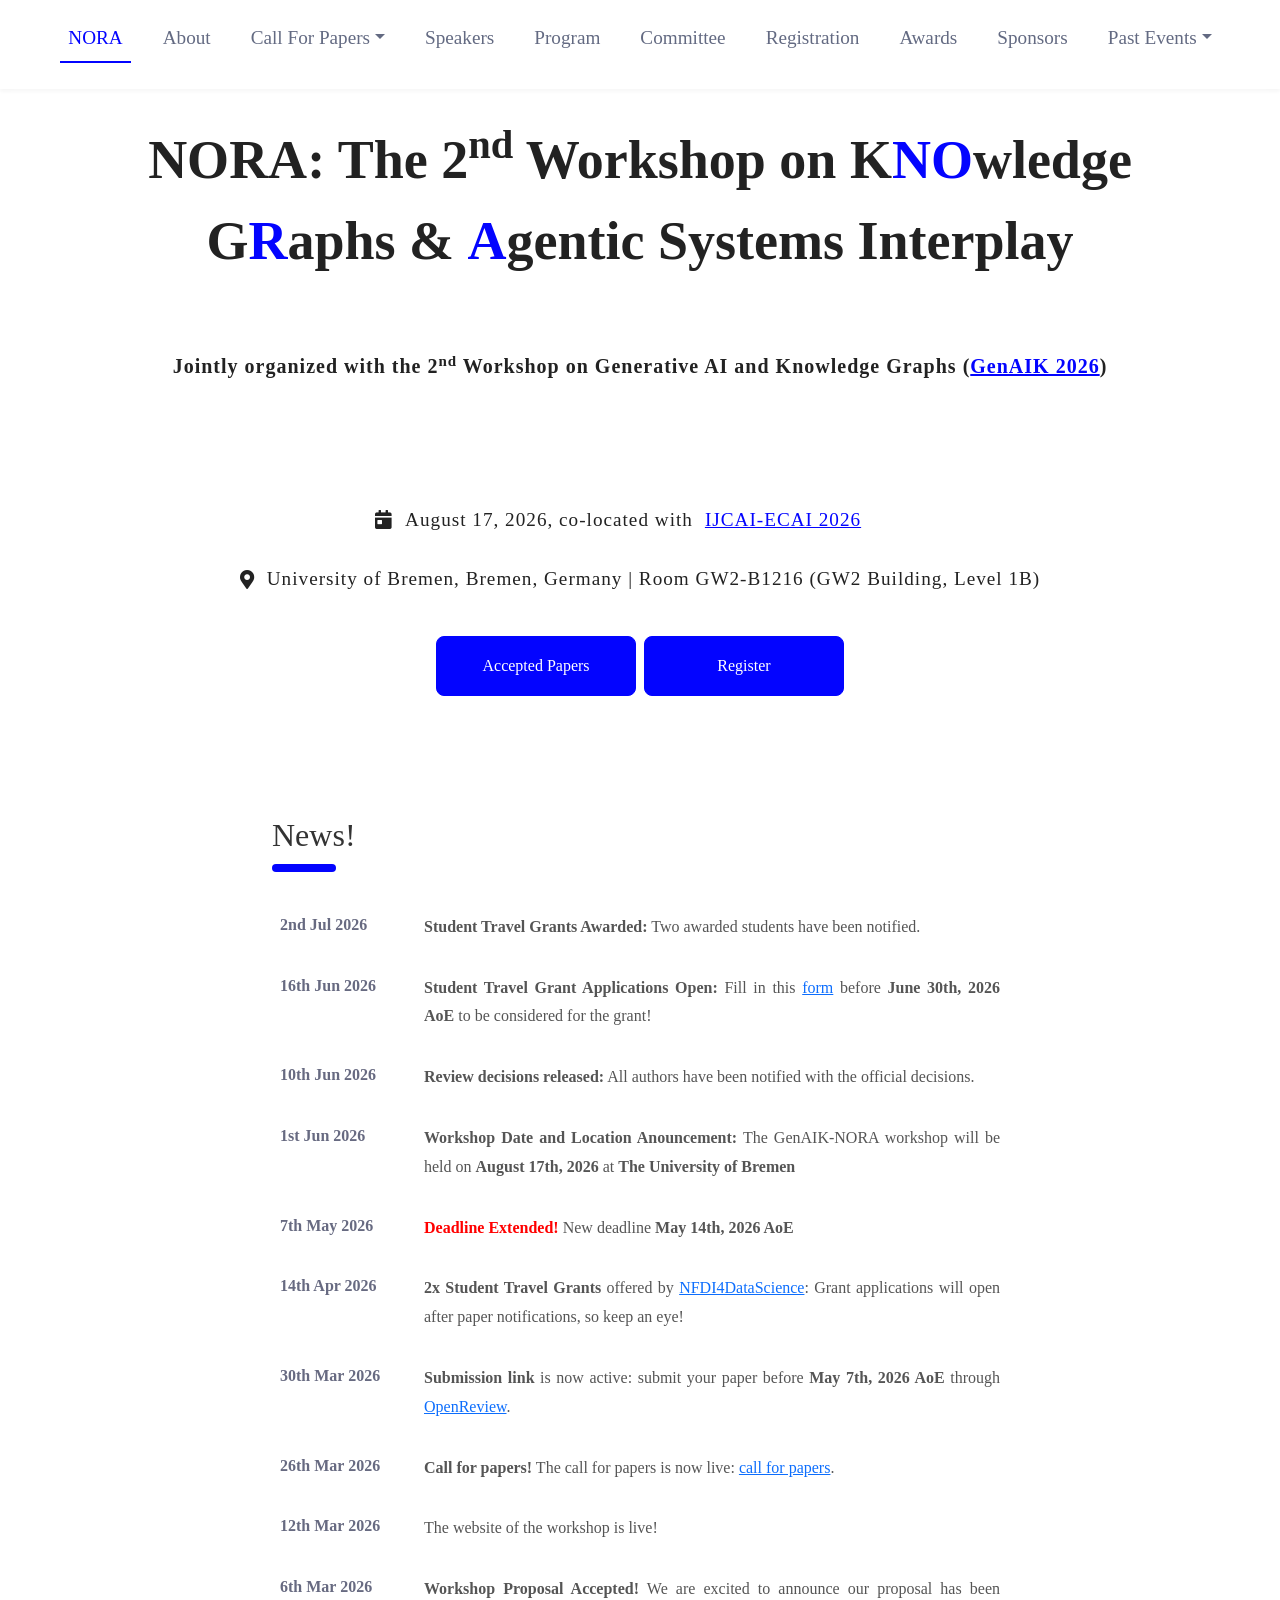
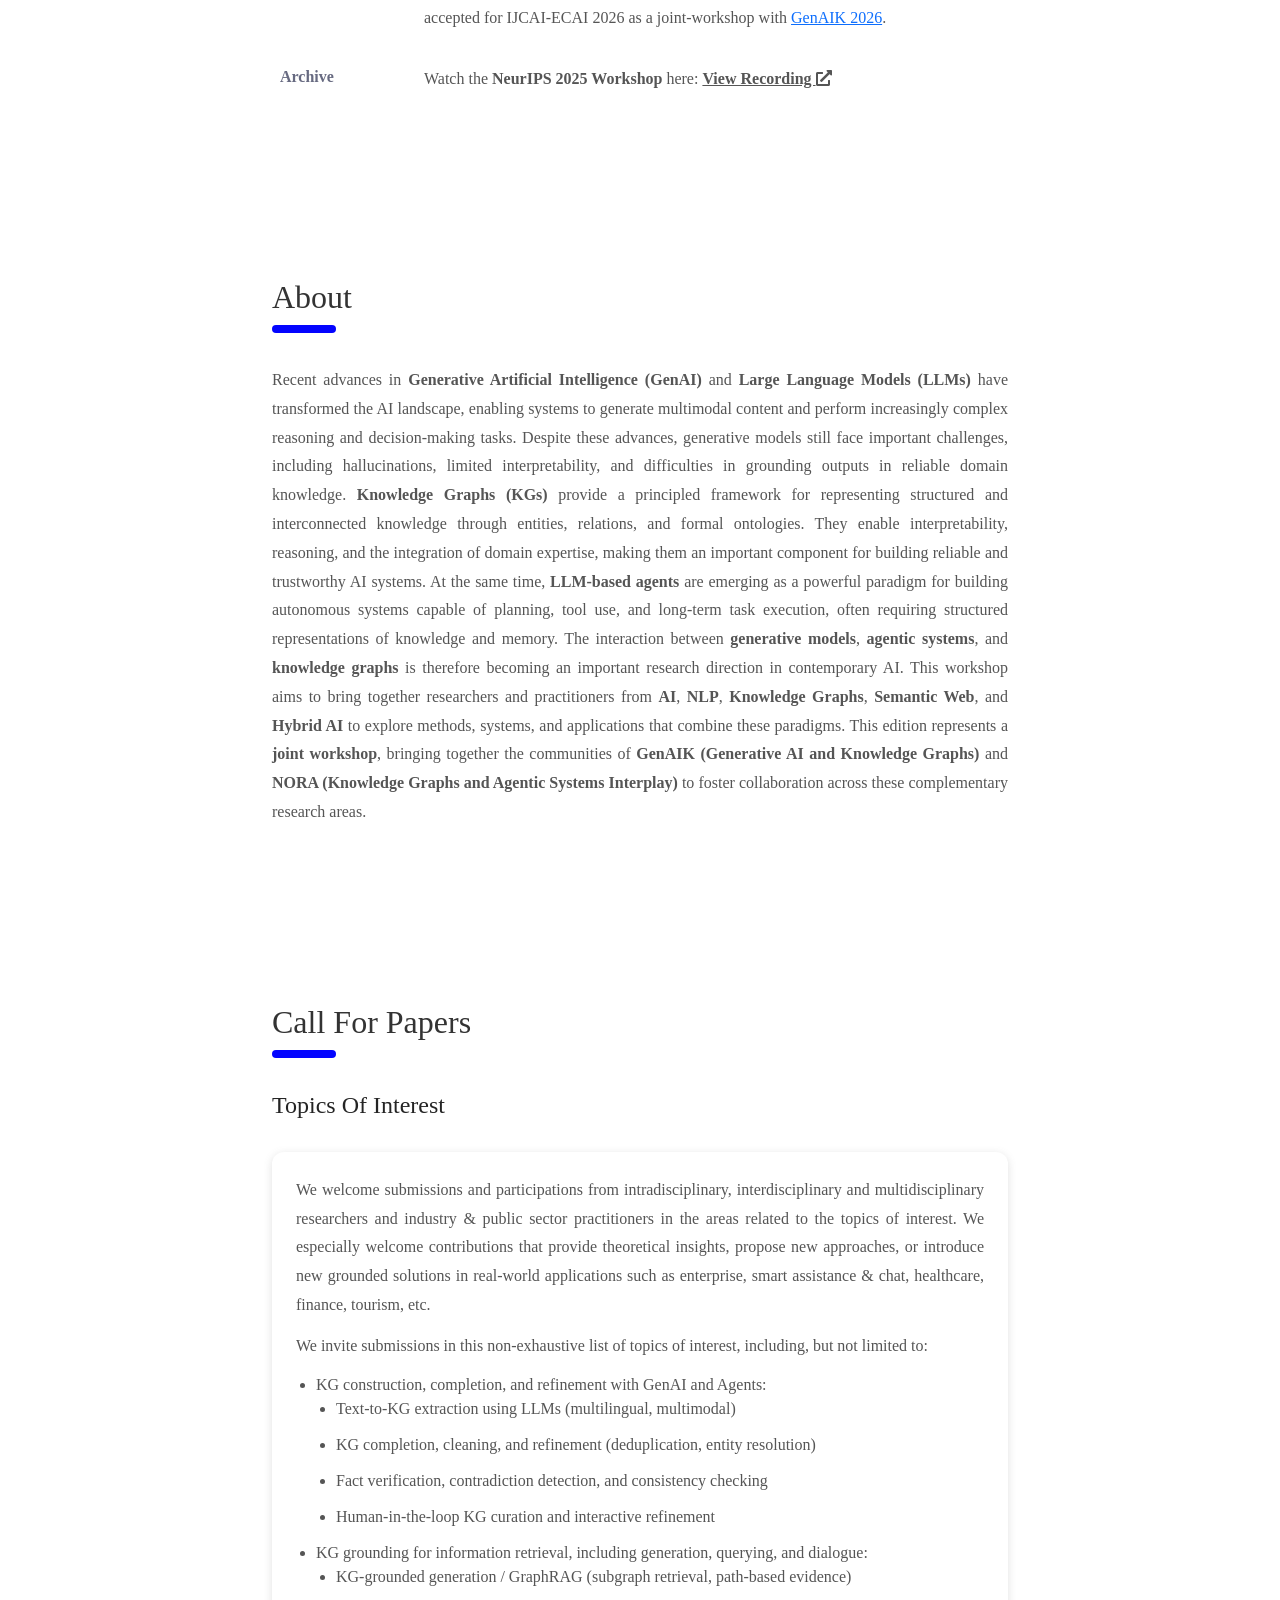
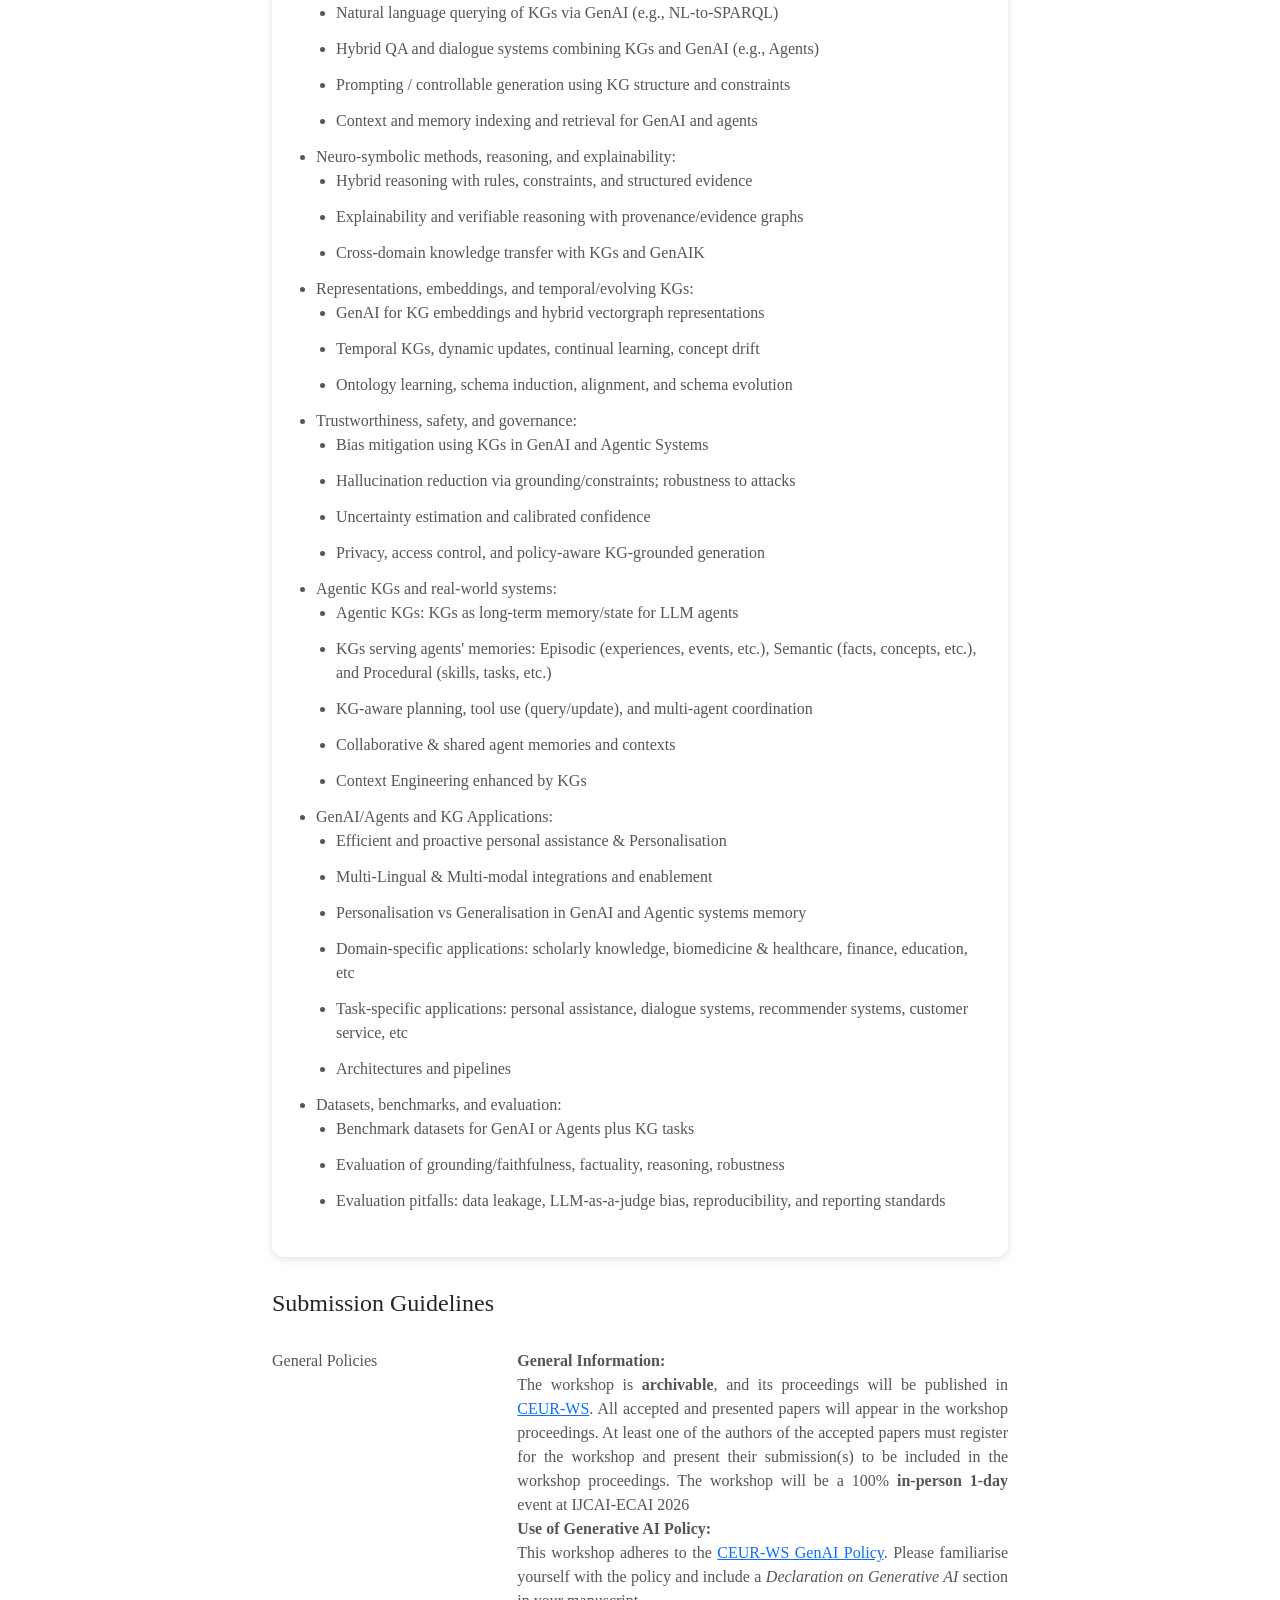
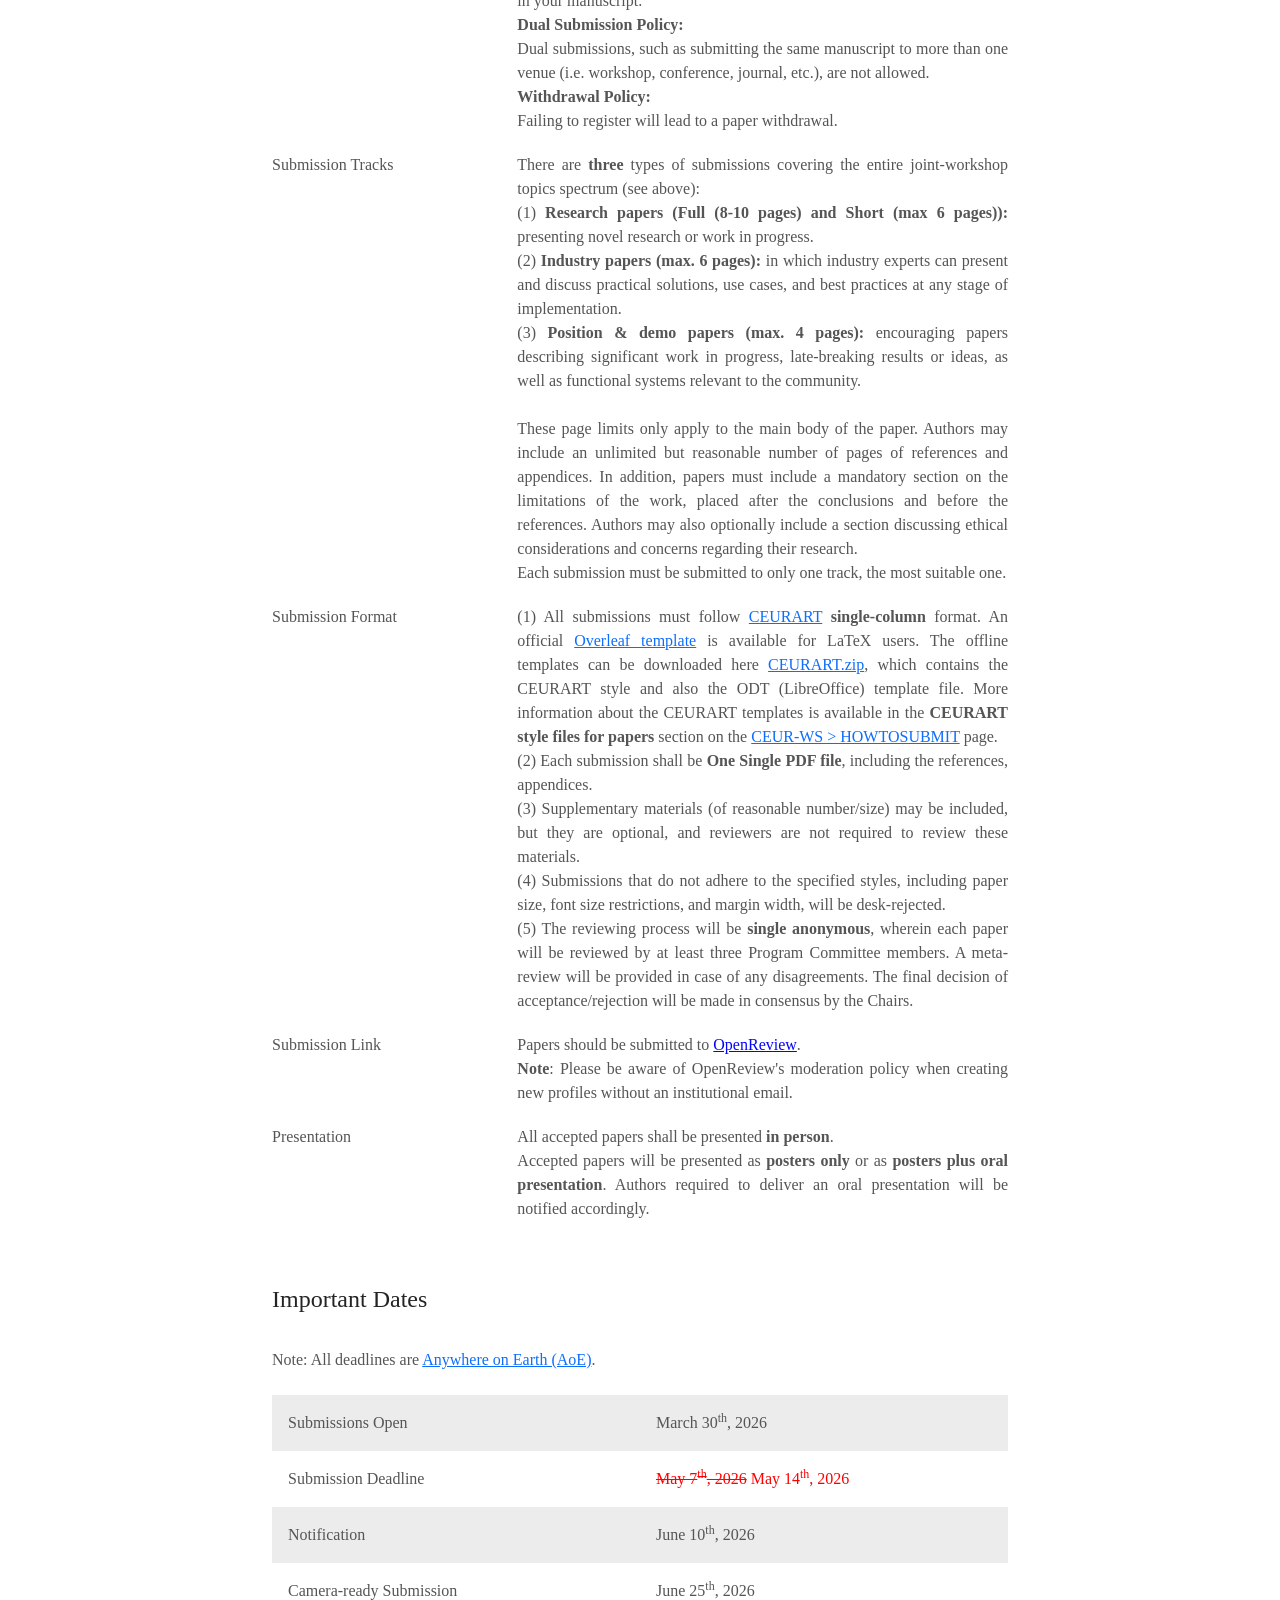
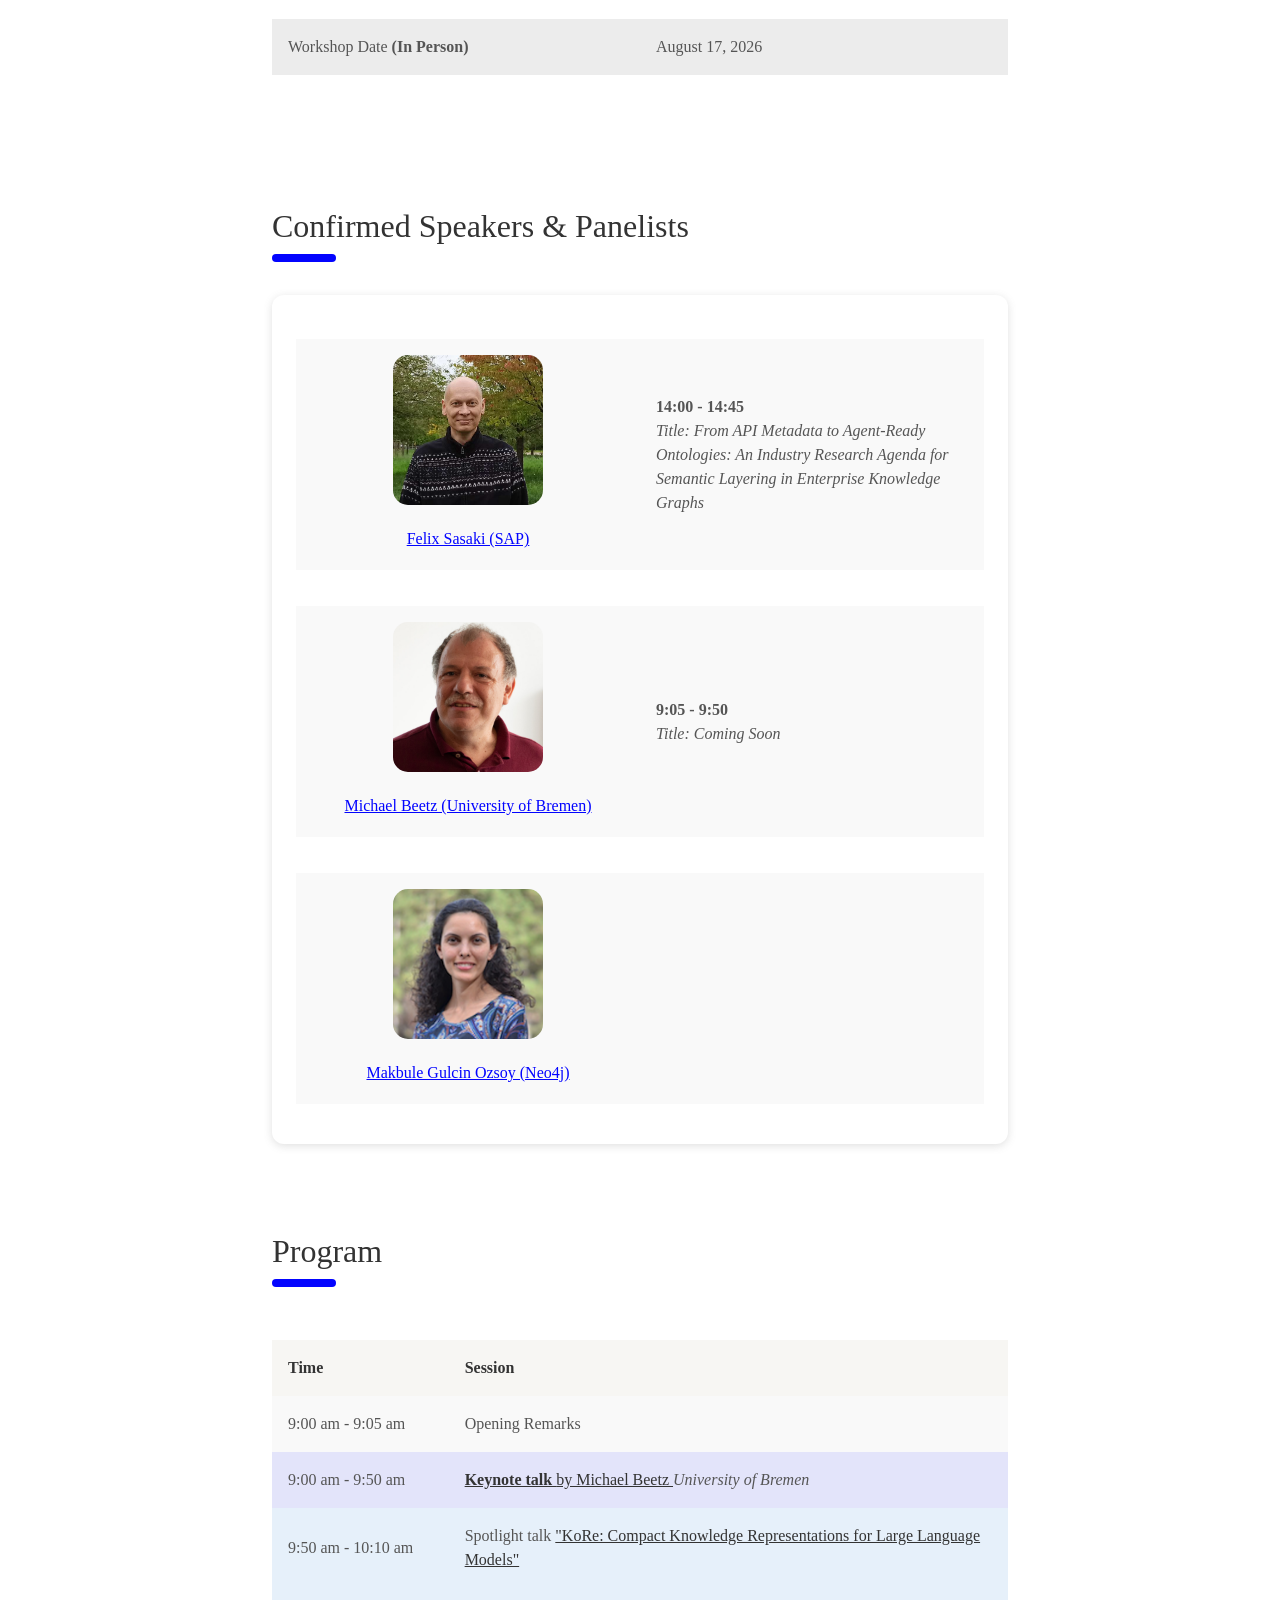
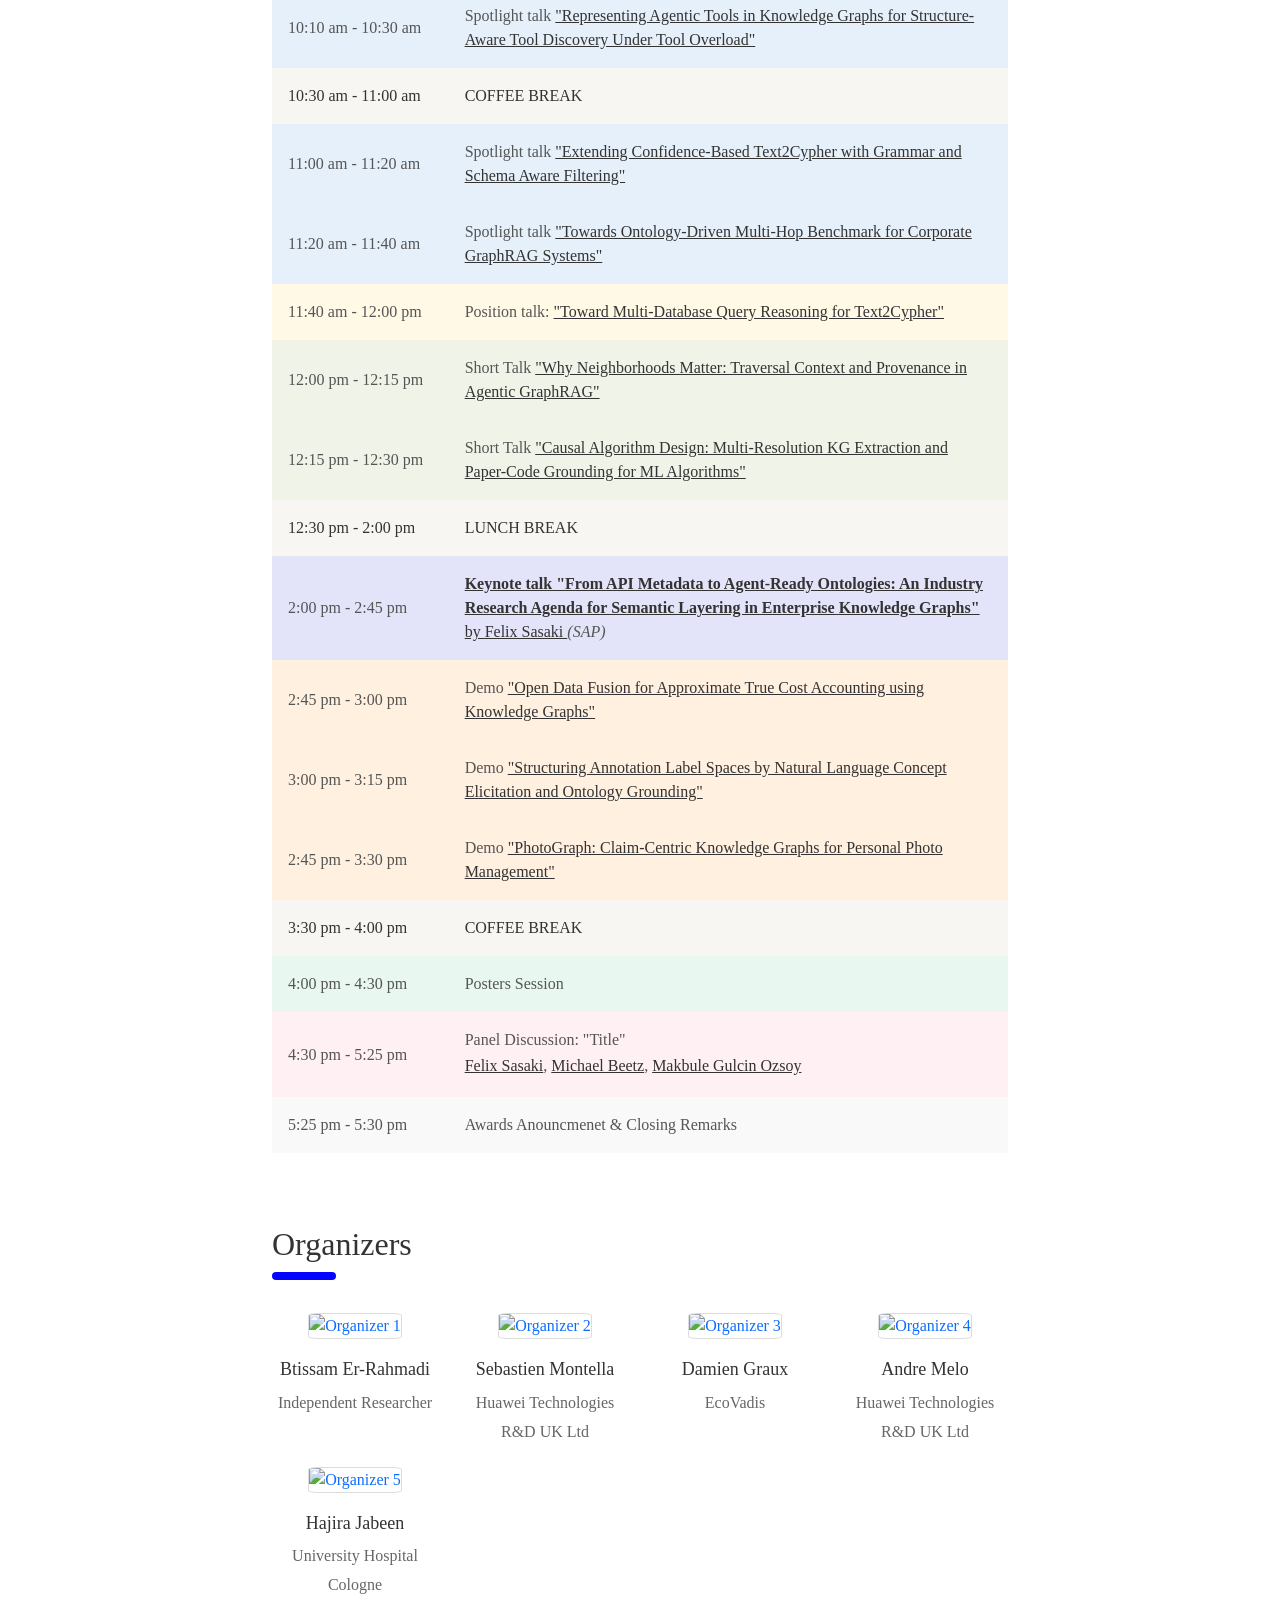
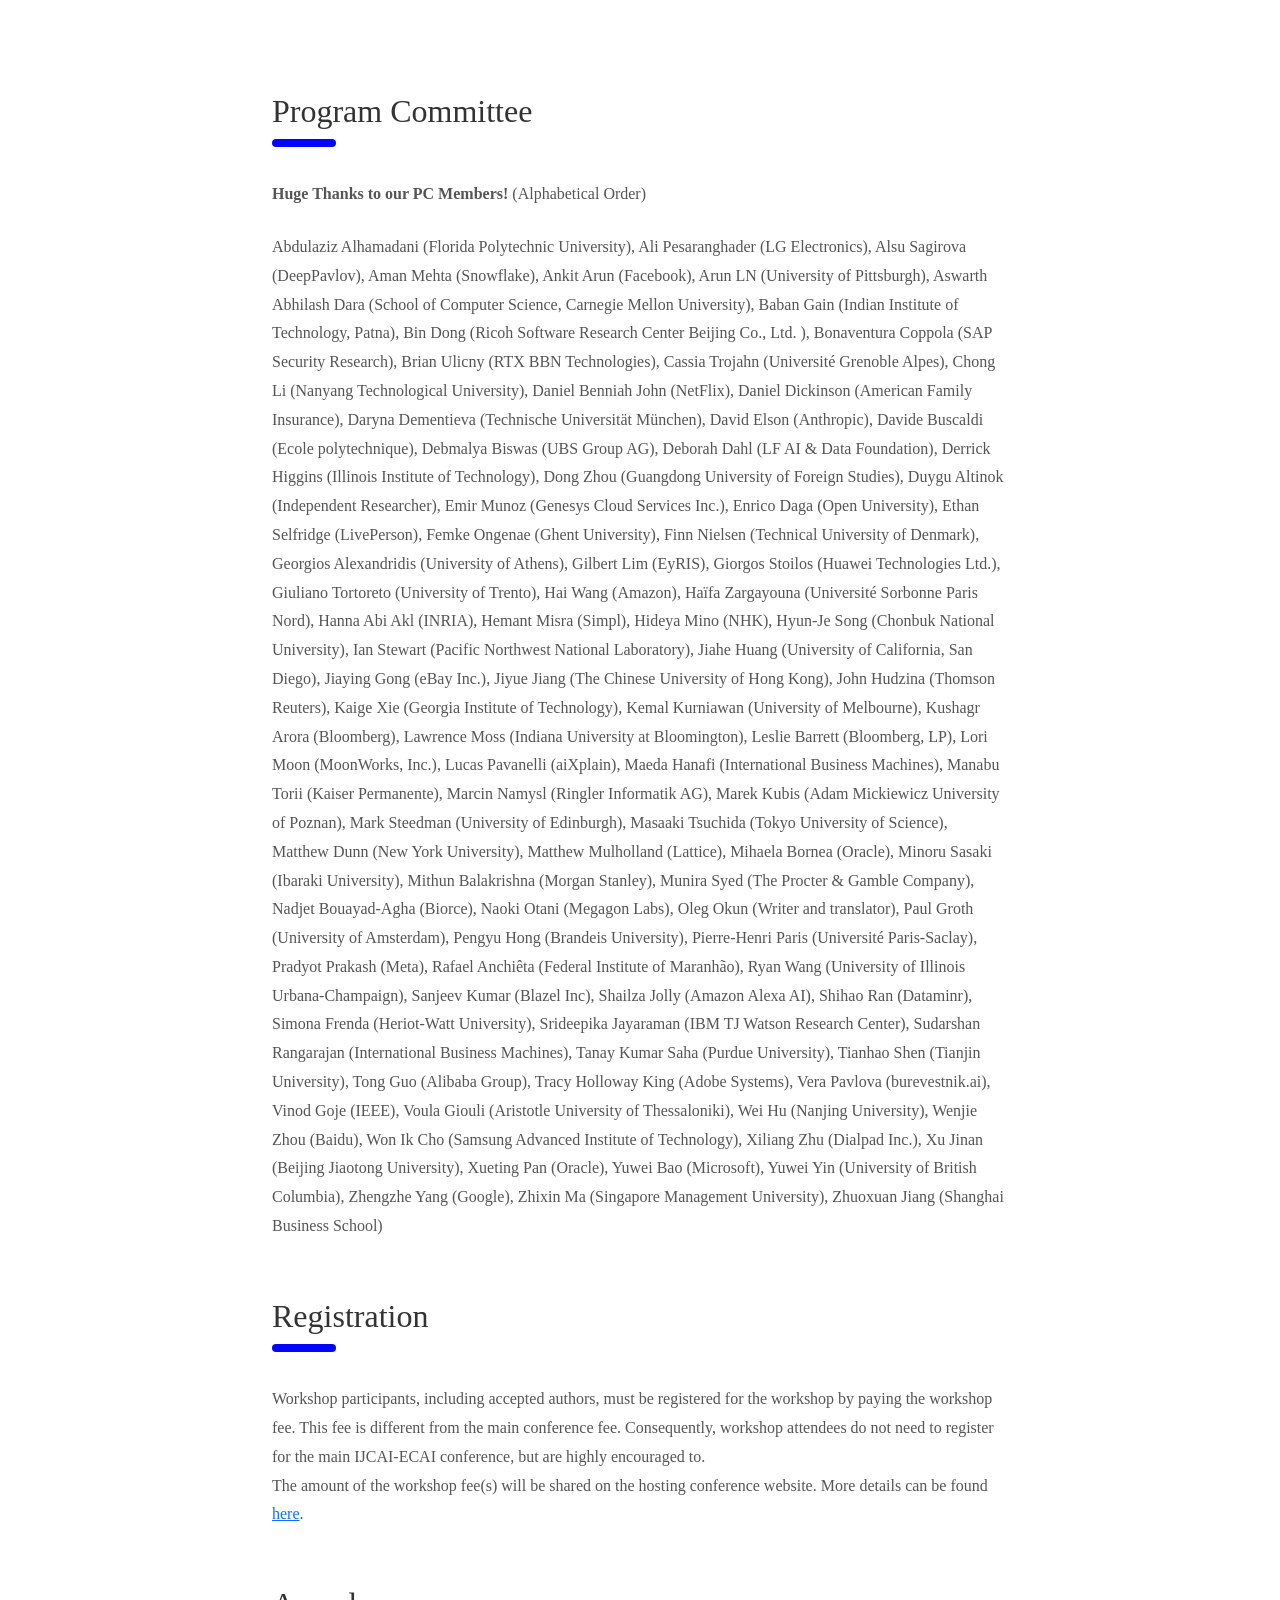
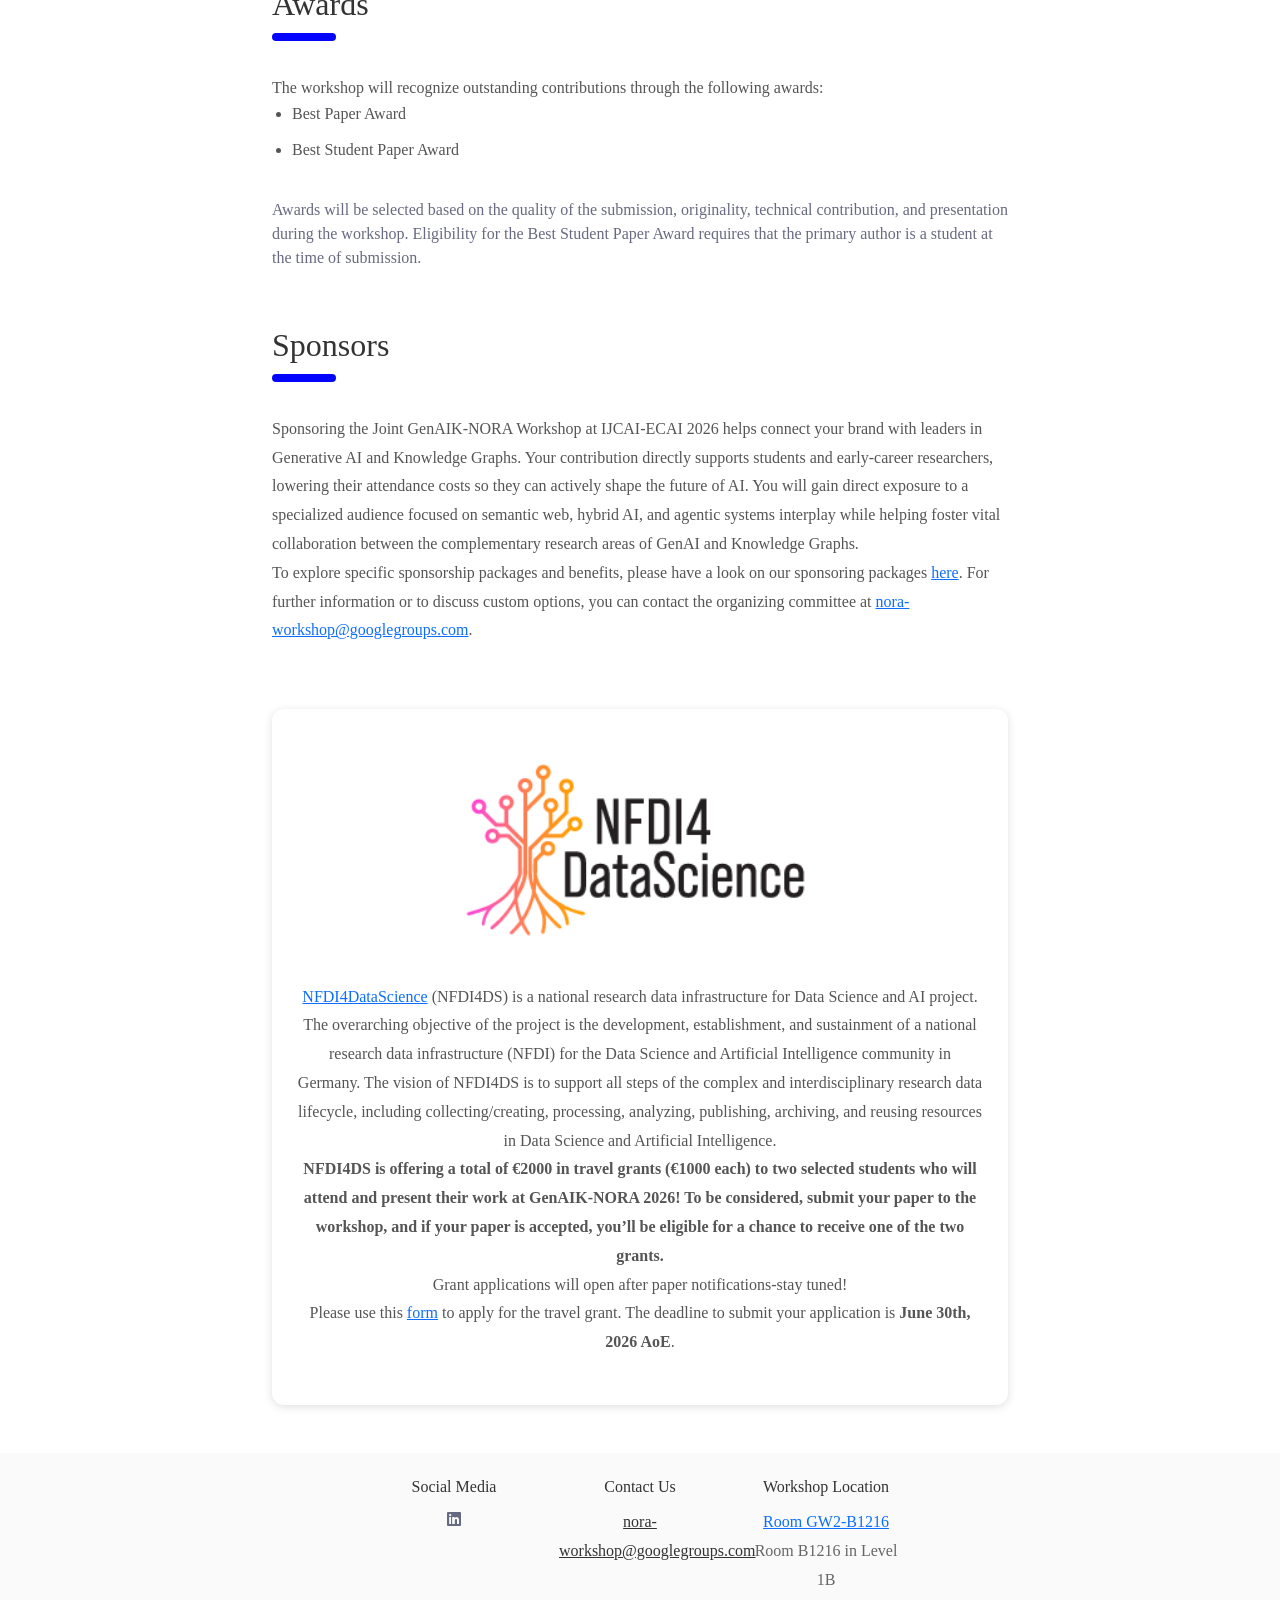
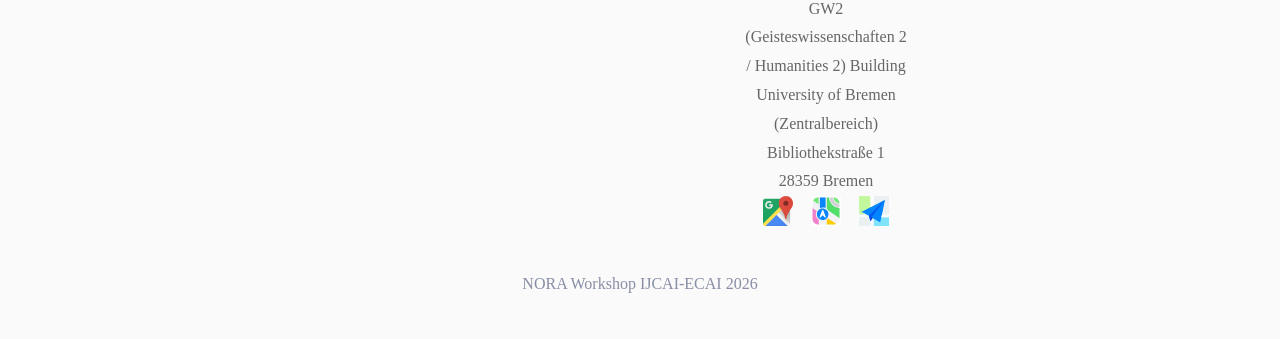
==== index.html @ 6c39b7cd "update index.html" ====
<!doctype html>
<html class="no-js" lang="en">

<head>
    <!-- meta data -->
    <meta charset="utf-8">
    <meta http-equiv="X-UA-Compatible" content="IE=edge">
    <meta name="viewport" content="width=device-width, initial-scale=1">
    <!-- The above 3 meta tags *must* come first in the head; any other head content must come *after* these tags -->

    <!--font-family-->
    <link href="https://fonts.googleapis.com/css?family=Poppins:100,200,300,400,500,600,700,800,900&amp;subset=devanagari,latin-ext" rel="stylesheet">

    <!-- title of site -->
    <title>NORA 2026 @IJCAI-ECAI 2nd Workshop on Knowledge Graphs & Agentic Systems Interplay</title>

    <!-- For favicon png -->
    <link rel="shortcut icon" type="image/icon" href="assets/logo/blue_nora_logo.png" />

    <!--font-awesome.min.css-->
    <link rel="stylesheet" href="assets/css/font-awesome.min.css">

    <!--flat icon css-->
    <link rel="stylesheet" href="assets/css/flaticon.css">

    <!--animate.css-->
    <link rel="stylesheet" href="assets/css/animate.css">

    <!--owl.carousel.css-->
    <link rel="stylesheet" href="assets/css/owl.carousel.min.css">
    <link rel="stylesheet" href="assets/css/owl.theme.default.min.css">

    <!--bootstrap.min.css-->
    <link rel="stylesheet" href="assets/css/bootstrap.min.css">

    <!--responsive.css-->
    <link rel="stylesheet" href="assets/css/responsive.css">

    <!--style.css-->
    <link rel="stylesheet" href="assets/css/style.css">

    <link rel="stylesheet" href="https://cdnjs.cloudflare.com/ajax/libs/font-awesome/5.15.3/css/all.min.css">

    <!-- Include Slick CSS -->
    <link rel="stylesheet" type="text/css" href="https://cdnjs.cloudflare.com/ajax/libs/slick-carousel/1.8.1/slick.min.css"/>
    <link rel="stylesheet" type="text/css" href="https://cdnjs.cloudflare.com/ajax/libs/slick-carousel/1.8.1/slick-theme.min.css"/>

    <!-- HTML5 shim and Respond.js for IE8 support of HTML5 elements and media queries -->
    <!-- WARNING: Respond.js doesn't work if you view the page via file:// -->

    <!--[if lt IE 9]>
        <script src="https://oss.maxcdn.com/html5shiv/3.7.3/html5shiv.min.js"></script>
        <script src="https://oss.maxcdn.com/respond/1.4.2/respond.min.js"></script>
    <![endif]-->
    <!-- LaTeX with MathJax -->
    <!-- <script src="https://polyfill.io/v3/polyfill.min.js?features=es6"></script> -->
    <script id="MathJax-script" async src="https://cdn.jsdelivr.net/npm/mathjax@3/es5/tex-mml-chtml.js"></script>

</head>

<body>
    <!--[if lte IE 9]>
        <p class="browserupgrade">You are using an <strong>outdated</strong> browser. Please <a href="https://browsehappy.com/">upgrade your browser</a> to improve your experience and security.</p>
    <![endif]-->

    <!-- top-area Start -->
    <header class="header sticky-header">
        <nav class="navbar navbar-expand-lg navbar-light bg-light">
            <div class="container-fluid">
              <button class="navbar-toggler" type="button" data-bs-toggle="collapse" data-bs-target="#navbarScroll" aria-controls="navbarScroll" aria-expanded="false" aria-label="Toggle navigation">
                <span class="navbar-toggler-icon"></span>
              </button>
              <div class="collapse navbar-collapse" id="navbarScroll">
                <ul class="navbar-nav mx-auto my-2 my-lg-0 navbar-nav-scroll" style="list-style-type:none">

                  <li class="nav-item" style="list-style-type:none">
                    <a class="nav-link" aria-current="page" href="#welcome-hero">NORA</a>
                  </li>

                  <li class="nav-item" style="list-style-type:none">
                    <a class="nav-link" href="#about">About</a>
                  </li>

                  <li class="nav-item dropdown" style="list-style-type:none">
                    <a href="#call-for-papers" class="nav-link dropdown-toggle" id="CFPDropdown" role="button" data-bs-toggle="dropdown" aria-haspopup="true" aria-expanded="false">Call For Papers</a>
                    <div class="dropdown-menu">
                      <a class="dropdown-item" href="#topicsofinterest">Topics of Interest</a>
                      <a class="dropdown-item" href="#submissionguidelines">Submission Guidelines</a>
                      <a class="dropdown-item" href="#importantdates">Important Dates</a>
                    </div>
                  </li>

                  <li class="nav-item" style="list-style-type:none">
                    <a class="nav-link" href="#speakers">Speakers</a>
                  </li>

                  <li class="nav-item" style="list-style-type:none">
                    <a class="nav-link" href="#program">Program</a>
                  </li>

                  <li class="nav-item" style="list-style-type:none">
                    <a class="nav-link" href="#committee">Committee</a>
                  </li>

                  <li class="nav-item" style="list-style-type:none">
                    <a class="nav-link" href="#registration">Registration</a>
                  </li>

                  <li class="nav-item" style="list-style-type:none">
                    <a class="nav-link" href="#awards">Awards</a>
                  </li>

                  <li class="nav-item" style="list-style-type:none">
                    <a class="nav-link" href="#sponsors">Sponsors</a>
                  </li>

                  <li class="nav-item dropdown" style="list-style-type:none">
                    <a href="#" class="nav-link dropdown-toggle" id="pastEventsDropdown" role="button" data-bs-toggle="dropdown" aria-haspopup="true" aria-expanded="false">Past Events</a>
                    <div class="dropdown-menu">
                      <a class="dropdown-item" href="https://nora-workshop.github.io/2025/">NeurIPS 2025</a>
                    </div>
                  </li>

                </ul>
              </div>
            </div>
          </nav>

        <div class="clearfix"></div>

    </header><!-- /.top-area -->
    <!-- top-area End -->


    <!-- welcome-hero start -->
    <section id="welcome-hero" class="welcome-hero section-fade-in">
        <div class="container">
            <div class="row">
                <div class="col-md-12 custom-lg-6 custom-offset-lg-3 text-center">
                    <div class="header-text">
                        <h2><span class="span-highlight">NORA</span>: The 2<sup>nd</sup> Workshop on K<b style="color:#0304FF;">NO</b>wledge G<b style="color:#0304FF;">R</b>aphs &amp; <b style="color:#0304FF;">A</b>gentic Systems Interplay</h2>
                        <p><b>Jointly organized with the 2<sup>nd</sup> Workshop on Generative AI and Knowledge Graphs (<a href="https://genetasefa.github.io/GenAIK2026/" target="_blank" style="color:#0304FF;">GenAIK 2026</a>)</b></p>
                        <div class="info-wrapper">
                            <p><i class="fas fa-calendar-day"></i>August 17, 2026, co-located with <a href="https://2026.ijcai.org/" target="_blank" style="color:#0304FF;margin-right:0;text-align:left;">IJCAI-ECAI 2026</a></p>
                            <p><i class="fas fa-map-marker-alt"></i> University of Bremen, Bremen, Germany | Room GW2-B1216 (GW2 Building, Level 1B)</p>
                        </div>
                        <div class="btn-wrapper d-flex flex-wrap justify-content-center">
                            <!--
                            <a href="#importantdates" class="btn btn-custom m-1" aria-label="ImportantDates">Important Dates</a>
                            <a href="#submissionguidelines" class="btn btn-custom m-1" aria-label="SubmissionGuidelines">Submission Guidelines</a>
                            <a href="https://openreview.net/group?id=ijcai.org/IJCAI-ECAI/2026/Workshop/GENAIK-NORA" target="_blank" class="btn btn-custom m-1" aria-label="Submit">Submit!</a>
                            --> 
                            <a href="https://openreview.net/group?id=ijcai.org/IJCAI-ECAI/2026/Workshop/GENAIK-NORA#tab-accept" target="_blank" class="btn btn-custom m-1" aria-label="AcceptedPapers">Accepted Papers</a>
                            <a href="https://registration.ijcai.org/" target="_blank" class="btn btn-custom m-1" aria-label="Register">Register</a>
                            <!--
                            <a href="" class="btn btn-custom m-1" aria-label="Schedule">Schedule at IJCAI-ECAI</a>
                            -->
                        </div>
                    </div>
                </div><!--/.col-->
            </div><!-- /.row-->
        </div><!-- /.container-->

    </section><!--/.welcome-hero-->
    <!--welcome-hero end -->

    <!-- News start -->
    <section id="news" class="goals section-fade-in">
        <div class="container">
            <div class="row justify-content-center">
                <div class="section-heading col-md-8 custom-lg-6">
                    <h3>News!</h3>
                    <div class="separator-div"></div>
                </div>
            </div>
            
            <div class="row justify-content-center">
                <div class="col-md-8 custom-lg-6 text-left">

                    <div class="news-list">
                        
                        <div class="news-item">
                            <div class="news-date">2nd Jul 2026</div>
                            <div class="news-content">
                                <p><strong>Student Travel Grants Awarded:</strong> Two awarded students have been notified.
                            </div>
                        </div>
                        
                        <div class="news-item">
                            <div class="news-date">16th Jun 2026</div>
                            <div class="news-content">
                                <p><strong>Student Travel Grant Applications Open:</strong> Fill in this <a href="https://docs.google.com/forms/d/e/1FAIpQLSco3s-kBB_9-GvIwe9itIdNIPuBhGTIMIxfBC0XQRSQd4y80w/viewform?usp=dialog" target="_blank">form</a> before <strong>June 30th, 2026 AoE</strong> to be considered for the grant!
                            </div>
                        </div>
                        
                        <div class="news-item">
                            <div class="news-date">10th Jun 2026</div>
                            <div class="news-content">
                                <p><strong>Review decisions released:</strong> All authors have been notified with the official decisions.
                            </div>
                        </div>
                        
                        <div class="news-item">
                            <div class="news-date">1st Jun 2026</div>
                            <div class="news-content">
                                <p><strong>Workshop Date and Location Anouncement:</strong> The GenAIK-NORA workshop will be held on <strong>August 17th, 2026</strong> at <strong> The University of Bremen</strong>
                            </div>
                        </div>
                        
                        <div class="news-item">
                            <div class="news-date">7th May 2026</div>
                            <div class="news-content">
                                <p><strong style="color:#ff0000">Deadline Extended!</strong> New deadline <strong>May 14th, 2026 AoE</strong></p>
                            </div>
                        </div>
                        
                        <div class="news-item">
                            <div class="news-date">14th Apr 2026</div>
                            <div class="news-content">
                                <p><strong>2x Student Travel Grants</strong> offered by <a href="https://www.nfdi4datascience.de/" target="_blank">NFDI4DataScience</a>: Grant applications will open after paper notifications, so keep an eye!</p>
                            </div>
                        </div>
                        
                        <div class="news-item">
                            <div class="news-date">30th Mar 2026</div>
                            <div class="news-content">
                                <p><strong>Submission link</strong> is now active: submit your paper before <strong>May 7th, 2026 AoE</strong> through <a href="https://openreview.net/group?id=ijcai.org/IJCAI-ECAI/2026/Workshop/GENAIK-NORA" target="_blank">OpenReview</a>.</p>
                            </div>
                        </div>
                        
                        <div class="news-item">
                            <div class="news-date">26th Mar 2026</div>
                            <div class="news-content">
                                <p><strong>Call for papers!</strong> The call for papers is now live: <a href="#call-for-papers">call for papers</a>.</p>
                            </div>
                        </div>
                        <!--
                        <div class="news-item">
                            <div class="news-date">29th Mar 2026</div>
                            <div class="news-content">
                                <p><strong>Call for contributed Talks!</strong> Are you enthusiastic about KGs and LLM Agents? We are looking for experienced researchers on the domain to deliver talks. Please fill <a href="link-to-the-form">this form</a>.</p>
                            </div>
                        </div>
                        -->
                        <div class="news-item">
                            <div class="news-date">12th Mar 2026</div>
                            <div class="news-content">
                                <p>The website of the workshop is live!</p>
                            </div>
                        </div>
                        <div class="news-item">
                            <div class="news-date">6th Mar 2026</div>
                            <div class="news-content">
                                <p><strong>Workshop Proposal Accepted!</strong> We are excited to announce our proposal has been accepted for IJCAI-ECAI 2026 as a joint-workshop with <a href="https://genetasefa.github.io/GenAIK2026/" target="_blank">GenAIK 2026</a>.</p>
                            </div>
                        </div>
                        <div class="news-item">
                            <div class="news-date">Archive</div>
                            <div class="news-content">
                                <p>Watch the <strong>NeurIPS 2025 Workshop</strong> here: <a href="https://neurips.cc/virtual/2025/loc/mexico-city/workshop/127827" target="_blank" style="color: var(--primary); font-weight: 600;">View Recording <i class="fas fa-external-link-alt"></i></a></p>
                            </div>
                        </div>
                    </div>


                </div>
            </div>
        </div>
    </section>
    <!-- News end --> 


    <!-- About start -->
    <section id="about" class="goals section-fade-in">
        <div class="container">
            <div class="row justify-content-center">
                <div class="section-heading col-md-8 custom-lg-6">
                    <h3>About</h3>
                    <div class="separator-div"></div>
                </div>
            </div>
            
            <div class="row justify-content-center">
                <div class="col-md-8 custom-lg-6 text-left">
                    <p>
                        Recent advances in <b>Generative Artificial Intelligence (GenAI)</b> and <b>Large Language Models (LLMs)</b> have transformed the AI landscape, enabling systems to generate multimodal content and perform increasingly complex reasoning and decision-making tasks. Despite these advances, generative models still face important challenges, including hallucinations, limited interpretability, and difficulties in grounding outputs in reliable domain knowledge.

                        <b>Knowledge Graphs (KGs)</b> provide a principled framework for representing structured and interconnected knowledge through entities, relations, and formal ontologies. They enable interpretability, reasoning, and the integration of domain expertise, making them an important component for building reliable and trustworthy AI systems. At the same time, <b>LLM-based agents</b> are emerging as a powerful paradigm for building autonomous systems capable of planning, tool use, and long-term task execution, often requiring structured representations of knowledge and memory.

                        The interaction between <b>generative models</b>, <b>agentic systems</b>, and <b>knowledge graphs</b> is therefore becoming an important research direction in contemporary AI. This workshop aims to bring together researchers and practitioners from <b>AI</b>, <b>NLP</b>, <b>Knowledge Graphs</b>, <b>Semantic Web</b>, and <b>Hybrid AI</b> to explore methods, systems, and applications that combine these paradigms.

                        This edition represents a <b>joint workshop</b>, bringing together the communities of <b>GenAIK (Generative AI and Knowledge Graphs)</b> and <b>NORA (Knowledge Graphs and Agentic Systems Interplay)</b> to foster collaboration across these complementary research areas.
                    </p>
                </div>
            </div>
        </div>
    </section>
    <!-- About end -->    


    <!-- Call For Papers start -->
    <section id="call-for-papers" class="call-for-submission section-fade-in">
        <div class="container">
            <div class="row justify-content-center">
                <div class="section-heading col-md-8 custom-lg-6">
                    <h3>Call for Papers</h3>
                    <div class="separator-div"></div>
                </div>
            </div>
            <div class="row justify-content-center">
                <div class="col-md-8 custom-lg-6">
                    <h4 id="topicsofinterest">Topics of Interest</h4>
                    <div class="card-container">
                        <div class="card">
                            <div class="card-title">
                                <p>
                                    We welcome submissions and participations from intradisciplinary, 
                                    interdisciplinary and multidisciplinary researchers and industry &amp; 
                                    public sector practitioners in the areas related to the topics of interest. 

                                    We especially welcome contributions that provide theoretical insights, 
                                    propose new approaches, or introduce new grounded solutions in 
                                    real-world applications such as enterprise, smart assistance &amp; 
                                    chat, healthcare, finance, tourism, etc.
                                </p>

                                <p>
                                    We invite submissions in this non-exhaustive list of topics of interest, including, but not limited to:
                                </p>
                                <ul>
                                    <li>KG construction, completion, and refinement with GenAI and Agents:
                                        <ul>
                                            <li>Text-to-KG extraction using LLMs (multilingual, multimodal)</li>
                                            <li>KG completion, cleaning, and refinement (deduplication, entity resolution)</li>
                                            <li>Fact verification, contradiction detection, and consistency checking</li>
                                            <li>Human-in-the-loop KG curation and interactive refinement</li>
                                        </ul>
                                    </li>
                                    <li>KG grounding for information retrieval, including generation, querying, and dialogue:
                                        <ul>
                                            <li>KG-grounded generation / GraphRAG (subgraph retrieval, path-based evidence)</li>
                                            <li>Natural language querying of KGs via GenAI (e.g., NL-to-SPARQL)</li>
                                            <li>Hybrid QA and dialogue systems combining KGs and GenAI (e.g., Agents)</li>
                                            <li>Prompting / controllable generation using KG structure and constraints</li>
                                            <li>Context and memory indexing and retrieval for GenAI and agents</li>
                                        </ul>
                                    </li>
                                    <li>Neuro-symbolic methods, reasoning, and explainability:
                                        <ul>
                                            <li>Hybrid reasoning with rules, constraints, and structured evidence</li>
                                            <li>Explainability and verifiable reasoning with provenance/evidence graphs</li>
                                            <li>Cross-domain knowledge transfer with KGs and GenAIK</li>
                                        </ul>
                                    </li>
                                    <li>Representations, embeddings, and temporal/evolving KGs:
                                        <ul>
                                            <li>GenAI for KG embeddings and hybrid vectorgraph representations</li>
                                            <li>Temporal KGs, dynamic updates, continual learning, concept drift</li>
                                            <li>Ontology learning, schema induction, alignment, and schema evolution</li>
                                        </ul>
                                    </li>
                                    <li>Trustworthiness, safety, and governance:
                                        <ul>
                                            <li>Bias mitigation using KGs in GenAI and Agentic Systems</li>
                                            <li>Hallucination reduction via grounding/constraints; robustness to attacks</li>
                                            <li>Uncertainty estimation and calibrated confidence</li>
                                            <li>Privacy, access control, and policy-aware KG-grounded generation</li>
                                        </ul>
                                    </li>
                                    <li>Agentic KGs and real-world systems:
                                        <ul>
                                            <li>Agentic KGs: KGs as long-term memory/state for LLM agents</li>
                                            <li>KGs serving agents' memories: Episodic (experiences, events, etc.), Semantic (facts, concepts, etc.), and Procedural (skills, tasks, etc.)</li>
                                            <li>KG-aware planning, tool use (query/update), and multi-agent coordination</li>
                                            <li>Collaborative & shared agent memories and contexts</li>
                                            <li>Context Engineering enhanced by KGs</li>
                                        </ul>
                                    </li>
                                    <li>GenAI/Agents and KG Applications:
                                        <ul>
                                            <li>Efficient and proactive personal assistance & Personalisation</li>
                                            <li>Multi-Lingual & Multi-modal integrations and enablement</li>
                                            <li>Personalisation vs Generalisation in GenAI and Agentic systems memory</li>
                                            <li>Domain-specific applications: scholarly knowledge, biomedicine & healthcare, finance, education, etc</li>
                                            <li>Task-specific applications: personal assistance, dialogue systems, recommender systems, customer service, etc</li>
                                            <li>Architectures and pipelines</li>
                                        </ul>
                                    </li>
                                    <li>Datasets, benchmarks, and evaluation:
                                        <ul>
                                            <li>Benchmark datasets for GenAI or Agents plus KG tasks</li>
                                            <li>Evaluation of grounding/faithfulness, factuality, reasoning, robustness</li>
                                            <li>Evaluation pitfalls: data leakage, LLM-as-a-judge bias, reproducibility, and reporting standards</li>
                                        </ul>
                                    </li>
                                </ul>
                            </div>
                        </div>
                    </div> 

                    
                    <div class="space-small"></div>

                    <h4 id="submissionguidelines">Submission Guidelines</h4>

                    <div class="guideline-item">
                        <div class="guideline-title">General Policies</div>
                        <div class="guideline-content">
                            <b>General Information:</b>
                            <br>
                            The workshop is <b>archivable</b>, and its proceedings will be published in <a href="https://ceur-ws.org/" target="_blank">CEUR-WS</a>. All accepted and presented papers will appear in the workshop proceedings. At least one of the authors of the accepted papers must register for the workshop and present their submission(s) to be included in the workshop proceedings. The workshop will be a 100% <b>in-person</b> <b>1-day</b> event at IJCAI-ECAI 2026
                            <br>
                            <b>Use of Generative AI Policy:</b>
                            <br>
                            This workshop adheres to the <a href="https://www.google.com/url?q=https://ceur-ws.org/GenAI/Policy.html&sa=D&source=editors&ust=1774617398816600&usg=AOvVaw3v0cpc7JxyaOwQOSmBavRM" target="_blank">CEUR-WS GenAI Policy</a>. Please familiarise yourself with the policy and include a <i>Declaration on Generative AI</i> section in your manuscript.
                            <br>
                            <b>Dual Submission Policy:</b>
                            <br>
                            Dual submissions, such as submitting the same manuscript to more than one venue (i.e. workshop, conference, journal, etc.), are not allowed.
                            <br>
                            <b>Withdrawal Policy:</b>
                            <br>
                            Failing to register will lead to a paper withdrawal.
                        </div>
                    </div>

                    <div class="guideline-item">
                        <div class="guideline-title">Submission Tracks</div>
                        <div class="guideline-content">
                            There are <b>three</b> types of submissions covering the entire joint-workshop topics spectrum (see above):
                            <br>
                            (1) <b>Research papers (Full (8-10 pages) and Short (max 6 pages)):</b> presenting novel research or work in progress.
                            <br>
                            (2) <b>Industry papers (max. 6 pages):</b> in which industry experts can present and discuss practical solutions, use cases, and best practices at any stage of implementation.
                            <br>
                            (3) <b>Position &amp; demo papers (max. 4 pages):</b> encouraging papers describing significant work in progress, late-breaking results or ideas, as well as functional systems relevant to the community. 
                            <br> <br>
                            These page limits only apply to the main body of the paper. Authors may include an unlimited but reasonable number of pages of references and appendices. In addition, papers must include a mandatory section on the limitations of the work, placed after the conclusions and before the references. Authors may also optionally include a section discussing ethical considerations and concerns regarding their research.
                            <br>
                            Each submission must be submitted to only one track, the most suitable one.
                        </div>
                    </div>

                    <div class="guideline-item">
                        <div class="guideline-title">Submission Format</div>
                        <div class="guideline-content">
                            (1) All submissions must follow <a href="https://ceurws.wordpress.com/2020/03/31/ceurws-publishes-ceurart-paper-style/">CEURART</a> <b>single-column</b> format. 
                            An official <a href="https://www.overleaf.com/latex/templates/template-for-submissions-to-ceur-workshop-proceedings-ceur-ws-dot-org/wqyfdgftmcfw">Overleaf template</a> is available for LaTeX users. 
                            The offline templates can be downloaded here <a href="http://ceur-ws.org/Vol-XXX/CEURART.zip">CEURART.zip</a>, which contains the CEURART style and also the ODT (LibreOffice) template file. 
                            More information about the CEURART templates is available in the <b>CEURART style files for papers</b> section on the <a href="https://ceur-ws.org/HOWTOSUBMIT.html">CEUR-WS > HOWTOSUBMIT</a> page.  
                            <br>
                            (2) Each submission shall be <b>One Single PDF file</b>, including the references, appendices.
                            <br>
                            (3) Supplementary materials (of reasonable number/size) may be included, but they are optional, and reviewers are not required to review these materials.  
                            <br>
                            (4) Submissions that do not adhere to the specified styles, including paper size, font size restrictions, and margin width, will be desk-rejected.   
                            <br>
                            (5) The reviewing process will be <b>single anonymous</b>, wherein each paper will be reviewed by at least three Program Committee members. A meta-review will be provided in case of any disagreements. The final decision of acceptance/rejection will be made in consensus by the Chairs.

                        </div>
                    </div>

                    <div class="guideline-item">
                        <div class="guideline-title">Submission Link</div>
                        <div class="guideline-content">
                            Papers should be submitted to <a class="link" href="https://openreview.net/group?id=ijcai.org/IJCAI-ECAI/2026/Workshop/GENAIK-NORA" target="_blank">OpenReview</a>. 
                            <br>
                            <b>Note</b>: Please be aware of OpenReview's moderation policy when creating
                            new profiles without an institutional email. 
                        </div>
                    </div>

                    <div class="guideline-item">
                        <div class="guideline-title">Presentation</div>
                        <div class="guideline-content">
                            All accepted papers shall be presented <b>in person</b>. 
                            <br>
                            Accepted papers will be presented as <b>posters only</b> or as <b>posters plus oral presentation</b>. 
                            Authors required to deliver an oral presentation will be notified accordingly.
                        </div>
                    </div>


                    <div class="space"></div>

                    <!-- <h4 id="cameraready">Camera-ready Submission Guidelines</h4>
                    <div class="card-container">
                        <div class="card">
                            <div class="card-title">
                                <p>
                                Camera-ready version submission should be in PDF format. 
                                Please follow the <a class="link" href="https://www.overleaf.com/latex/templates/template-for-submissions-to-ceur-workshop-proceedings-ceur-ws-dot-org/wqyfdgftmcfw" target="_blank"> NORA workshop camera-ready LaTeX template</a> 
                                and de-anonymize your submission to include your complete author list. 
                                You are allowed a maximum of <b>one extra page</b> per track to address reviewers comments (excluding references and appendices). 
                                If you have supplementary material, you may append it at the end of the main paper. 
                                Please submit the camera-ready version of your submission via OpenReview by TBD.
                                </p>
                            </div>
                        </div>
                    </div> -->

                    <div class="space"></div>

                    <h4 id="importantdates">Important Dates</h4>
                    <p>
                        Note: All deadlines are <a href="https://time.is/Anywhere_on_Earth">Anywhere on Earth (AoE)</a>.
                    </p>
                    <table class="table table-striped table-sm">
                        <tbody>
                            <tr>
                                <td>Submissions Open</td>
                                <td class="font-weight-bold">March 30<sup>th</sup>, 2026</td>
                            </tr>

                            <tr>
                                <td>Submission Deadline</td> <!-- <td><s>Submission Deadline</s></td> -->
                                <td class="font-weight-bold" style="color:#ff0000;"> <s>May 7<sup>th</sup>, 2026</s> May 14<sup>th</sup>, 2026</td>
                            </tr>
                            <!--
                            <tr>
                                <td><s>Review Deadline</s></td>
                                <td class="font-weight-bold"><s>June 7<sup>th</sup>, 2026</s></td>
                            </tr>
                            -->
                            <tr>
                                <td>Notification</td>
                                <td class="font-weight-bold">June 10<sup>th</sup>, 2026</td>
                            </tr>
                            <tr>
                                <td>Camera-ready Submission</td>
                                <td class="font-weight-bold">June 25<sup>th</sup>, 2026</td>
                            </tr>
                            <tr>
                                <td>Workshop Date <b>(In Person)</b></td>
                                <td class="font-weight-bold">August 17, 2026</td>
                            </tr>
                        </tbody>
                    </table>
                </div>
            </div>
        </div>
    </section>
    <!-- Call for Papers end -->

    <!-- Speakers start -->
    <section id="speakers" class="speakers section-fade-in">
        <div class="container">
            <div class="row justify-content-center">
                <div class="section-heading col-md-8 custom-lg-6">
                    <h3>Confirmed Speakers &amp; Panelists</h3>
                    <div class="separator-div"></div>
                </div>
            </div>
            
            <div class="row justify-content-center">
                <div class="col-md-8 custom-lg-6 text-left">
                    <!--<p>Coming Soon</p>-->

                    
                    <div class="card-container">
                        <div class="card">

                            <div class="card-description">
                                <div class="col-md-12">
                                    <table class="table table-sm">
                                        <tbody>
                                            <tr>
                                                <td><img src="assets/images/speakers/fsasaki.png" alt="Speaker" class="img-fluid speaker-img-modal">
                                                    <p style="text-align: center;">
                                                        <a class="link" class="modal-trigger" href="#modal-fsasaki" data-bs-toggle="modal"
                                                        data-bs-target="#modal-fsasaki">Felix Sasaki (SAP)</a>
                                                    </p>
                                                </td>
                                                <td>
                                                    <b>14:00 - 14:45</b>
                                                    <br>
                                                    <i>Title: From API Metadata to Agent-Ready Ontologies: An Industry Research Agenda for Semantic Layering in Enterprise Knowledge Graphs</i>
                                                </td>
                                            </tr>
                                        </tbody>
                                    </table>
                                </div>
                            </div>

                            <div class="card-description">
                                <div class="col-md-12">
                                    <table class="table table-sm">
                                        <tbody>
                                            <tr>
                                                <td><img src="assets/images/speakers/mbeetz.jpg" alt="Speaker" class="img-fluid speaker-img-modal">
                                                    <p style="text-align: center;">
                                                        <a class="link" class="modal-trigger" href="#modal-mbeetz" data-bs-toggle="modal"
                                                        data-bs-target="#modal-mbeetz">Michael Beetz (University of Bremen)</a>
                                                    </p>
                                                </td>
                                                <td>
                                                    <b>9:05 - 9:50</b>
                                                    <br>
                                                    <i>Title: Coming Soon</i>
                                                </td>
                                            </tr>
                                        </tbody>
                                    </table>
                                </div>
                            </div>



                            <div class="card-description">
                                <div class="col-md-12">
                                    <table class="table table-sm">
                                        <tbody> 
                                            <tr>
                                                <td><img src="assets/images/speakers/mgozsoy.jpg" alt="Speaker" class="img-fluid speaker-img-modal">
                                                    <p style="text-align: center;">
                                                        <a class="link" class="modal-trigger" href="#modal-fistname2" data-bs-toggle="modal"
                                                        data-bs-target="#modal-mgozsoy">Makbule Gulcin Ozsoy (Neo4j)</a>
                                                    </p>
                                                </td>
                                                <td>
                                                    <!--
                                                    <b>start time - end time</b>
                                                    <br>
                                                    <i>Title: TBD</i>
                                                     -->
                                                </td>
                                            </tr>
                                        </tbody>
                                    </table>
                                </div>
                            </div>

                        </div>
                    </div>
                    
                </div>
            </div>
        </div>
    </section>
    <!-- Speakers end -->


    <!-- Program start -->
    <section id="program" class="schedule section-fade-in">
        <div class="container">
            <div class="row justify-content-center">
                <div class="section-heading col-md-8 custom-lg-6">
                    <h3>Program</h3>
                    <div class="separator-div"></div>
                </div>
            </div>
            <div class="row justify-content-center">
                <div class="col-md-8 custom-lg-6">
                    
                    
                    <table class="table table-sm">
                        <thead>
                            <tr class="table-danger">
                                <th style="width: 24%;"><b>Time</b></th>
                                <th><b>Session</b></th>
                            </tr>
                        </thead>
                        <tbody>
                            <tr class="table-white">
                                <td>9:00 am - 9:05 am</td>
                                <td>Opening Remarks</td>
                            </tr>

                            <tr class="table-lavender"> 
                                <td>9:00 am - 9:50 am</td> 
                                <td>
                                    <a class="link2" class="modal-trigger" href="#modal-mbeetz" data-bs-toggle="modal"
                                        data-bs-target="#modal-mbeetz"><b>Keynote talk </b> by Michael Beetz </a> <i>University of Bremen</i>
                                </td>
                            </tr>

                            <tr class="table-powder-blue"> 
                                <td>9:50 am - 10:10 am</td>
                                <td>Spotlight talk <a class="link2" href="https://openreview.net/pdf?id=JKb2Kplz7T" target="_blank">"KoRe: Compact Knowledge Representations for Large Language Models"</a></td>
                            </tr>

                            <tr class="table-powder-blue"> 
                                <td>10:10 am - 10:30 am</td>
                                <td>Spotlight talk <a class="link2" href="https://openreview.net/pdf?id=7MVoH9Y3mi" target="_blank">"Representing Agentic Tools in Knowledge Graphs for Structure-Aware Tool Discovery Under Tool Overload"</a></td>
                            </tr>

                            <thead>
                                <tr class="table-danger">
                                    <th style="width: 24%;">10:30 am - 11:00 am</th>
                                    <th>COFFEE BREAK</th>
                                </tr>
                            </thead>

                            <tr class="table-powder-blue"> 
                                <td>11:00 am - 11:20 am</td>
                                <td>Spotlight talk <a class="link2" href="https://openreview.net/pdf?id=ktTiGHjM8b" target="_blank">"Extending Confidence-Based Text2Cypher with Grammar and Schema Aware Filtering"</a></td>
                            </tr>

                            <tr class="table-powder-blue"> 
                                <td>11:20 am - 11:40 am</td>
                                <td>Spotlight talk <a class="link2" href="https://openreview.net/forum?id=1vQ04i1XGC" target="_blank">"Towards Ontology-Driven Multi-Hop Benchmark for Corporate GraphRAG Systems"</a></td>
                            </tr>

                            <tr class="table-pale-butter"> 
                                <td>11:40 am - 12:00 pm</td>
                                <td>Position talk: <a class="link2" href="https://openreview.net/pdf?id=uZKtChOTuK" target="_blank">"Toward Multi-Database Query Reasoning for Text2Cypher"</a></td>
                            </tr>

                            <tr class="table-sage-tint"> 
                                <td>12:00 pm - 12:15 pm</td>
                                <td>Short Talk <a class="link2" href="https://openreview.net/pdf?id=7UjiUCl8zU" target="_blank">"Why Neighborhoods Matter: Traversal Context and Provenance in Agentic GraphRAG"</a></td>
                            </tr>

                            <tr class="table-sage-tint"> 
                                <td>12:15 pm - 12:30 pm</td>
                                <td>Short Talk <a class="link2" href="https://openreview.net/pdf?id=ioqBI6ipzk" target="_blank">"Causal Algorithm Design: Multi-Resolution KG Extraction and Paper-Code Grounding for ML Algorithms"</a></td>
                            </tr>

                            <thead>
                                <tr class="table-danger">
                                    <th style="width: 24%;">12:30 pm - 2:00 pm</th>
                                    <th>LUNCH BREAK</th>
                                </tr>
                            </thead>

                            <tr class="table-lavender"> 
                                <td>2:00 pm - 2:45 pm</td> 
                                <td>
                                    <a class="link2" class="modal-trigger" href="#modal-fsasaki" data-bs-toggle="modal"
                                        data-bs-target="#modal-fsasaki"><b>Keynote talk "From API Metadata to Agent-Ready Ontologies: An Industry Research Agenda for Semantic Layering in Enterprise Knowledge Graphs"</b> by Felix Sasaki </a> <i>(SAP)</i>
                                </td>
                            </tr>
         
                            <tr class="table-creamy-peach"> 
                                <td>2:45 pm - 3:00 pm</td> 
                                <td>Demo <a class="link2" href="https://openreview.net/pdf?id=oirtOPHsiE" target="_blank">"Open Data Fusion for Approximate True Cost Accounting using Knowledge Graphs"</a> 
                                </td>
                            </tr>

         
                            <tr class="table-creamy-peach"> 
                                <td>3:00 pm - 3:15 pm</td> 
                                <td>Demo <a class="link2" href="https://openreview.net/pdf?id=OwKiaFaGgG" target="_blank">"Structuring Annotation Label Spaces by Natural Language Concept Elicitation and Ontology Grounding"</a>
                                </td>
                            </tr>

         
                            <tr class="table-creamy-peach"> 
                                <td>2:45 pm - 3:30 pm</td> 
                                <td>Demo <a class="link2" href="https://openreview.net/pdf?id=7q0HDlrVfs" target="_blank">"PhotoGraph: Claim-Centric Knowledge Graphs for Personal Photo Management"</a>
                                </td>
                            </tr>

                            <thead>
                                <tr class="table-danger">
                                    <th style="width: 24%;">3:30 pm - 4:00 pm</th>
                                    <th>COFFEE BREAK</th>
                                </tr>
                            </thead>
           
                            <tr class="table-soft-mint"> 
                                <td>4:00 pm - 4:30 pm</td> 
                                <td>
                                   Posters Session
                                </td>
                            </tr>
                
                            <tr class="table-blush-pink">
                                <td>4:30 pm - 5:25 pm</td>
                                <td>
                                    Panel Discussion: "Title"
                                    <p>
                                        <a class="link2" class="modal-trigger" href="#modal-fsasaki" data-bs-toggle="modal"
                                            data-bs-target="#modal-fsasaki">Felix Sasaki</a>,

                                        <a class="link2" class="modal-trigger" href="#modal-mbeetz" data-bs-toggle="modal"
                                            data-bs-target="#modal-mbeetz">Michael Beetz</a>,

                                        <a class="link2" class="modal-trigger" href="#modal-mgozsoy" data-bs-toggle="modal"
                                            data-bs-target="#modal-mgozsoy">Makbule Gulcin Ozsoy</a>
                                    </p>

                                </td>
                            </tr>
                            <tr class="table-white">
                                <td>5:25 pm - 5:30 pm</td>
                                <td>Awards Anouncmenet & Closing Remarks</td>
                            </tr>
                        </tbody>
                    </table>
                        
                </div>
            </div>
        </div>
    </section>
    <!-- Program end -->




    <!-- Modal for Speakers: Keynote Speaker 1 id="modal-firstname1"-->
    <div id="modal-fsasaki" class="modal fade" tabindex="-1" aria-labelledby="modal-speaker-label" aria-hidden="true">
        <div class="modal-dialog modal-xl" role="document">
            <div class="modal-content">
                <div class="modal-header">
                    <button type="button" class="btn-close" data-bs-dismiss="modal" aria-label="Close"></button>
                </div>
                <div class="modal-body">
                    <div class="modal-header text-center">
                        <img src="assets/images/speakers/fsasaki.png" alt="Speaker" class="img-fluid speaker-img-modal">
                        <h6>Felix Sasaki</h6>
                        <p><i>SAP</i></p>
                    </div>
                    <div class="modal-body text-left">
                        <p>
                            <b>Title:</b>
                            From API Metadata to Agent-Ready Ontologies: An Industry Research Agenda for Semantic Layering in Enterprise Knowledge Graphs
                        </p>
                        <p>
                            <b>Abstract:</b>
                            Enterprise AI increasingly depends on grounding large language models and agents in reliable, structured knowledge. Yet most organizations still connect natural language systems to operational data through catalogs and registries that describe resources without capturing their meaning. This talk presents an industry research agenda for closing this gap through semantic layering: the semi-automated construction of an ontological layer on top of enterprise API metadata to support high-accuracy query generation and agentic reasoning. We motivate the problem from an industry perspective, contrasting emerging metric-level standards with proprietary ontology-first platforms. We then argue that enterprises need an open, standards-based alternative that avoids vendor lock-in while matching their semantic depth. Finally, we will outline concrete research goals, spanning from a semantic layer architecture over semi-automated ontology construction to a new benchmark dataset. The talk closes with open challenges including automation-quality trade-offs, schema evolution and integration with agentic AI systems as long-term memory.
                        </p>
                        <p>
                            <b>Bio:</b>
                            Felix Sasaki is Chief Expert for Knowledge Graph and Semantic Technology at SAP Business AI. He has contributed to various W3C activities e.g. in the realm of XML, Semantic Web and Internationalization, and coordinated EU projects advancing linked data for multilingual content processing. Before joining SAP, among others Felix held roles at DFKI and W3C and served as a full professor of business informatics at the Brandenburg University of Applied Sciences. His current focus is on the role of knowledge graphs for foundation models and agentic AI.
                        </p>
                    </div>
                </div>
            </div>
        </div>
    </div>


    <!-- Modal for Speakers: Keynote Speaker 2 id="modal-firstname1"-->
    <div id="modal-mbeetz" class="modal fade" tabindex="-1" aria-labelledby="modal-speaker-label" aria-hidden="true">
        <div class="modal-dialog modal-xl" role="document">
            <div class="modal-content">
                <div class="modal-header">
                    <button type="button" class="btn-close" data-bs-dismiss="modal" aria-label="Close"></button>
                </div>
                <div class="modal-body">
                    <div class="modal-header text-center">
                        <img src="assets/images/speakers/mbeetz.jpg" alt="Speaker" class="img-fluid speaker-img-modal">
                        <h6>Michael Beetz</h6>
                        <p><i>University of Bremen</i></p>
                    </div>
                    <div class="modal-body text-left">
                        <p><b>Title:</b>Coming Soon</p>
                        <p><b>Abstract:</b> Coming Soon </p>
                        <p>
                            <b>Bio:</b>
                            Coming Soon
                        </p>
                    </div>
                </div>
            </div>
        </div>
    </div>

    <!-- Modal for Speakers: Panellist -->
    <div id="modal-mgozsoy" class="modal fade" tabindex="-1" aria-labelledby="modal-speaker-label" aria-hidden="true">
        <div class="modal-dialog modal-xl" role="document">
            <div class="modal-content">
                <div class="modal-header">
                    <button type="button" class="btn-close" data-bs-dismiss="modal" aria-label="Close"></button>
                </div>
                <div class="modal-body">
                    <div class="modal-header text-center">
                        <img src="assets/images/speakers/mgozsoy.jpg" alt="Speaker" class="img-fluid speaker-img-modal">
                        <h6>Makbule Gulcin Ozsoy</h6>
                        <p><i>Neo4j</i></p>
                    </div>
                    
                    <div class="modal-body text-left">
                        <!--
                        <p><b>Title:</b> TBD</p>
                        <p><b>Abstract:</b> TBD </p>
                        -->
                        <p><b>Bio:</b>  
                        Makbule Gulcin Ozsoy is a Software Developer and Machine Learning Engineer at Neo4j, working on LLM-based solutions for interacting with graph databases and knowledge graphs. She holds a BSc, MSc, and PhD in Computer Engineering from Middle East Technical University (METU), Ankara, Turkey.  Her broader focus is information retrieval and ranking. Nowadays she works on Text2Cypher: using LLMs to turn natural language into Cypher for querying knowledge graphs.
                        </p>
                    </div>
                    
                </div>
            </div>
        </div>
    </div>




    <!-- Committee start -->
    <section id="committee" class="organizers section-fade-in">
        <div class="container">
            <div class="row justify-content-center">
                <div class="section-heading col-md-8 custom-lg-6">
                    <h3>Organizers</h3>
                    <div class="separator-div"></div>
                </div>
            </div>
            <div class="row justify-content-center">
                <div class="col-md-8 custom-lg-6">
                    <div class="row">
                        <div class="col-md-3 text-center">
                            <div class="single-organizer">
                                <a href="https://berrahmadi.github.io/" target="_blank">
                                    <img src="assets/images/organizers/berrahmadi.jpg" alt="Organizer 1" class="img-fluid">
                                    <h6>Btissam Er-Rahmadi</h6>
                                </a>
                                <p>Independent Researcher</p>
                            </div>
                        </div>
                        <div class="col-md-3 text-center">
                            <div class="single-organizer">
                                <a href="https://montellasebastien.github.io/" target="_blank">
                                    <img src="assets/images/organizers/smontella.jpg" alt="Organizer 2" class="img-fluid">
                                    <h6>Sebastien Montella</h6>
                                </a>
                                <p>Huawei Technologies R&amp;D UK Ltd</p>
                            </div>
                        </div>
                        <div class="col-md-3 text-center">
                            <div class="single-organizer">
                                <a href="https://dgraux.github.io/" target="_blank">
                                    <img src="assets/images/organizers/dgraux.jpg" alt="Organizer 3" class="img-fluid">
                                    <h6>Damien Graux</h6>
                                </a>
                                <p>EcoVadis</p>
                            </div>
                        </div>
                        <div class="col-md-3 text-center">
                            <div class="single-organizer">
                                <a href="https://scholar.google.com/citations?user=dDZV0m4AAAAJ&hl=en" target="_blank">
                                    <img src="assets/images/organizers/amelo.jpg" alt="Organizer 4" class="img-fluid">
                                    <h6>Andre Melo</h6>
                                </a>
                                <p>Huawei Technologies R&amp;D UK Ltd</p>
                            </div>
                        </div>
                        <div class="col-md-3 text-center">
                            <div class="single-organizer">
                                <a href="https://hajirajabeen.github.io/" target="_blank">
                                    <img src="assets/images/organizers/hjabeen.jpg" alt="Organizer 5" class="img-fluid">
                                    <h6>Hajira Jabeen</h6>
                                </a>
                                <p>University Hospital Cologne</p>
                            </div>
                        </div>
                    </div>
                </div>
            </div>
        </div>
    </section>
    <!-- Committee end -->

    
    <!-- Program Committee Members start -->
    <section id="program-committee" class="program-committee section-fade-in">
        <div class="container">
            <div class="row justify-content-center">
                <div class="section-heading col-md-8 custom-lg-6">
                    <h3>Program Committee</h3>
                    <div class="separator-div"></div>
                </div>
            </div>
            <div class="row justify-content-center">
                <div class="col-md-8 custom-lg-6 text-left">

                    <p><strong>Huge Thanks to our PC Members!</strong> (Alphabetical Order)</p>

                    <br>

                    <p>
                        Abdulaziz Alhamadani (Florida Polytechnic University), Ali Pesaranghader (LG Electronics), Alsu Sagirova (DeepPavlov), Aman Mehta (Snowflake), Ankit Arun (Facebook), Arun LN (University of Pittsburgh), Aswarth Abhilash Dara (School of Computer Science, Carnegie Mellon University), Baban Gain (Indian Institute of Technology, Patna), Bin Dong (Ricoh Software Research Center Beijing Co., Ltd. ), Bonaventura Coppola (SAP Security Research), Brian Ulicny (RTX BBN Technologies), Cassia Trojahn (Université Grenoble Alpes), Chong Li (Nanyang Technological University), Daniel Benniah John (NetFlix), Daniel Dickinson (American Family Insurance), Daryna Dementieva (Technische Universität München), David Elson (Anthropic), Davide Buscaldi (Ecole polytechnique), Debmalya Biswas (UBS Group AG), Deborah Dahl (LF AI & Data Foundation), Derrick Higgins (Illinois Institute of Technology), Dong Zhou (Guangdong University of Foreign Studies), Duygu Altinok (Independent Researcher), Emir Munoz (Genesys Cloud Services Inc.), Enrico Daga (Open University), Ethan Selfridge (LivePerson), Femke Ongenae (Ghent University), Finn Nielsen (Technical University of Denmark), Georgios Alexandridis (University of Athens), Gilbert Lim (EyRIS), Giorgos Stoilos (Huawei Technologies Ltd.), Giuliano Tortoreto (University of Trento), Hai Wang (Amazon), Haïfa Zargayouna (Université Sorbonne Paris Nord), Hanna Abi Akl (INRIA), Hemant Misra (Simpl), Hideya Mino (NHK), Hyun-Je Song (Chonbuk National University), Ian Stewart (Pacific Northwest National Laboratory), Jiahe Huang (University of California, San Diego), Jiaying Gong (eBay Inc.), Jiyue Jiang (The Chinese University of Hong Kong), John Hudzina (Thomson Reuters), Kaige Xie (Georgia Institute of Technology), Kemal Kurniawan (University of Melbourne), Kushagr Arora (Bloomberg), Lawrence Moss (Indiana University at Bloomington), Leslie Barrett (Bloomberg, LP), Lori Moon (MoonWorks, Inc.), Lucas Pavanelli (aiXplain), Maeda Hanafi (International Business Machines), Manabu Torii (Kaiser Permanente), Marcin Namysl (Ringler Informatik AG), Marek Kubis (Adam Mickiewicz University of Poznan), Mark Steedman (University of Edinburgh), Masaaki Tsuchida (Tokyo University of Science), Matthew Dunn (New York University), Matthew Mulholland (Lattice), Mihaela Bornea (Oracle), Minoru Sasaki (Ibaraki University), Mithun Balakrishna (Morgan Stanley), Munira Syed (The Procter & Gamble Company), Nadjet Bouayad-Agha (Biorce), Naoki Otani (Megagon Labs), Oleg Okun (Writer and translator), Paul Groth (University of Amsterdam), Pengyu Hong (Brandeis University), Pierre-Henri Paris (Université Paris-Saclay), Pradyot Prakash (Meta), Rafael Anchiêta (Federal Institute of Maranhão), Ryan Wang (University of Illinois Urbana-Champaign), Sanjeev Kumar (Blazel Inc), Shailza Jolly (Amazon Alexa AI), Shihao Ran (Dataminr), Simona Frenda (Heriot-Watt University), Srideepika Jayaraman (IBM TJ Watson Research Center), Sudarshan Rangarajan (International Business Machines), Tanay Kumar Saha (Purdue University), Tianhao Shen (Tianjin University), Tong Guo (Alibaba Group), Tracy Holloway King (Adobe Systems), Vera Pavlova (burevestnik.ai), Vinod Goje (IEEE), Voula Giouli (Aristotle University of Thessaloniki), Wei Hu (Nanjing University), Wenjie Zhou (Baidu), Won Ik Cho (Samsung Advanced Institute of Technology), Xiliang Zhu (Dialpad Inc.), Xu Jinan (Beijing Jiaotong University), Xueting Pan (Oracle), Yuwei Bao (Microsoft), Yuwei Yin (University of British Columbia), Zhengzhe Yang (Google), Zhixin Ma (Singapore Management University), Zhuoxuan Jiang (Shanghai Business School)
                    </p>
                </div>
            </div>
        </div>
    </section>
    <!-- Program Committee Members end -->   

    <!-- Registration start -->
    <section id="registration" class="registration section-fade-in">
        <div class="container">
            <div class="row justify-content-center">
                <div class="section-heading col-md-8 custom-lg-6">
                    <h3>Registration</h3>
                    <div class="separator-div"></div>
                </div>
            </div>
            
            <div class="row justify-content-center">
                <div class="col-md-8 custom-lg-6 text-left">
                    <p>
                        Workshop participants, including accepted authors, must be registered for the workshop by paying the workshop fee. This fee is different from the main conference fee. Consequently, workshop attendees do not need to register for the main IJCAI-ECAI conference, but are highly encouraged to.
                        <br>
                        The amount of the workshop fee(s) will be shared on the hosting conference website. More details can be found <a href="https://2026.ijcai.org/registration/" target="_blank">here</a>.
                    </p>
                </div>
            </div>
        </div>
    </section>
    <!-- Registration end -->    

    <!-- Awards start -->
    <section id="awards" class="awards section-fade-in">
        <div class="container">
            <div class="row justify-content-center">
                <div class="section-heading col-md-8 custom-lg-6">
                    <h3>Awards</h3>
                    <div class="separator-div"></div>
                </div>
            </div>
            
            <div class="row justify-content-center">
                <div class="col-md-8 custom-lg-6 text-left">
                    <p>
                        The workshop will recognize outstanding contributions through the following awards:
                        <br>
                        <ul>
                            <li>Best Paper Award</li>
                            <li>Best Student Paper Award</li>
                        </ul>
                        <br>
                        Awards will be selected based on the quality of the submission, originality, technical contribution, and presentation during the workshop. Eligibility for the Best Student Paper Award requires that the primary author is a student at the time of submission.
                    </p>
                </div>
            </div>
        </div>
    </section>
    <!-- Awards end --> 

    <!-- Sponsors start -->
    <section id="sponsors" class="sponsors section-fade-in">
        <div class="container">
            <div class="row justify-content-center">
                <div class="section-heading col-md-8 custom-lg-6">
                    <h3>Sponsors</h3>
                    <div class="separator-div"></div>
                </div>
            </div>
            <div class="row justify-content-center">
                <div class="col-md-8 custom-lg-6 text-left">
                    <p>
                        Sponsoring the Joint GenAIK-NORA Workshop at IJCAI-ECAI 2026 helps connect your brand with leaders in Generative AI and Knowledge Graphs. Your contribution directly supports students and early-career researchers, lowering their attendance costs so they can actively shape the future of AI.
                        You will gain direct exposure to a specialized audience focused on semantic web, hybrid AI, and agentic systems interplay while helping foster vital collaboration between the complementary research areas of GenAI and Knowledge Graphs.
                    </p>
                    <p>
                        To explore specific sponsorship packages and benefits, please have a look on our sponsoring packages <a href="https://drive.google.com/file/d/1bs3HO3kbIKdPurM3qi9wACl1VQkXOAsw/view?usp=sharing" target="_blank">here</a>. 
                        For further information or to discuss custom options, you can contact the organizing committee at <a href="mailto:nora-workshop@googlegroups.com">nora-workshop@googlegroups.com</a>.
                    </p>

                    <div class="space"></div>

                    <div class="card-container">
                        <div class="card">
                            <div class="card-title">
                                <div class="row">
                                    <img src="assets/images/nfdi4ds_logo.png" style="display: block; margin: auto; max-width:70%;" alt="Organization Logo">
                                </div>

                                <div class="row" style="text-align: center;">
                                    <p>
                                        <a href="https://www.nfdi4datascience.de/" target="_blank">NFDI4DataScience</a> (NFDI4DS) is a national research data infrastructure for Data Science and AI project.
                                        The overarching objective of the project is the development, establishment, and sustainment of a national research data infrastructure (NFDI) for the Data Science and Artificial Intelligence community in Germany. 
                                        The vision of NFDI4DS is to support all steps of the complex and interdisciplinary research data lifecycle, including collecting/creating, processing, analyzing, publishing, archiving, and reusing resources in Data Science and Artificial Intelligence. 
                                        <br>
                                        <b>NFDI4DS is offering a total of €2000 in travel grants (€1000 each) to two selected students who will attend and present their work at GenAIK-NORA 2026! To be considered, submit your paper to the workshop, and if your paper is accepted, you’ll be eligible for a chance to receive one of the two grants.</b>
                                        <br> 
                                        Grant applications will open after paper notifications-stay tuned!
                                        <br>
                                        Please use this <a href="https://docs.google.com/forms/d/e/1FAIpQLSco3s-kBB_9-GvIwe9itIdNIPuBhGTIMIxfBC0XQRSQd4y80w/viewform?usp=dialog" target="_blank">form</a> to apply for the travel grant. The deadline to submit your application is <strong>June 30th, 2026 AoE</strong>.
                                        <!-- 
                                        </br>
                                        <p><strong>Winners of Student Travel Grant:</strong></p>
                                          <p>1. X Y: <em>Submission Title 1</em></p>
                                          <p>2. X Y: <em>Submission Title 2</em></p>
                                        -->
                                    </p>
                                </div>

                            </div>
                        </div>
                    </div>

                </div>
            </div>
        </div>
    </section>
    <!-- Sponsors end -->


    <!--footer-copyright start-->
    <footer id="footer-copyright" class="footer-copyright">
        <div class="container">
            <div class="row col-md-6"> <!-- row col-md-6 -->
                <div class="col-md-4 text-left">
                    <h5>Social Media</h5>
                    <div class="hm-foot-icon">
                        <ul>
                            <!-- <li><a href="" target="_blank"><i class="fab fa-twitter"></i></a></li> -->
                            <li><a href="https://www.linkedin.com/company/nora-knowledge-graphs-agentic-systems-interplay" target="_blank"><i class="fab fa-linkedin"></i></a></li>
                        </ul>
                    </div>
                </div>
                <div class="col-md-4 text-center">
                    <h5>Contact Us</h5>
                    <p><a class="link2" href="mailto:nora-workshop@googlegroups.com?subject=NORA%20IJCAIECAI%202026%20Workshop">nora-workshop@googlegroups.com</a></p>
                </div>
                <div class="col-md-4 text-center">
                    <h5>Workshop Location</h5>
                    <p><a href="https://oracle-web.zfn.uni-bremen.de/web/lageplan?pi_raum_id=9528&pi_raumnummer=B1216&pi_anz=1" target="_blank">Room GW2-B1216</a></p>
                    <p> Room B1216 in Level 1B</p>
                    <p>GW2 (Geisteswissenschaften 2 / Humanities 2) Building</p>
                    <p>University of Bremen (Zentralbereich)</p>
                    <p>Bibliothekstraße 1</p>
                    <p>28359 Bremen</p>
                    <div class="hm-foot-icon">
                        <ul>
                            <li><a href="https://maps.app.goo.gl/7bjtfL3sZLcBcZTY8" target="_blank">
                                <img src="assets/images/Google_Maps_icon_(2015-2020).svg" alt="Google Maps" class="map-icon">
                            </a></li>
                            <li><a href="https://maps.apple.com/?q=Uni%20Bremen%20GW2&ll=53.107684,8.8529284" target="_blank">
                                <img src="assets/images/apple-maps-icon-logo-png_seeklogo-624688.svg" alt="Apple Maps" class="map-icon">
                            </a></li>
                            <li><a href="https://surl.amap.com/1MaewgSOarA" target="_blank">
                                <img src="assets/images/amap_gaode.svg" alt="AMap" class="map-icon">
                            </a></li>
                        </ul>
                    </div>
                </div>
            </div>
            <div class="row">
                <div class="col-12 text-center">
                    <div class="hm-footer-copyright">
                        <p>NORA Workshop IJCAI-ECAI 2026</p>
                    </div>
                </div>
            </div>
        </div>
    </footer><!--/.footer-copyright-->
    <!--footer-copyright end-->


    <!-- Include all js compiled plugins (below), or include individual files as needed -->

    <script src="assets/js/jquery.js"></script>

    <!--modernizr.min.js-->
    <script src="https://cdnjs.cloudflare.com/ajax/libs/modernizr/2.8.3/modernizr.min.js"></script>

    <!-- Bootstrap Bundle with Popper -->
    <script src="https://cdn.jsdelivr.net/npm/bootstrap@5.3.0/dist/js/bootstrap.bundle.min.js"></script>

    <!-- bootsnav js -->
    <!-- <script src="assets/js/bootsnav.js"></script> -->

    <!-- jquery.sticky.js -->
    <!-- <script src="assets/js/jquery.sticky.js"></script> -->

    <!-- for progress bar start-->

    <!-- progressbar js -->
    <script src="assets/js/progressbar.js"></script>

    <!-- appear js -->
    <script src="assets/js/jquery.appear.js"></script>

    <!-- for progress bar end -->

    <!--owl.carousel.js-->
    <script src="assets/js/owl.carousel.min.js"></script>

    <script src="https://cdnjs.cloudflare.com/ajax/libs/jquery-easing/1.4.1/jquery.easing.min.js"></script>

    <!--Custom JS-->
    <script src="assets/js/custom.js"></script>

    <script>
        document.addEventListener("DOMContentLoaded", function() {
            // Add animation to header text
            var headerText = document.querySelector(".welcome-hero .header-text");
            if (headerText) {
                headerText.classList.add("animate");
            }

            // Intersection Observer for fading in sections
            var observerOptions = {
                root: null,
                rootMargin: '0px',
                threshold: 0.1
            };

            var observer = new IntersectionObserver(function(entries, observer) {
                entries.forEach(function(entry) {
                    if (entry.isIntersecting) {
                        entry.target.classList.add("visible");
                        observer.unobserve(entry.target);
                    }
                });
            }, observerOptions);

            var sections = document.querySelectorAll(".section-fade-in");
            sections.forEach(function(section) {
                observer.observe(section);
            });
        });

    </script>

    <script>
        document.addEventListener('DOMContentLoaded', function () {
            var sections = document.querySelectorAll('section');
            var navLinks = document.querySelectorAll('.navbar-nav .nav-link');

            var observerOptions = {
                root: null,
                rootMargin: '0px',
                threshold: 0.3
            };

            var observer = new IntersectionObserver(function (entries) {
                entries.forEach(function (entry) {
                    if (entry.isIntersecting) {
                        var id = entry.target.id;
                        navLinks.forEach(function (link) {
                            link.classList.remove('active');
                            if (link.getAttribute('href') === '#' + id) {
                                link.classList.add('active');
                            }
                        });
                    }
                });
            }, observerOptions);

            sections.forEach(function (section) {
                observer.observe(section);
            });
        });
    </script>

</body>

</html>
---- assets/css/style.css ----
/*=========== TABLE OF CONTENTS ===========
1. General css (Reset code)
2. Header
3. 

/*-------------------------------------
		0.General css (Reset code)
--------------------------------------*/
*{
    padding: 0;
    margin: 0;
}

body{
	font-family: 'Helvetica Neue';
	font-size:16px;
	color: #676a81;
	background: #fff;
    max-width:none;
    margin: 0;
	overflow-x:hidden;
    height:2000px;
}

h1,h2,h3,h4,h5,h6 { 
	margin: 0;
	color:#43485c;
    font-size: 16px;
	font-family: 'Helvetica Neue';
	text-transform: capitalize;
}

p {
	margin: 0;
	line-height:1.8;
	color:#43485c;
	font-size:16px;
	font-family: 'Helvetica Neue';
}
img{border:none;max-width:100%; height:auto;}
ul{
	padding: 0;
    margin: 0 auto;
    list-style: disc;
}
ul li {
	list-style: disc;
	
}
select,input,textarea,button{box-shadow:none;outline:0!important;}
button {background: transparent;border: 0;}

html,body{
    height: 100%;
    margin: 0;
    padding:0;
	position: relative;
}
[placeholder]:focus::-webkit-input-placeholder {
  -webkit-transition: opacity 0.3s 0.3s ease; 
  -moz-transition: opacity 0.3s 0.3s ease; 
  -ms-transition: opacity 0.3s 0.3s ease; 
  -o-transition: opacity 0.3s 0.3s ease; 
  transition: opacity 0.3s 0.3s ease; 
  opacity: 0;
}

.fix{position: relative;clear: both;}

/*=============Style css=========*/

/*-------------------------------------
        1. Header
--------------------------------------*/

.header {
    position: -webkit-sticky;
    position: fixed;
    top: 0;
    z-index: 1000; 
    box-shadow: 0 2px 4px rgba(0, 0, 0, 0.05);
    width: 100%;
}

.navbar-brand {
    color: #0304FF !important;
    font-weight: bold !important;
    font-size: 1.5rem !important;
    padding: 0px 16px!important;
}

.navbar {
    background-color: rgba(255, 255, 255, 0.5) !important;
    padding: 16px !important;
    transition: padding 0.8s ease !important;
    backdrop-filter: blur(10px)!important;
}
.navbar::before {
    content: '';
    position: absolute;
    top: 0;
    left: 0;
    width: 100%;
    height: 100%;
    /* background: url('path/to/noise.png'); */
    opacity: 0.1;
    pointer-events: none;
    z-index: 1;
}

.navbar::after {
    content: '';
    position: absolute;
    top: 0;
    left: 0;
    width: 100%;
    height: 100%;
    background: inherit;
    filter: blur(15px);
    z-index: 0;
    pointer-events: none;
}

.navbar-light .navbar-nav .nav-link {
    color: #000;
    position: relative;
    z-index: 2;
}


.navbar-nav .nav-link {
    color: #636a82 !important;
    transition: color 0.3s ease-in-out !important;
    transform: translateY(0) !important;
    margin-left: 12px;
    margin-right:12px;
    position: relative;
}

.navbar-nav .nav-link:hover,
.navbar-nav .nav-link.active {
    color: #0304FF !important;
    transform: translateY(0) !important;
}

.navbar-nav .nav-link:hover::after,
.navbar-nav .nav-link.active::after {
    content: '';
    position: absolute;
    left: 0;
    bottom: -2px;
    width: 100%;
    height: 2px;
    background-color: #0304FF !important;
}

.nav-link {
    font-size: 1.2rem;
}

/* Dropdown styles */
.dropdown-menu {
    background-color: rgba(255, 255, 255) !important;
    border: 1px solid #ddd;
    border-radius: 4px;
    box-shadow: 0 2px 8px rgba(0, 0, 0, 0.1);
    margin-top: 8px;
    padding: 8px 0;
    position: relative;
    z-index: 1000;
}
.dropdown-menu .nav-link {
    padding: 8px 16px;
}

.dropdown-menu .nav-link:hover {
    background-color: #f8f9fa;
}

/* Show dropdown on hover */
.dropdown:hover .dropdown-menu {
    display: block;
}

/*-------------------------------------
        Welcome-hero
--------------------------------------*/

.welcome-hero{
    display: flex;
    align-items: center;
    justify-content: center;
    position:relative;
    background:url(../images/BlueBackground.avif)no-repeat;
    background-size:cover;
    background-position: center;
    margin-top: 40px;
    /* height:80vh; */
    height: auto !important;
    z-index: 1;
}

.welcome-hero:before{
    position:absolute;
    content: " ";
    top:0;
    left:0;
    background:rgba(198754,.5);
    width:100%;
    height:100%;
}

/*.header-text-area*/
.header-text {
    display: flex;
    flex-direction: column;
    gap: 24px;
    position: relative;
    z-index: 2;
    text-align: center;
    color: #fff;
    padding: 0 20px;
}


.header-text h2 {
    color: #222;
    font-size: 54px;
    font-weight: 700;
    text-transform: none;
    text-align: center;
    line-height: 1.5;
    margin-top: 80px;
}
.header-text h2 span {color: #222;}
.header-text p {
    color: #222;
    font-size: 20px;
    font-weight: 400;
    margin: 30px 0 60px;
    letter-spacing: 1px;
}
.header-text a {
    width: 200px;
    height: 60px;
    line-height: 60px;
    border-radius: 3px;
    /*text-transform: capitalize;
    color: #fff;
    background: #b636ff;
    border:1px solid #b636ff;
    box-shadow: 0 5px 20px rgba(0,0,0,.2);*/
    -webkit-transition: 0.3s linear; 
    -moz-transition: 0.3s linear; 
    -ms-transition: 0.3s linear; 
    -o-transition: 0.3s linear; 
    transition: 0.3s linear;
}

.section-heading {
    display: flex;
    flex-direction: column;
    align-items: center;
    margin-top: 40px;
    margin-bottom: 40px;
}

.icons {
    display: flex;
    justify-content: flex-end;
    align-items: center;
    margin-top: 8px;
    gap: 32px;
    right: 0;
    top: 100%;
    transform: translateY(-50%);
}
.icons img {
    height: 40px;
    width: auto;
}

.info-wrapper p {
    font-size: 1.2em;
    line-height: 2;
    margin: 10px 0;
    display: flex;
    align-items: center;
    justify-content: center;
    gap: 12px;
}


.btn-custom {
    background-color: #0304FF!important;
    color: white !important;
    padding: 10px 20px !important;
    border: 1px solid #0304FF !important;
    border-radius: 8px !important;
    font-size: 1rem !important;
    text-decoration: none !important;
    display: inline-flex !important;
    justify-content: center; 
    align-items: center;
    text-align: center !important;
    text-transform: none !important;
}

.btn-custom:hover {
    background-color: #0304FF !important;
}

.btn-wrapper {
    display: flex;
    justify-content: center;
}

/* Media Queries */
@media (max-width: 1200px) {
    .header-text h2 {
        font-size: 48px;
    }
}

@media (max-width: 992px) {
    .header-text h2 {
        font-size: 42px;
    }
}

@media (max-width: 768px) {
    .header-text h2 {
        font-size: 40px;
    }
}

@media (max-width: 576px) {
    .header-text h2 {
        font-size: 40px;
    }
}

/*-------------------------------------
        News
--------------------------------------*/
.news-list {
    background: white;
    border-radius: 10px;
    box-shadow: var(--shadow);
    padding: 0.5rem;
    max-width: 900px;
    margin: 0 auto;
}

.news-item {
    padding-bottom: 1.5rem;
    margin-bottom: 0.5rem;
    border-bottom: 1px solid var(--light-gray);
    display: flex;
    gap: 1.5rem;
    align-items: flex-start;
}

.news-item:last-child {
    border-bottom: none;
    margin-bottom: 0;
    padding-bottom: 0;
}

.news-date {
    font-weight: 700;
    color: var(--primary);
    min-width: 120px;
}

/*-------------------------------------
       Goals & Features
--------------------------------------*/
.goals {
    padding: 60px 0;
}

.goals p{
    text-align: justify;
}

.card {
    display: flex;
    flex-direction: column;
    align-items: flex-start;
    padding: 24px;
    border-radius: 12px;
    margin-bottom: 2rem;
    height: 100%; 
    border: none;
    box-shadow: rgba(99, 99, 99, 0.2) 0px 2px 8px 0px;
}

.card-icon {
    font-size: 24px;
    color: #0304FF;
}

.card-icon-wrapper {
    width: 48px;
    height: 48px;
    background-color: #F8EEE5;
    border: 1px solid #0304FF;
    border-radius: 50%; 
    display: flex;
    justify-content: center;
    align-items: center;
    margin-bottom: 2rem;
}


.card-title h6 {
    font-size: 20px;
    color: #333;
    margin-bottom: 0.1rem;
    text-transform: none;
}

.card-description p {
    font-size: 16px;
    color: #666;
}

.row {
    display: flex;
    flex-wrap: wrap;
    margin-bottom: 1rem;
}

.col-md-4 {
    display: flex;
    flex-direction: column;
    margin-bottom: 1rem;
}

/* -------------------------------------
        Section-heading
--------------------------------------*/

.section-heading {
    display: flex;
    flex-direction: column;
    align-items: flex-start;
    margin-bottom: 1rem;
}

.section-heading h3 {
    font-size: 32px;
    color: #333;
    margin-bottom: 8px;
    font-weight: 500;
}

.separator-div {
    border-radius: 4px;
    height: 8px;
    width: 64px;
    background-color: #0304FF;
    border: none;
    margin-top: 1px;
    margin-bottom: 1px;
}

/* -------------------------------------
        Call for Submission 
--------------------------------------*/
.call-for-submission {
    padding: 60px 0;
}

.single-feature {
    border: 1px solid #ddd;
    border-radius: 10px;
    padding: 20px;
    margin-bottom: 20px;
    transition: transform 0.3s, box-shadow 0.3s;
    background-color: #fff;
}

.single-feature:hover {
    transform: translateY(-10px);
    box-shadow: 0 10px 20px rgba(0, 0, 0, 0.1);
}

.single-feature h4 {
    font-size: 20px;
    color: #0304FF;
    margin-bottom: 16px;
    font-weight: 600;
}

.single-feature p {
    font-size: 16px;
    color: #555;
}

.table {
    width: 100%;
    margin-top: 20px;
    background-color: #fff;
    border-radius: 4px;
    border-collapse: collapse;
    table-layout: fixed;
}

.table th,
.table td {
    /* position: relative; */
    padding: 16px;
    text-align: left;
    vertical-align: middle;
    border-top: none;
    border-bottom: none;
}

.table thead th {
    background-color: #F7F6F3;
    font-weight: 500;
    color: #333;
}

.table tbody tr:nth-of-type(odd) {
    background-color: #f9f9f9;
}

.table-hover tbody tr:hover {
    background-color: #f1f1f1;
}

.table th {
    font-size: 16px;
}

.table td {
    color: #555;
}

.table td.font-weight-bold {
    font-weight: 500
}

.table-1 {
    background-color: #dfe8e4 !important; /* Misty Rose */
}

.table-2 {
    background-color: #e6e6fa !important; /* Lavender Mist */
}

.table-3 {
    background-color: #f0f8ff !important; /* Alice Blue */
}

.table-4 {
    background-color: #fffacd !important; /* Lemon Chiffon */
}

.table-5 {
    background-color: #FDE2E4 !important; /* Pale Rose */
}

/* 9 Pastel colors palette */
.table-pastel-pink {
    background-color: #ffd1dc !important; /* Pastel Pink */
}

.table-soft-yellow {
    background-color: #f6cf71 !important; /* Soft Yellow */
}

.table-peach {
    background-color: #ffe5b4 !important; /* Peach */
}

.table-mint-green {
    background-color: #aaf0d1 !important; /* Mint Green */
}

.table-baby-blue {
    background-color: #a7c7e7 !important; /* Baby Blue */
}

.table-lavender {
    background-color: #E3E4FA !important; /* Lavender */
}

.table-coral {
    background-color: #F89C74 !important; /* Coral */
}

.table-lilac {
    background-color: #DCB0F2 !important; /* Lilac */
}

.table-lime-ice {
    background-color: #D3DB7F !important; /* Lime Ice */
}

/* 9 Softer Pastel colors Palette */
.table-blush-pink {
    background-color: #FFF0F3 !important; /* Blush Pink */
}
.table-pale-butter {
    background-color: #FFF9E6 !important; /* Pale Butter */
}
.table-creamy-peach {
    background-color: #FFF0E0 !important; /* Creamy Peach */
}
.table-soft-mint {
    background-color: #E8F8F1 !important; /* Soft Mint */
}
.table-powder-blue {
    background-color: #E6F0FA !important; /* Powder Blue */
}
.table-whisper-purple {
    background-color: #F3EFFF !important; /* Whisper Purple */
}
.table-muted-coral {
    background-color: #FFEAEA !important; /* Muted Coral */
}
.table-mist-lilac {
    background-color: #FAE6FA !important; /* Mist Lilac */
}
.table-sage-tint {
    background-color: #F0F4E8 !important; /* Sage Tint */
}



.guideline-item {
    display: flex;
    justify-content: space-between;
    margin-bottom: 20px;
    text-align: justify;
}

.guideline-title {
    font-weight: 500;
    color: #555;
    flex: 1;
}

.guideline-content {
    color: #555;
    flex: 2;
}

.call-for-submission p{
    margin-bottom: 12px;
    text-align: justify;
}

/* ------------------------------------
     Organizer and Speaker Cards 
-------------------------------------*/

.single-speaker, .single-organizer {
    border: none; 
    border-radius: 8px;
    text-align: center;
    margin-bottom: 20px;
    transition: transform 0.2s, background-color 0.2s, border 0.2s, box-shadow 0.2s;
    display: flex;
    flex-direction: column;
    align-items: center;
    justify-content: space-between;
    max-width: 100%;
    position: relative;
    overflow: visible; 
}

.single-speaker img, .single-organizer img {
    width: 200px;
    height: 200px;
    border-radius: 10%;
    object-fit: cover;
    object-position: center top;
    margin-bottom: 20px;
    border: 1px solid #ddd;
    transition: box-shadow 0.3s ease-in-out;
}

.single-speaker a, .single-organizer a {
    text-decoration: none;
}

.single-student a {
    text-decoration: none;
}

.single-speaker h6, .single-organizer h6 {
    font-size: 18px;
    margin-bottom: 0.5rem;
    transition: color 0.3s ease-in-out, text-decoration 0.3s ease-in-out;
    text-decoration: none;
}

.single-speaker p, .single-organizer p {
    font-size: 16px;
    color: #666;
}

.single-speaker:hover h6, .single-organizer:hover h6, .single-student:hover h6{
    color: #0304FF;
    text-decoration: underline;
}

.single-speaker:hover img, .single-organizer:hover img {
    box-shadow: rgba(3, 4, 255, 0.75) 6px 6px;
}



/*-------------------------------------
        Modals
--------------------------------------*/

.modal {
    display: none;
    position: fixed;
    z-index: 1050;
    left: 0;
    top: 0;
    width: 100%;
    height: 100%;
    overflow: auto;
    background-color: rgb(0,0,0);
    background-color: rgba(0,0,0,0.4);
}

.modal-content {
    background-color: #fefefe;
    margin: 20% auto;
    padding: 20px;
    border: 1px solid #888;
    width: 80%;
}

.close {
    position: absolute;
    top: 20px;
    right: 32px;
    font-size: 24px;
    cursor: pointer;
}

.close:hover,
.close:focus {
    color: black;
    text-decoration: none;
    cursor: pointer;
}

.speaker-img-modal {
    width: 150px; 
    height: 150px; 
    border-radius: 10%; 
    display: block;
    margin: 0 auto 20px;
    object-fit: cover;
}

.speaker-img-small-modal {
    width: 80px; 
    height: 80px; 
    border-radius: 10%; 
    display: block;
    margin: 0 auto 5px;
    object-fit: cover;
}

.speaker-img-tiny-modal {
    width: 50px; 
    height: 50px; 
    border-radius: 50%; 
    display: block;
    margin: 0 auto 5px;
    object-fit: cover;
}

.modal-header {
    display: flex;
    flex-direction: column;
    align-items: center;
    justify-content: center;
    text-align: center;
}

/*-------------------------------------
        Contact
--------------------------------------*/

.footer-copyright {
    padding: 24px 0;
    background-color: #fafafa;
}

.footer-copyright .container {
    display: flex;
    flex-direction: column;
    align-items: center;
    text-align: center;
}

.hm-foot-icon ul {
    list-style: none;
    padding: 0;
    margin: 0;
    display: flex;
    justify-content: center;
}

.hm-foot-icon ul li {
    display: inline-block; 
}

.hm-foot-icon ul li a {
    color: #636a82;
    margin: 0 9px; 
    transition: color .3s; 
}

.hm-foot-icon ul li a:hover {
    color: #0304FF;
}

.footer-copyright h5 {
    font-size: 16px;
    margin-bottom: 12px;
    color: #333;
}

.footer-copyright p {
    font-size: 16px;
    color: #666;
    margin: 0;
}

.hm-footer-copyright p {
    color: #888ea5;
    text-transform: capitalize;
}

.hm-footer-copyright p a {
    color: #888ea5;
}

.hm-footer-copyright1 p {
    font-size: 14px;
    color: #888ea5;
    text-transform: capitalize;
}
/* Forces all map icons to have identical dimensions */
.map-icon {
    width: 30px;
    height: 30px;
    object-fit: contain; /* Prevents icons from stretching or distorting */
    display: inline-block;
    vertical-align: middle;
}
/*===============================
    Scroll Top
===============================*/
#scroll-Top  .return-to-top {
    position: fixed;
    right: 30px;
    bottom: 30px;
    display: none;
    width: 40px;
    line-height: 40px;
    height: 40px;
    text-align: center;
    font-size: 20px;
    cursor: pointer;
    color: #fff;
    background:#0304FF;
	border:1px solid #0304FF;
	border-radius:50%;
	-webkit-transition: .5s; 
	-moz-transition:.5s; 
	-ms-transition:.5s; 
	-o-transition:.5s;
    transition: .5s;
	z-index: 2;
}
#scroll-Top  .return-to-top:hover {
    background:#fff;
    color: #0304FF;
	border:1px solid #0304FF;
}

#scroll-Top  .return-to-top i{
    position:relative;
    bottom:0;

}

#scroll-Top  .return-to-top i{
    position: relative;
    animation-name: example;
    animation-direction: alternate;
    animation-iteration-count: infinite;
    animation-duration:1s;
}
@keyframes example {
    0%   {bottom:0px;}
    100%  {bottom:7px;}
}


/*-------------------------------------
     Fonts and Space
--------------------------------------*/
.link {
    color: #0304FF;
    text-decoration: underline;
    font-weight: 500;
}

.link:hover {
    color: #006f18;
    text-decoration: underline;
    font-weight: 500;
}

.single-organizer .link2{
    color: #333;
    text-decoration: underline;
    font-weight: 400;
}

.link2 {
    color: #333;
    text-decoration: underline;
    font-weight: 400;
}

.link2:hover {
    color: #0304FF;
    text-decoration: underline;
    font-weight: 400;
}

.space {
    margin-top: 4rem;
}

.space-small {
    margin-top: 2rem;
}

h4 {
    font-size: 24px;
    color: #242424;
    font-weight: 500;
    margin-bottom: 32px;
}
h6{
    font-size: 20px;
    color: #333;
    font-weight: 500;
    margin-bottom: 32px;
}
p{
    color: #555;
}

ul {
    list-style-type: disc;
    margin-left: 20px;
}

ul li {
    margin-bottom: 12px;
    font-size: 16px;
    color: #555;
}

@media (min-width: 1720px) {
    .custom-lg-6 {
        width: 50%;
    }

    .custom-offset-lg-3 {
        margin-left: 25%;
    }
}

.span-highlight {
    color: #0304FF;
    text-transform: none;
}

/*-------------------------------------
        0.1 animation
--------------------------------------*/
html {
    scroll-behavior: smooth;
}

@keyframes fadeInUp {
    from {
        opacity: 0;
        transform: translateY(20px);
    }
    to {
        opacity: 1;
        transform: translateY(0);
    }
}

.section-fade-in {
    opacity: 0;
    transform: translateY(20px);
    transition: opacity 1s ease-out, transform 1s ease-out;
}

.section-fade-in.visible {
    opacity: 1;
    transform: translateY(0);
}

.welcome-hero .header-text {
    opacity: 0;
    transform: translateY(20px);
    animation-fill-mode: forwards;
}

.welcome-hero .header-text.animate {
    animation: fadeInUp 2s ease-out forwards;
}

@keyframes wave {
    0% {
        transform: translateX(0);
    }
    100% {
        transform: translateX(-50%);
    }
}
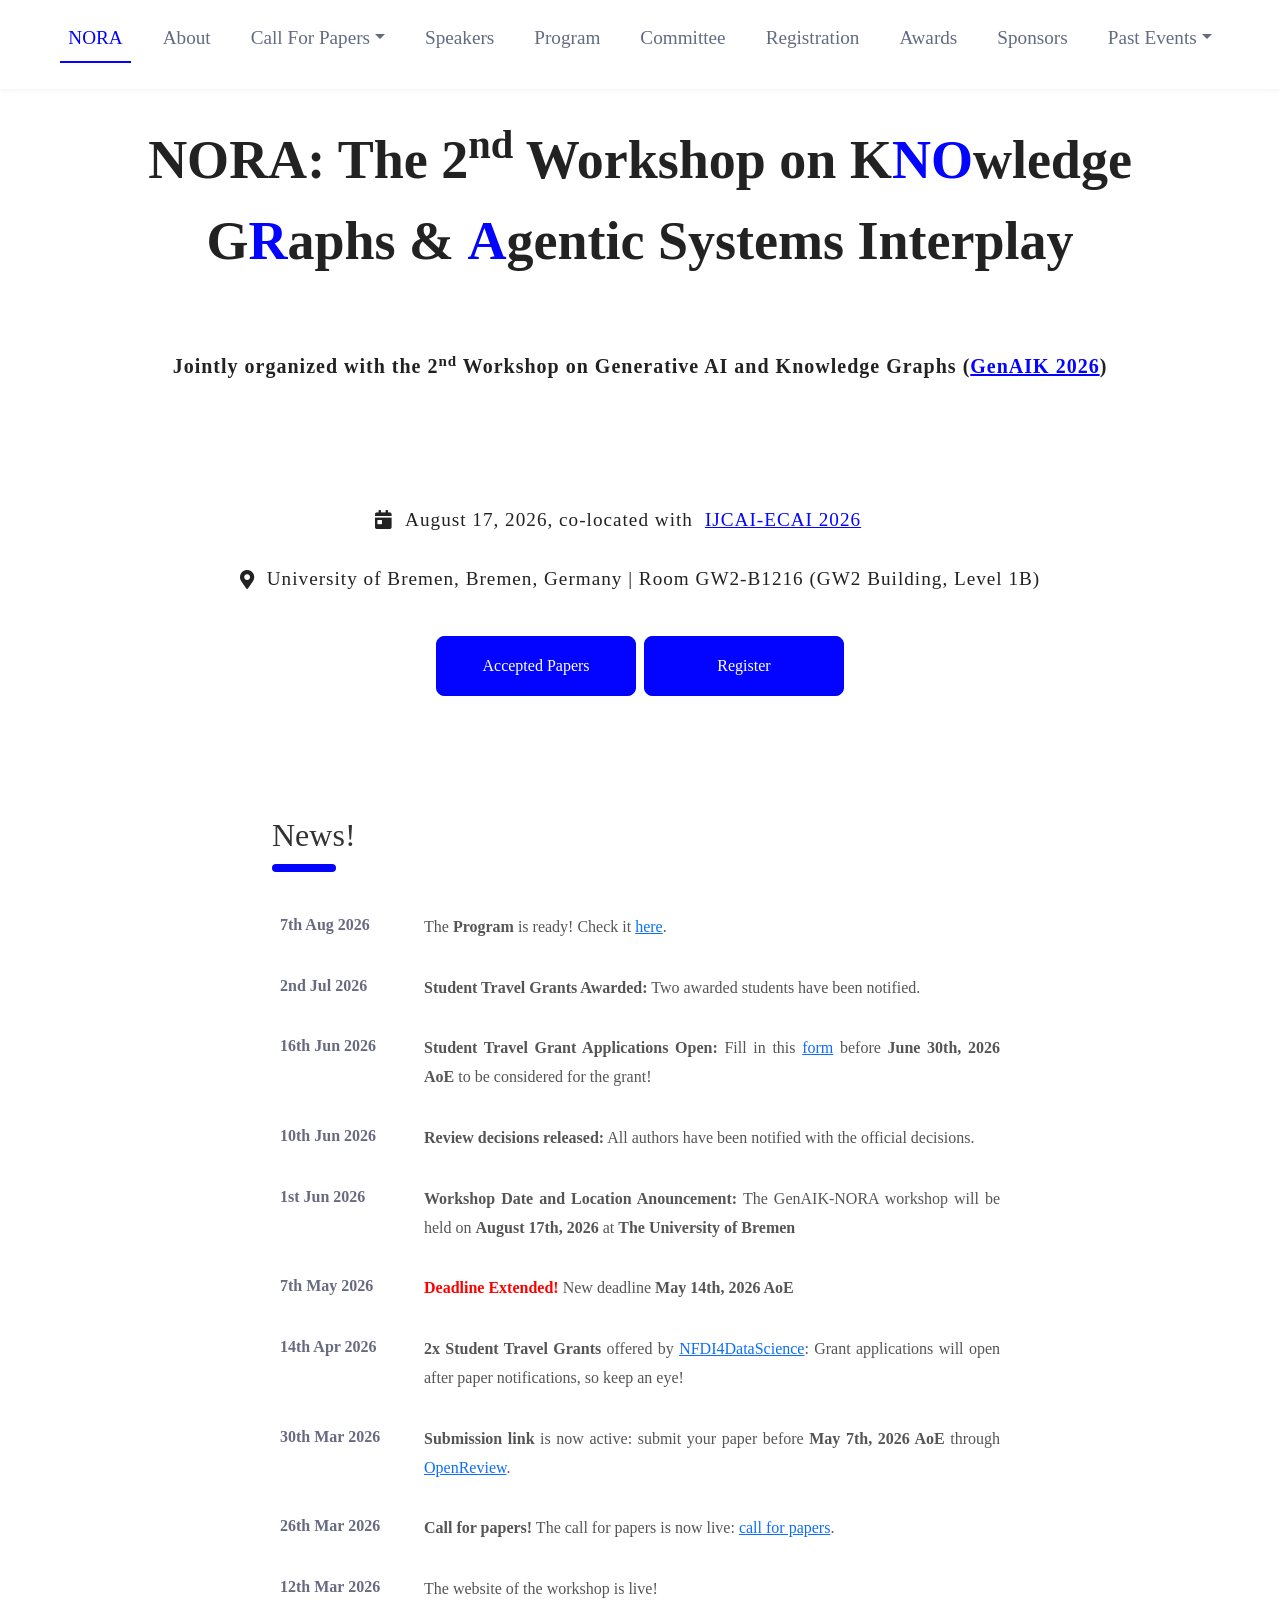
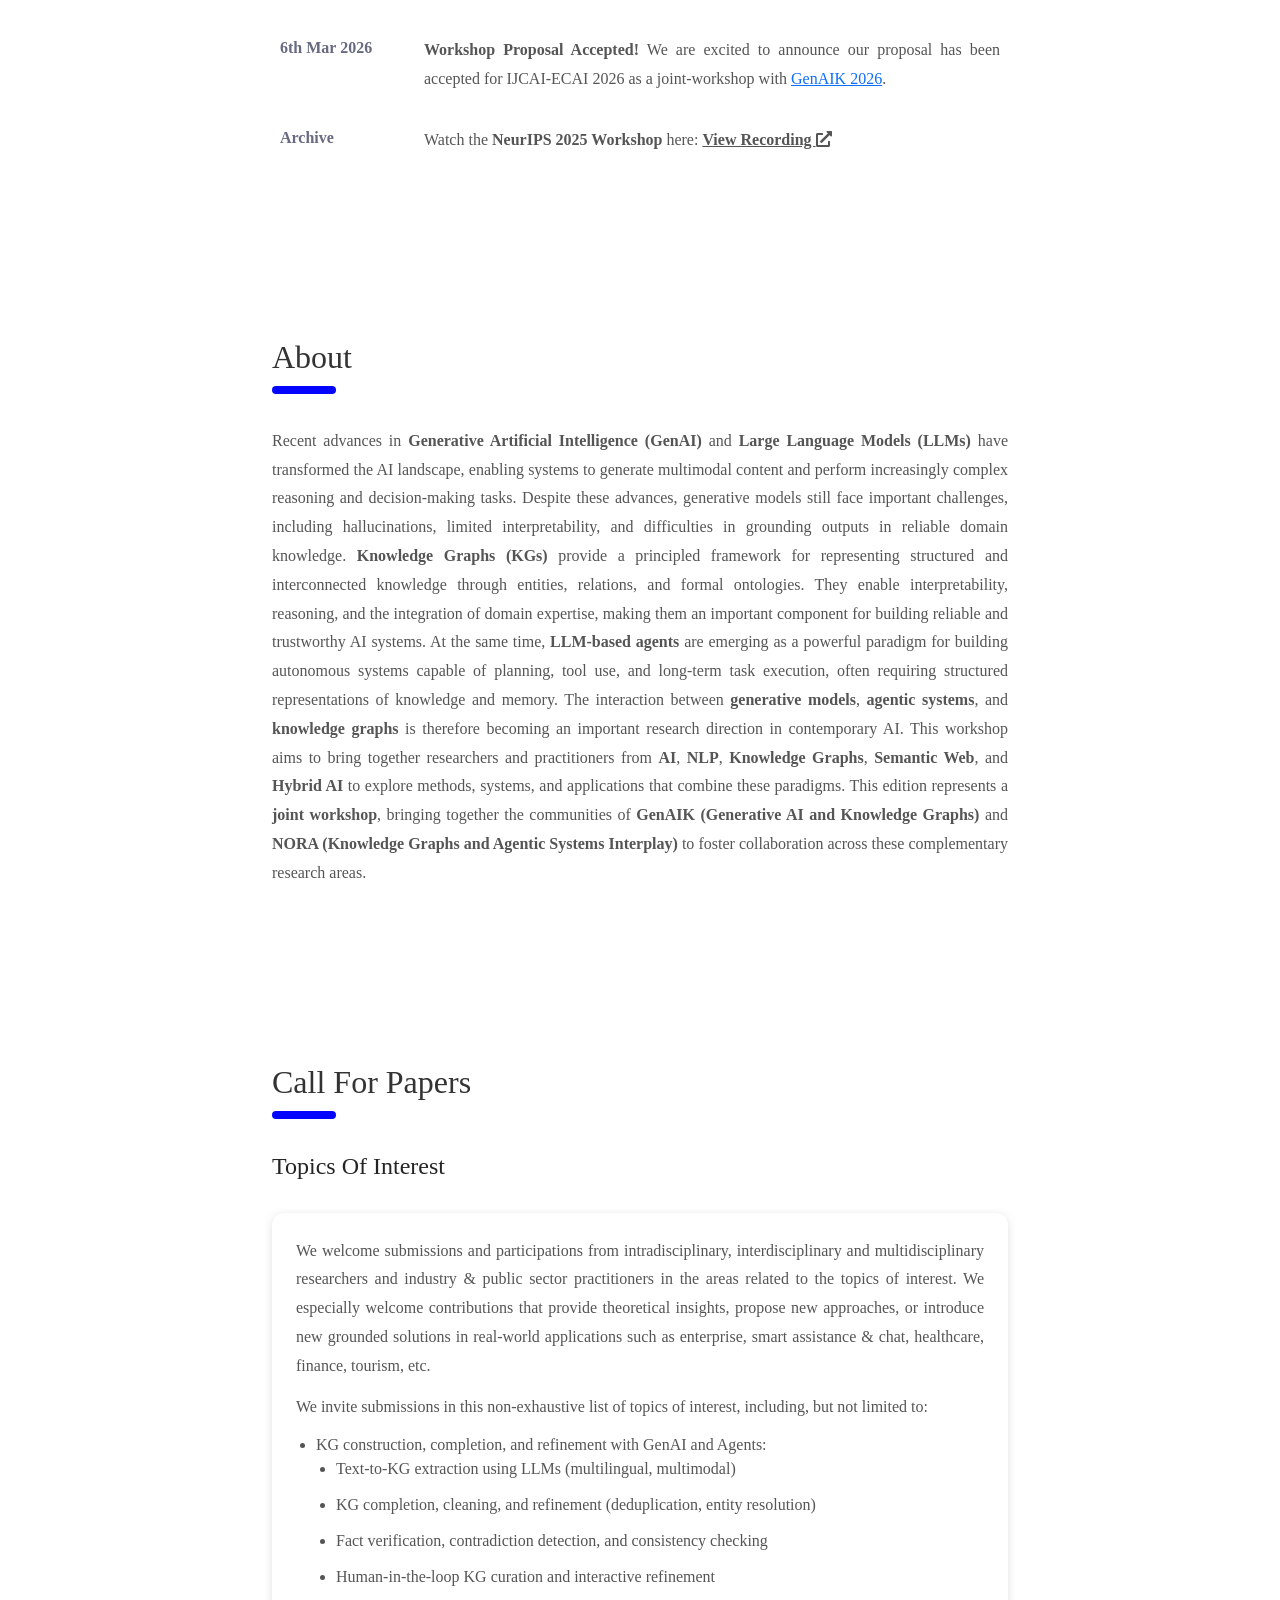
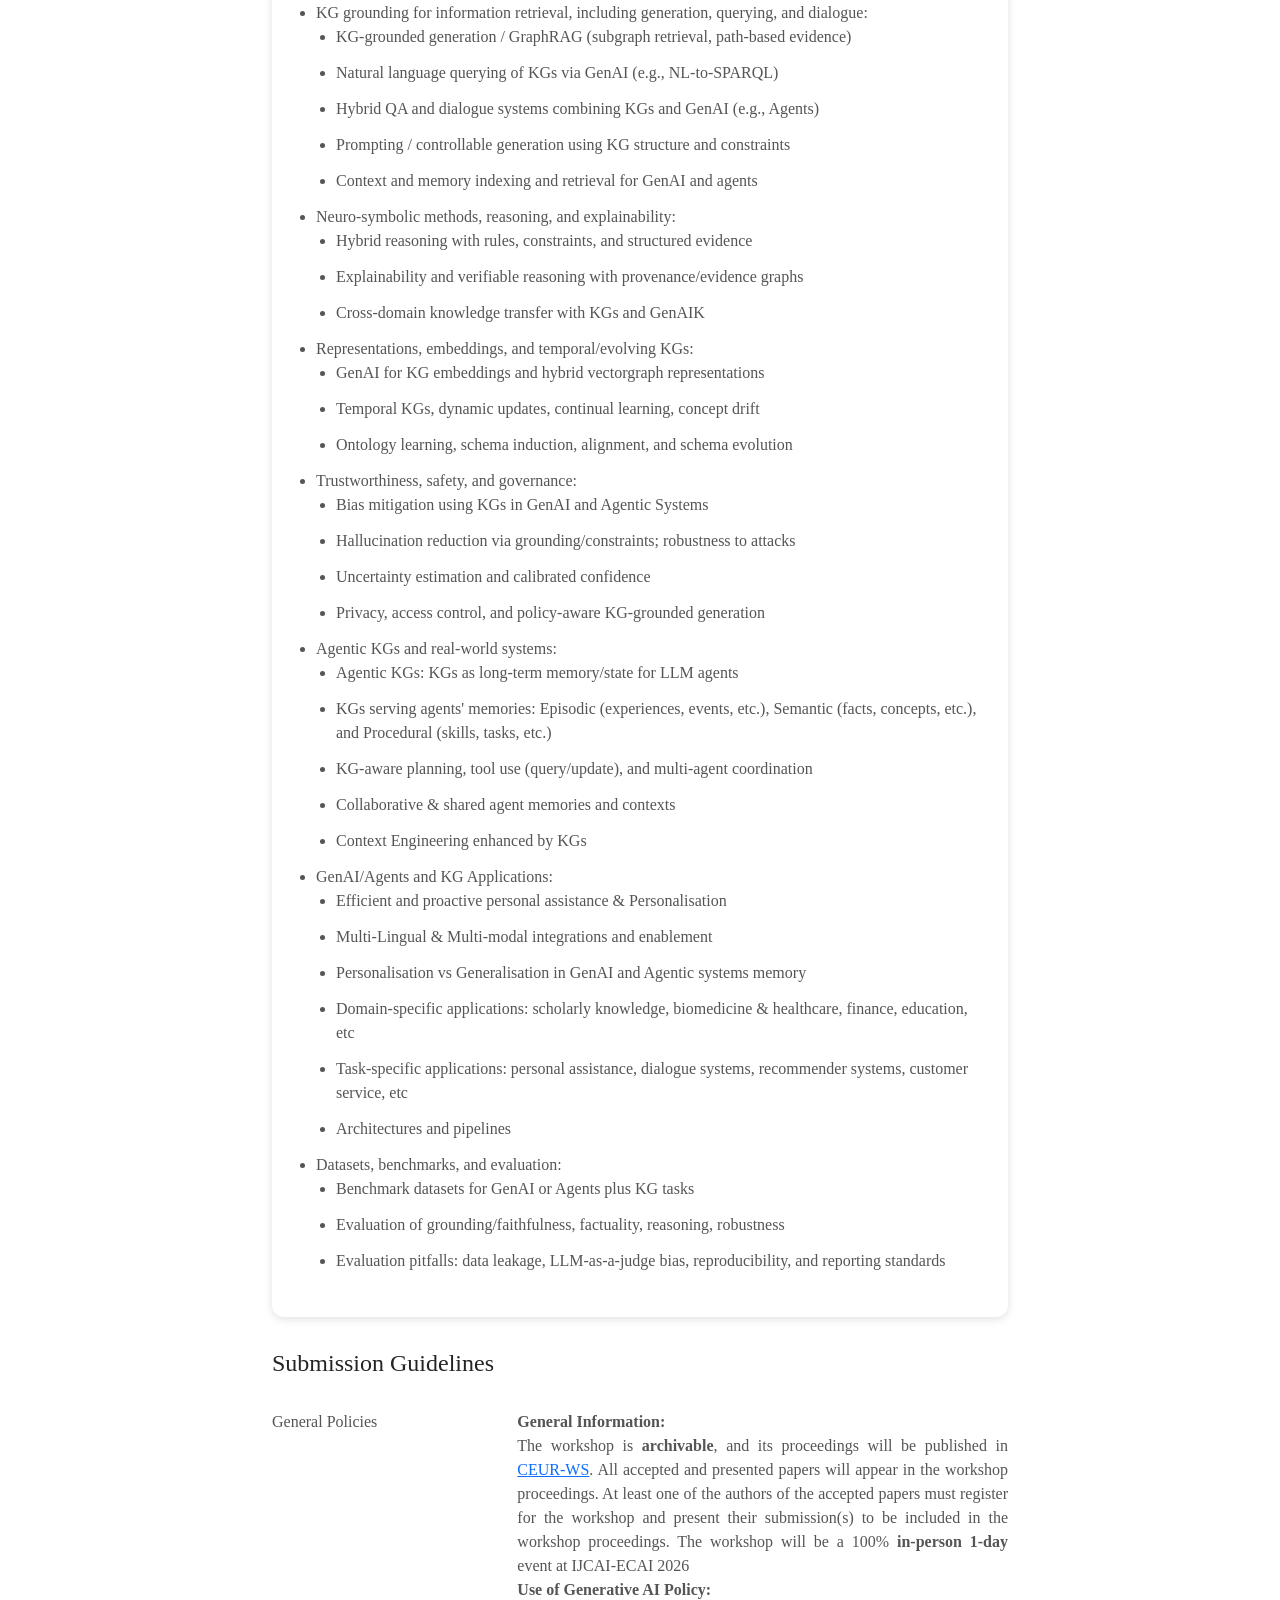
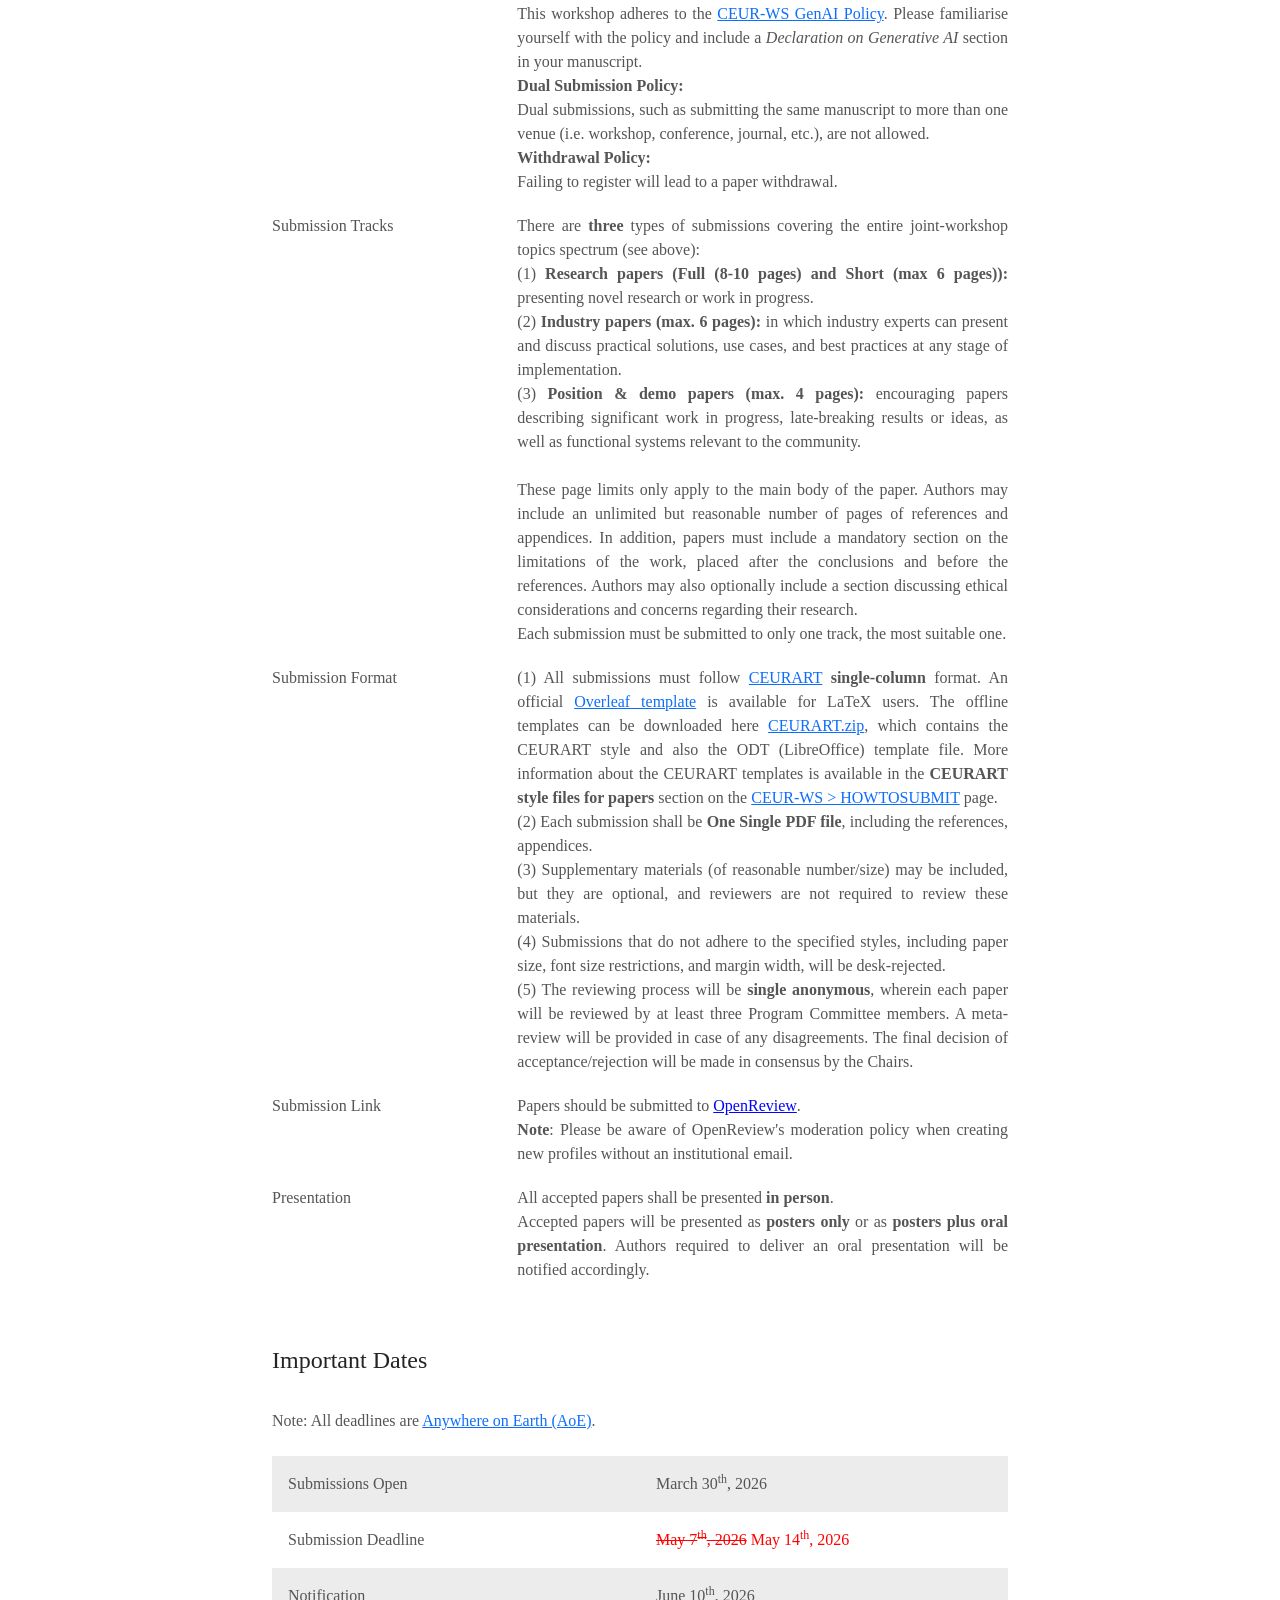
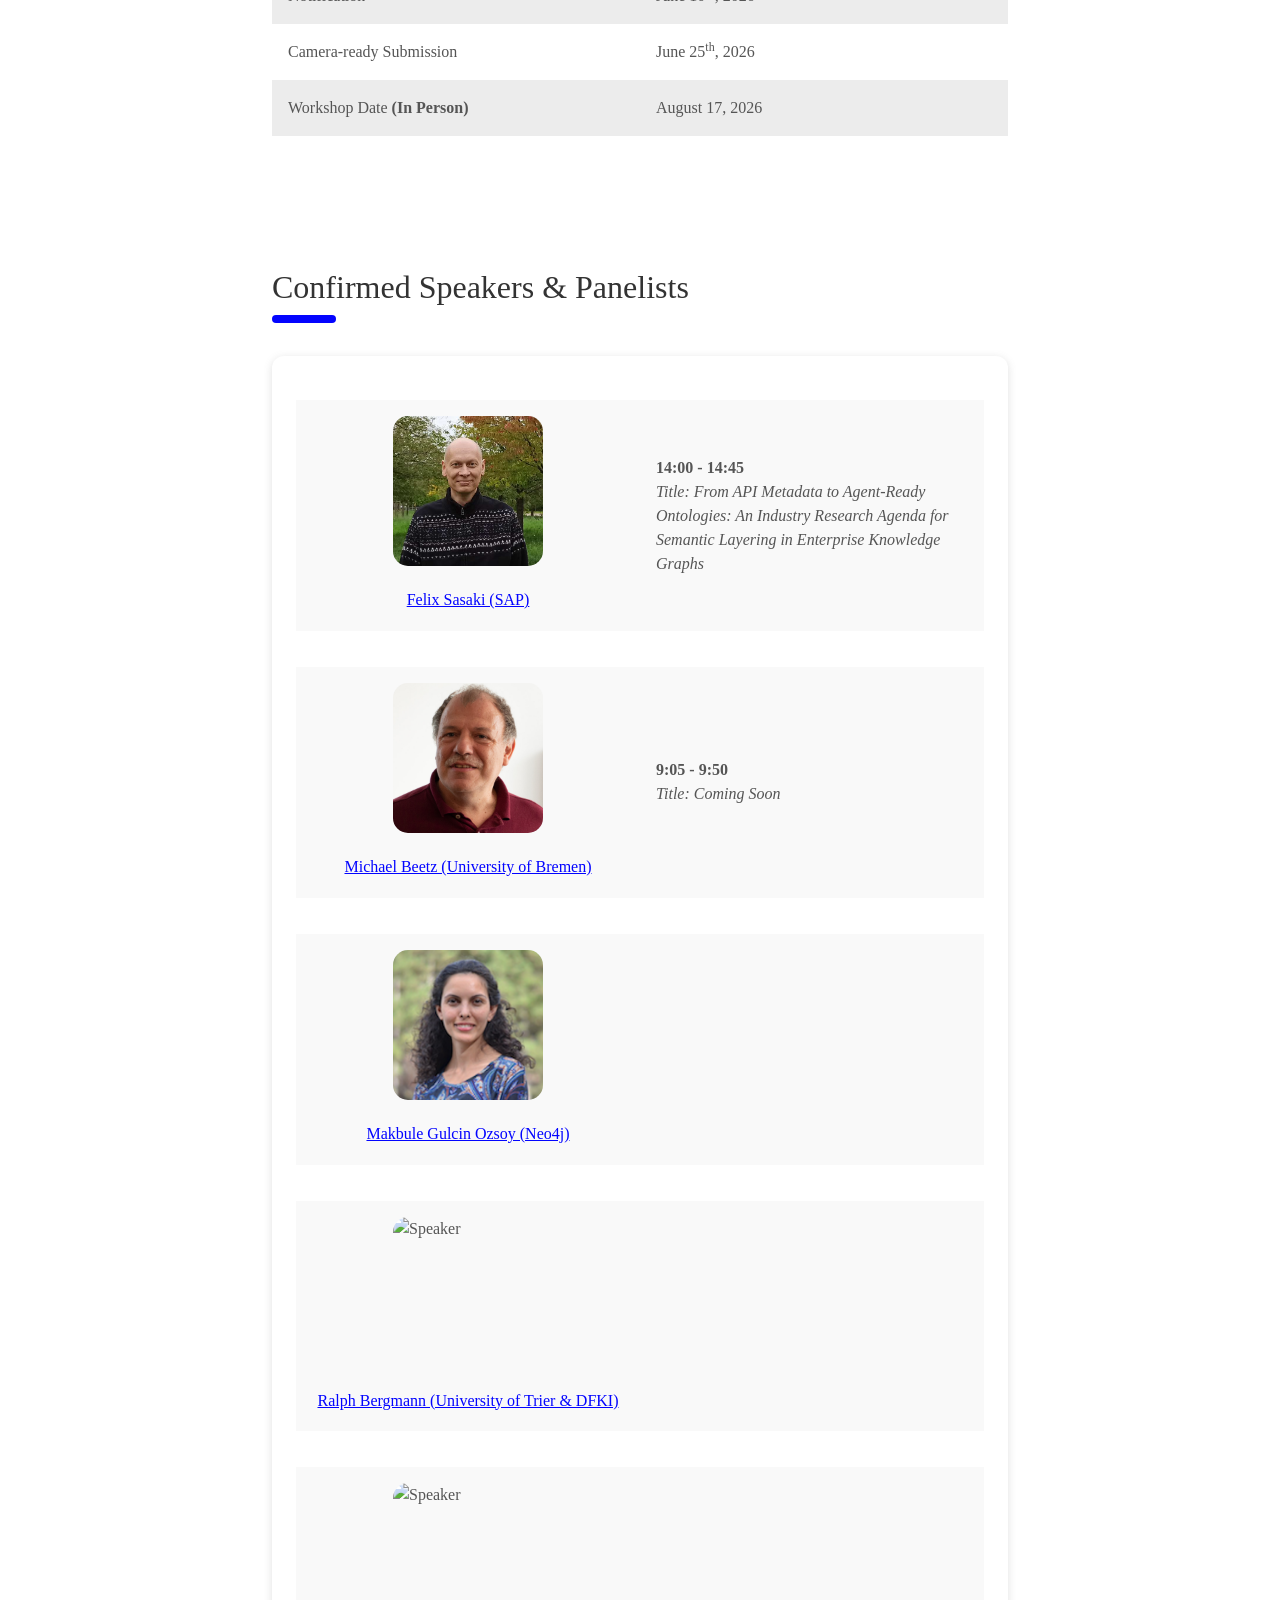
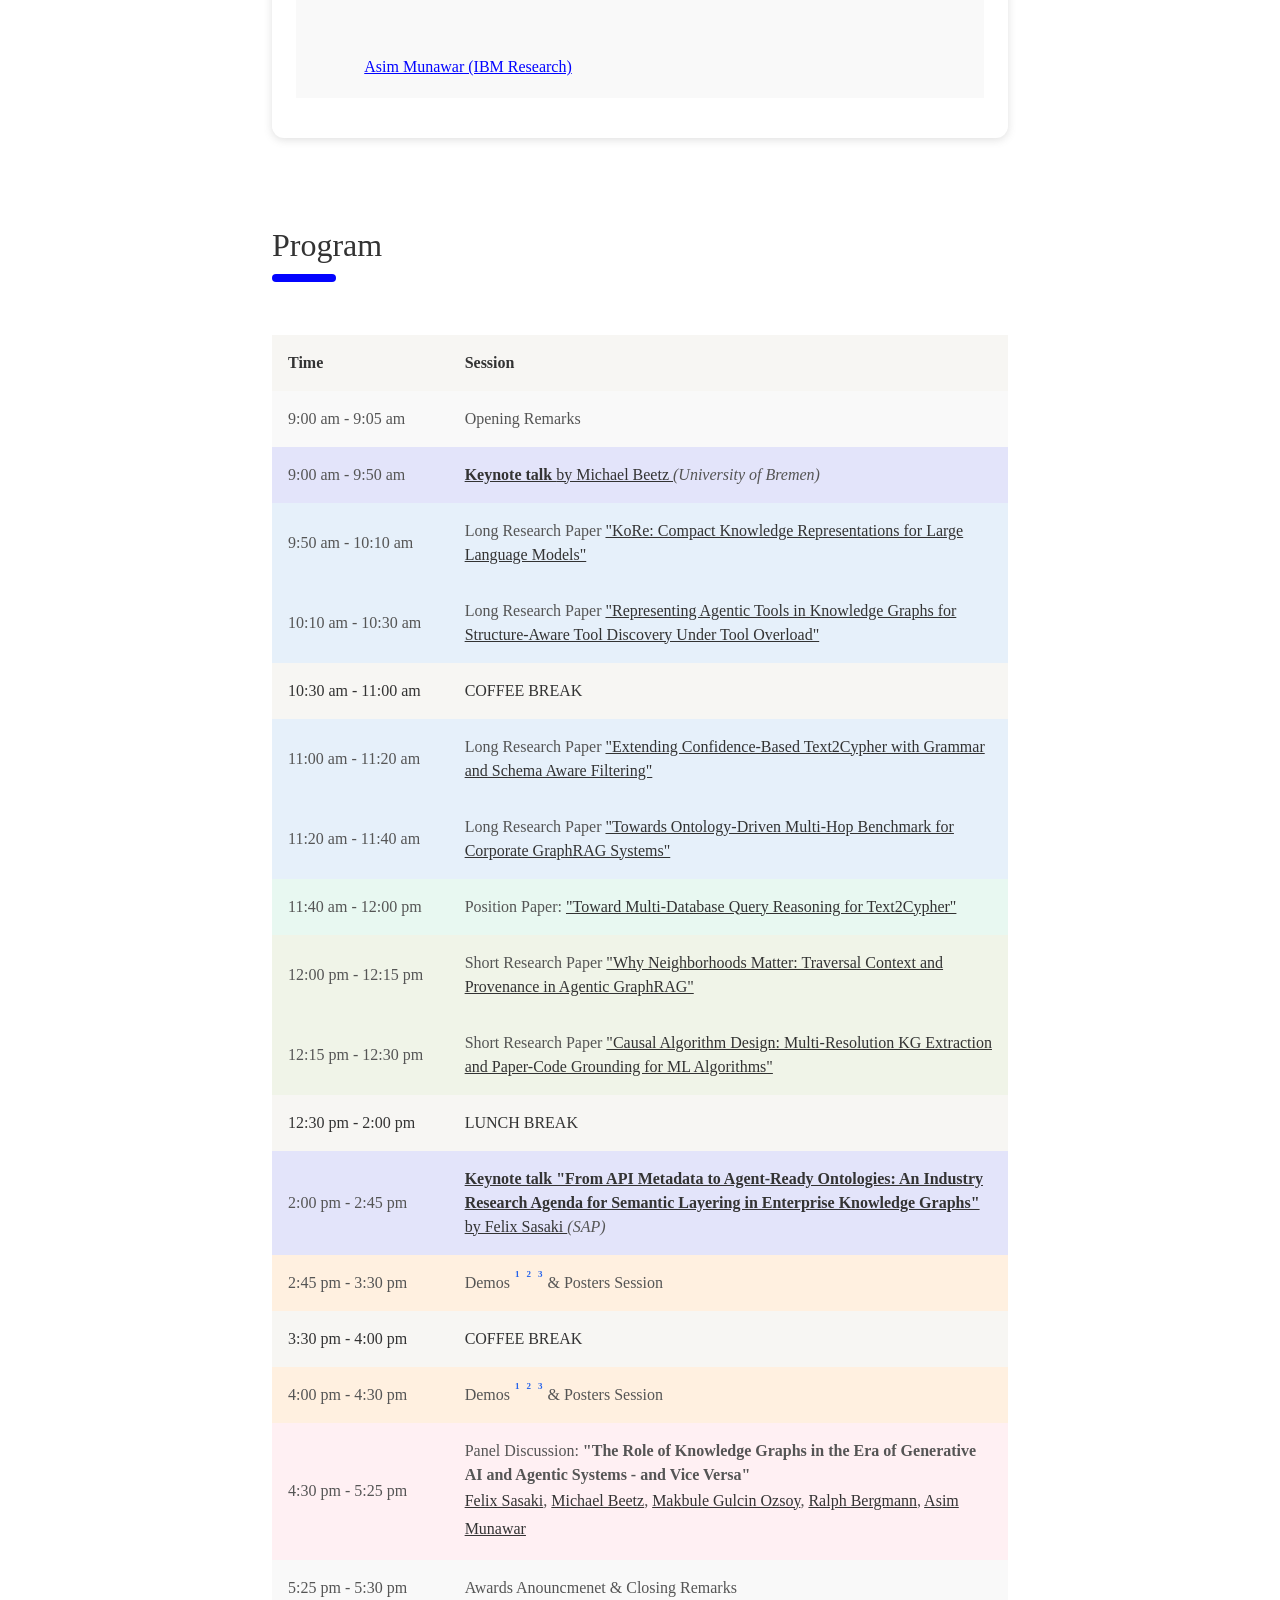
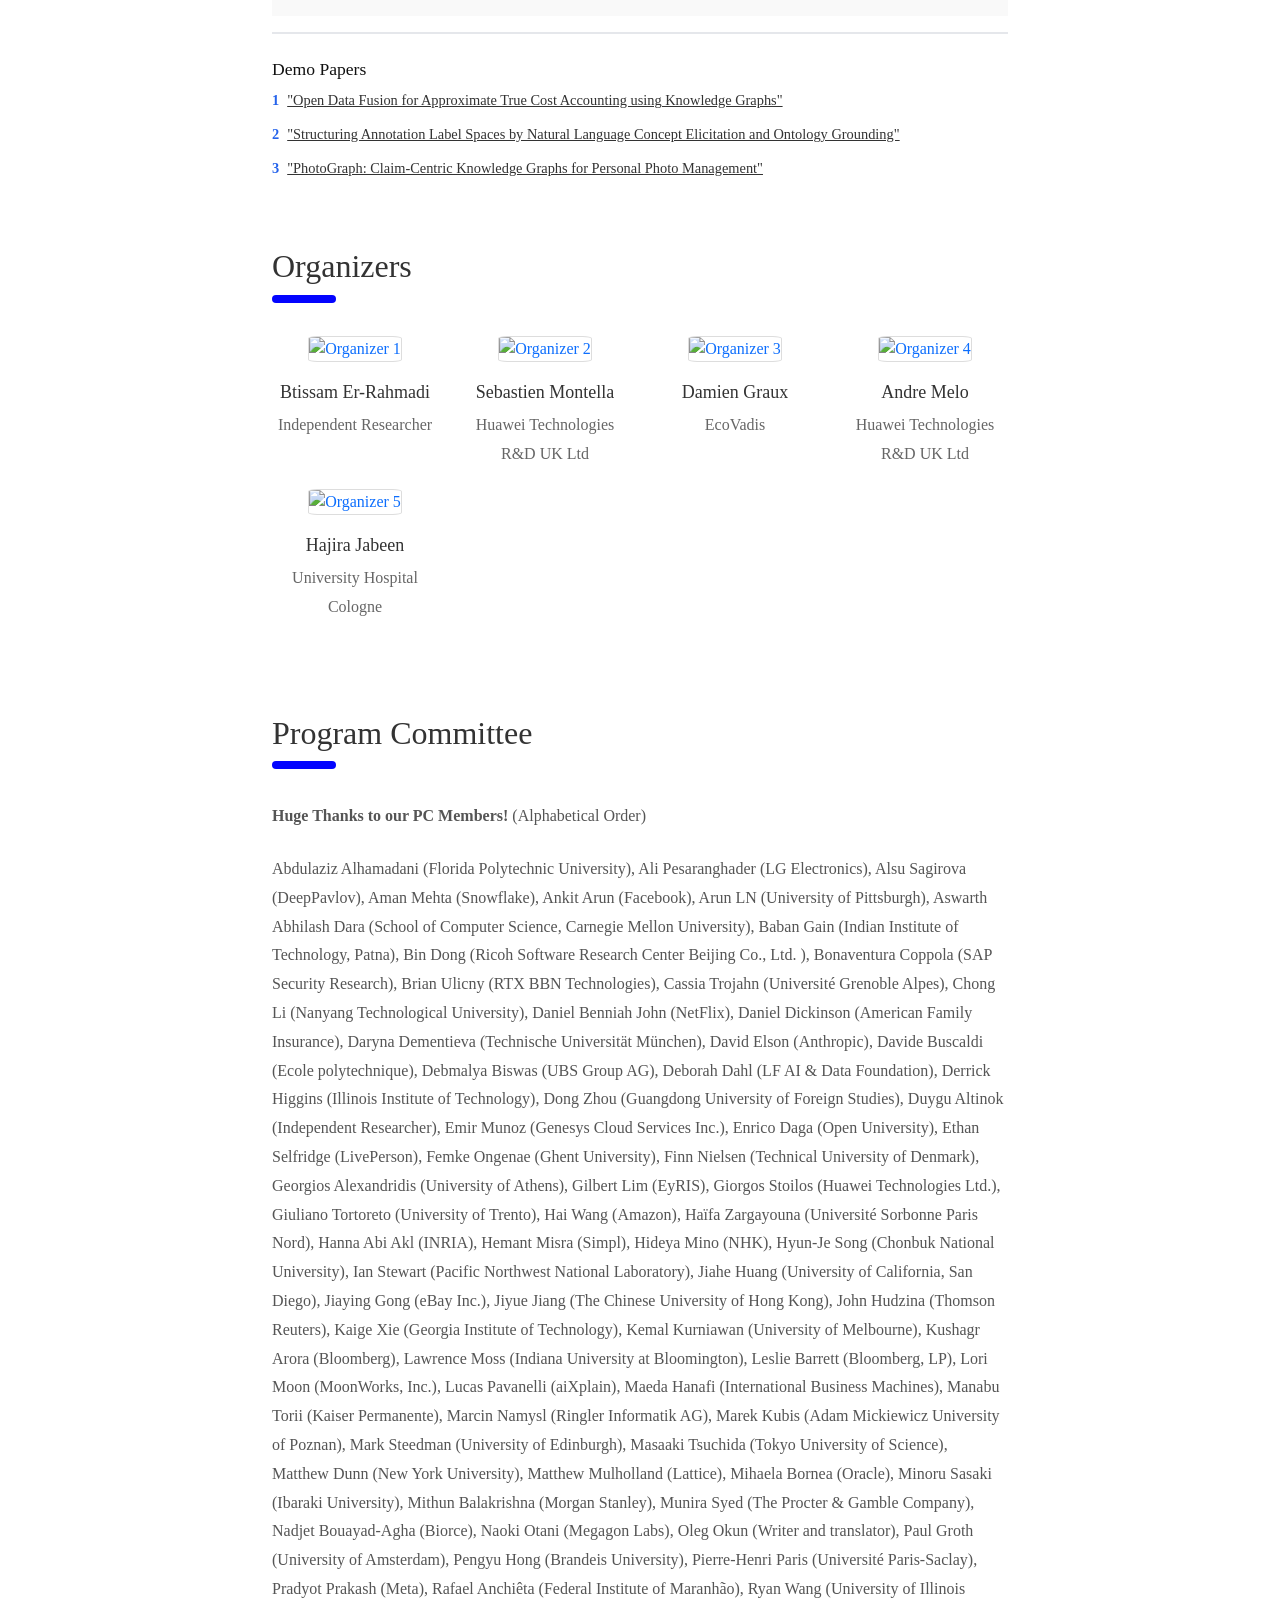
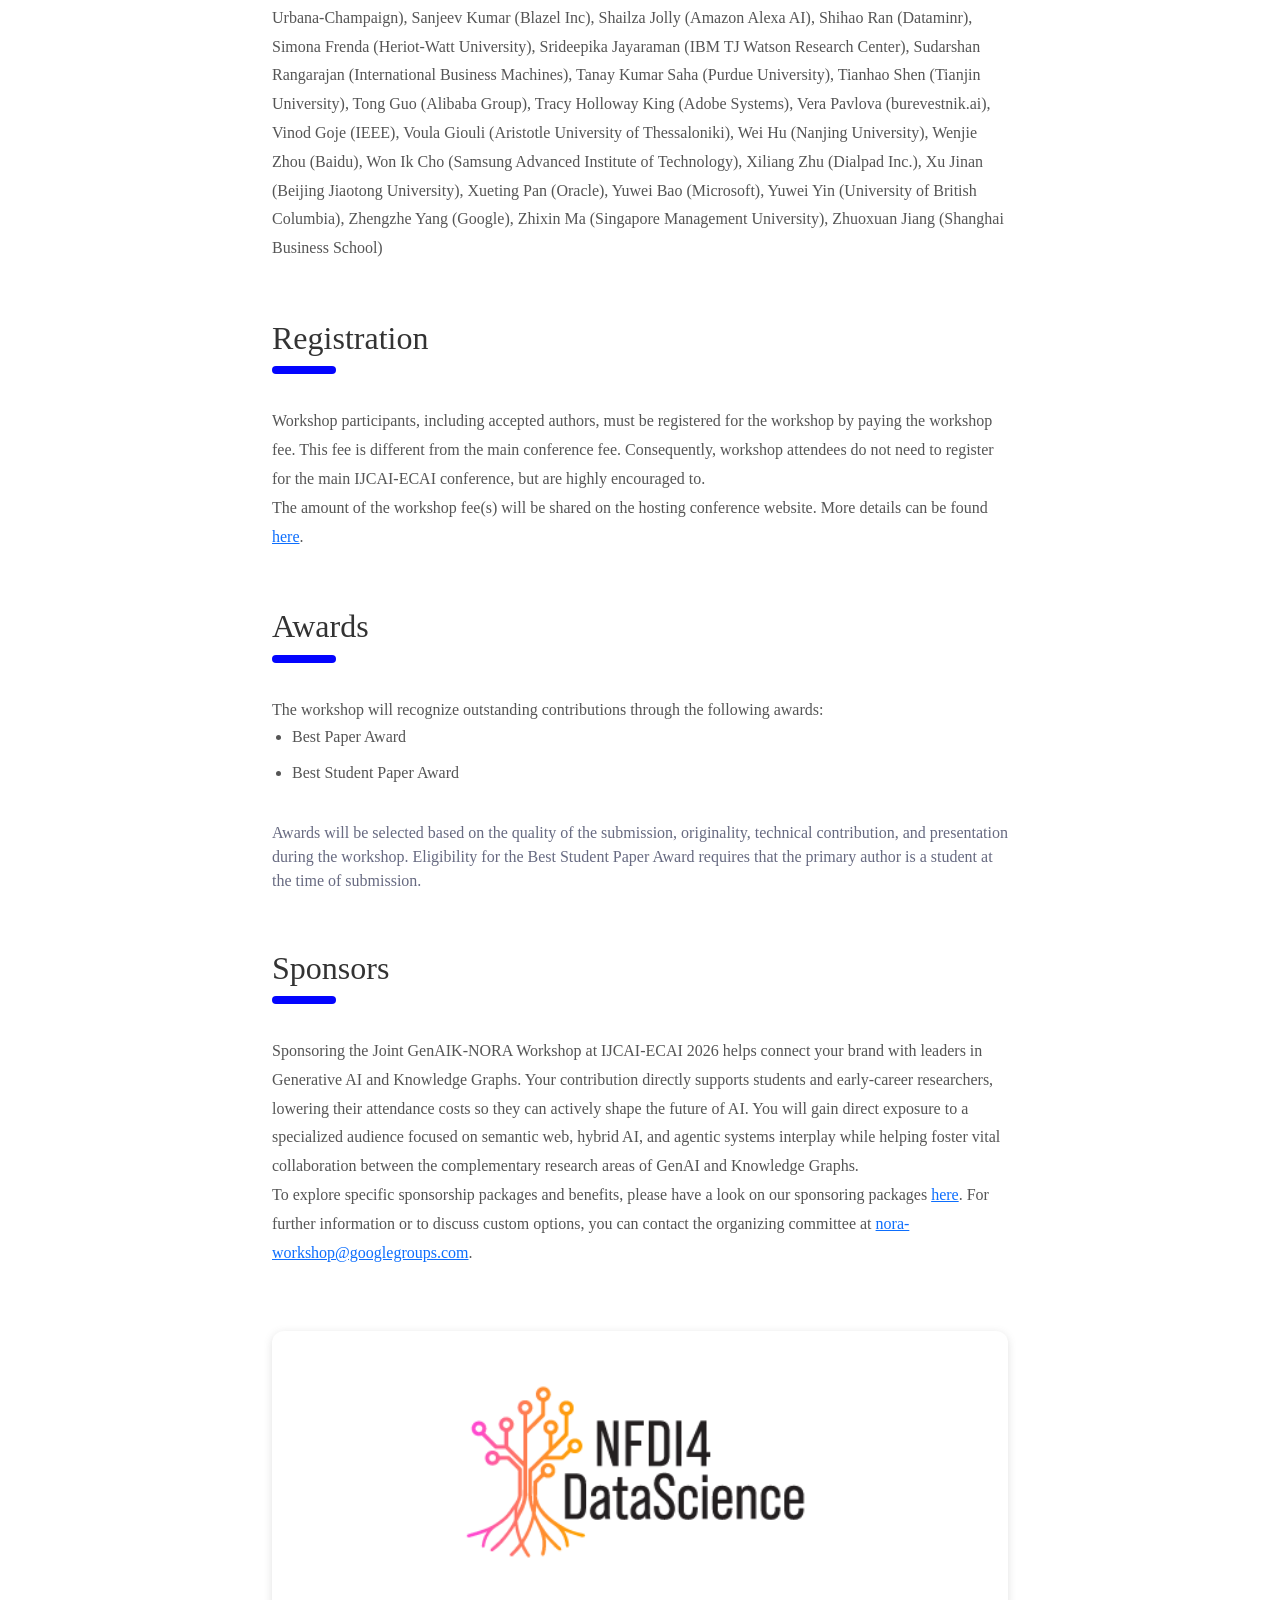
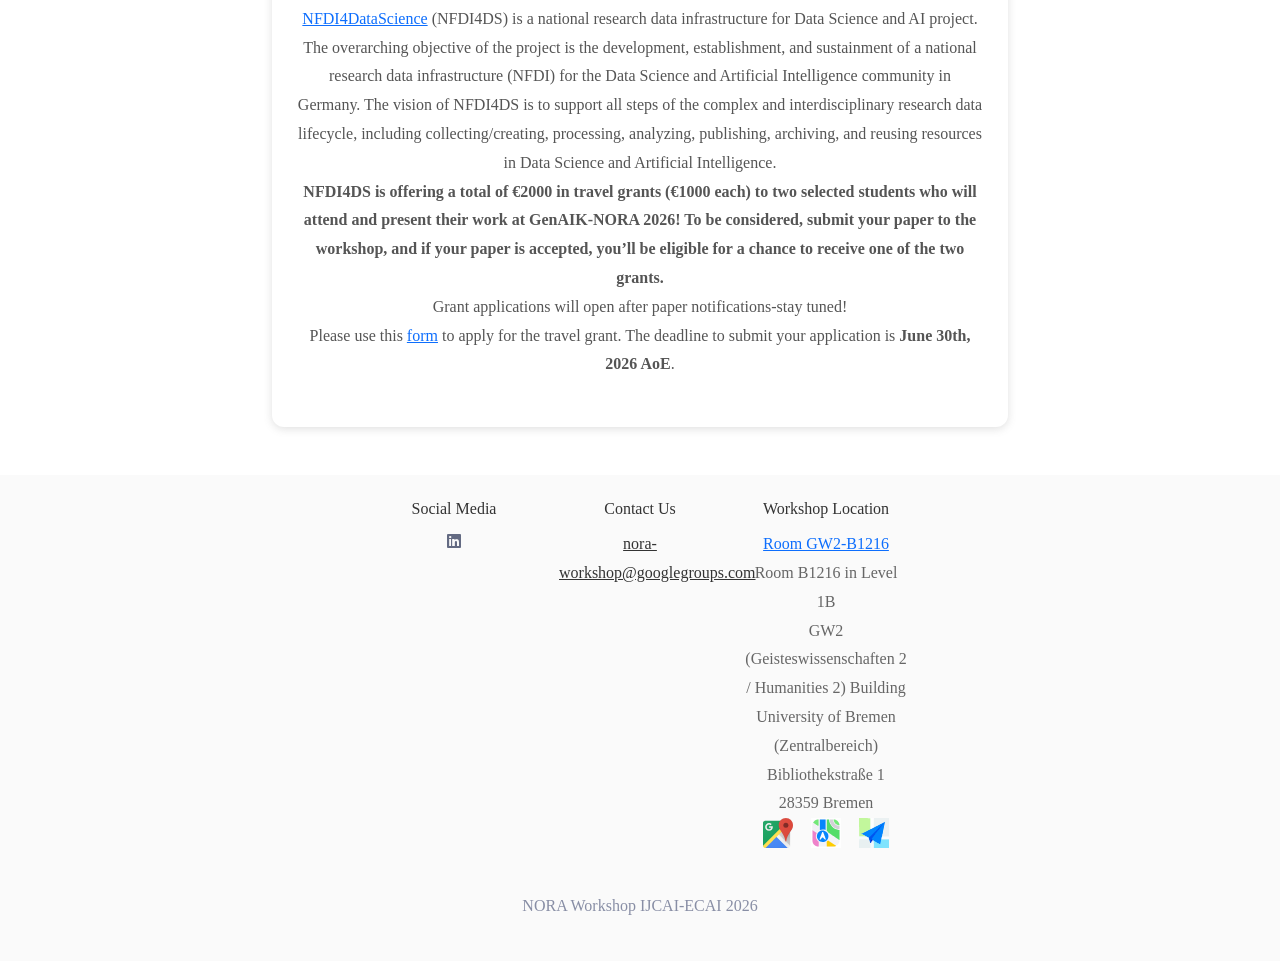
==== commit 7085225c: "update program" ====
--- a/index.html
+++ b/index.html
@@ -180,30 +180,37 @@
                     <div class="news-list">
                         
                         <div class="news-item">
+                            <div class="news-date">7th Aug 2026</div>
+                            <div class="news-content">
+                                <p>The <strong>Program</strong> is ready! Check it <a href="#program">here</a>.</p>
+                            </div>
+                        </div>
+                        
+                        <div class="news-item">
                             <div class="news-date">2nd Jul 2026</div>
                             <div class="news-content">
-                                <p><strong>Student Travel Grants Awarded:</strong> Two awarded students have been notified.
+                                <p><strong>Student Travel Grants Awarded:</strong> Two awarded students have been notified.</p>
                             </div>
                         </div>
                         
                         <div class="news-item">
                             <div class="news-date">16th Jun 2026</div>
                             <div class="news-content">
-                                <p><strong>Student Travel Grant Applications Open:</strong> Fill in this <a href="https://docs.google.com/forms/d/e/1FAIpQLSco3s-kBB_9-GvIwe9itIdNIPuBhGTIMIxfBC0XQRSQd4y80w/viewform?usp=dialog" target="_blank">form</a> before <strong>June 30th, 2026 AoE</strong> to be considered for the grant!
+                                <p><strong>Student Travel Grant Applications Open:</strong> Fill in this <a href="https://docs.google.com/forms/d/e/1FAIpQLSco3s-kBB_9-GvIwe9itIdNIPuBhGTIMIxfBC0XQRSQd4y80w/viewform?usp=dialog" target="_blank">form</a> before <strong>June 30th, 2026 AoE</strong> to be considered for the grant!</p>
                             </div>
                         </div>
                         
                         <div class="news-item">
                             <div class="news-date">10th Jun 2026</div>
                             <div class="news-content">
-                                <p><strong>Review decisions released:</strong> All authors have been notified with the official decisions.
+                                <p><strong>Review decisions released:</strong> All authors have been notified with the official decisions.</p>
                             </div>
                         </div>
                         
                         <div class="news-item">
                             <div class="news-date">1st Jun 2026</div>
                             <div class="news-content">
-                                <p><strong>Workshop Date and Location Anouncement:</strong> The GenAIK-NORA workshop will be held on <strong>August 17th, 2026</strong> at <strong> The University of Bremen</strong>
+                                <p><strong>Workshop Date and Location Anouncement:</strong> The GenAIK-NORA workshop will be held on <strong>August 17th, 2026</strong> at <strong> The University of Bremen</strong></p>
                             </div>
                         </div>
                         
@@ -605,7 +612,6 @@
                             </div>
 
 
-
                             <div class="card-description">
                                 <div class="col-md-12">
                                     <table class="table table-sm">
@@ -613,7 +619,7 @@
                                             <tr>
                                                 <td><img src="assets/images/speakers/mgozsoy.jpg" alt="Speaker" class="img-fluid speaker-img-modal">
                                                     <p style="text-align: center;">
-                                                        <a class="link" class="modal-trigger" href="#modal-fistname2" data-bs-toggle="modal"
+                                                        <a class="link" class="modal-trigger" href="#modal-mgozsoy" data-bs-toggle="modal"
                                                         data-bs-target="#modal-mgozsoy">Makbule Gulcin Ozsoy (Neo4j)</a>
                                                     </p>
                                                 </td>
@@ -630,6 +636,57 @@
                                 </div>
                             </div>
 
+
+                            <div class="card-description">
+                                <div class="col-md-12">
+                                    <table class="table table-sm">
+                                        <tbody> 
+                                            <tr>
+                                                <td><img src="assets/images/blank-profile.jpeg" alt="Speaker" class="img-fluid speaker-img-modal">
+                                                    <p style="text-align: center;">
+                                                        <a class="link" class="modal-trigger" href="#modal-rbergmann" data-bs-toggle="modal"
+                                                        data-bs-target="#modal-rbergmann">Ralph Bergmann (University of Trier & DFKI)</a>
+                                                    </p>
+                                                </td>
+                                                <td>
+                                                    <!--
+                                                    <b>start time - end time</b>
+                                                    <br>
+                                                    <i>Title: TBD</i>
+                                                     -->
+                                                </td>
+                                            </tr>
+                                        </tbody>
+                                    </table>
+                                </div>
+                            </div>
+
+
+                            <div class="card-description">
+                                <div class="col-md-12">
+                                    <table class="table table-sm">
+                                        <tbody> 
+                                            <tr>
+                                                <td><img src="assets/images/blank-profile.jpeg" alt="Speaker" class="img-fluid speaker-img-modal">
+                                                    <p style="text-align: center;">
+                                                        <a class="link" class="modal-trigger" href="#modal-amunawar" data-bs-toggle="modal"
+                                                        data-bs-target="#modal-amunawar">Asim Munawar (IBM Research)</a>
+                                                    </p>
+                                                </td>
+                                                <td>
+                                                    <!--
+                                                    <b>start time - end time</b>
+                                                    <br>
+                                                    <i>Title: TBD</i>
+                                                     -->
+                                                </td>
+                                            </tr>
+                                        </tbody>
+                                    </table>
+                                </div>
+                            </div>
+
+
                         </div>
                     </div>
                     
@@ -670,18 +727,18 @@
                                 <td>9:00 am - 9:50 am</td> 
                                 <td>
                                     <a class="link2" class="modal-trigger" href="#modal-mbeetz" data-bs-toggle="modal"
-                                        data-bs-target="#modal-mbeetz"><b>Keynote talk </b> by Michael Beetz </a> <i>University of Bremen</i>
+                                        data-bs-target="#modal-mbeetz"><b>Keynote talk </b> by Michael Beetz </a> <i>(University of Bremen)</i>
                                 </td>
                             </tr>
 
                             <tr class="table-powder-blue"> 
                                 <td>9:50 am - 10:10 am</td>
-                                <td>Spotlight talk <a class="link2" href="https://openreview.net/pdf?id=JKb2Kplz7T" target="_blank">"KoRe: Compact Knowledge Representations for Large Language Models"</a></td>
+                                <td>Long Research Paper <a class="link2" href="https://openreview.net/pdf?id=JKb2Kplz7T" target="_blank">"KoRe: Compact Knowledge Representations for Large Language Models"</a></td>
                             </tr>
 
                             <tr class="table-powder-blue"> 
                                 <td>10:10 am - 10:30 am</td>
-                                <td>Spotlight talk <a class="link2" href="https://openreview.net/pdf?id=7MVoH9Y3mi" target="_blank">"Representing Agentic Tools in Knowledge Graphs for Structure-Aware Tool Discovery Under Tool Overload"</a></td>
+                                <td>Long Research Paper <a class="link2" href="https://openreview.net/pdf?id=7MVoH9Y3mi" target="_blank">"Representing Agentic Tools in Knowledge Graphs for Structure-Aware Tool Discovery Under Tool Overload"</a></td>
                             </tr>
 
                             <thead>
@@ -693,27 +750,27 @@
 
                             <tr class="table-powder-blue"> 
                                 <td>11:00 am - 11:20 am</td>
-                                <td>Spotlight talk <a class="link2" href="https://openreview.net/pdf?id=ktTiGHjM8b" target="_blank">"Extending Confidence-Based Text2Cypher with Grammar and Schema Aware Filtering"</a></td>
+                                <td>Long Research Paper <a class="link2" href="https://openreview.net/pdf?id=ktTiGHjM8b" target="_blank">"Extending Confidence-Based Text2Cypher with Grammar and Schema Aware Filtering"</a></td>
                             </tr>
 
                             <tr class="table-powder-blue"> 
                                 <td>11:20 am - 11:40 am</td>
-                                <td>Spotlight talk <a class="link2" href="https://openreview.net/forum?id=1vQ04i1XGC" target="_blank">"Towards Ontology-Driven Multi-Hop Benchmark for Corporate GraphRAG Systems"</a></td>
-                            </tr>
-
-                            <tr class="table-pale-butter"> 
+                                <td>Long Research Paper <a class="link2" href="https://openreview.net/forum?id=1vQ04i1XGC" target="_blank">"Towards Ontology-Driven Multi-Hop Benchmark for Corporate GraphRAG Systems"</a></td>
+                            </tr>
+
+                            <tr class="table-soft-mint"> 
                                 <td>11:40 am - 12:00 pm</td>
-                                <td>Position talk: <a class="link2" href="https://openreview.net/pdf?id=uZKtChOTuK" target="_blank">"Toward Multi-Database Query Reasoning for Text2Cypher"</a></td>
+                                <td>Position Paper: <a class="link2" href="https://openreview.net/pdf?id=uZKtChOTuK" target="_blank">"Toward Multi-Database Query Reasoning for Text2Cypher"</a></td>
                             </tr>
 
                             <tr class="table-sage-tint"> 
                                 <td>12:00 pm - 12:15 pm</td>
-                                <td>Short Talk <a class="link2" href="https://openreview.net/pdf?id=7UjiUCl8zU" target="_blank">"Why Neighborhoods Matter: Traversal Context and Provenance in Agentic GraphRAG"</a></td>
+                                <td>Short Research Paper <a class="link2" href="https://openreview.net/pdf?id=7UjiUCl8zU" target="_blank">"Why Neighborhoods Matter: Traversal Context and Provenance in Agentic GraphRAG"</a></td>
                             </tr>
 
                             <tr class="table-sage-tint"> 
                                 <td>12:15 pm - 12:30 pm</td>
-                                <td>Short Talk <a class="link2" href="https://openreview.net/pdf?id=ioqBI6ipzk" target="_blank">"Causal Algorithm Design: Multi-Resolution KG Extraction and Paper-Code Grounding for ML Algorithms"</a></td>
+                                <td>Short Research Paper <a class="link2" href="https://openreview.net/pdf?id=ioqBI6ipzk" target="_blank">"Causal Algorithm Design: Multi-Resolution KG Extraction and Paper-Code Grounding for ML Algorithms"</a></td>
                             </tr>
 
                             <thead>
@@ -730,24 +787,15 @@
                                         data-bs-target="#modal-fsasaki"><b>Keynote talk "From API Metadata to Agent-Ready Ontologies: An Industry Research Agenda for Semantic Layering in Enterprise Knowledge Graphs"</b> by Felix Sasaki </a> <i>(SAP)</i>
                                 </td>
                             </tr>
-         
-                            <tr class="table-creamy-peach"> 
-                                <td>2:45 pm - 3:00 pm</td> 
-                                <td>Demo <a class="link2" href="https://openreview.net/pdf?id=oirtOPHsiE" target="_blank">"Open Data Fusion for Approximate True Cost Accounting using Knowledge Graphs"</a> 
-                                </td>
-                            </tr>
-
-         
-                            <tr class="table-creamy-peach"> 
-                                <td>3:00 pm - 3:15 pm</td> 
-                                <td>Demo <a class="link2" href="https://openreview.net/pdf?id=OwKiaFaGgG" target="_blank">"Structuring Annotation Label Spaces by Natural Language Concept Elicitation and Ontology Grounding"</a>
-                                </td>
-                            </tr>
-
-         
+           
                             <tr class="table-creamy-peach"> 
                                 <td>2:45 pm - 3:30 pm</td> 
-                                <td>Demo <a class="link2" href="https://openreview.net/pdf?id=7q0HDlrVfs" target="_blank">"PhotoGraph: Claim-Centric Knowledge Graphs for Personal Photo Management"</a>
+                                <td>
+                                   Demos<sup>
+                                    <a href="#fn1" class="fn-marker" id="ref1">1</a>
+                                    <a href="#fn2" class="fn-marker" id="ref2">2</a>
+                                    <a href="#fn3" class="fn-marker" id="ref3">3</a>
+                                    </sup> & Posters Session
                                 </td>
                             </tr>
 
@@ -758,17 +806,21 @@
                                 </tr>
                             </thead>
            
-                            <tr class="table-soft-mint"> 
+                            <tr class="table-creamy-peach"> 
                                 <td>4:00 pm - 4:30 pm</td> 
                                 <td>
-                                   Posters Session
+                                   Demos<sup>
+                                    <a href="#fn1" class="fn-marker" id="ref1">1</a>
+                                    <a href="#fn2" class="fn-marker" id="ref2">2</a>
+                                    <a href="#fn3" class="fn-marker" id="ref3">3</a>
+                                    </sup> & Posters Session
                                 </td>
                             </tr>
                 
                             <tr class="table-blush-pink">
                                 <td>4:30 pm - 5:25 pm</td>
                                 <td>
-                                    Panel Discussion: "Title"
+                                    Panel Discussion: <b>"The Role of Knowledge Graphs in the Era of Generative AI and Agentic Systems - and Vice Versa"</b>
                                     <p>
                                         <a class="link2" class="modal-trigger" href="#modal-fsasaki" data-bs-toggle="modal"
                                             data-bs-target="#modal-fsasaki">Felix Sasaki</a>,
@@ -776,8 +828,14 @@
                                         <a class="link2" class="modal-trigger" href="#modal-mbeetz" data-bs-toggle="modal"
                                             data-bs-target="#modal-mbeetz">Michael Beetz</a>,
 
-                                        <a class="link2" class="modal-trigger" href="#modal-mgozsoy" data-bs-toggle="modal"
-                                            data-bs-target="#modal-mgozsoy">Makbule Gulcin Ozsoy</a>
+                                        <a class="link2" class="modal-trigger" href="#modal-" data-bs-toggle="modal"
+                                            data-bs-target="#modal-mgozsoy">Makbule Gulcin Ozsoy</a>,
+
+                                        <a class="link2" class="modal-trigger" href="#modal-rbergmann" data-bs-toggle="modal"
+                                            data-bs-target="#modal-rbergmann">Ralph Bergmann</a>,
+
+                                        <a class="link2" class="modal-trigger" href="#modal-amunawar" data-bs-toggle="modal"
+                                            data-bs-target="#modal-amunawar">Asim Munawar</a>
                                     </p>
 
                                 </td>
@@ -788,6 +846,26 @@
                             </tr>
                         </tbody>
                     </table>
+
+
+                    <div class="footnotes">
+                        <h2>Demo Papers</h2>
+                        
+                        <div class="footnote" id="fn1">
+                          <span class="footnote-number"><a href="#ref1">1</a></span>
+                          <span class="footnote-text"><a class="link2" href="https://openreview.net/pdf?id=oirtOPHsiE" target="_blank">"Open Data Fusion for Approximate True Cost Accounting using Knowledge Graphs"</a></span>
+                        </div>
+                        
+                        <div class="footnote" id="fn2">
+                          <span class="footnote-number"><a href="#ref2">2</a></span>
+                          <span class="footnote-text"><a class="link2" href="https://openreview.net/pdf?id=OwKiaFaGgG" target="_blank">"Structuring Annotation Label Spaces by Natural Language Concept Elicitation and Ontology Grounding"</a></span>
+                        </div>
+                        
+                        <div class="footnote" id="fn3">
+                          <span class="footnote-number"><a href="#ref3">3</a></span>
+                          <span class="footnote-text"><a class="link2" href="https://openreview.net/pdf?id=7q0HDlrVfs" target="_blank">"PhotoGraph: Claim-Centric Knowledge Graphs for Personal Photo Management"</a></span>
+                        </div>
+                    </div>
                         
                 </div>
             </div>
@@ -849,7 +927,7 @@
                         <p><b>Abstract:</b> Coming Soon </p>
                         <p>
                             <b>Bio:</b>
-                            Coming Soon
+                            Michael Beetz is a Professor of Computer Science at the University of Bremen, where he has headed the Institute for Artificial Intelligence since 2011. He leads the DFG-funded Collaborative Research Center "Everyday Activity Science and Engineering (EASE)", which focuses on enabling robots to perform complex, large-scale everyday manipulation tasks. Additionally, he serves as co-speaker for the high-profile "Minds, Media, Machines" initiative at the University of Bremen. Prior to this, Beetz held a professorship at the Technical University of Munich, where he played key roles in the Excellence Cluster "Cognition for Technical Systems (CoTeSys)", including vice-coordinator and co-coordinator of the "Knowledge and Learning" research area. In 2023, he was awarded the prestigious ERC Advanced Grant for the FAME (Future Action Modelling Engine) project, which aims to advance robotic understanding of human intentions. Michael Beetz has been recognized as one of the AI 2000 Most Influential Scholars in Robotics and is the fourth most-cited author in the field. He has also received an honorary doctorate from Örebro University and a German science award for retail business. He co-founded the award-winning robotics start-up Ubica and is a member of the IEEE Robotics and Automation Committee on Cognitive Robotics and the IEEE RAS Educational Board.
                         </p>
                     </div>
                 </div>
@@ -878,6 +956,64 @@
                         -->
                         <p><b>Bio:</b>  
                         Makbule Gulcin Ozsoy is a Software Developer and Machine Learning Engineer at Neo4j, working on LLM-based solutions for interacting with graph databases and knowledge graphs. She holds a BSc, MSc, and PhD in Computer Engineering from Middle East Technical University (METU), Ankara, Turkey.  Her broader focus is information retrieval and ranking. Nowadays she works on Text2Cypher: using LLMs to turn natural language into Cypher for querying knowledge graphs.
+                        </p>
+                    </div>
+                    
+                </div>
+            </div>
+        </div>
+    </div>
+
+    <!-- Modal for Speakers: Panellist -->
+    <div id="modal-rbergmann" class="modal fade" tabindex="-1" aria-labelledby="modal-speaker-label" aria-hidden="true">
+        <div class="modal-dialog modal-xl" role="document">
+            <div class="modal-content">
+                <div class="modal-header">
+                    <button type="button" class="btn-close" data-bs-dismiss="modal" aria-label="Close"></button>
+                </div>
+                <div class="modal-body">
+                    <div class="modal-header text-center">
+                        <img src="assets/images/blank-profile.jpeg" alt="Speaker" class="img-fluid speaker-img-modal">
+                        <h6>Ralph Bergmann</h6>
+                        <p><i>University of Trier & DFKI</i></p>
+                    </div>
+                    
+                    <div class="modal-body text-left">
+                        <!--
+                        <p><b>Title:</b> TBD</p>
+                        <p><b>Abstract:</b> TBD </p>
+                        -->
+                        <p><b>Bio:</b>  
+                        Coming Soon
+                        </p>
+                    </div>
+                    
+                </div>
+            </div>
+        </div>
+    </div>
+
+    <!-- Modal for Speakers: Panellist -->
+    <div id="modal-amunawar" class="modal fade" tabindex="-1" aria-labelledby="modal-speaker-label" aria-hidden="true">
+        <div class="modal-dialog modal-xl" role="document">
+            <div class="modal-content">
+                <div class="modal-header">
+                    <button type="button" class="btn-close" data-bs-dismiss="modal" aria-label="Close"></button>
+                </div>
+                <div class="modal-body">
+                    <div class="modal-header text-center">
+                        <img src="assets/images/blank-profile.jpeg" alt="Speaker" class="img-fluid speaker-img-modal">
+                        <h6>Asim Munawar</h6>
+                        <p><i>IBM Research</i></p>
+                    </div>
+                    
+                    <div class="modal-body text-left">
+                        <!--
+                        <p><b>Title:</b> TBD</p>
+                        <p><b>Abstract:</b> TBD </p>
+                        -->
+                        <p><b>Bio:</b>  
+                        Coming Soon
                         </p>
                     </div>
                     
--- a/assets/css/style.css
+++ b/assets/css/style.css
@@ -1042,4 +1042,76 @@
     100% {
         transform: translateX(-50%);
     }
+}
+
+
+
+/*-------------------------------------
+        Footnotes
+--------------------------------------*/
+
+/* Footnote marker in table */
+.fn-marker {
+  color: #2563eb;
+  text-decoration: none;
+  font-size: 0.75em;
+  vertical-align: super;
+  font-weight: 600;
+  padding: 0 2px;
+  cursor: pointer;
+}
+
+.fn-marker:hover {
+  color: #1e40af;
+  text-decoration: underline;
+}
+
+/* Footnotes section */
+.footnotes {
+  border-top: 2px solid #e5e7eb;
+  padding-top: 1.5rem;
+  font-size: 0.9rem;
+  color: #4b5563;
+}
+
+.footnotes h2 {
+  margin-top: 1px;
+  margin-bottom: 10px;
+  font-size: 1.1rem;
+  color: #111;
+}
+
+.footnote {
+  display: flex;
+  gap: 0.5rem;
+  margin-bottom: 0.75rem;
+  scroll-margin-top: 20px; /* Offset for smooth scroll */
+}
+
+.footnote-number {
+  flex-shrink: 0;
+  font-weight: 600;
+  color: #2563eb;
+}
+
+.footnote-number a {
+  color: inherit;
+  text-decoration: none;
+}
+
+.footnote-number a:hover {
+  text-decoration: underline;
+}
+
+.footnote-text {
+  flex: 1;
+}
+
+/* Highlight target when jumped to */
+.footnote:target {
+  background-color: #eff6ff;
+  padding: 4px 8px;
+  margin-left: -8px;
+  border-radius: 4px;
+  transition: background-color 0.3s ease;
 }
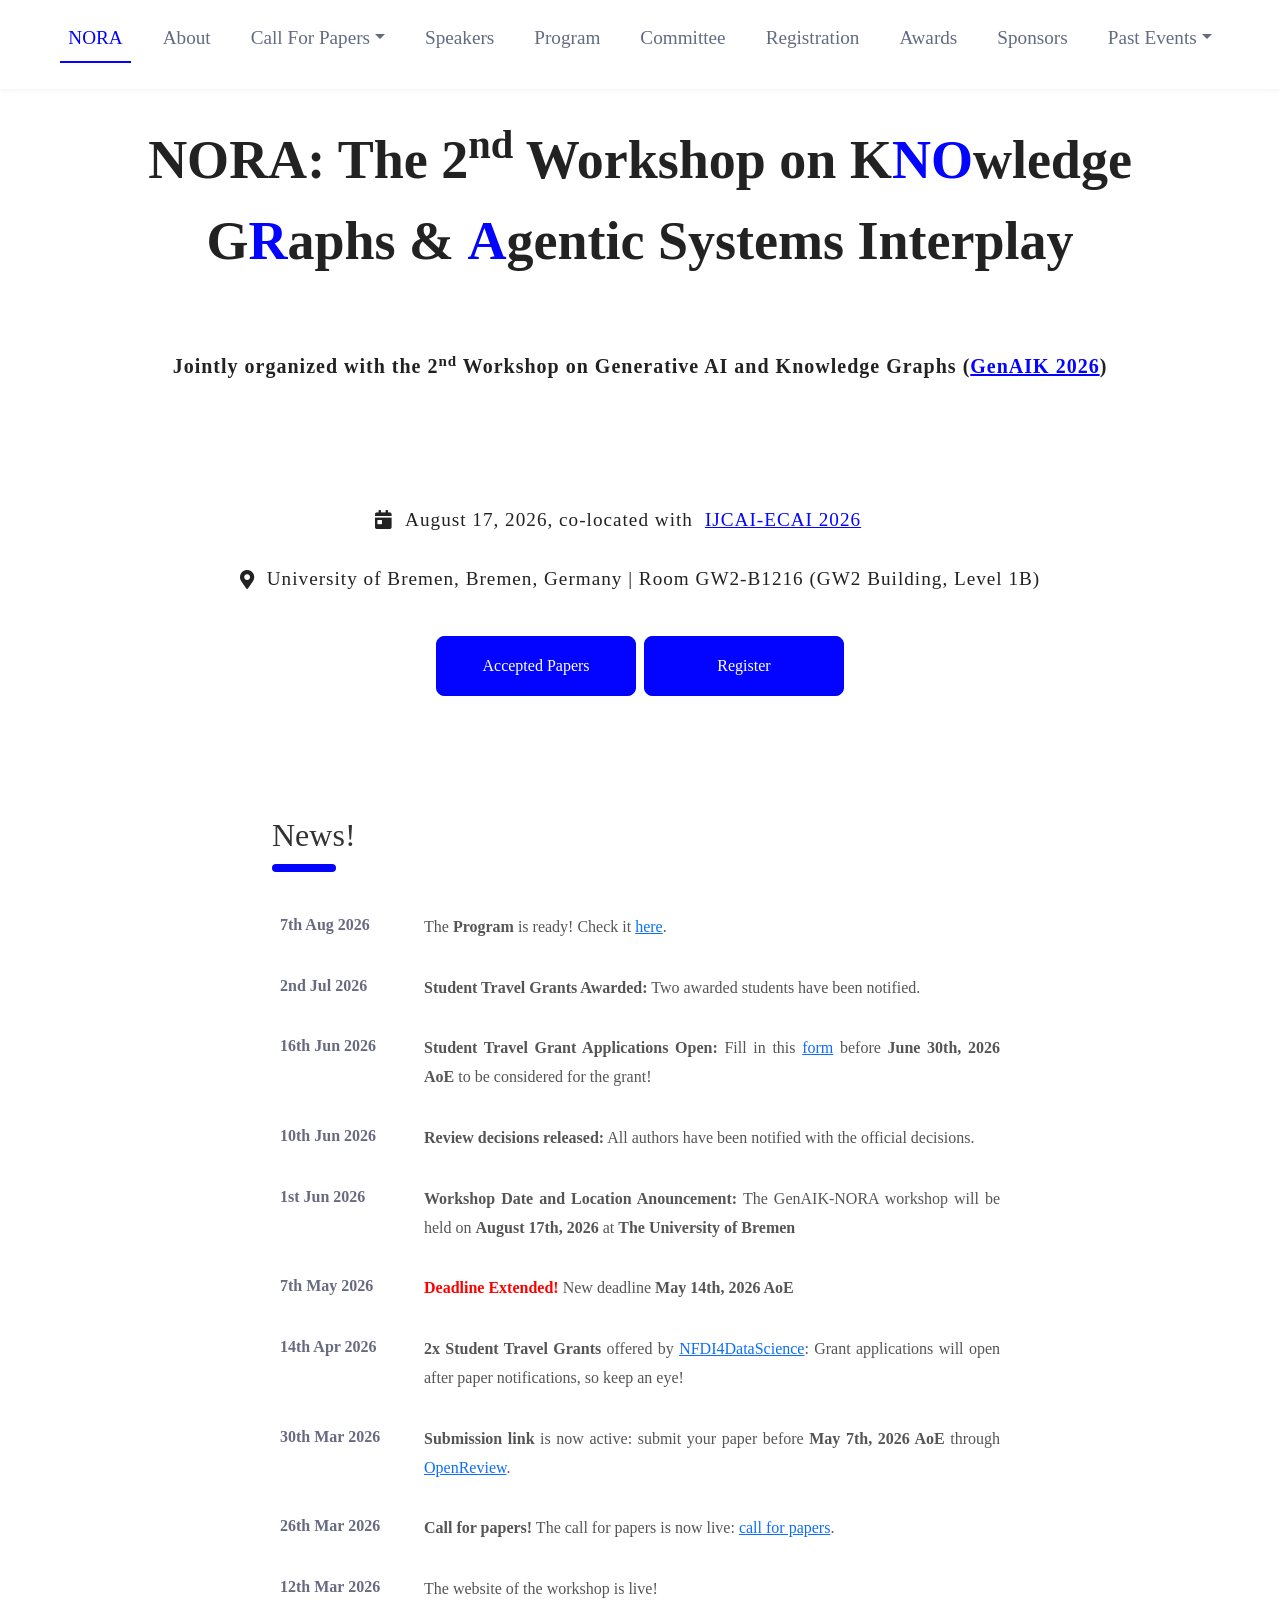
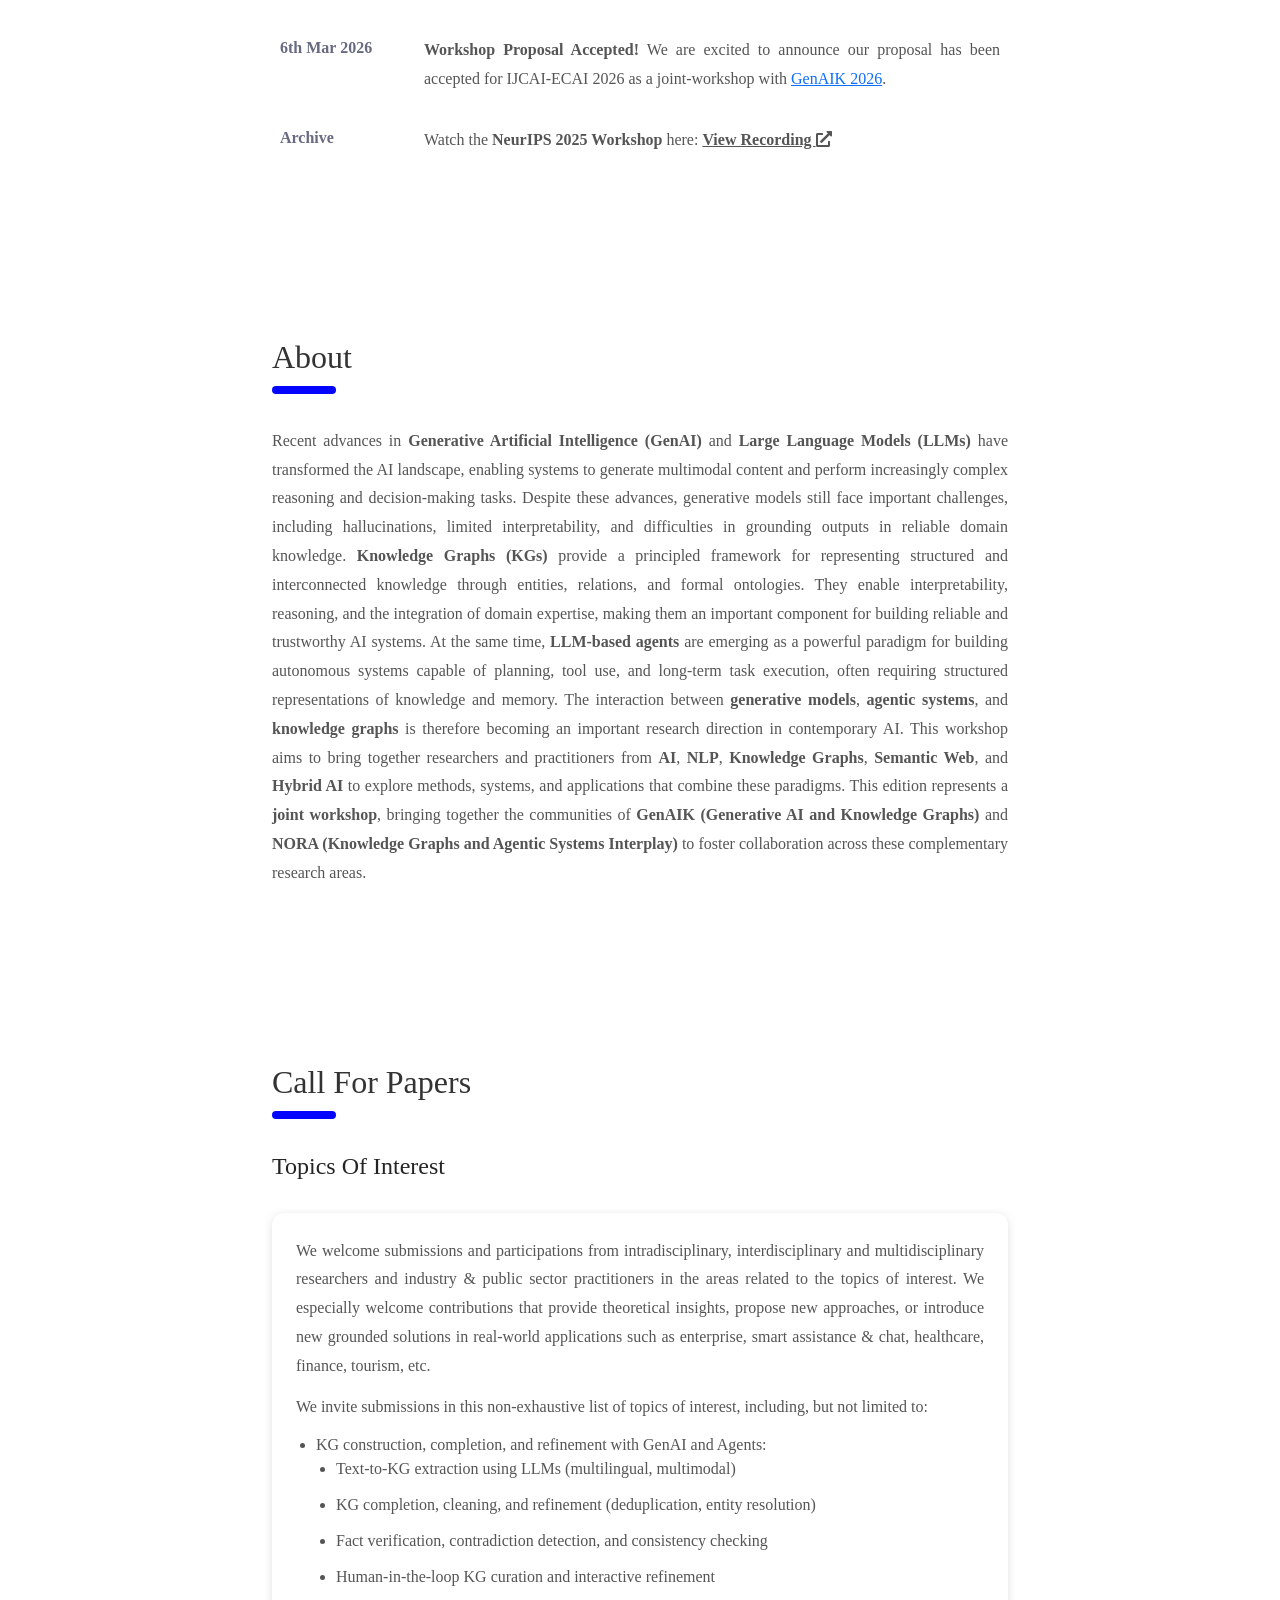
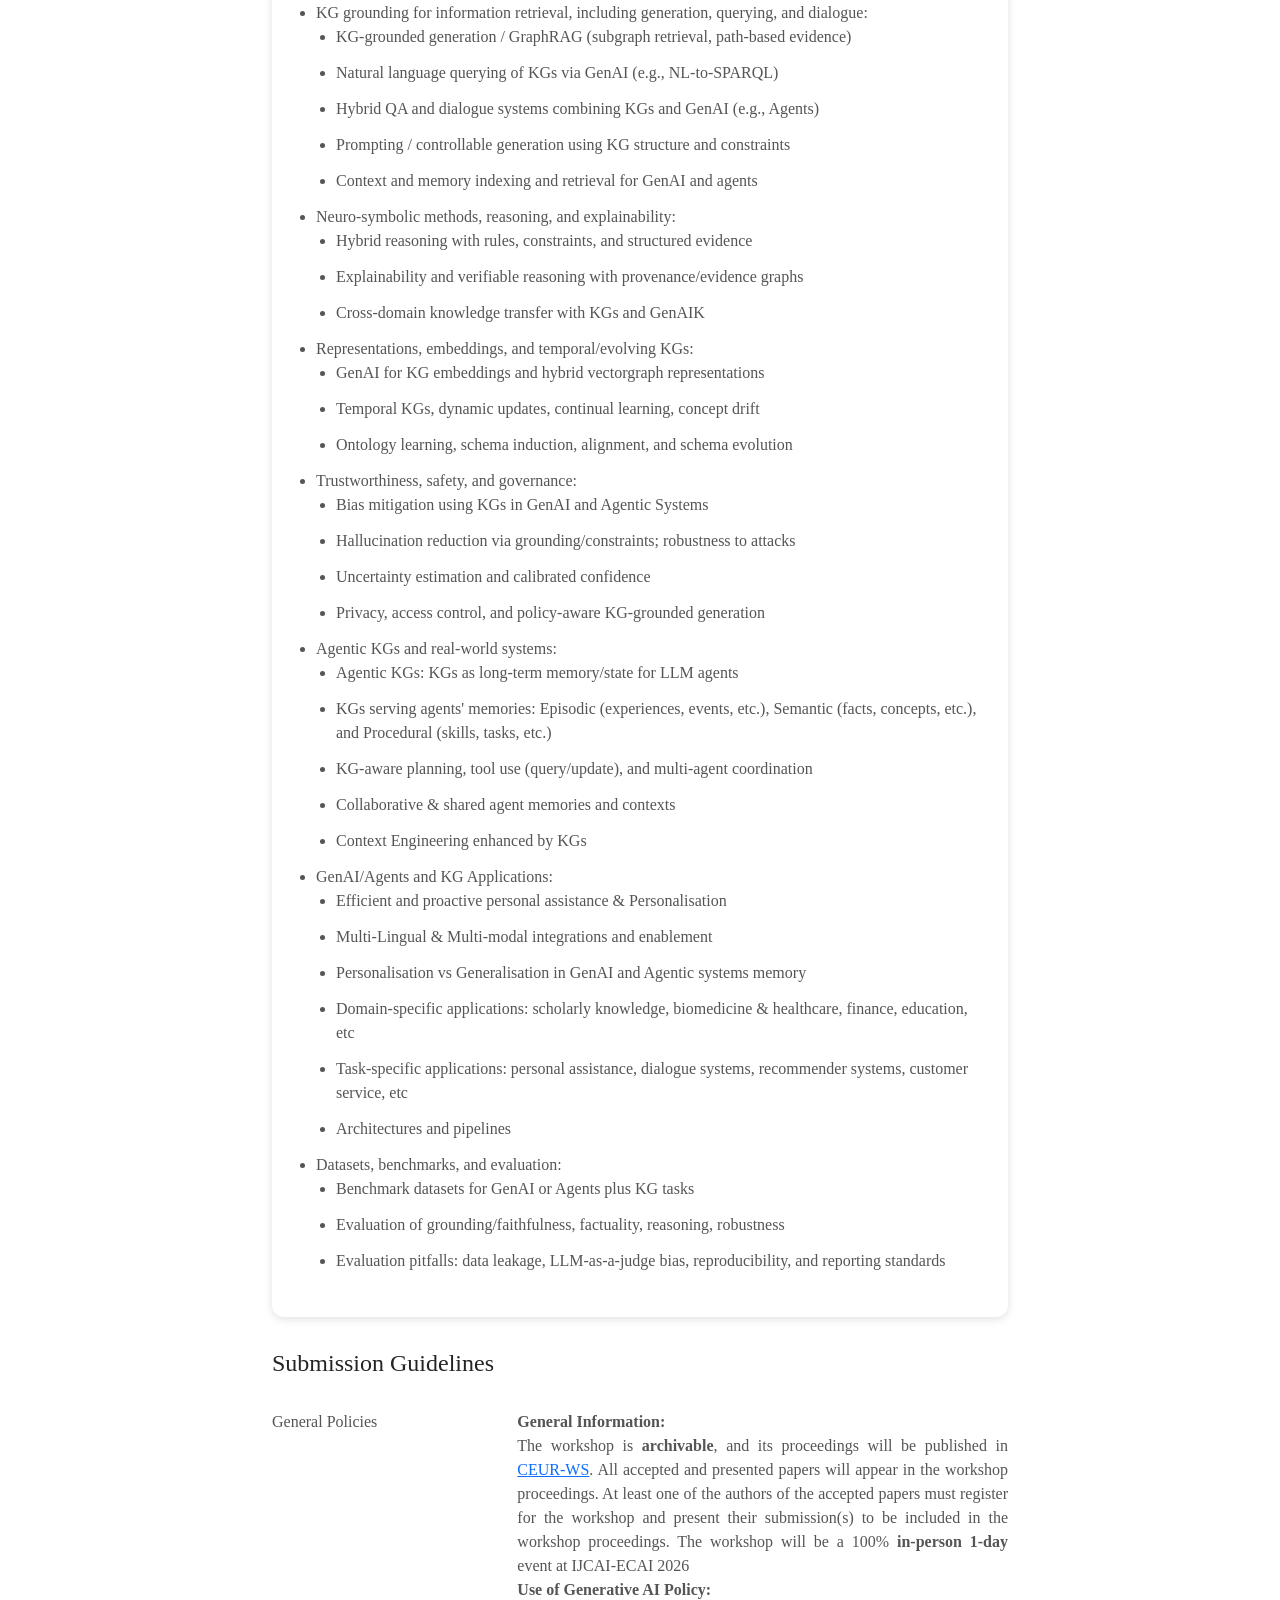
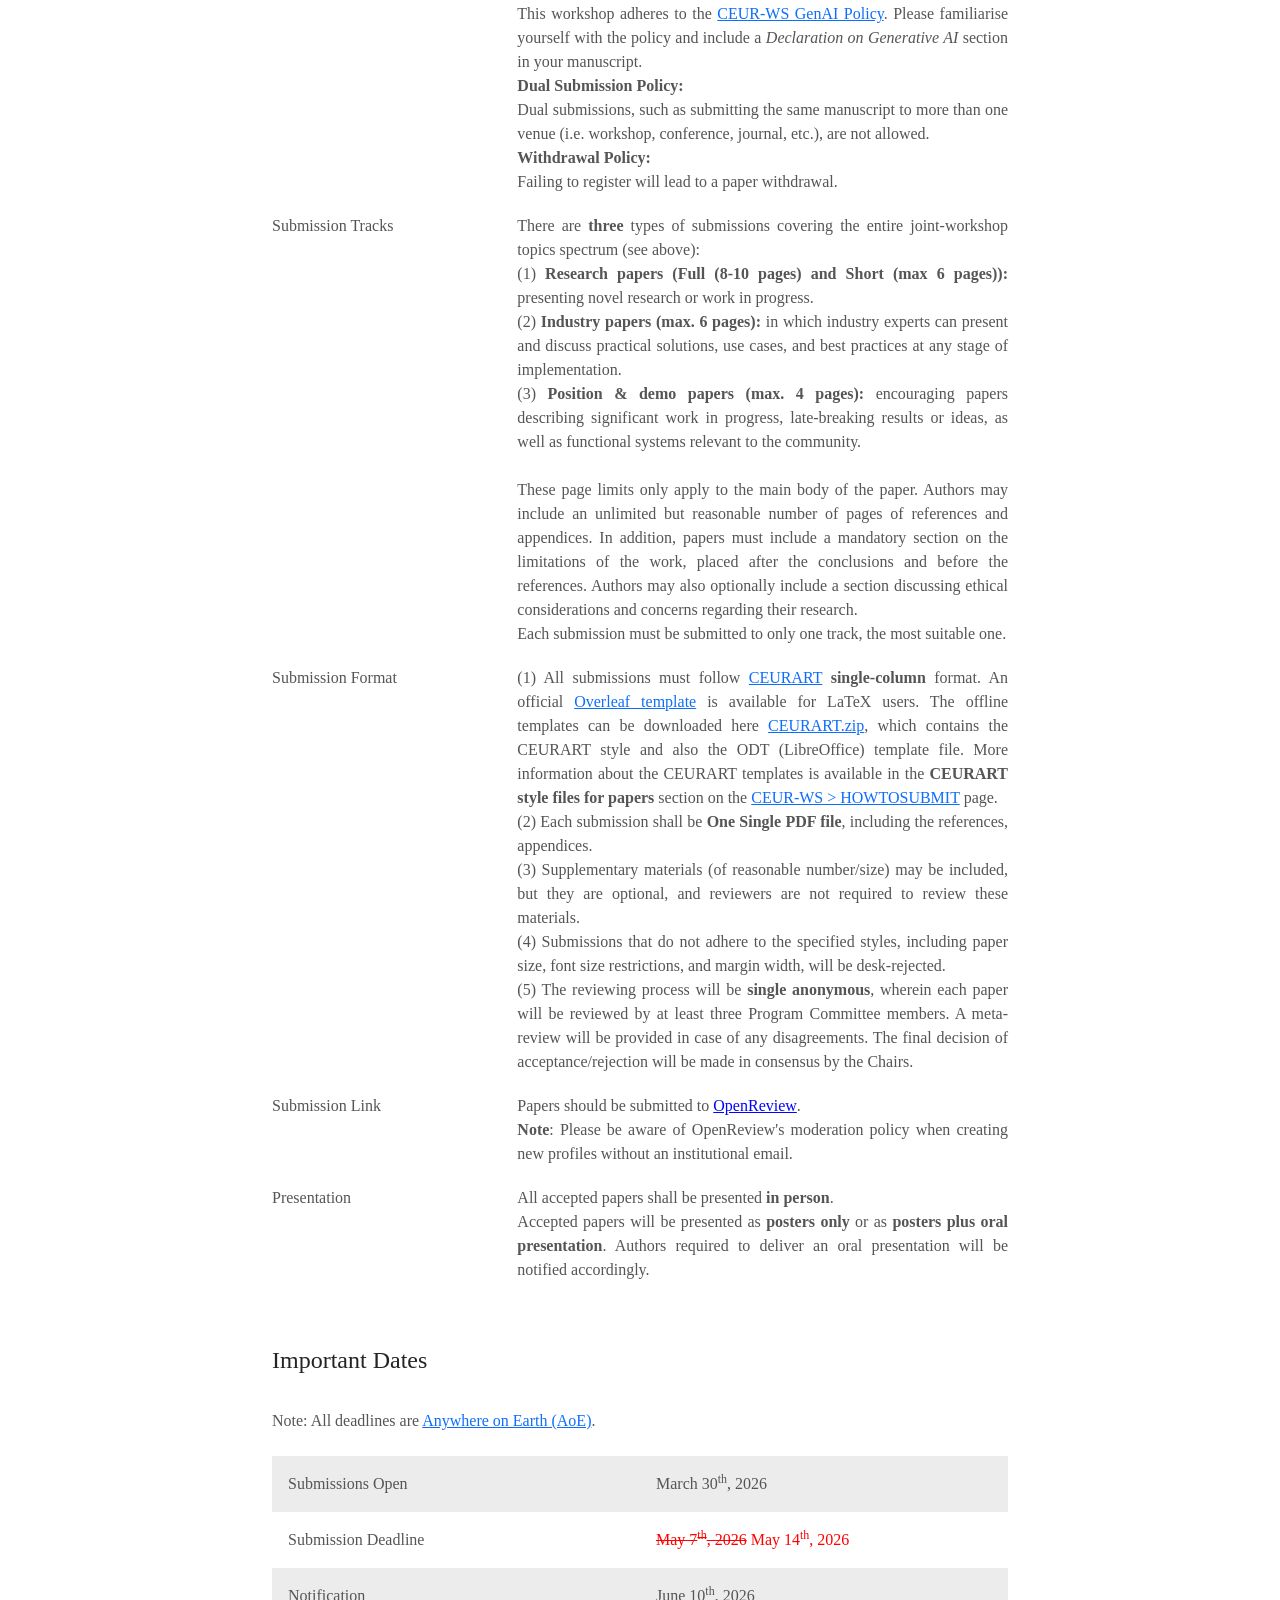
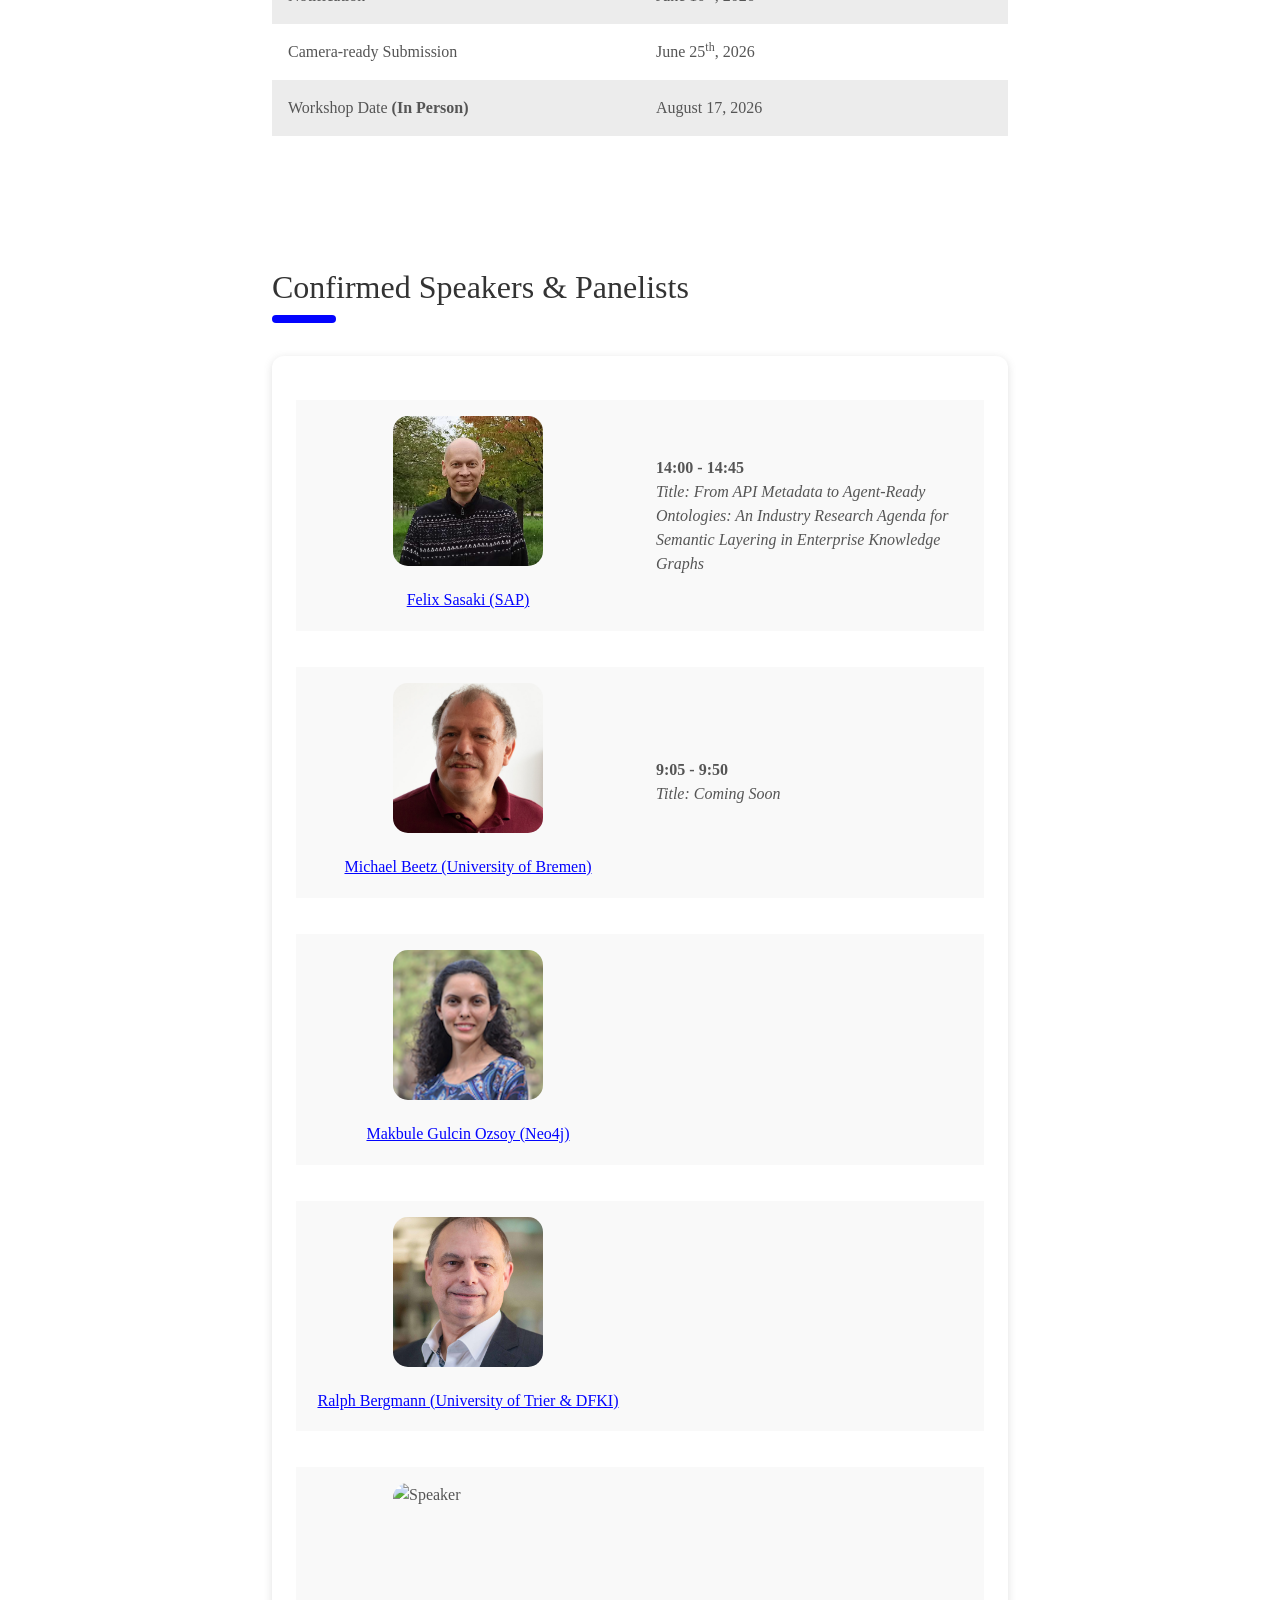
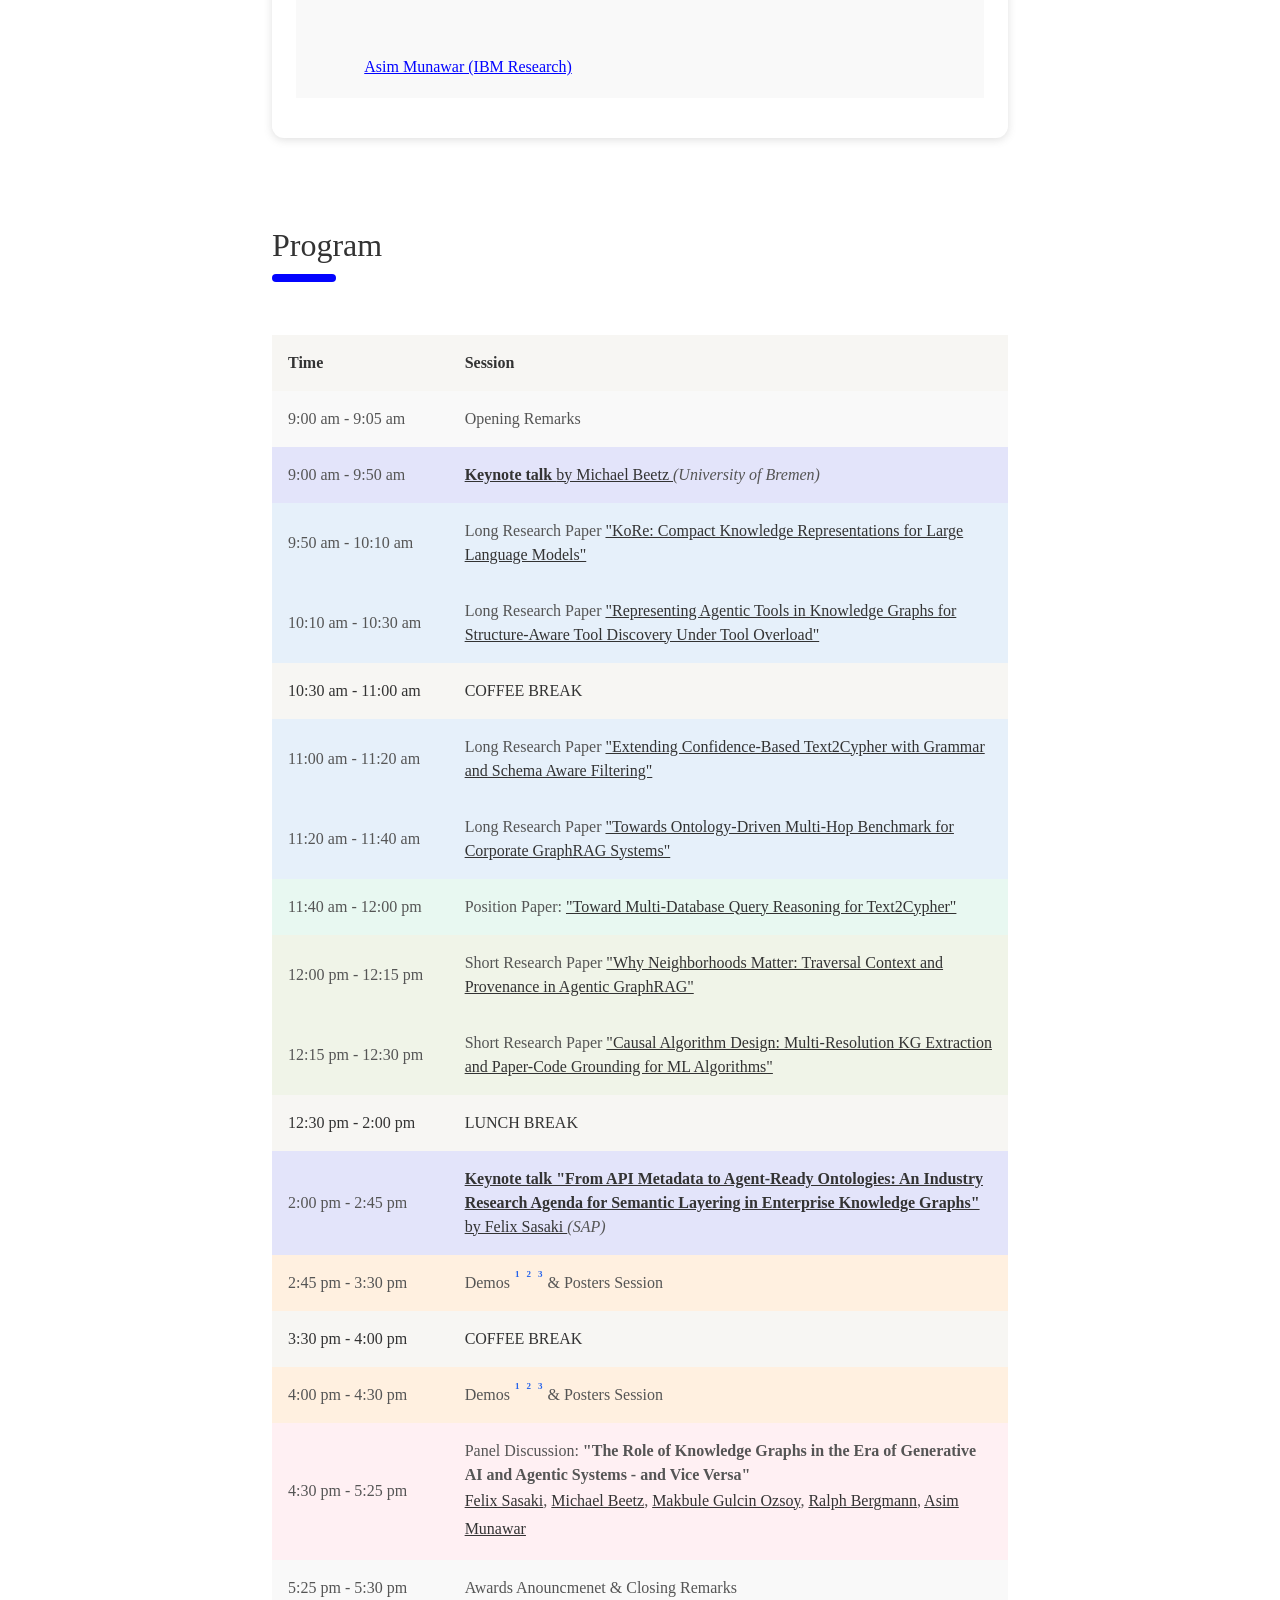
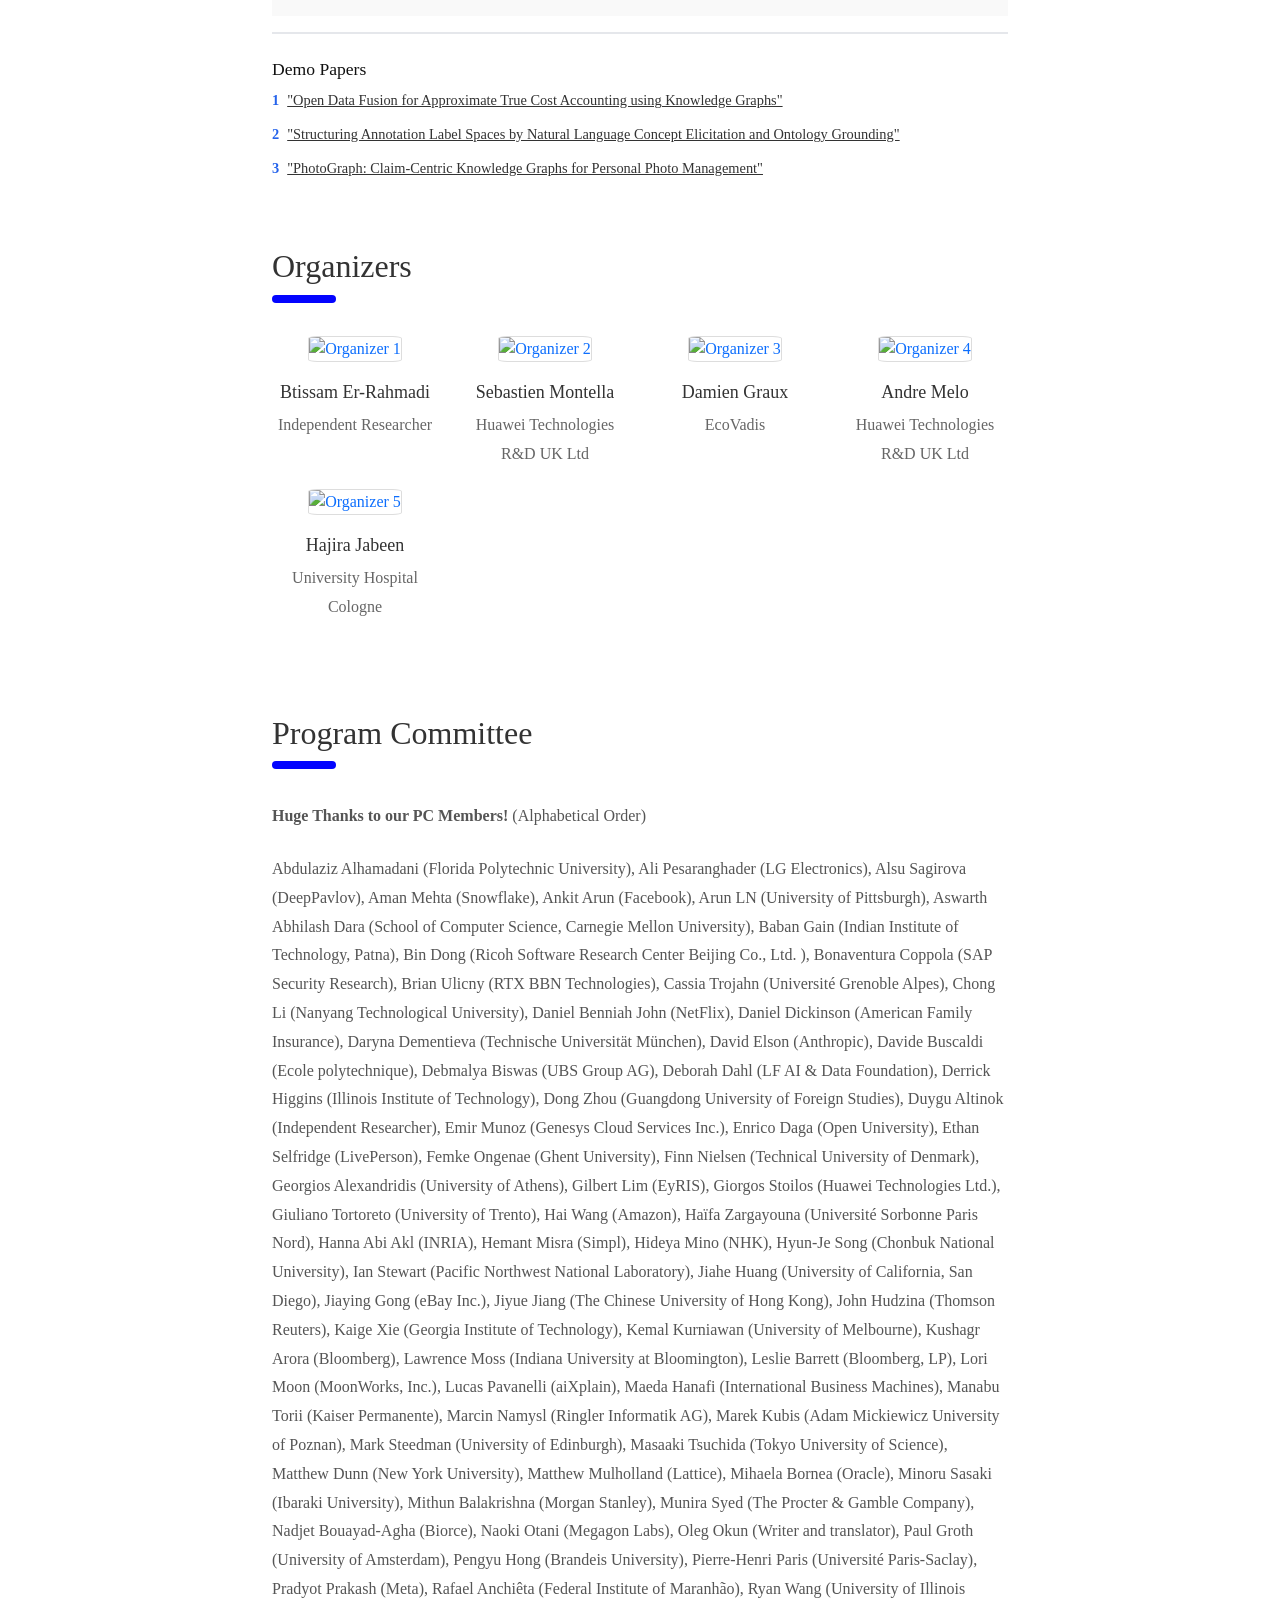
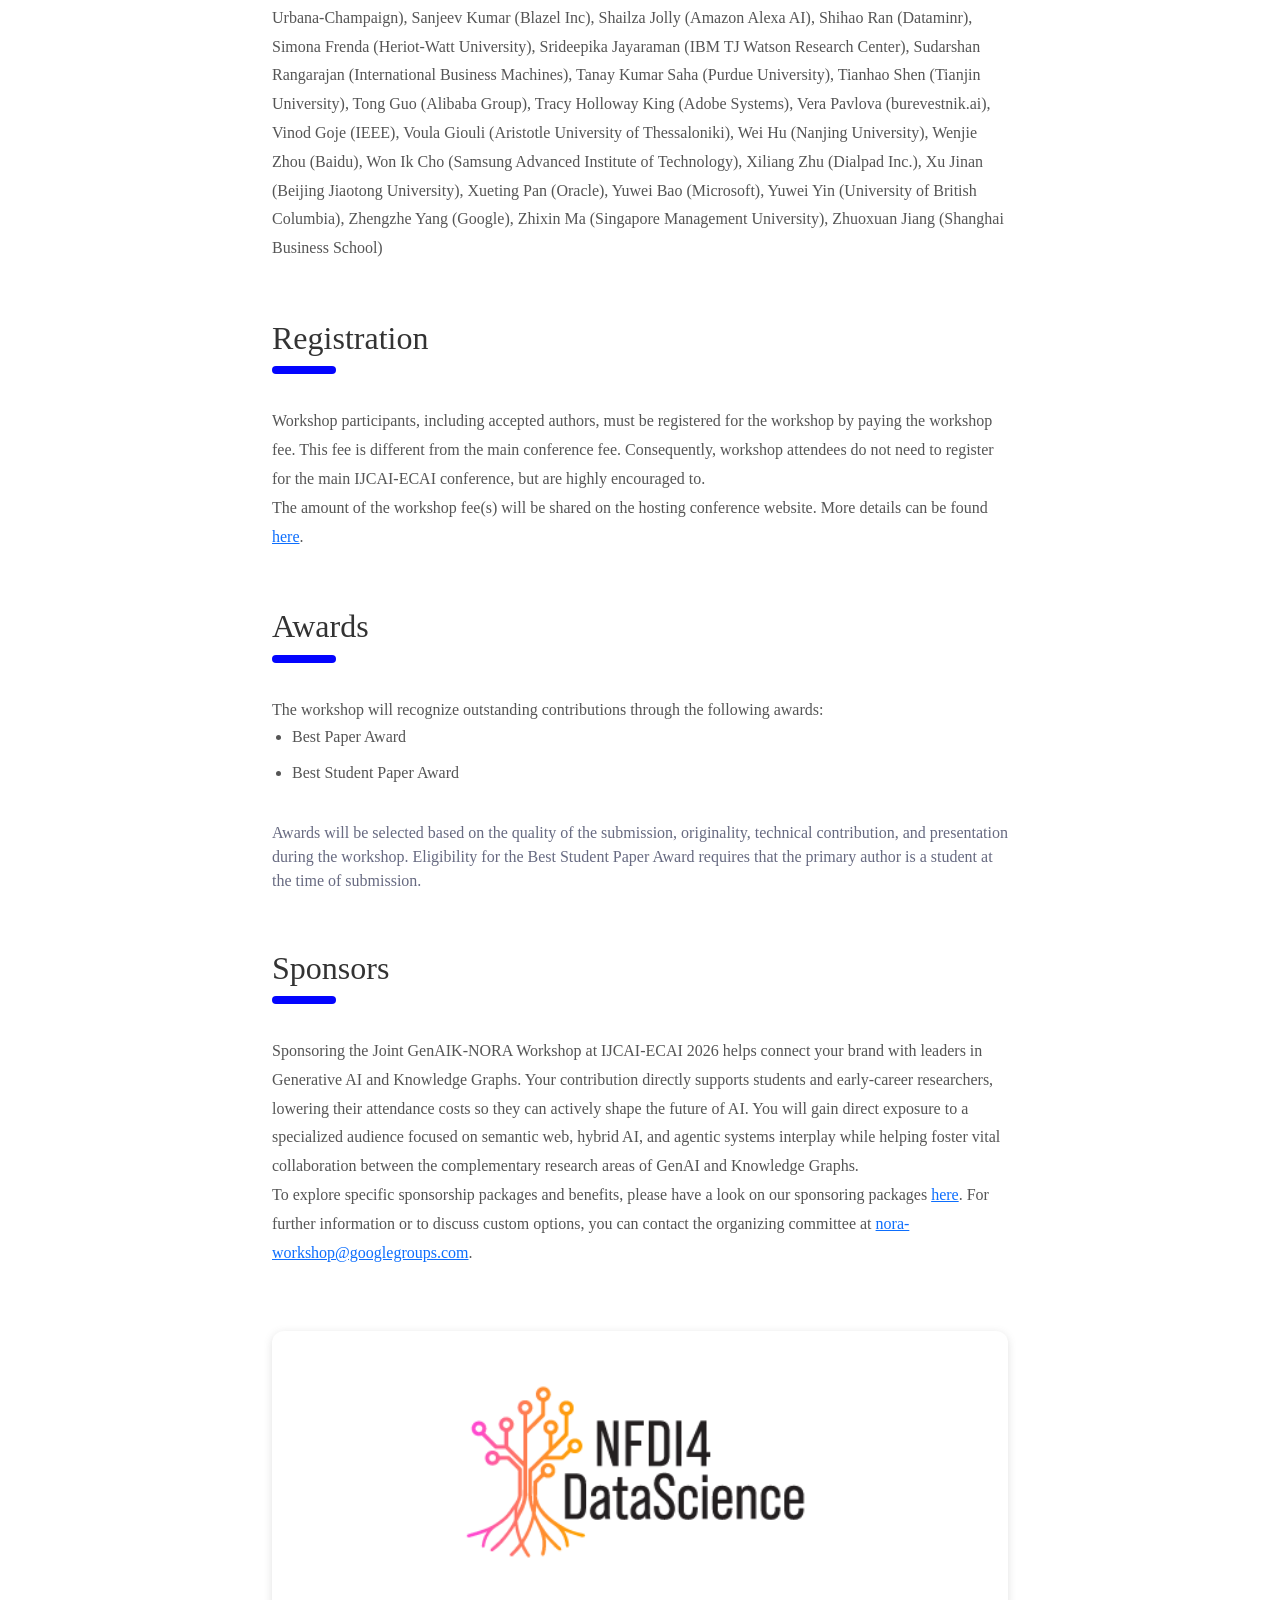
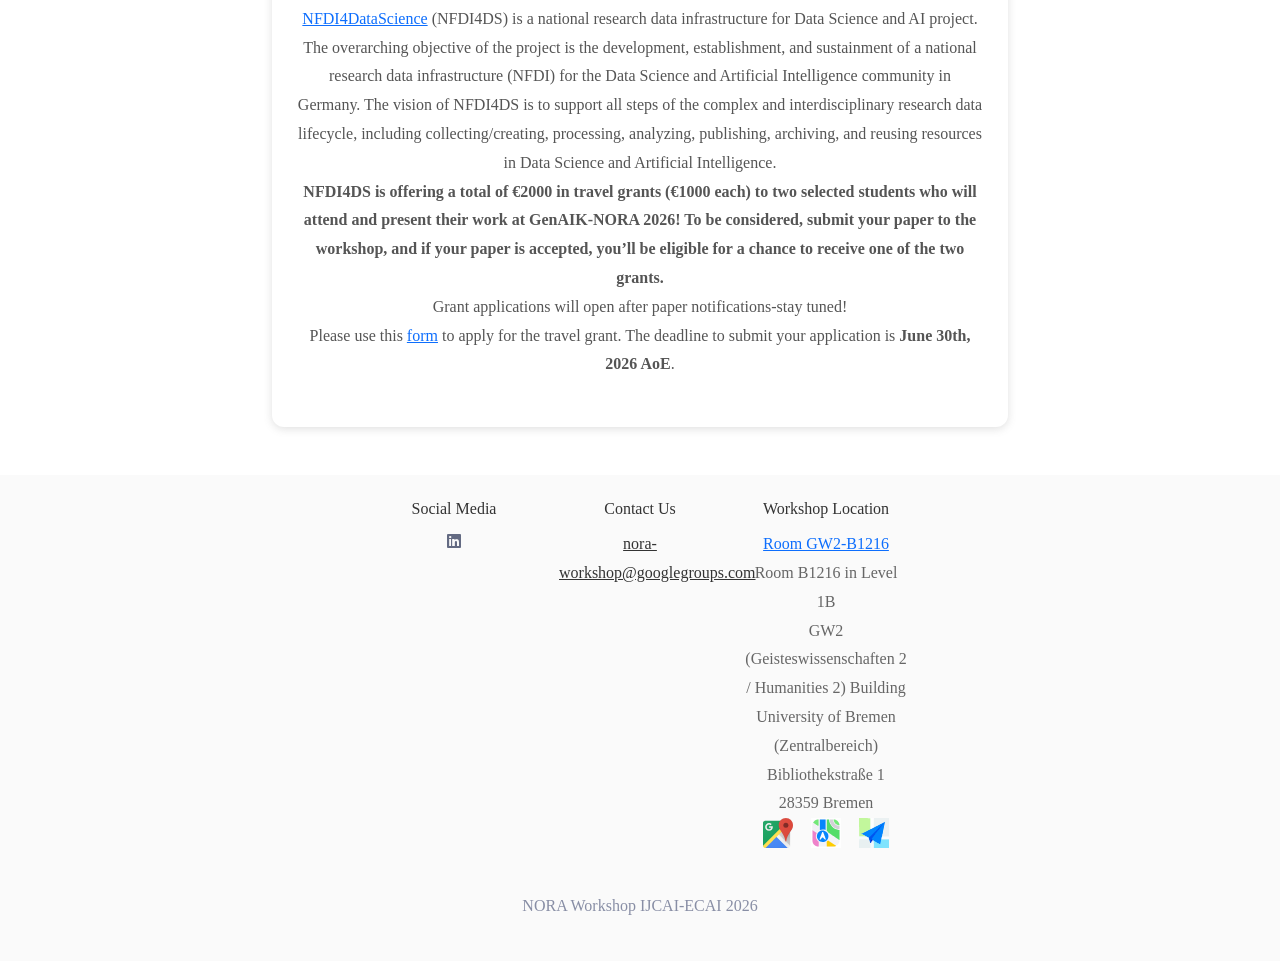
==== commit 4920e64b: "add panellist info" ====
--- a/index.html
+++ b/index.html
@@ -642,7 +642,7 @@
                                     <table class="table table-sm">
                                         <tbody> 
                                             <tr>
-                                                <td><img src="assets/images/blank-profile.jpeg" alt="Speaker" class="img-fluid speaker-img-modal">
+                                                <td><img src="assets/images/speakers/rbergmann.jpg" alt="Speaker" class="img-fluid speaker-img-modal">
                                                     <p style="text-align: center;">
                                                         <a class="link" class="modal-trigger" href="#modal-rbergmann" data-bs-toggle="modal"
                                                         data-bs-target="#modal-rbergmann">Ralph Bergmann (University of Trier & DFKI)</a>
@@ -973,7 +973,7 @@
                 </div>
                 <div class="modal-body">
                     <div class="modal-header text-center">
-                        <img src="assets/images/blank-profile.jpeg" alt="Speaker" class="img-fluid speaker-img-modal">
+                        <img src="assets/images/speakers/rbergmann.jpg" alt="Speaker" class="img-fluid speaker-img-modal">
                         <h6>Ralph Bergmann</h6>
                         <p><i>University of Trier & DFKI</i></p>
                     </div>
@@ -984,7 +984,7 @@
                         <p><b>Abstract:</b> TBD </p>
                         -->
                         <p><b>Bio:</b>  
-                        Coming Soon
+                        Ralph Bergmann is full professor of Business Informatics and Artificial Intelligence at Trier University and scientific director of the department Experience-Based Learning Systems at the German Research Center for Artificial Intelligence (DFKI). Over the past 35 years he has significantly contributed to the foundations and applications of AI across a broad range of topics, including case-based reasoning, knowledge representation, machine learning and knowledge-based systems. His current research on experience-based learning systems develops hybrid, neuro-symbolic architectures. They combine semantic technologies, ontologies and knowledge graphs with case-based reasoning, machine learning and generative AI. The aim is to build agentic systems that reason over structured knowledge and experience in an adaptive and explainable manner. Applications range from intelligent process management and industrial production to healthcare and energy management. Ralph authored more than 300 refereed papers, including four books and 13 edited proceedings volumes, and led more than 65 research projects.
                         </p>
                     </div>
                     
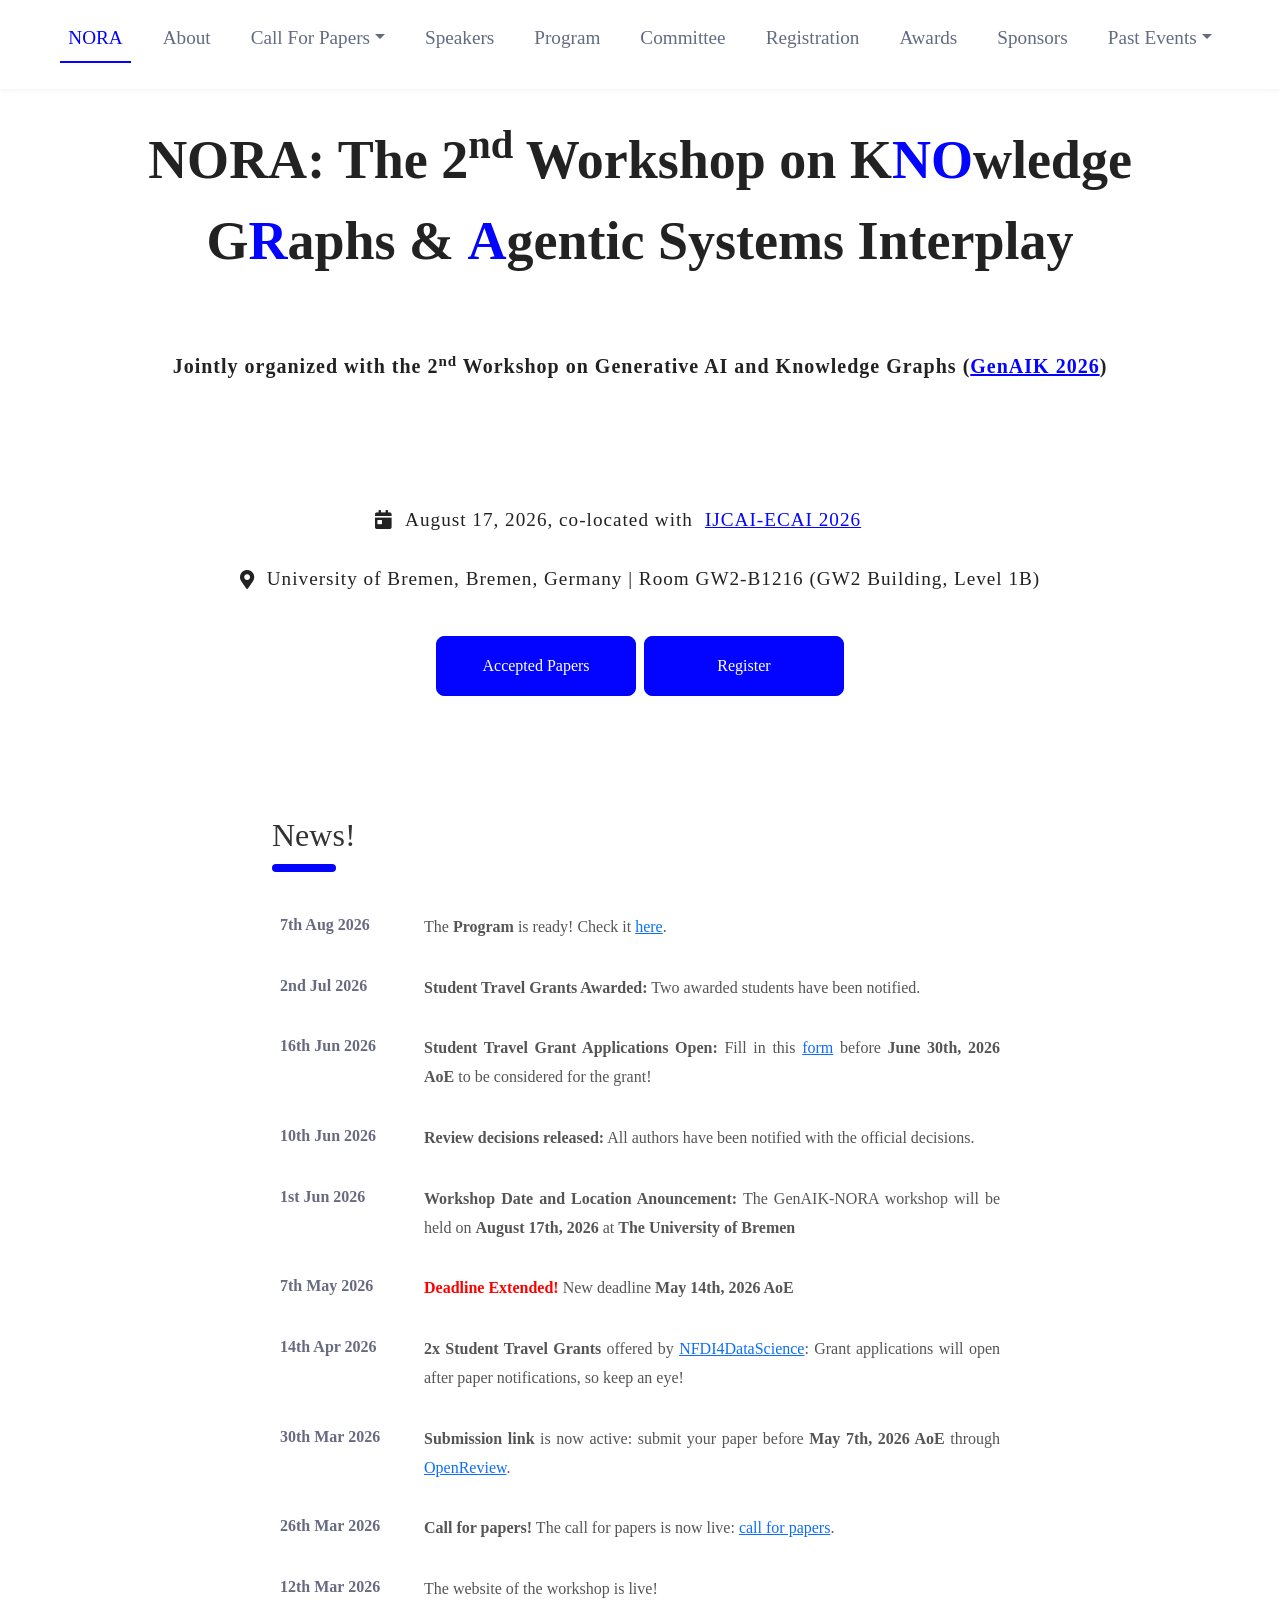
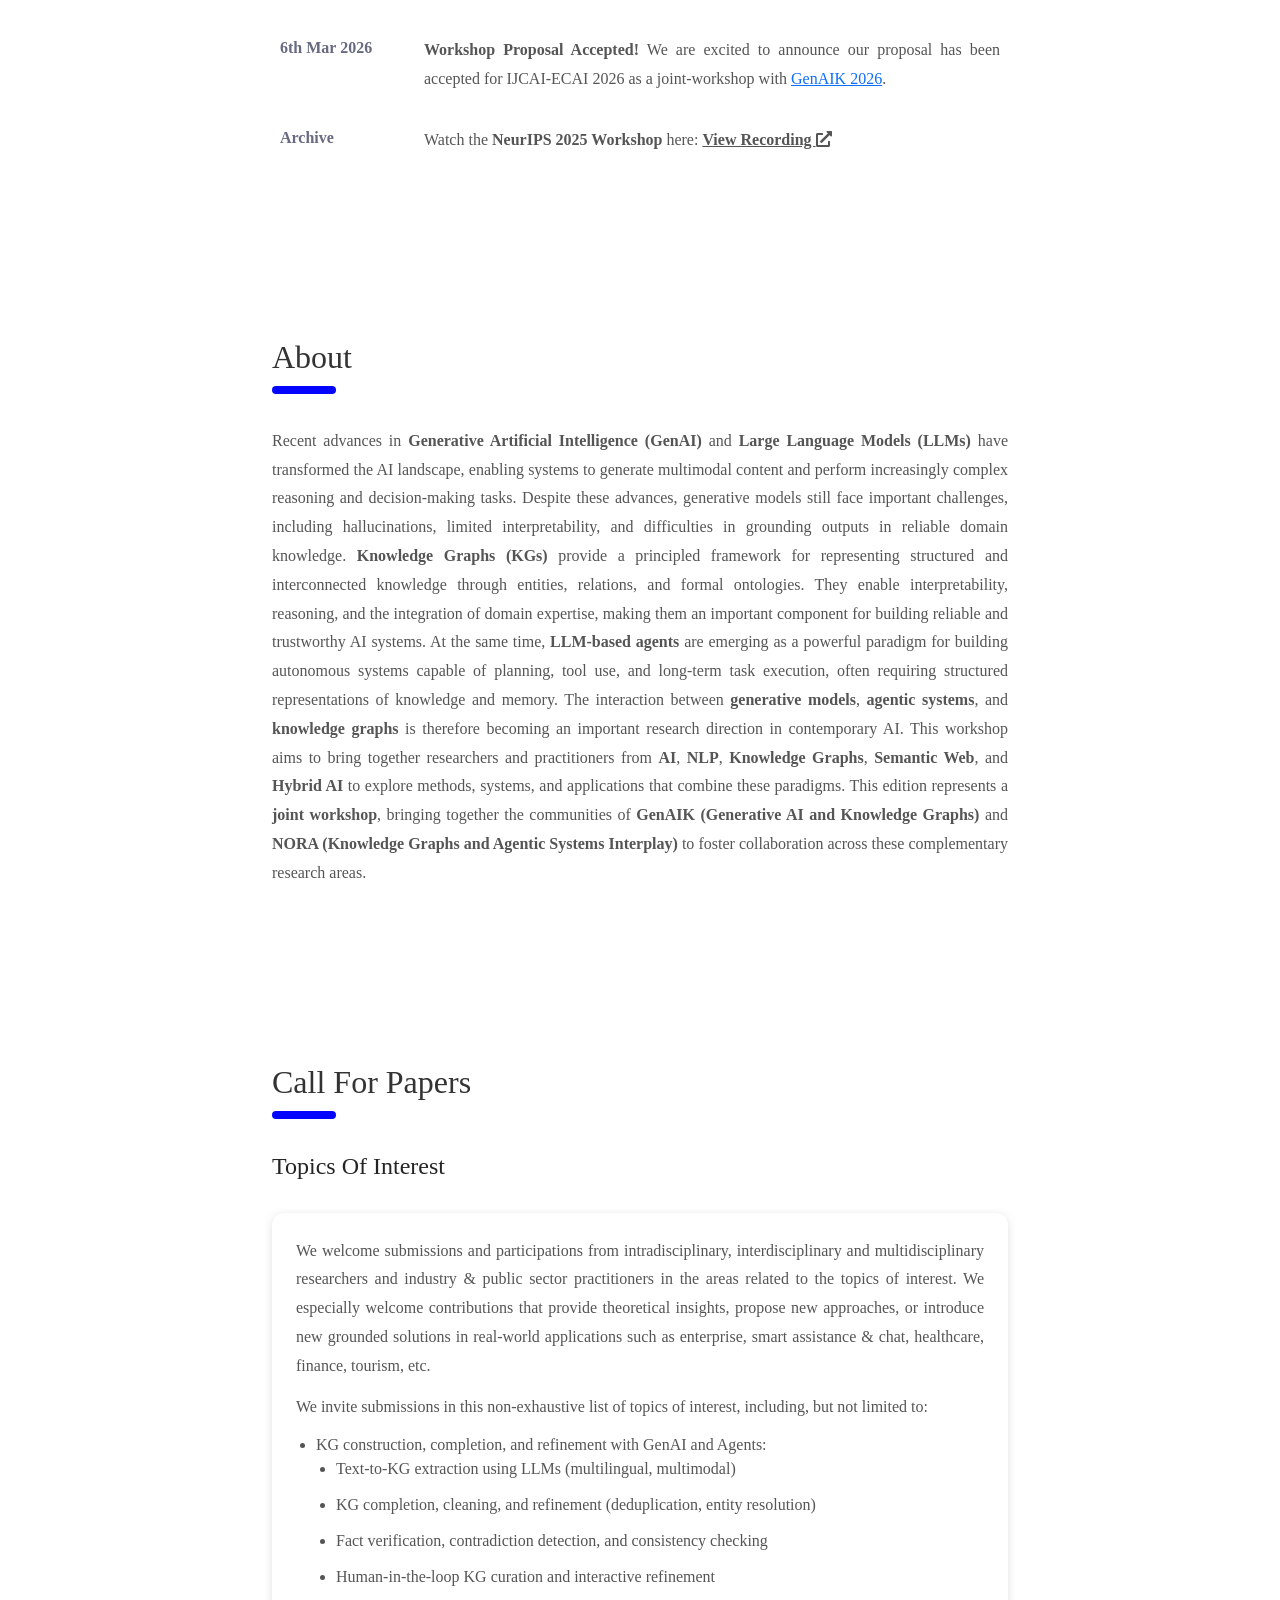
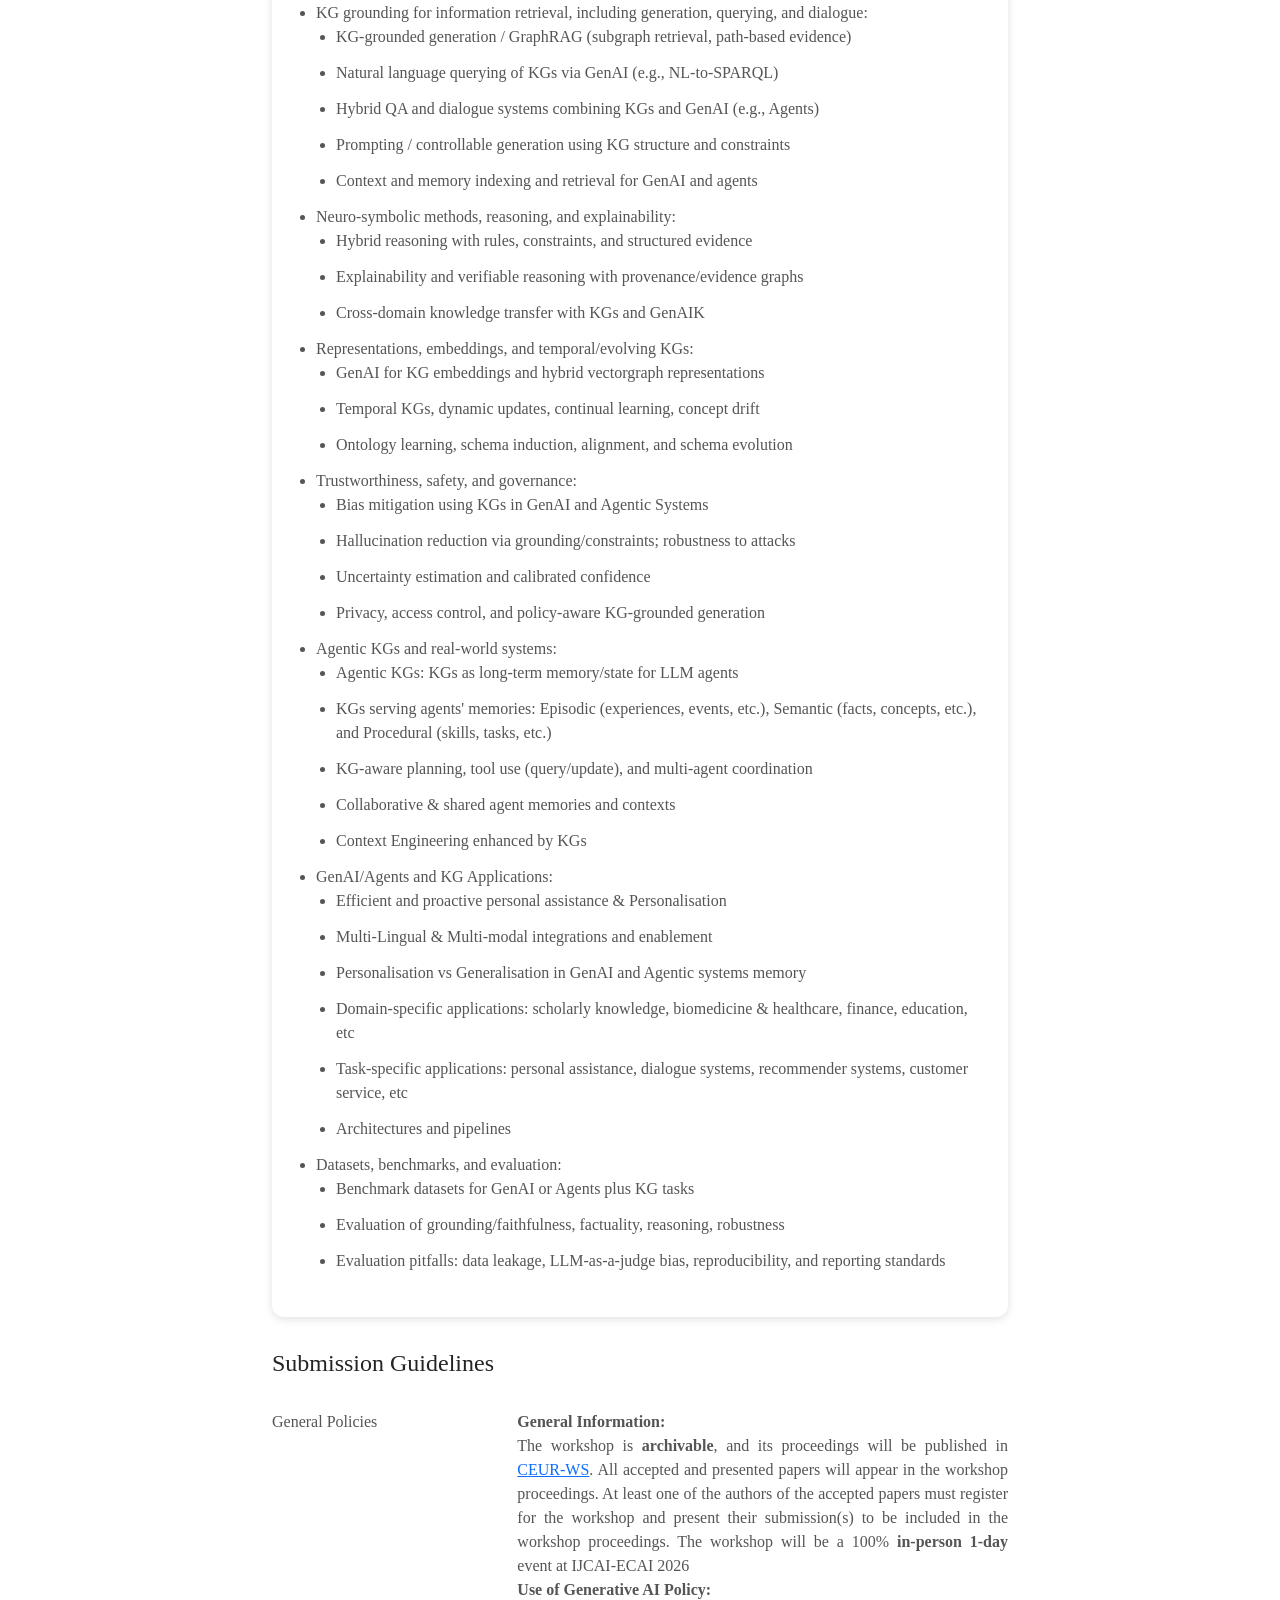
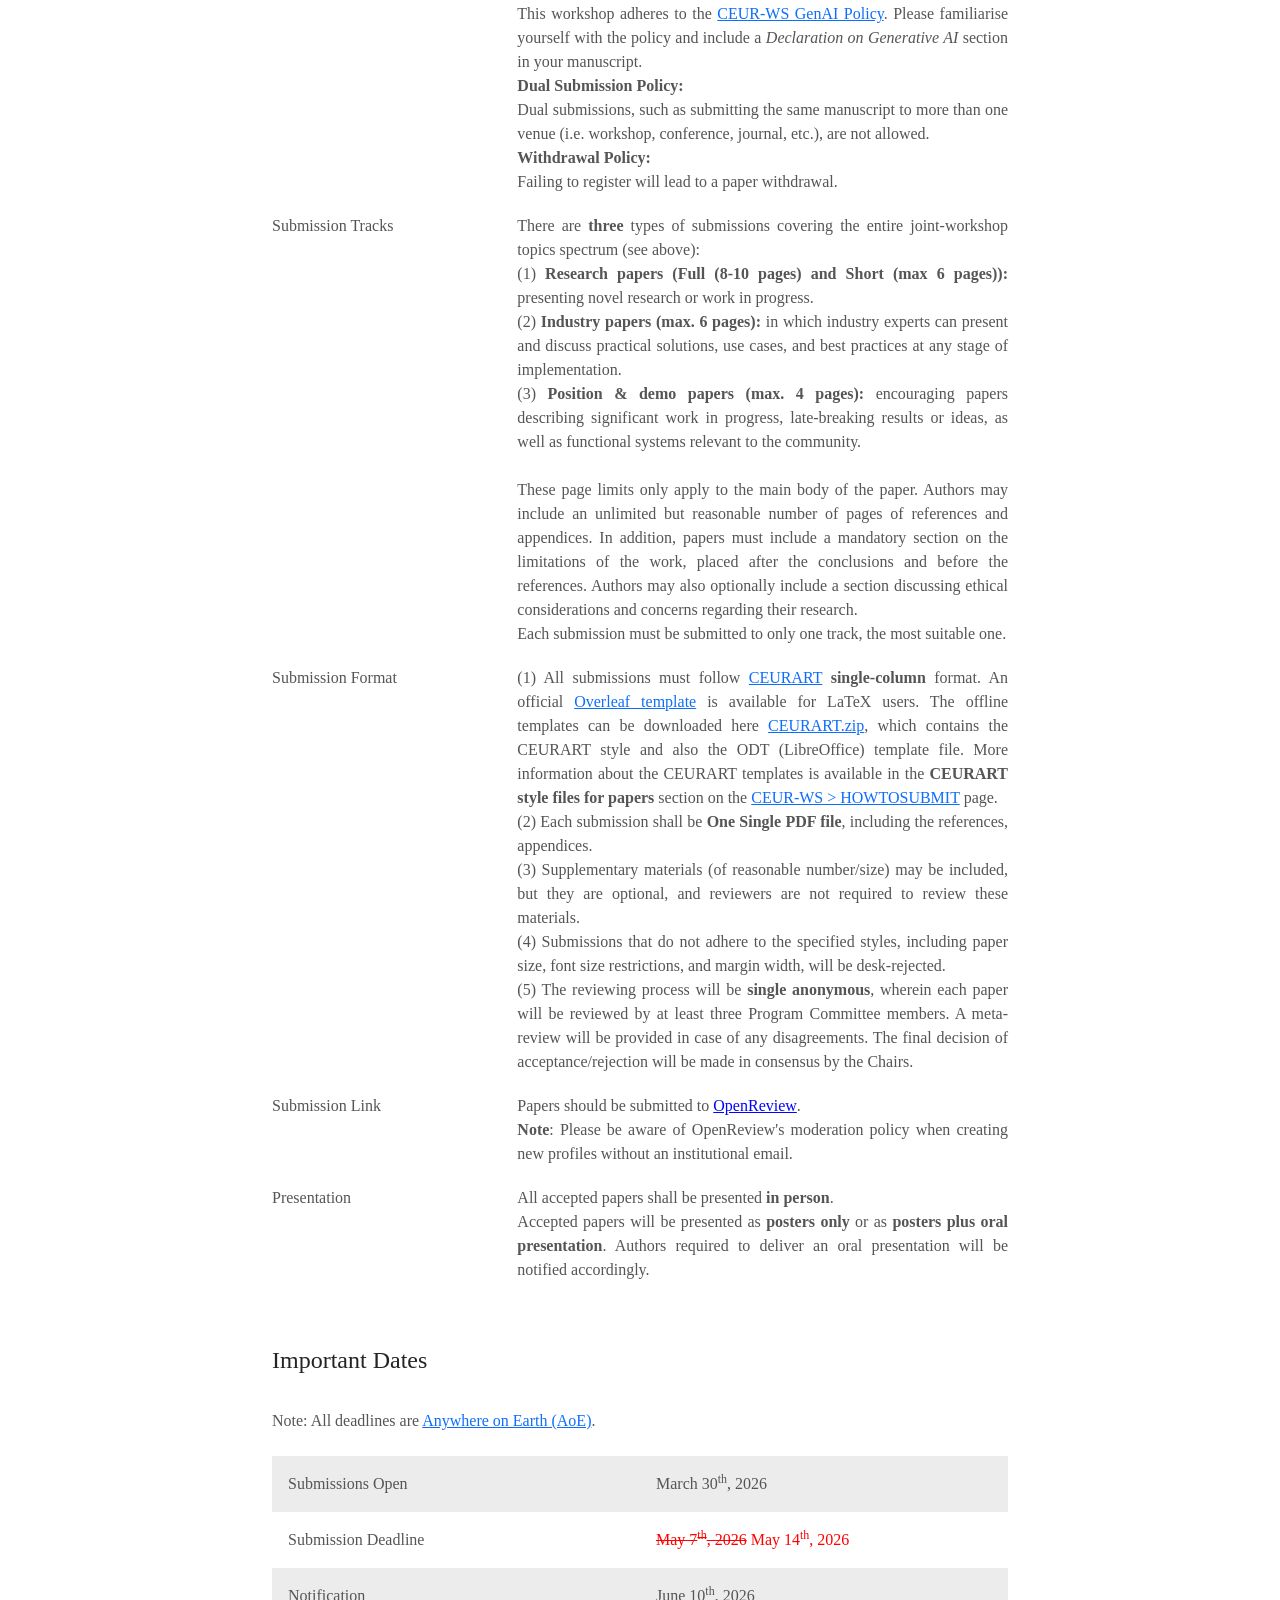
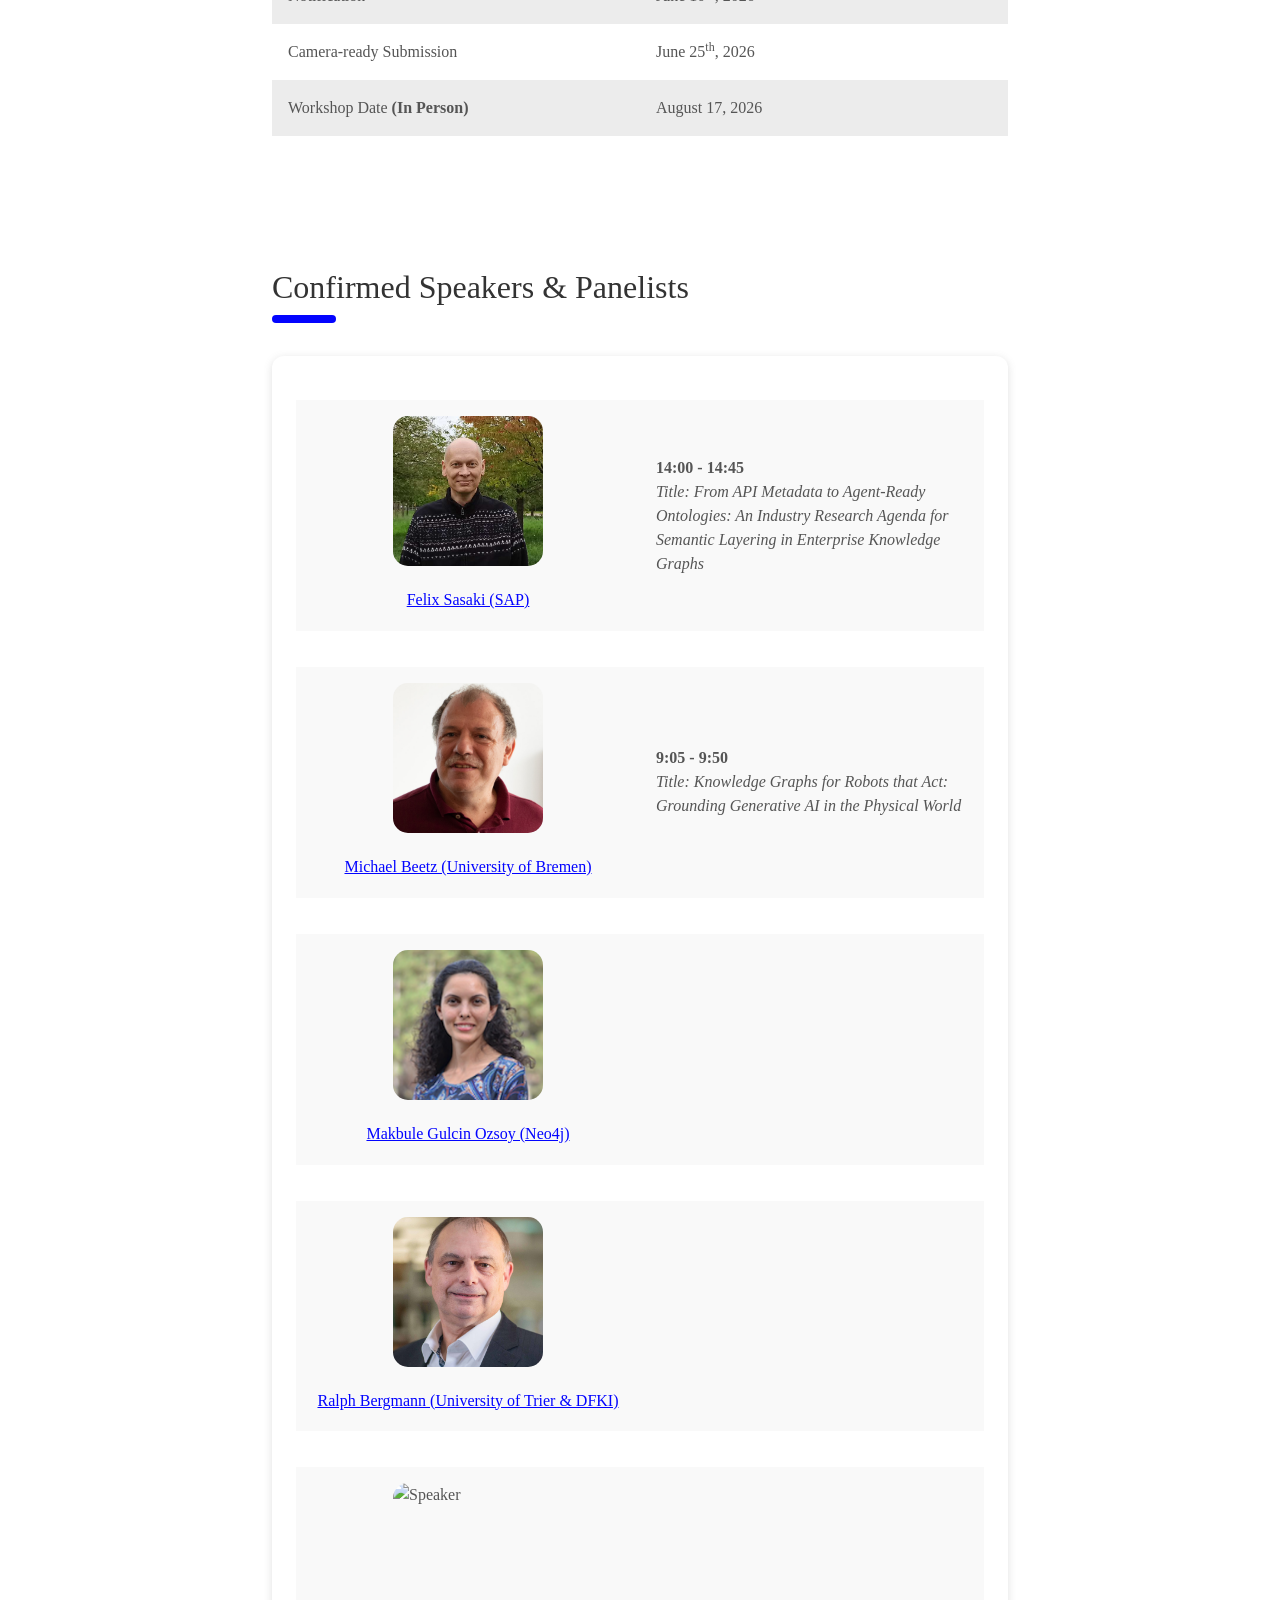
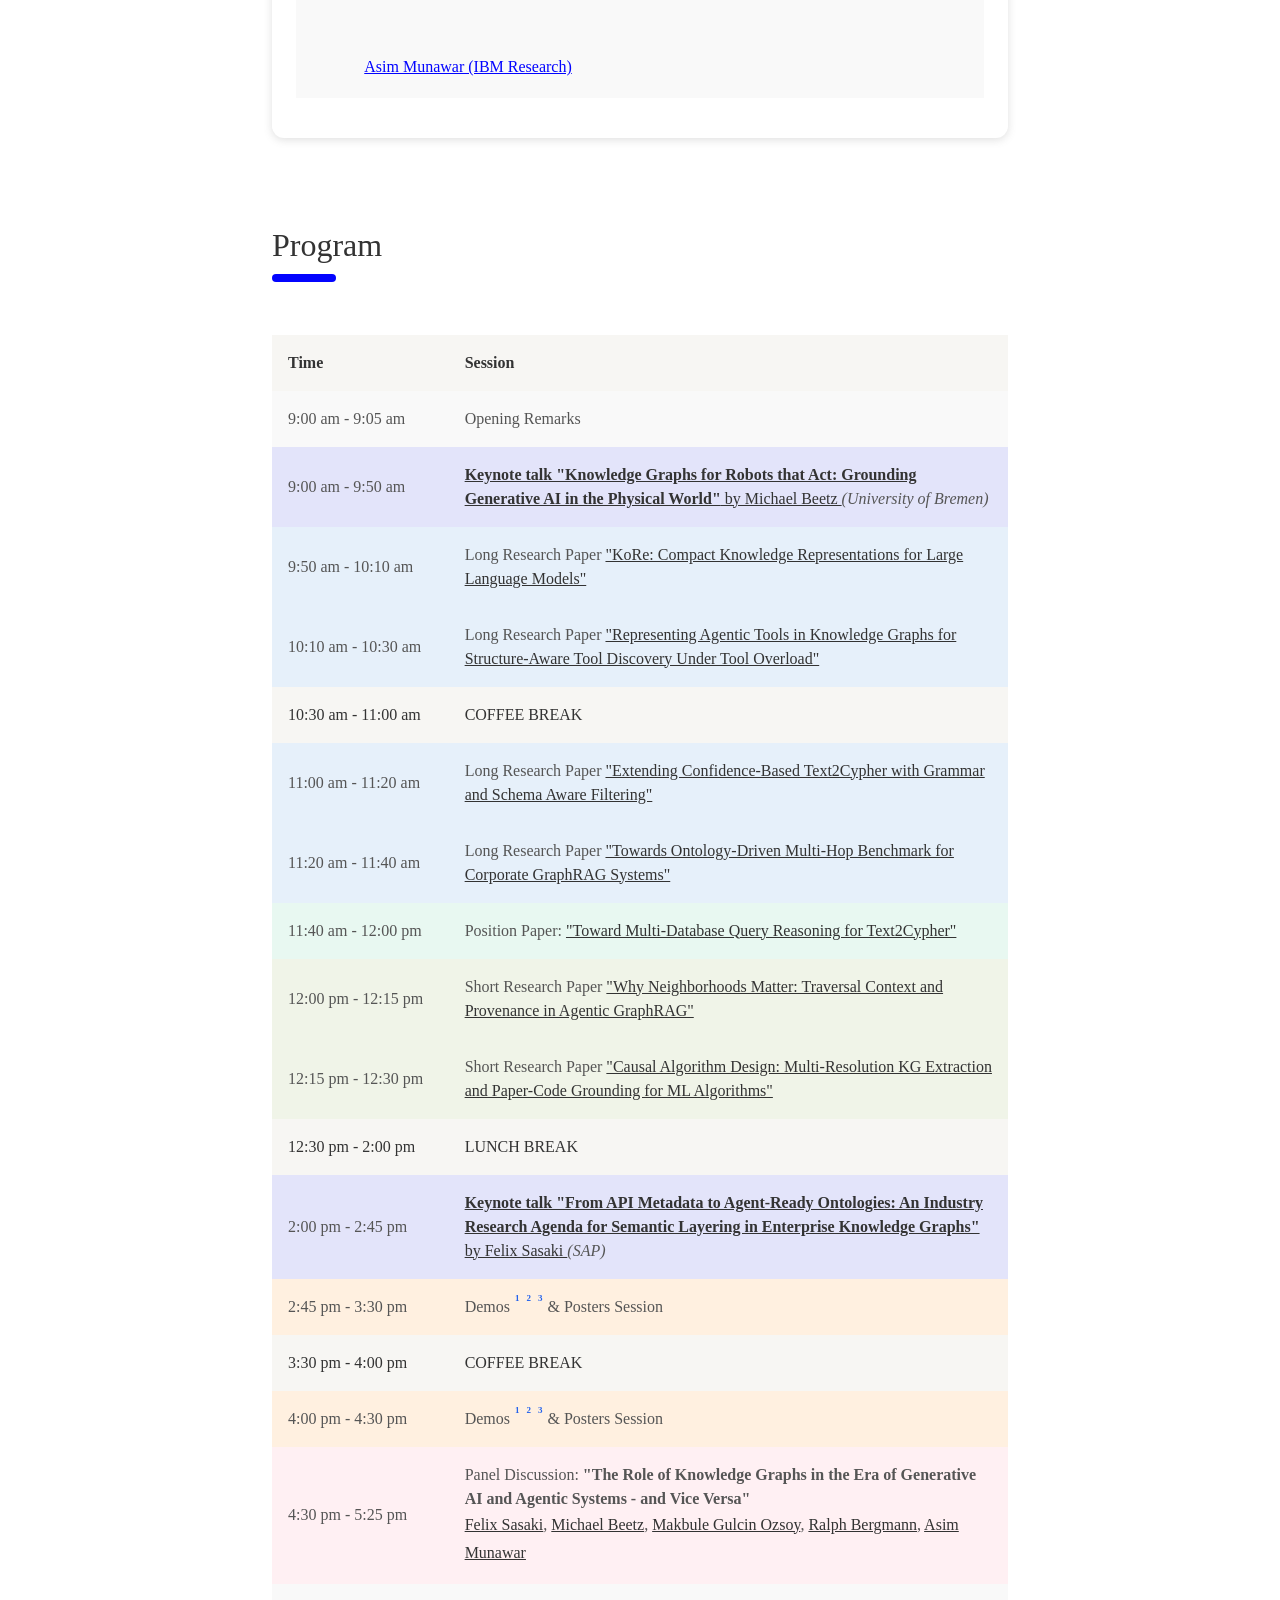
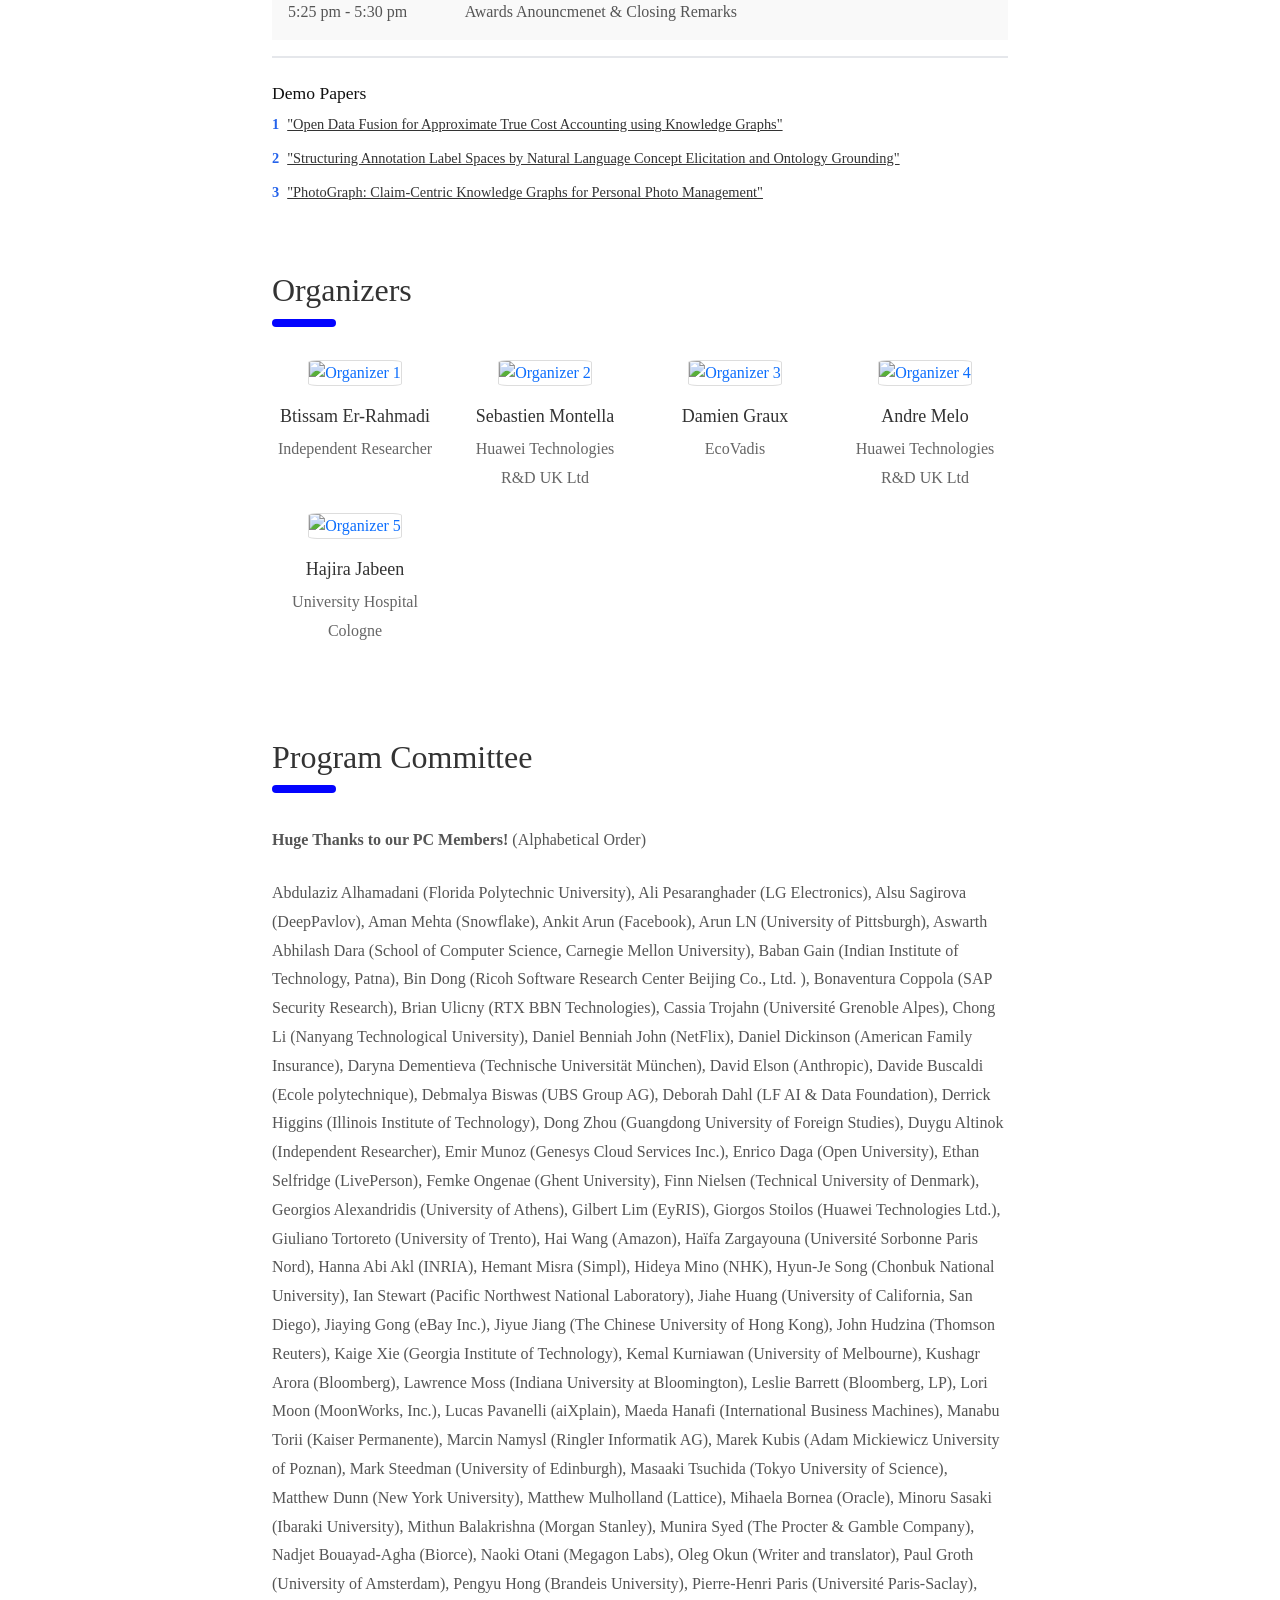
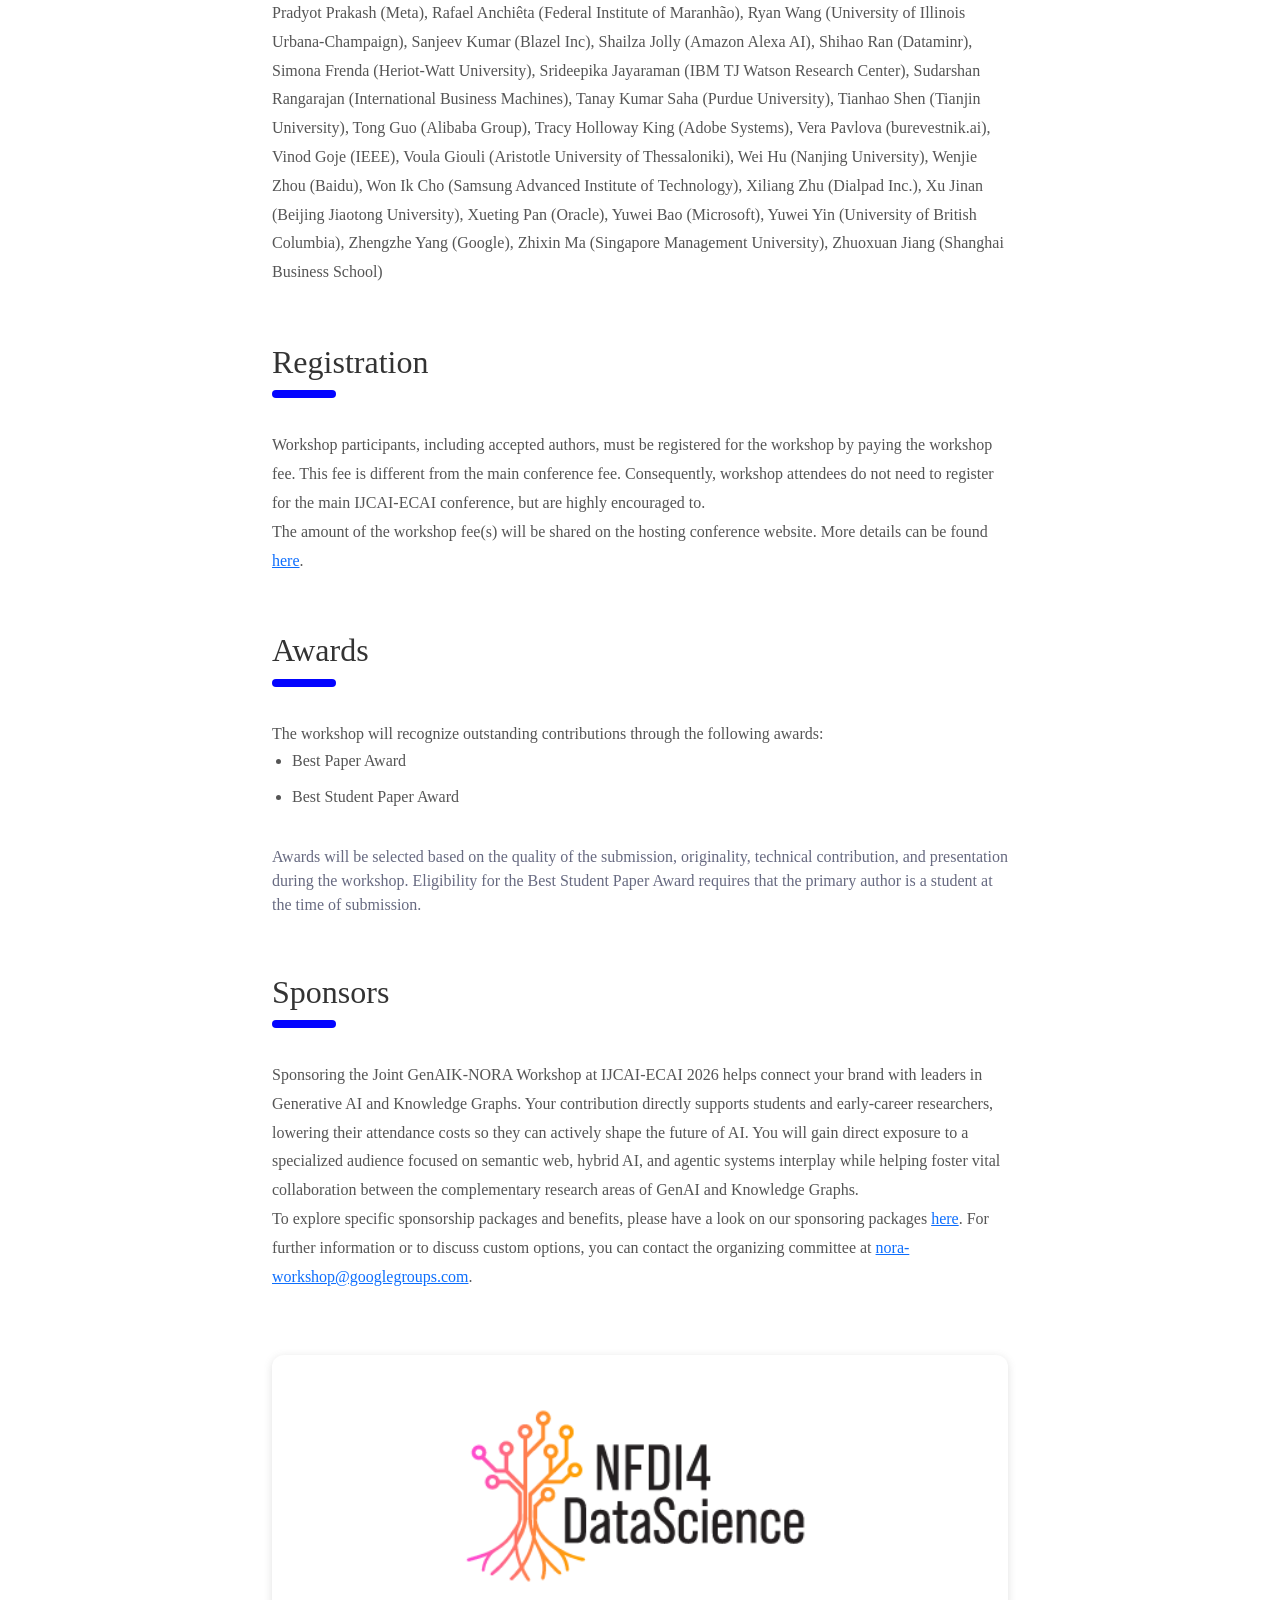
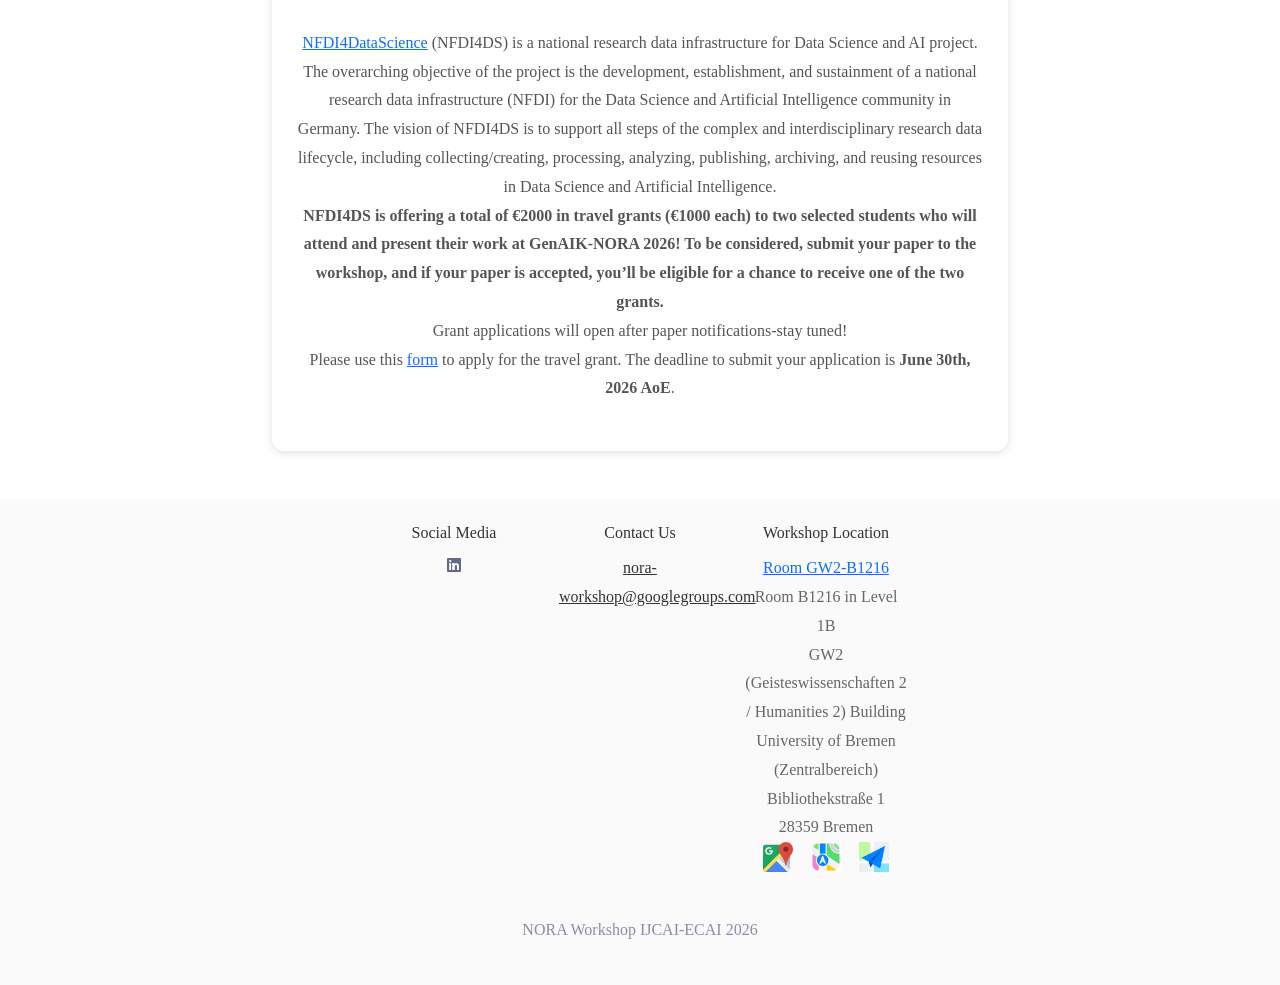
==== commit e6bb7e6b: "add keynote talk info" ====
--- a/index.html
+++ b/index.html
@@ -603,7 +603,7 @@
                                                 <td>
                                                     <b>9:05 - 9:50</b>
                                                     <br>
-                                                    <i>Title: Coming Soon</i>
+                                                    <i>Title: Knowledge Graphs for Robots that Act: Grounding Generative AI in the Physical World</i>
                                                 </td>
                                             </tr>
                                         </tbody>
@@ -727,7 +727,7 @@
                                 <td>9:00 am - 9:50 am</td> 
                                 <td>
                                     <a class="link2" class="modal-trigger" href="#modal-mbeetz" data-bs-toggle="modal"
-                                        data-bs-target="#modal-mbeetz"><b>Keynote talk </b> by Michael Beetz </a> <i>(University of Bremen)</i>
+                                        data-bs-target="#modal-mbeetz"><b>Keynote talk "Knowledge Graphs for Robots that Act: Grounding Generative AI in the Physical World"</b> by Michael Beetz </a> <i>(University of Bremen)</i>
                                 </td>
                             </tr>
 
@@ -891,15 +891,15 @@
                     </div>
                     <div class="modal-body text-left">
                         <p>
-                            <b>Title:</b>
+                            <b>Title: </b>
                             From API Metadata to Agent-Ready Ontologies: An Industry Research Agenda for Semantic Layering in Enterprise Knowledge Graphs
                         </p>
                         <p>
-                            <b>Abstract:</b>
+                            <b>Abstract: </b>
                             Enterprise AI increasingly depends on grounding large language models and agents in reliable, structured knowledge. Yet most organizations still connect natural language systems to operational data through catalogs and registries that describe resources without capturing their meaning. This talk presents an industry research agenda for closing this gap through semantic layering: the semi-automated construction of an ontological layer on top of enterprise API metadata to support high-accuracy query generation and agentic reasoning. We motivate the problem from an industry perspective, contrasting emerging metric-level standards with proprietary ontology-first platforms. We then argue that enterprises need an open, standards-based alternative that avoids vendor lock-in while matching their semantic depth. Finally, we will outline concrete research goals, spanning from a semantic layer architecture over semi-automated ontology construction to a new benchmark dataset. The talk closes with open challenges including automation-quality trade-offs, schema evolution and integration with agentic AI systems as long-term memory.
                         </p>
                         <p>
-                            <b>Bio:</b>
+                            <b>Bio: </b>
                             Felix Sasaki is Chief Expert for Knowledge Graph and Semantic Technology at SAP Business AI. He has contributed to various W3C activities e.g. in the realm of XML, Semantic Web and Internationalization, and coordinated EU projects advancing linked data for multilingual content processing. Before joining SAP, among others Felix held roles at DFKI and W3C and served as a full professor of business informatics at the Brandenburg University of Applied Sciences. His current focus is on the role of knowledge graphs for foundation models and agentic AI.
                         </p>
                     </div>
@@ -923,10 +923,18 @@
                         <p><i>University of Bremen</i></p>
                     </div>
                     <div class="modal-body text-left">
-                        <p><b>Title:</b>Coming Soon</p>
-                        <p><b>Abstract:</b> Coming Soon </p>
                         <p>
-                            <b>Bio:</b>
+                            <b>Title: </b>
+                            Knowledge Graphs for Robots that Act: Grounding Generative AI in the Physical World
+                        </p>
+                        <p>
+                            <b>Abstract: </b>
+                            Generative AI can propose actions, plans, and tool sequences with remarkable flexibility, but physically acting agents face a requirement that language-based agents can often evade: their outputs must produce the intended changes in a particular world without unacceptable side effects. This talk presents the AICOR framework for cognitive robot manipulation, in which generative models supply statistically favored action candidates while knowledge graphs provide the structured, situation-specific knowledge needed to turn them into reason-warranted physical commitments. These graphs must represent more than objects and semantic relations: they must capture the robot’s embodiment, the current world state, task constraints, causal and physical relations, action capabilities, uncertainty, and the conditions under which an action remains valid.
+                            <br>
+                            AICOR realizes this idea through semantic digital twins as dynamic, actionable world models; generalized action plans and action designators as procedural knowledge; and episodic memories as evidence of what occurred during execution. Together, these representations support prediction, querying, action parameterization, monitoring, diagnosis, recovery, and learning from experience. Examples from everyday manipulation illustrate a broader research agenda for agentic knowledge graphs: moving beyond knowledge retrieval and language grounding toward executable, continuously updated, evidence-producing representations that enable generative agents to act competently and accountably in the physical world.
+                        </p>
+                        <p>
+                            <b>Bio: </b>
                             Michael Beetz is a Professor of Computer Science at the University of Bremen, where he has headed the Institute for Artificial Intelligence since 2011. He leads the DFG-funded Collaborative Research Center "Everyday Activity Science and Engineering (EASE)", which focuses on enabling robots to perform complex, large-scale everyday manipulation tasks. Additionally, he serves as co-speaker for the high-profile "Minds, Media, Machines" initiative at the University of Bremen. Prior to this, Beetz held a professorship at the Technical University of Munich, where he played key roles in the Excellence Cluster "Cognition for Technical Systems (CoTeSys)", including vice-coordinator and co-coordinator of the "Knowledge and Learning" research area. In 2023, he was awarded the prestigious ERC Advanced Grant for the FAME (Future Action Modelling Engine) project, which aims to advance robotic understanding of human intentions. Michael Beetz has been recognized as one of the AI 2000 Most Influential Scholars in Robotics and is the fourth most-cited author in the field. He has also received an honorary doctorate from Örebro University and a German science award for retail business. He co-founded the award-winning robotics start-up Ubica and is a member of the IEEE Robotics and Automation Committee on Cognitive Robotics and the IEEE RAS Educational Board.
                         </p>
                     </div>
@@ -954,8 +962,9 @@
                         <p><b>Title:</b> TBD</p>
                         <p><b>Abstract:</b> TBD </p>
                         -->
-                        <p><b>Bio:</b>  
-                        Makbule Gulcin Ozsoy is a Software Developer and Machine Learning Engineer at Neo4j, working on LLM-based solutions for interacting with graph databases and knowledge graphs. She holds a BSc, MSc, and PhD in Computer Engineering from Middle East Technical University (METU), Ankara, Turkey.  Her broader focus is information retrieval and ranking. Nowadays she works on Text2Cypher: using LLMs to turn natural language into Cypher for querying knowledge graphs.
+                        <p>
+                            <b>Bio: </b>
+                            Makbule Gulcin Ozsoy is a Software Developer and Machine Learning Engineer at Neo4j, working on LLM-based solutions for interacting with graph databases and knowledge graphs. She holds a BSc, MSc, and PhD in Computer Engineering from Middle East Technical University (METU), Ankara, Turkey.  Her broader focus is information retrieval and ranking. Nowadays she works on Text2Cypher: using LLMs to turn natural language into Cypher for querying knowledge graphs.
                         </p>
                     </div>
                     
@@ -983,8 +992,9 @@
                         <p><b>Title:</b> TBD</p>
                         <p><b>Abstract:</b> TBD </p>
                         -->
-                        <p><b>Bio:</b>  
-                        Ralph Bergmann is full professor of Business Informatics and Artificial Intelligence at Trier University and scientific director of the department Experience-Based Learning Systems at the German Research Center for Artificial Intelligence (DFKI). Over the past 35 years he has significantly contributed to the foundations and applications of AI across a broad range of topics, including case-based reasoning, knowledge representation, machine learning and knowledge-based systems. His current research on experience-based learning systems develops hybrid, neuro-symbolic architectures. They combine semantic technologies, ontologies and knowledge graphs with case-based reasoning, machine learning and generative AI. The aim is to build agentic systems that reason over structured knowledge and experience in an adaptive and explainable manner. Applications range from intelligent process management and industrial production to healthcare and energy management. Ralph authored more than 300 refereed papers, including four books and 13 edited proceedings volumes, and led more than 65 research projects.
+                        <p>
+                            <b>Bio:</b>
+                            Ralph Bergmann is full professor of Business Informatics and Artificial Intelligence at Trier University and scientific director of the department Experience-Based Learning Systems at the German Research Center for Artificial Intelligence (DFKI). Over the past 35 years he has significantly contributed to the foundations and applications of AI across a broad range of topics, including case-based reasoning, knowledge representation, machine learning and knowledge-based systems. His current research on experience-based learning systems develops hybrid, neuro-symbolic architectures. They combine semantic technologies, ontologies and knowledge graphs with case-based reasoning, machine learning and generative AI. The aim is to build agentic systems that reason over structured knowledge and experience in an adaptive and explainable manner. Applications range from intelligent process management and industrial production to healthcare and energy management. Ralph authored more than 300 refereed papers, including four books and 13 edited proceedings volumes, and led more than 65 research projects.
                         </p>
                     </div>
                     
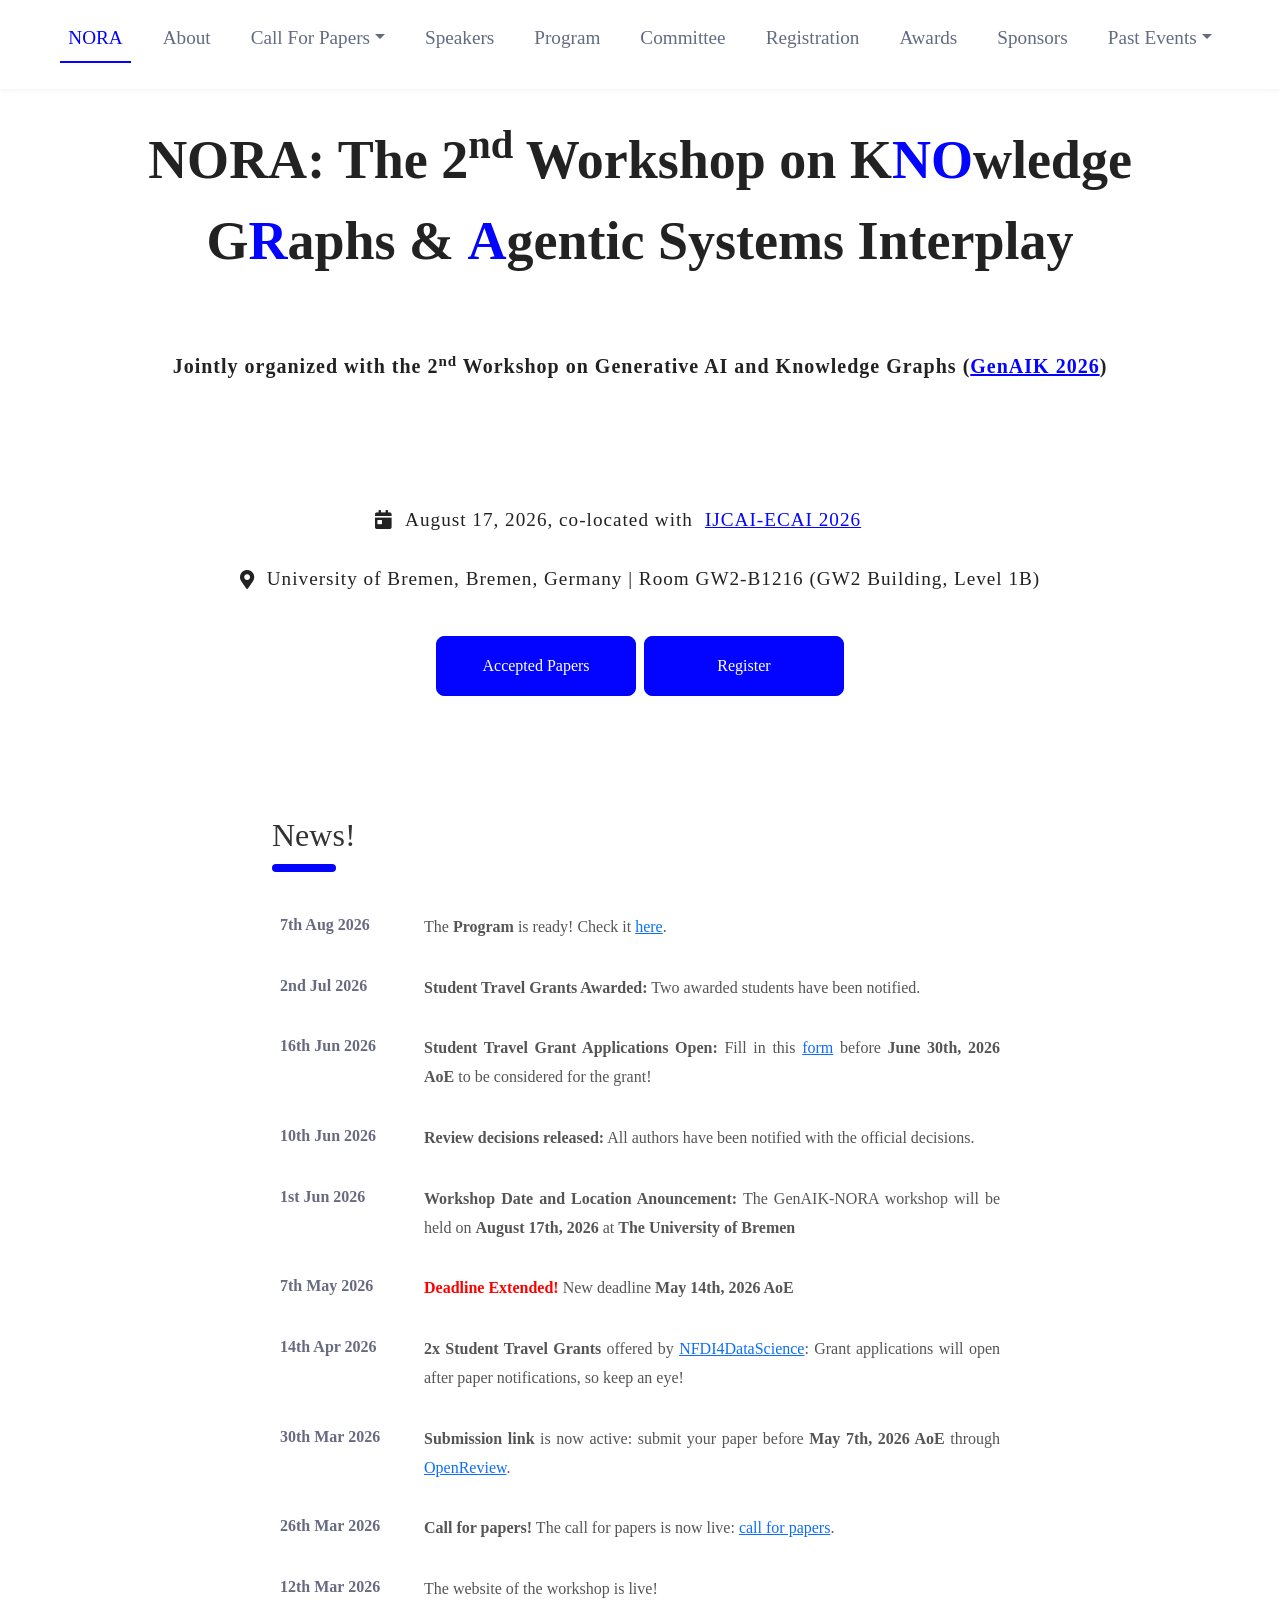
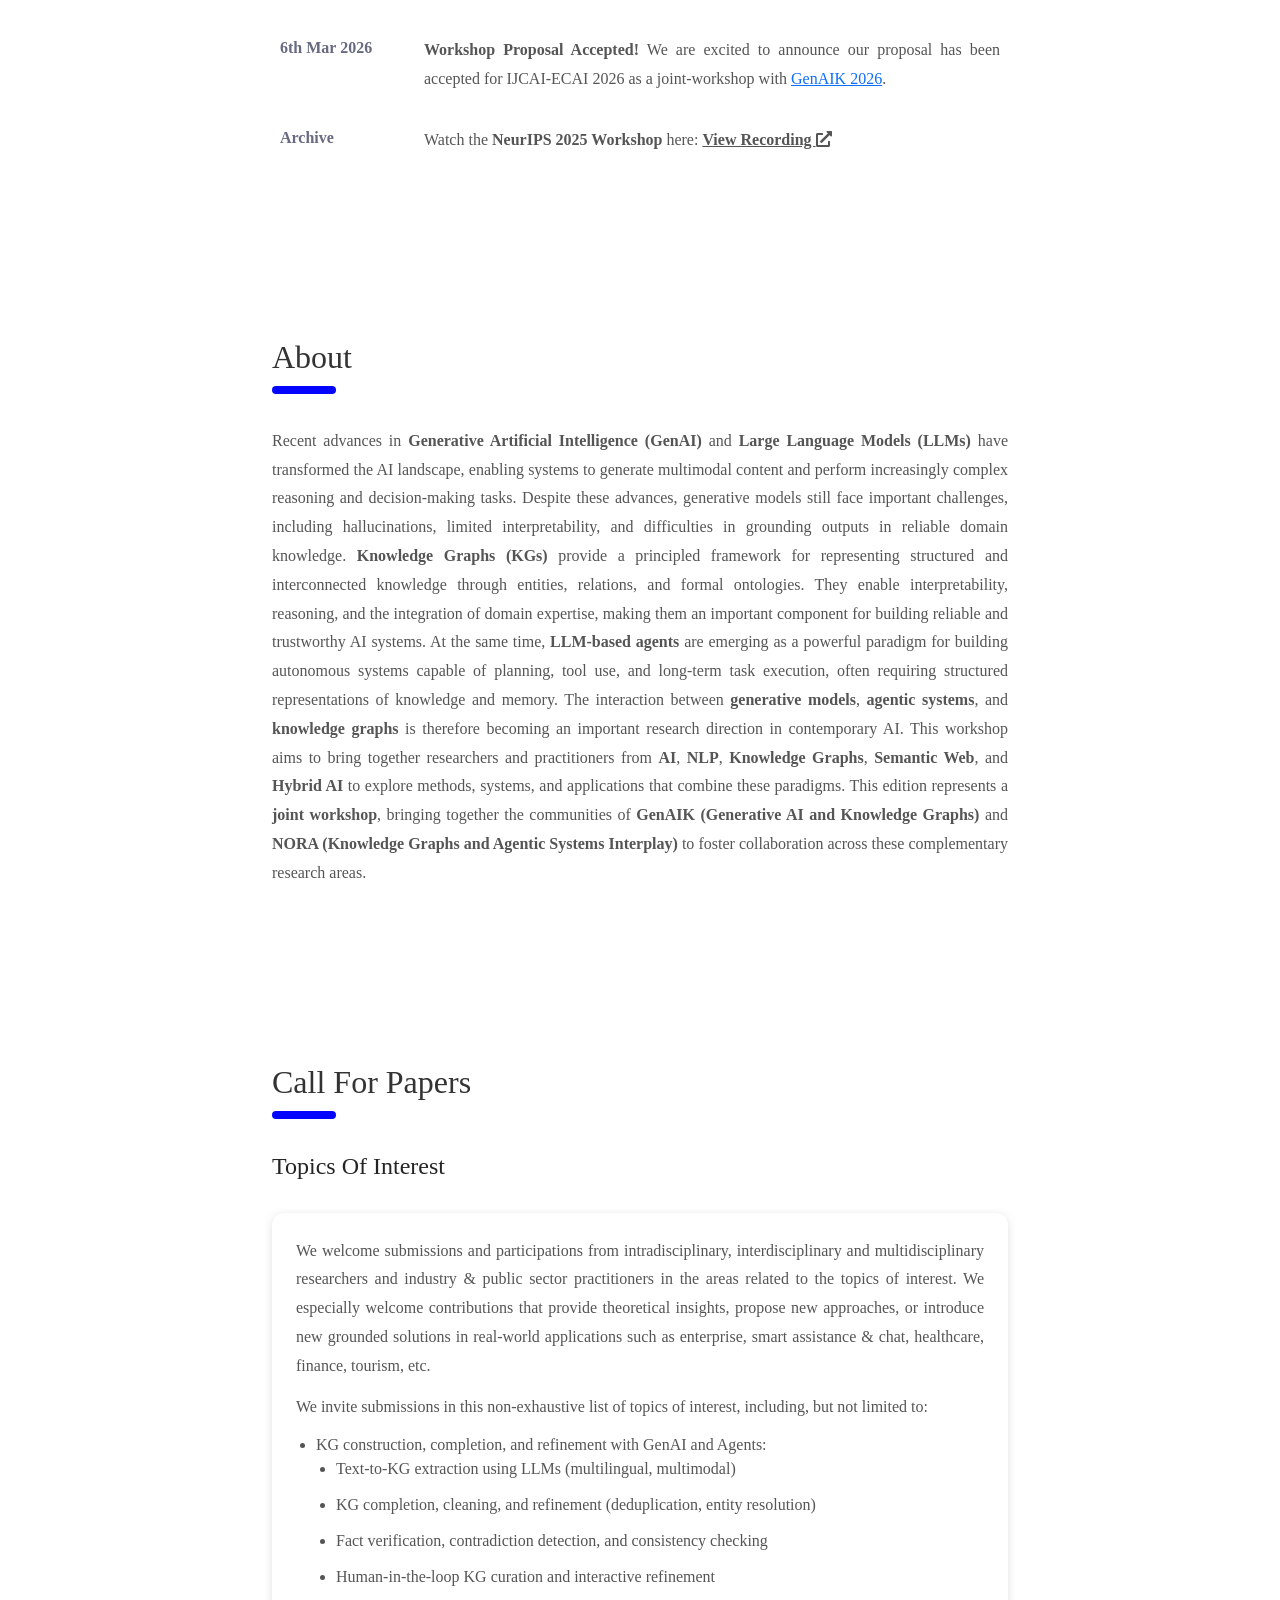
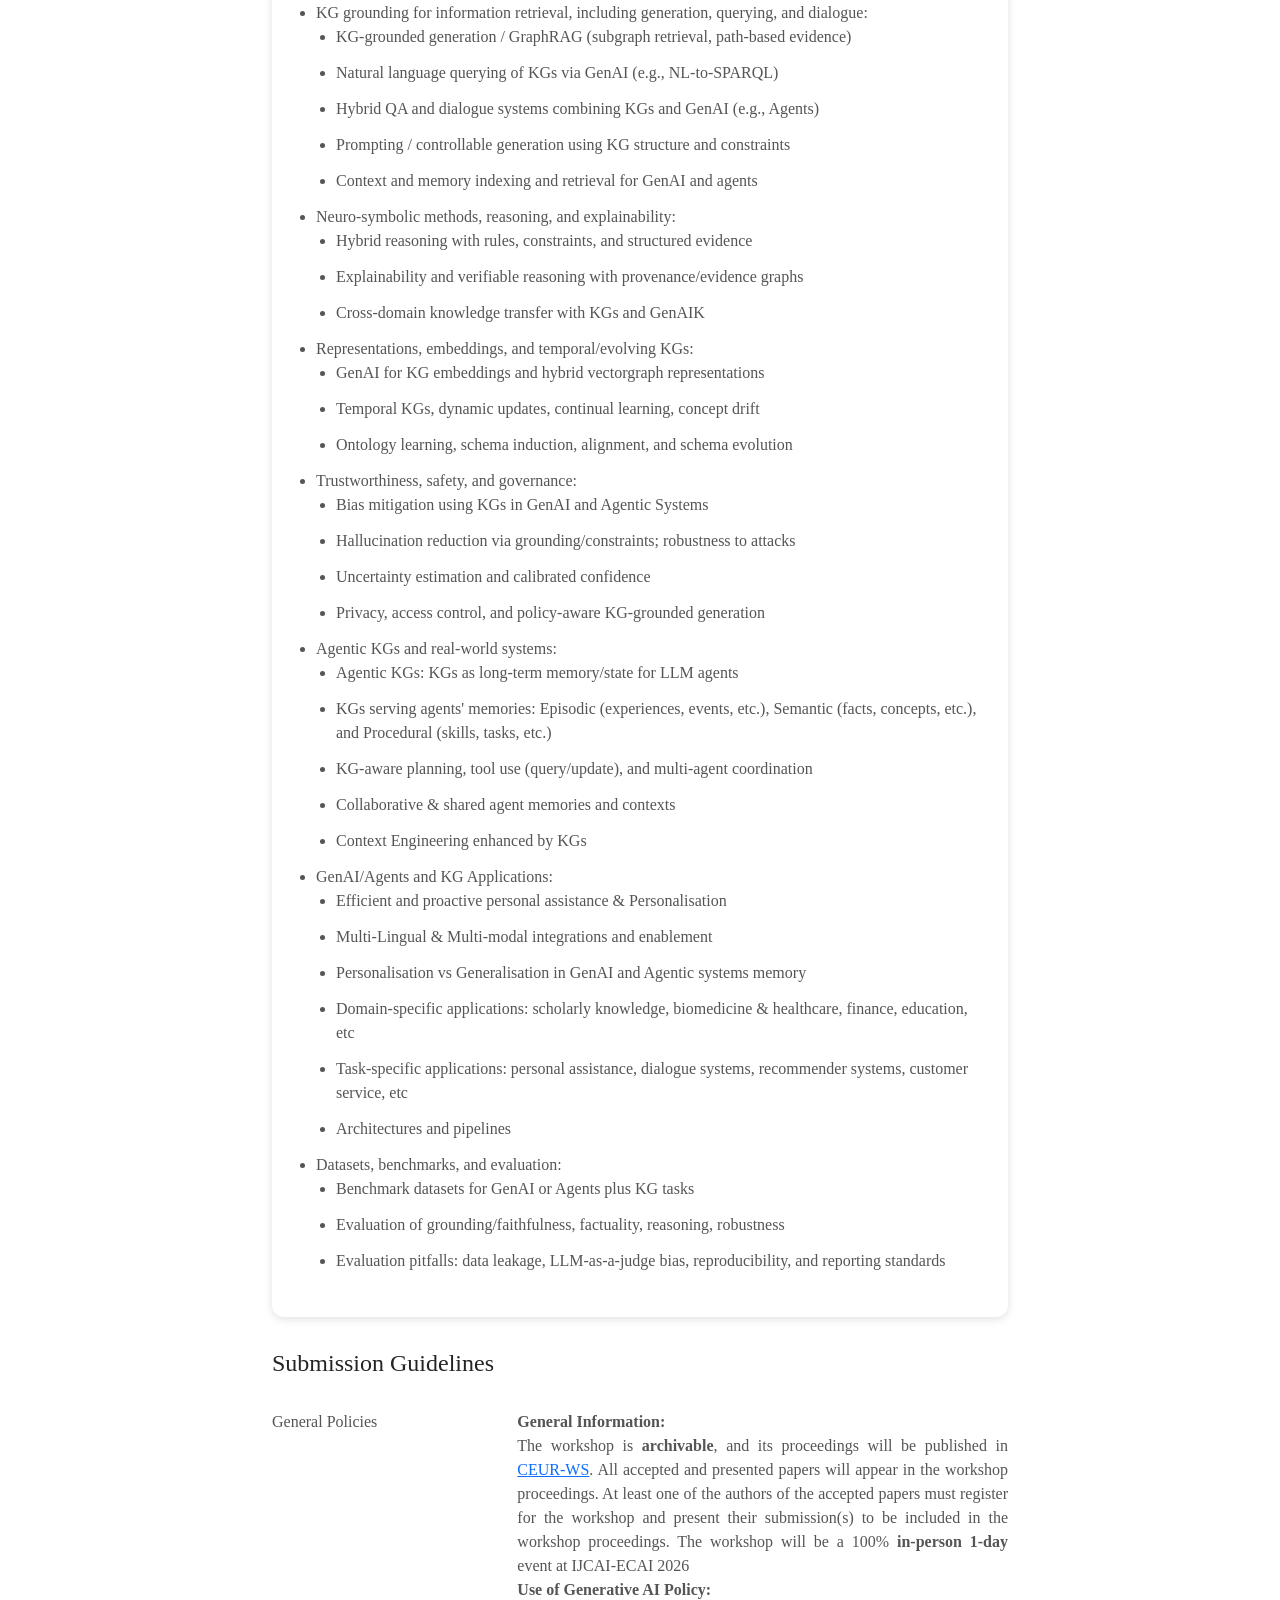
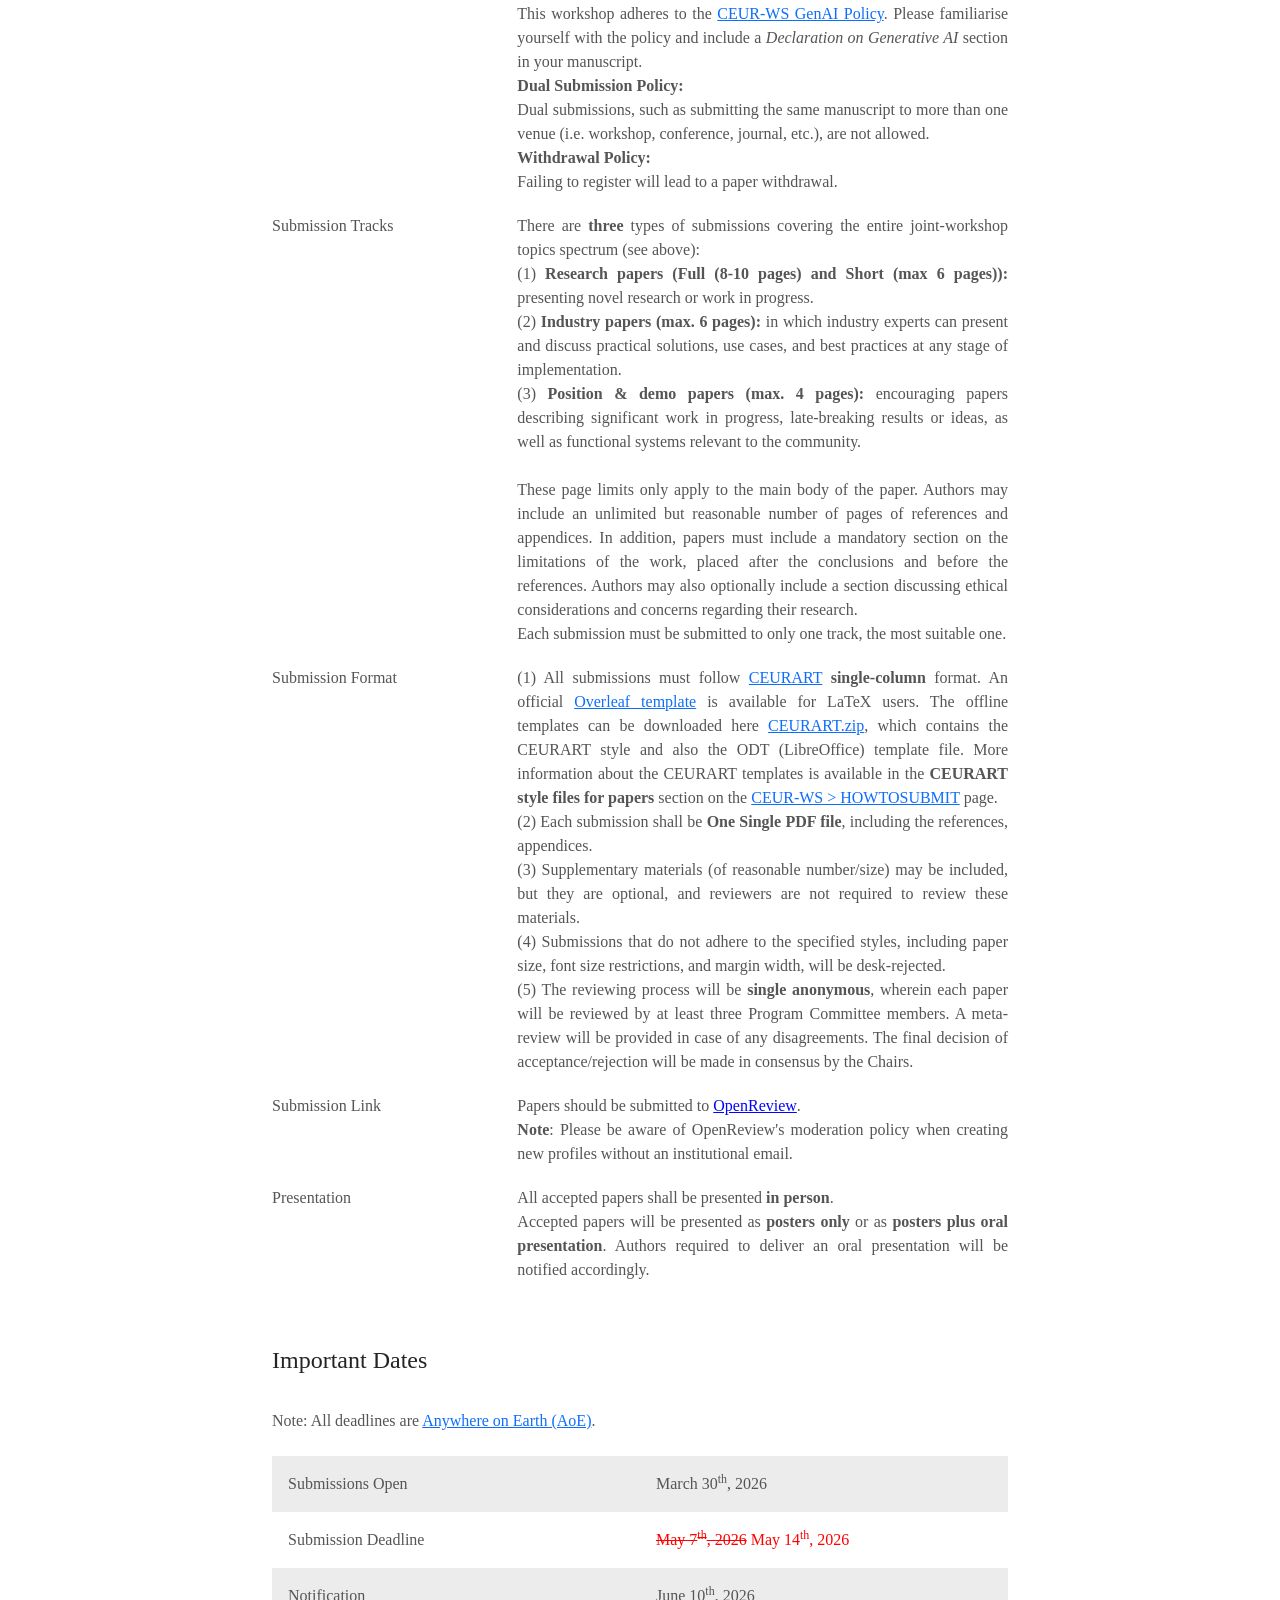
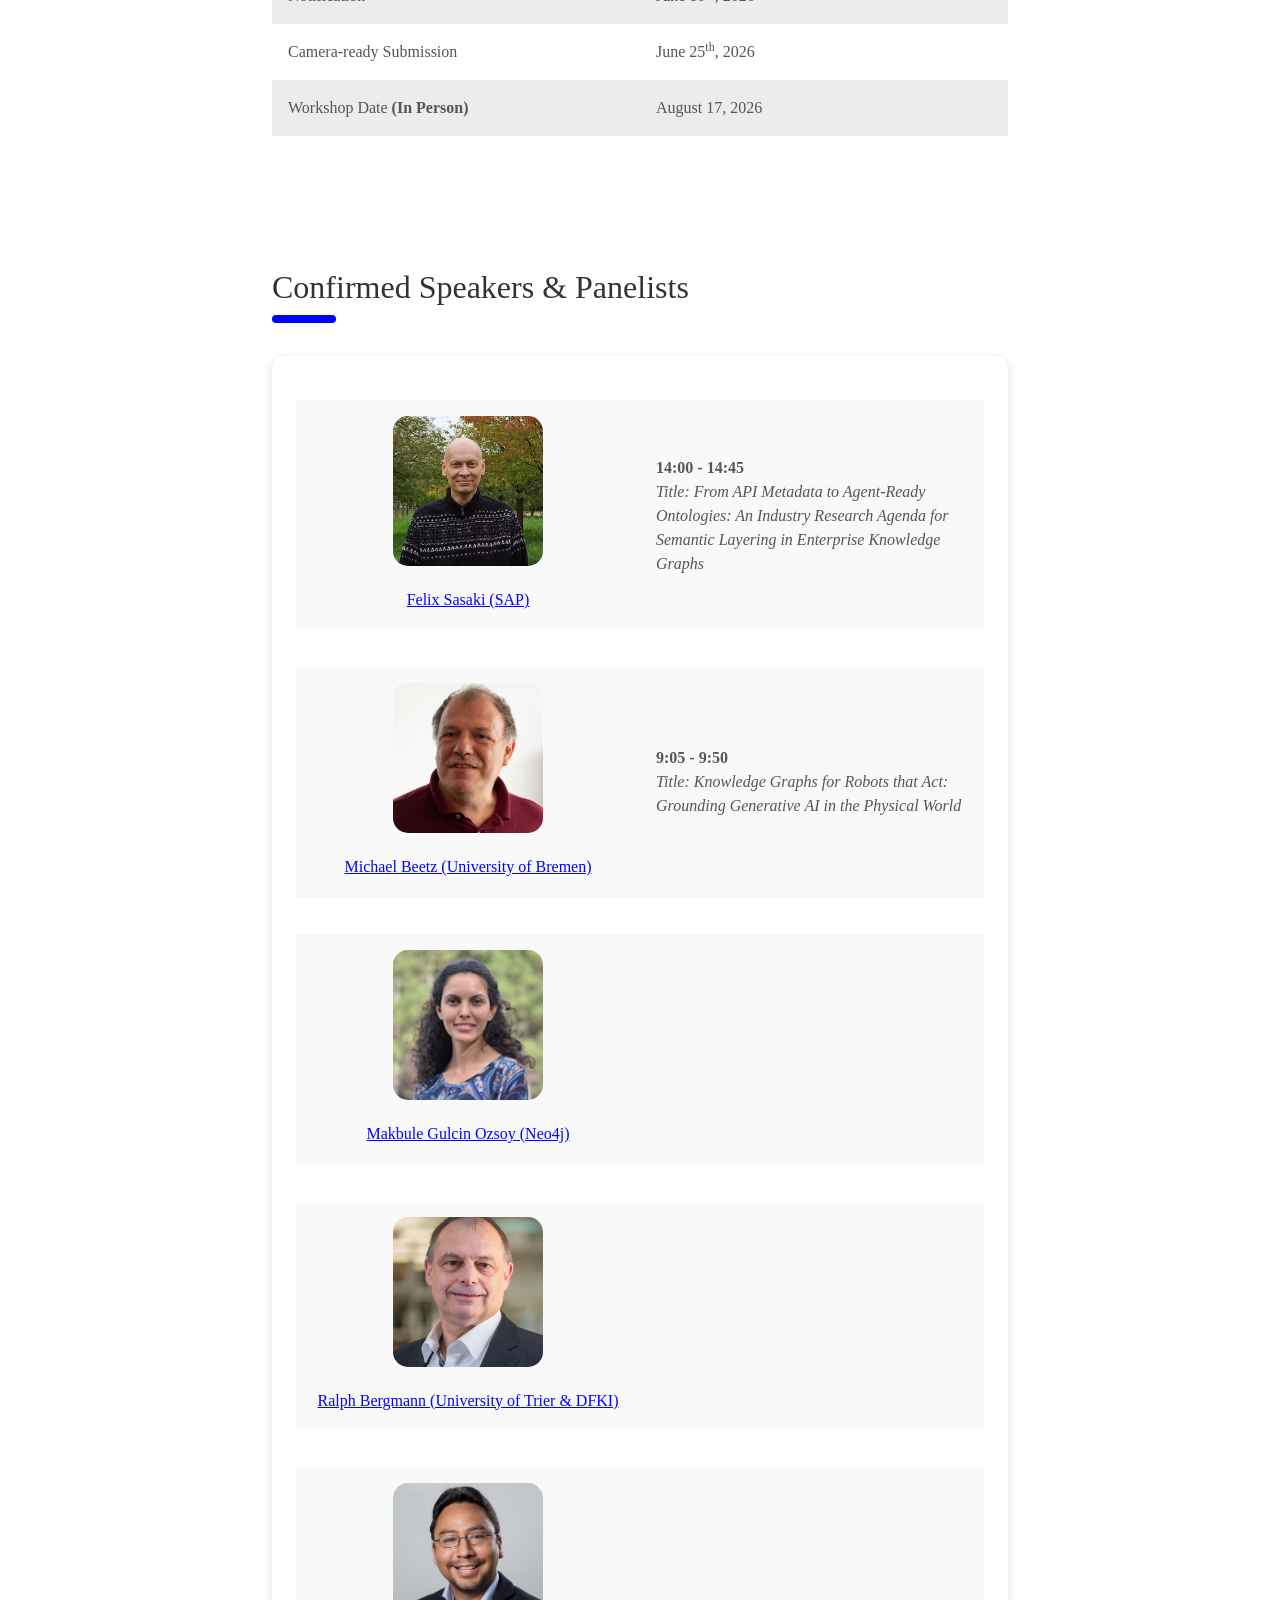
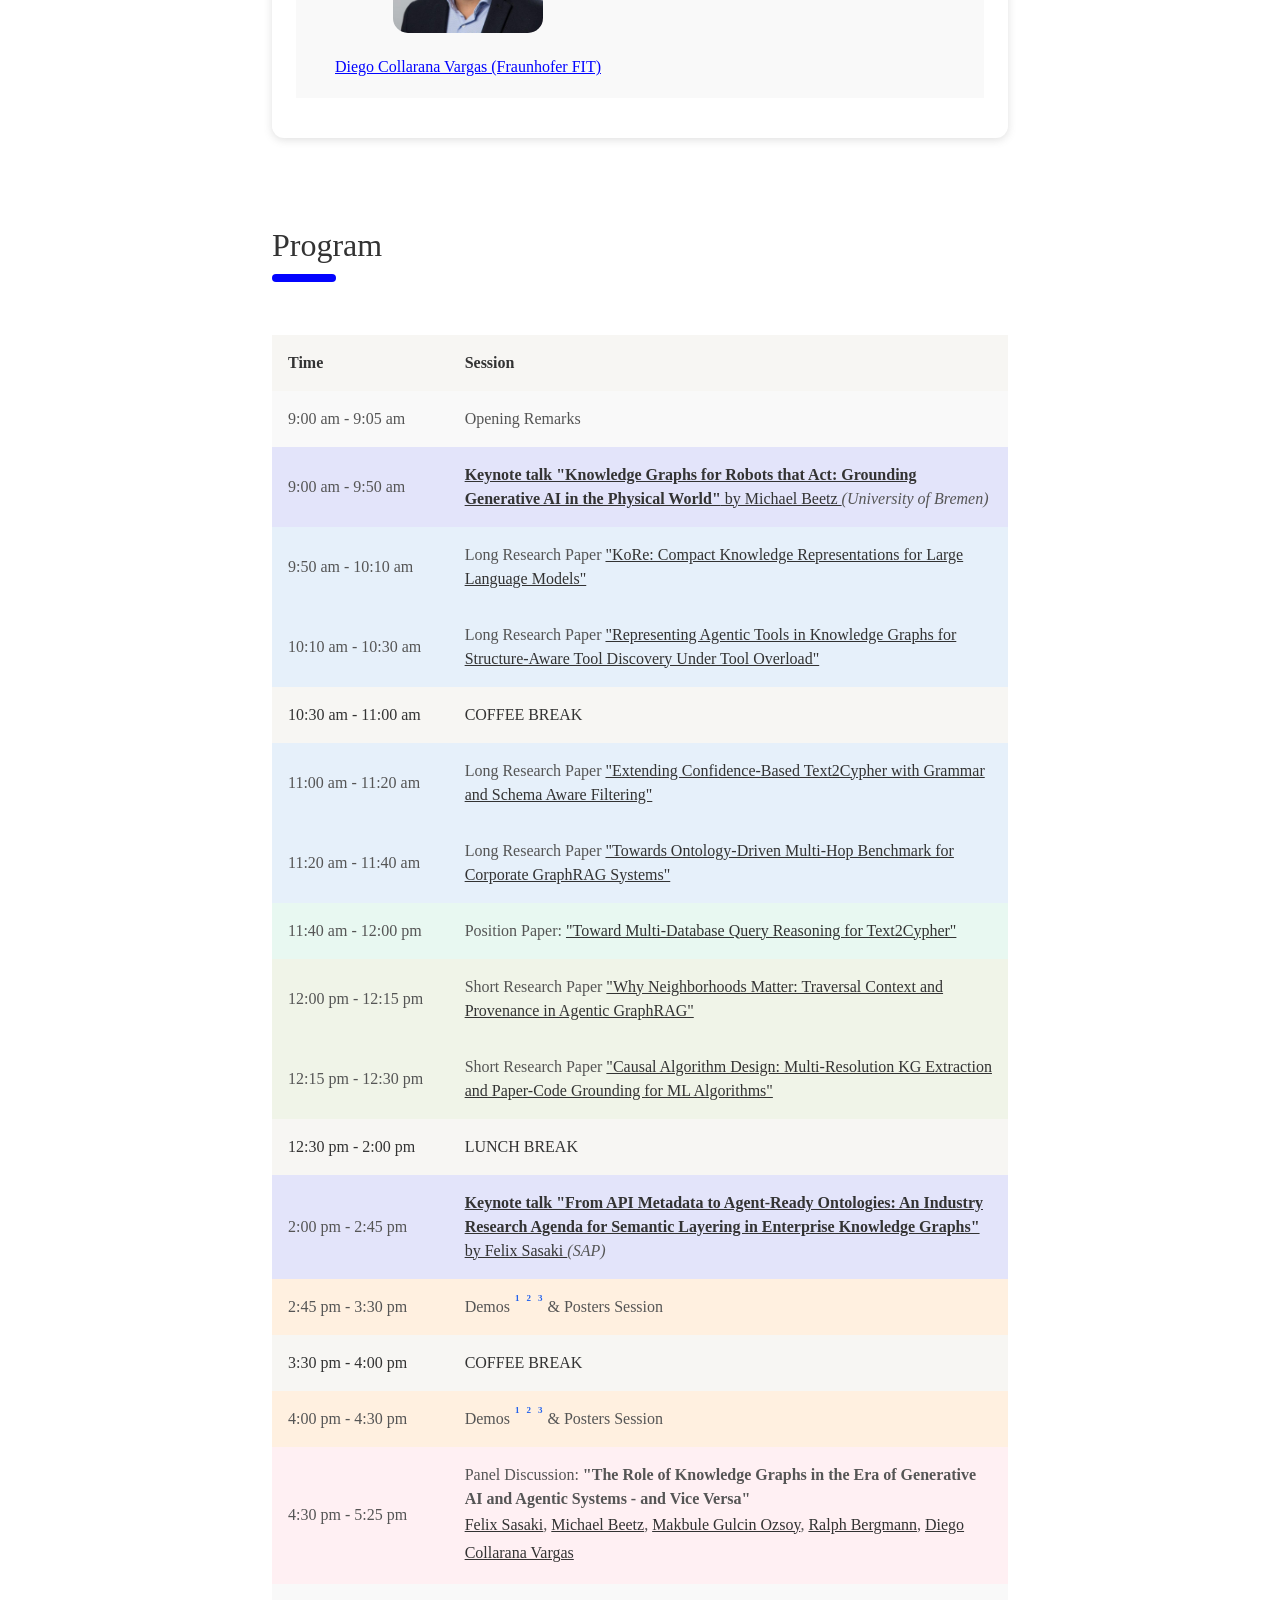
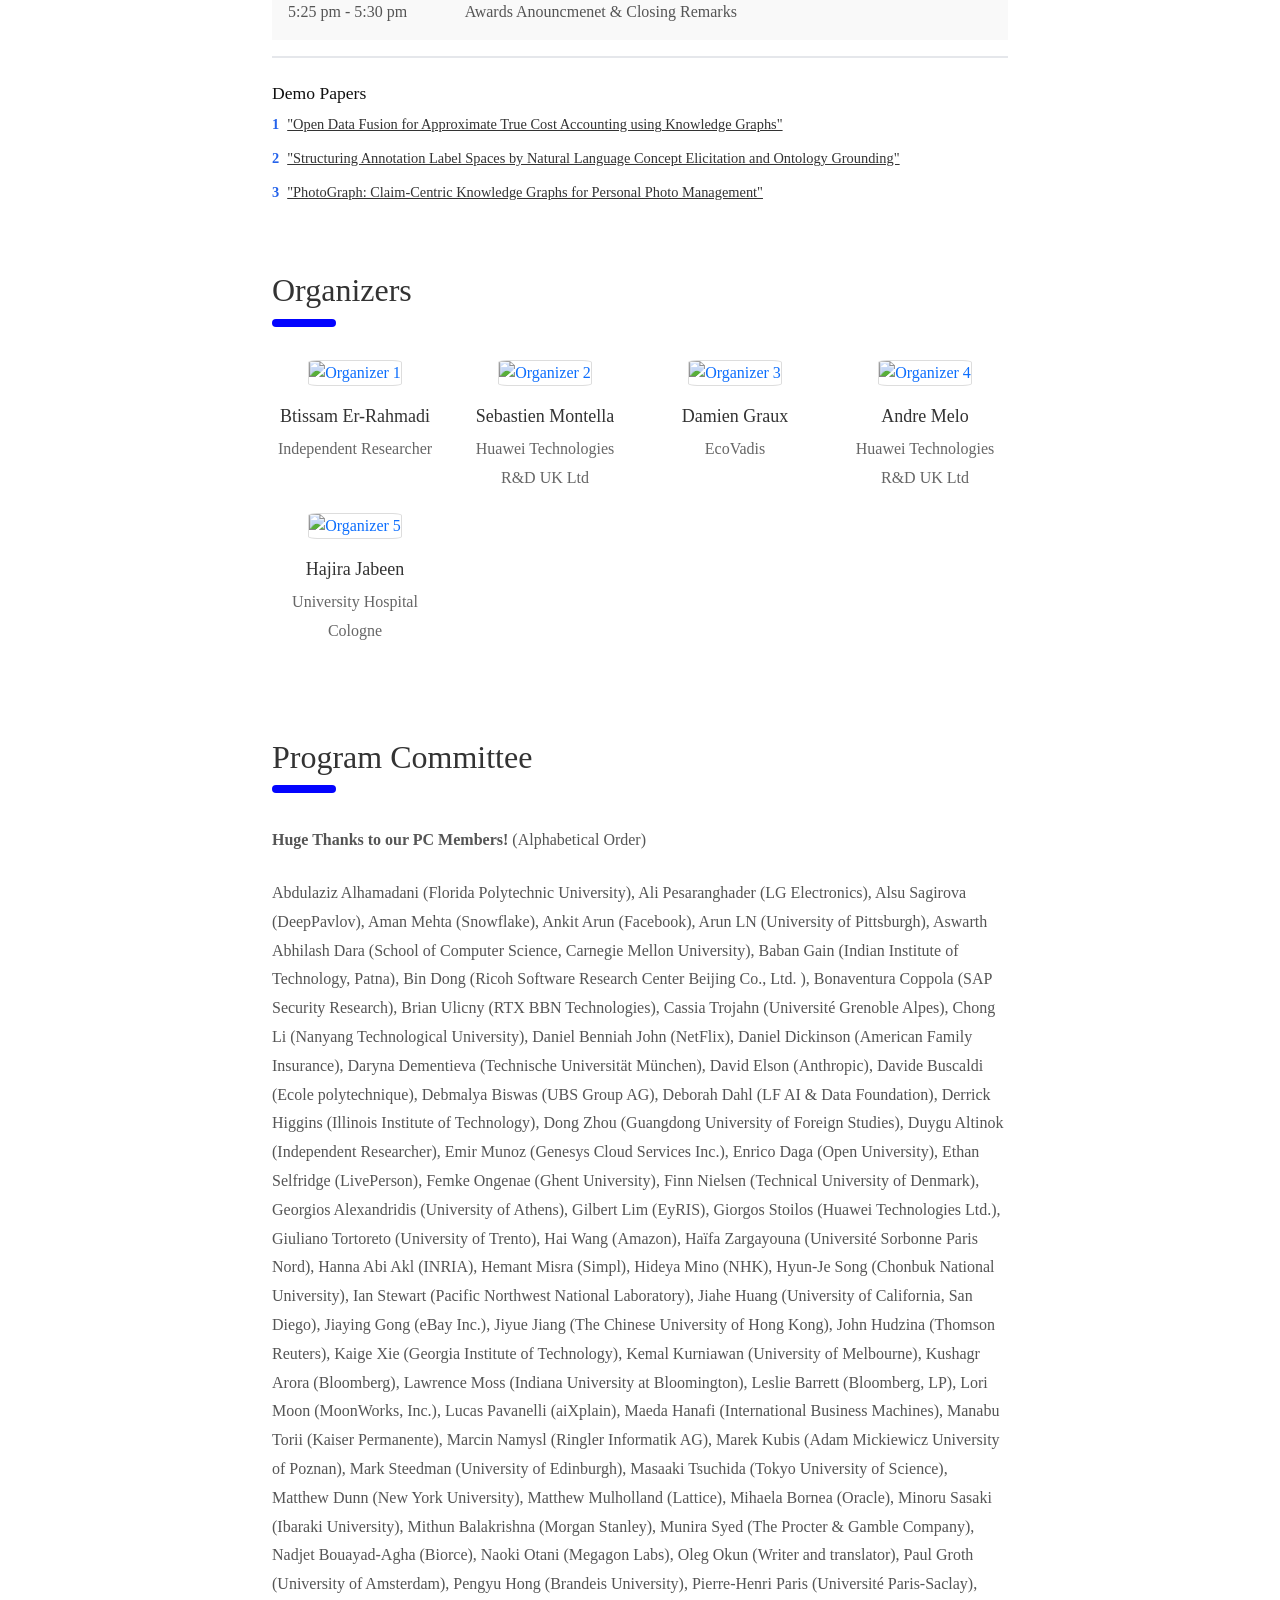
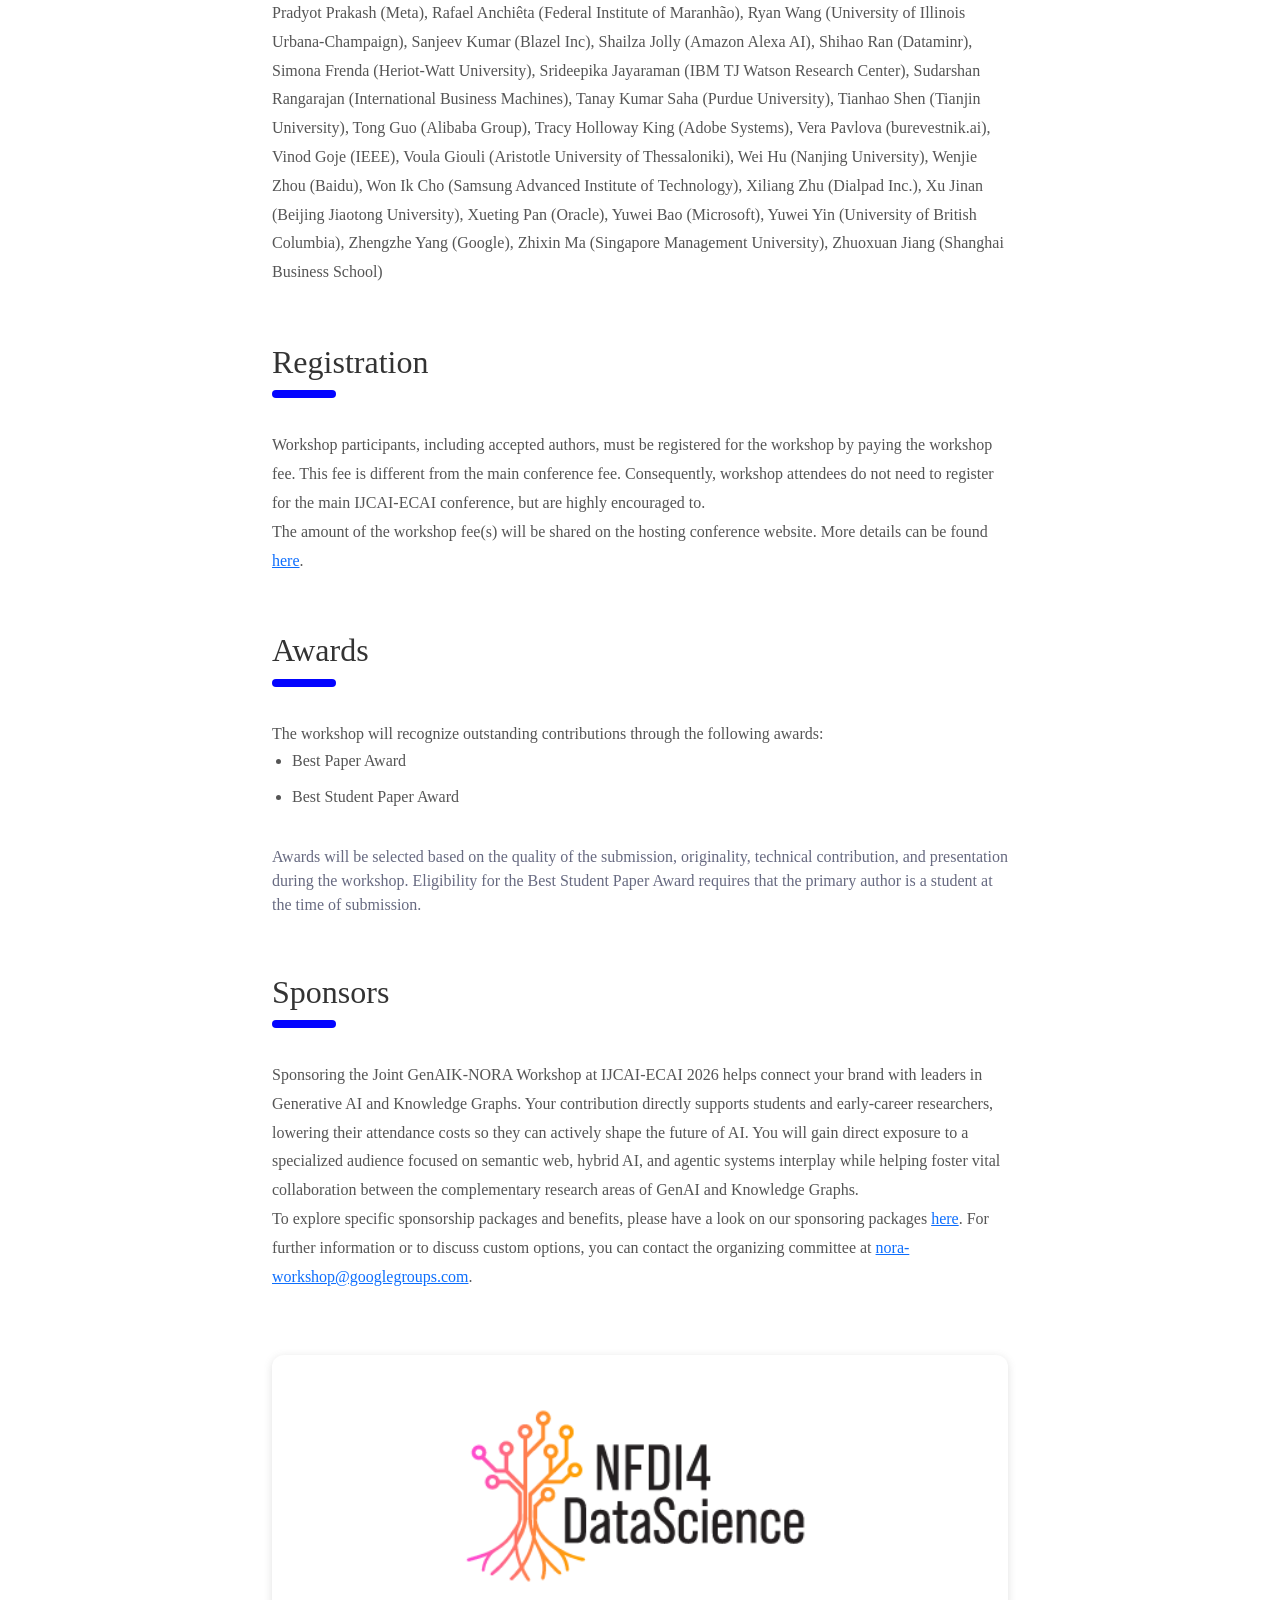
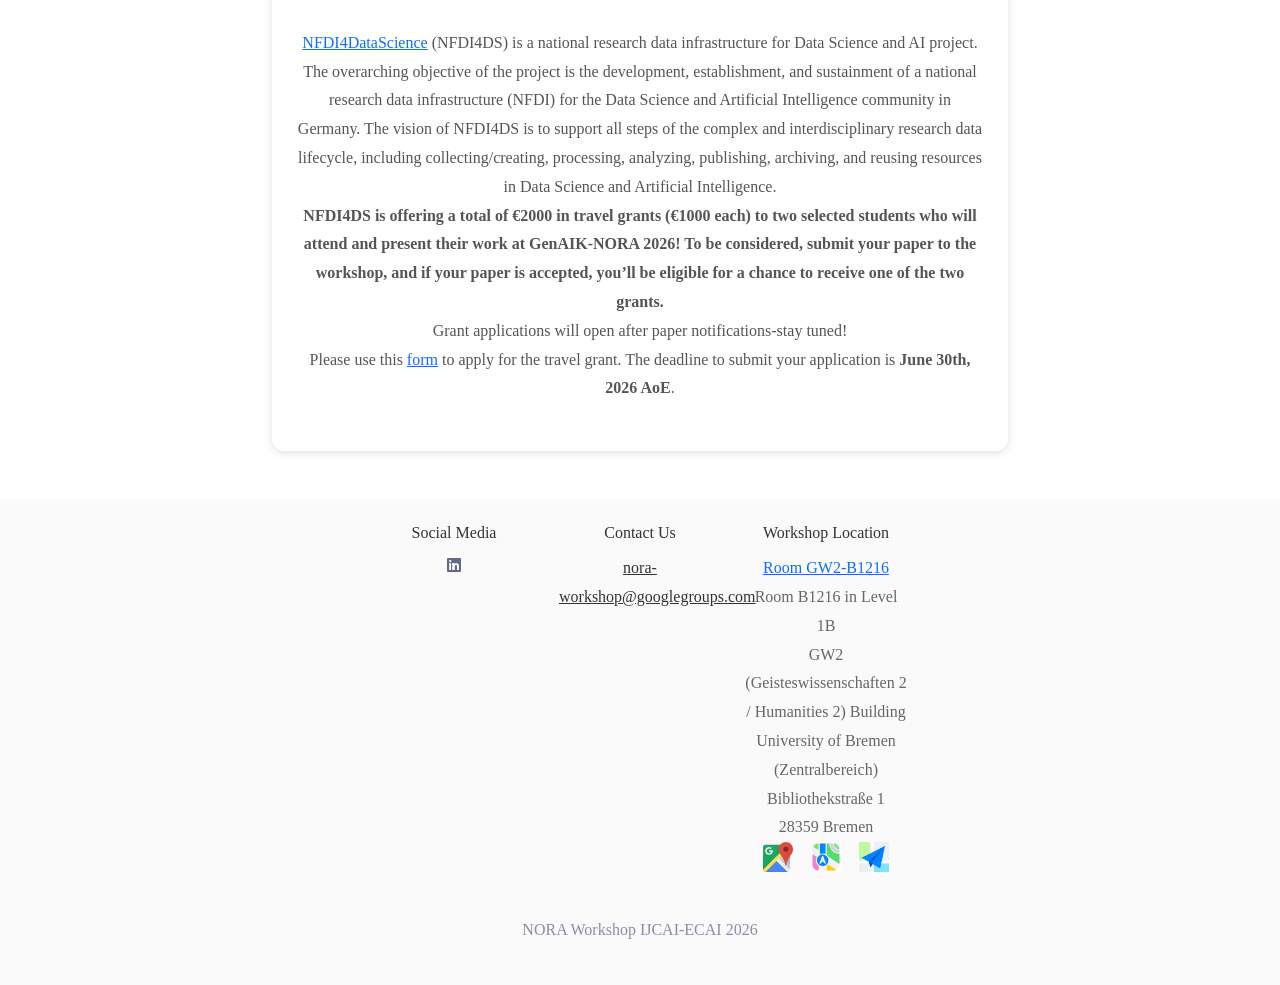
==== commit 836256a6: "update panellist info" ====
--- a/index.html
+++ b/index.html
@@ -667,10 +667,10 @@
                                     <table class="table table-sm">
                                         <tbody> 
                                             <tr>
-                                                <td><img src="assets/images/blank-profile.jpeg" alt="Speaker" class="img-fluid speaker-img-modal">
+                                                <td><img src="assets/images/speakers/dcvargas.jpg" alt="Speaker" class="img-fluid speaker-img-modal">
                                                     <p style="text-align: center;">
-                                                        <a class="link" class="modal-trigger" href="#modal-amunawar" data-bs-toggle="modal"
-                                                        data-bs-target="#modal-amunawar">Asim Munawar (IBM Research)</a>
+                                                        <a class="link" class="modal-trigger" href="#modal-dcvargas" data-bs-toggle="modal"
+                                                        data-bs-target="#modal-dcvargas">Diego Collarana Vargas (Fraunhofer FIT)</a>
                                                     </p>
                                                 </td>
                                                 <td>
@@ -834,8 +834,8 @@
                                         <a class="link2" class="modal-trigger" href="#modal-rbergmann" data-bs-toggle="modal"
                                             data-bs-target="#modal-rbergmann">Ralph Bergmann</a>,
 
-                                        <a class="link2" class="modal-trigger" href="#modal-amunawar" data-bs-toggle="modal"
-                                            data-bs-target="#modal-amunawar">Asim Munawar</a>
+                                        <a class="link2" class="modal-trigger" href="#modal-dcvargas" data-bs-toggle="modal"
+                                            data-bs-target="#modal-dcvargas">Diego Collarana Vargas</a>
                                     </p>
 
                                 </td>
@@ -1004,7 +1004,7 @@
     </div>
 
     <!-- Modal for Speakers: Panellist -->
-    <div id="modal-amunawar" class="modal fade" tabindex="-1" aria-labelledby="modal-speaker-label" aria-hidden="true">
+    <div id="modal-dcvargas" class="modal fade" tabindex="-1" aria-labelledby="modal-speaker-label" aria-hidden="true">
         <div class="modal-dialog modal-xl" role="document">
             <div class="modal-content">
                 <div class="modal-header">
@@ -1012,9 +1012,9 @@
                 </div>
                 <div class="modal-body">
                     <div class="modal-header text-center">
-                        <img src="assets/images/blank-profile.jpeg" alt="Speaker" class="img-fluid speaker-img-modal">
-                        <h6>Asim Munawar</h6>
-                        <p><i>IBM Research</i></p>
+                        <img src="assets/images/speakers/dcvargas.jpg" alt="Speaker" class="img-fluid speaker-img-modal">
+                        <h6>Diego Collarana Vargas</h6>
+                        <p><i>Fraunhofer FIT</i></p>
                     </div>
                     
                     <div class="modal-body text-left">
@@ -1023,7 +1023,7 @@
                         <p><b>Abstract:</b> TBD </p>
                         -->
                         <p><b>Bio:</b>  
-                        Coming Soon
+                        Dr Diego Collarana leads the Knowledge-Enhanced Data Analytics team at Fraunhofer FIT. He holds a PhD in Artificial Intelligence from the University of Bonn. His research focuses on neuro-symbolic AI, Graph Foundation Models, GraphRAG, and leveraging Knowledge Graphs as agentic memory for LLM-based agents. Co-author of the technical standard DIN SPEC 91526 on combining Knowledge Graphs and Language Models, he also leads major AI initiatives, including Jupiter AI Factory and WestAI. He is the recipient of the Google AI Faculty Award in 2020 and has authored more than 60 scientific publications in top conferences. 
                         </p>
                     </div>
                     
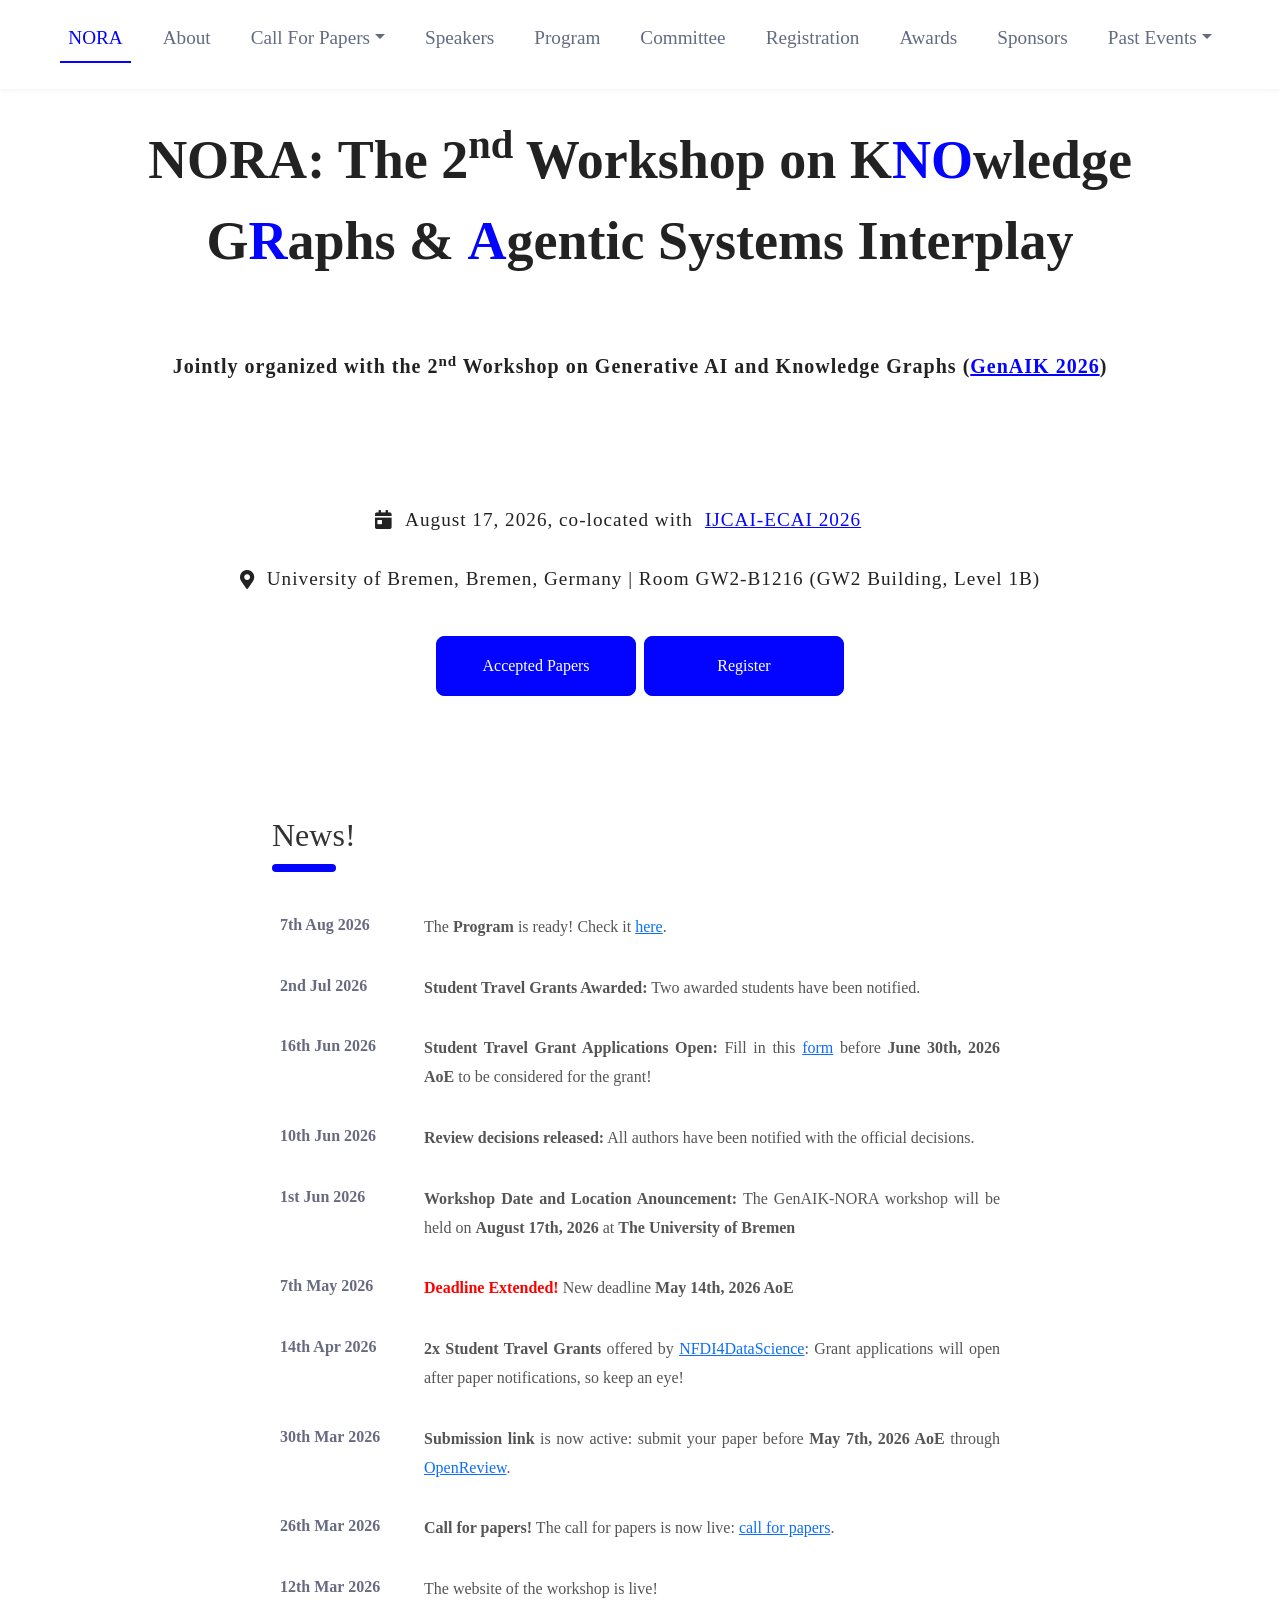
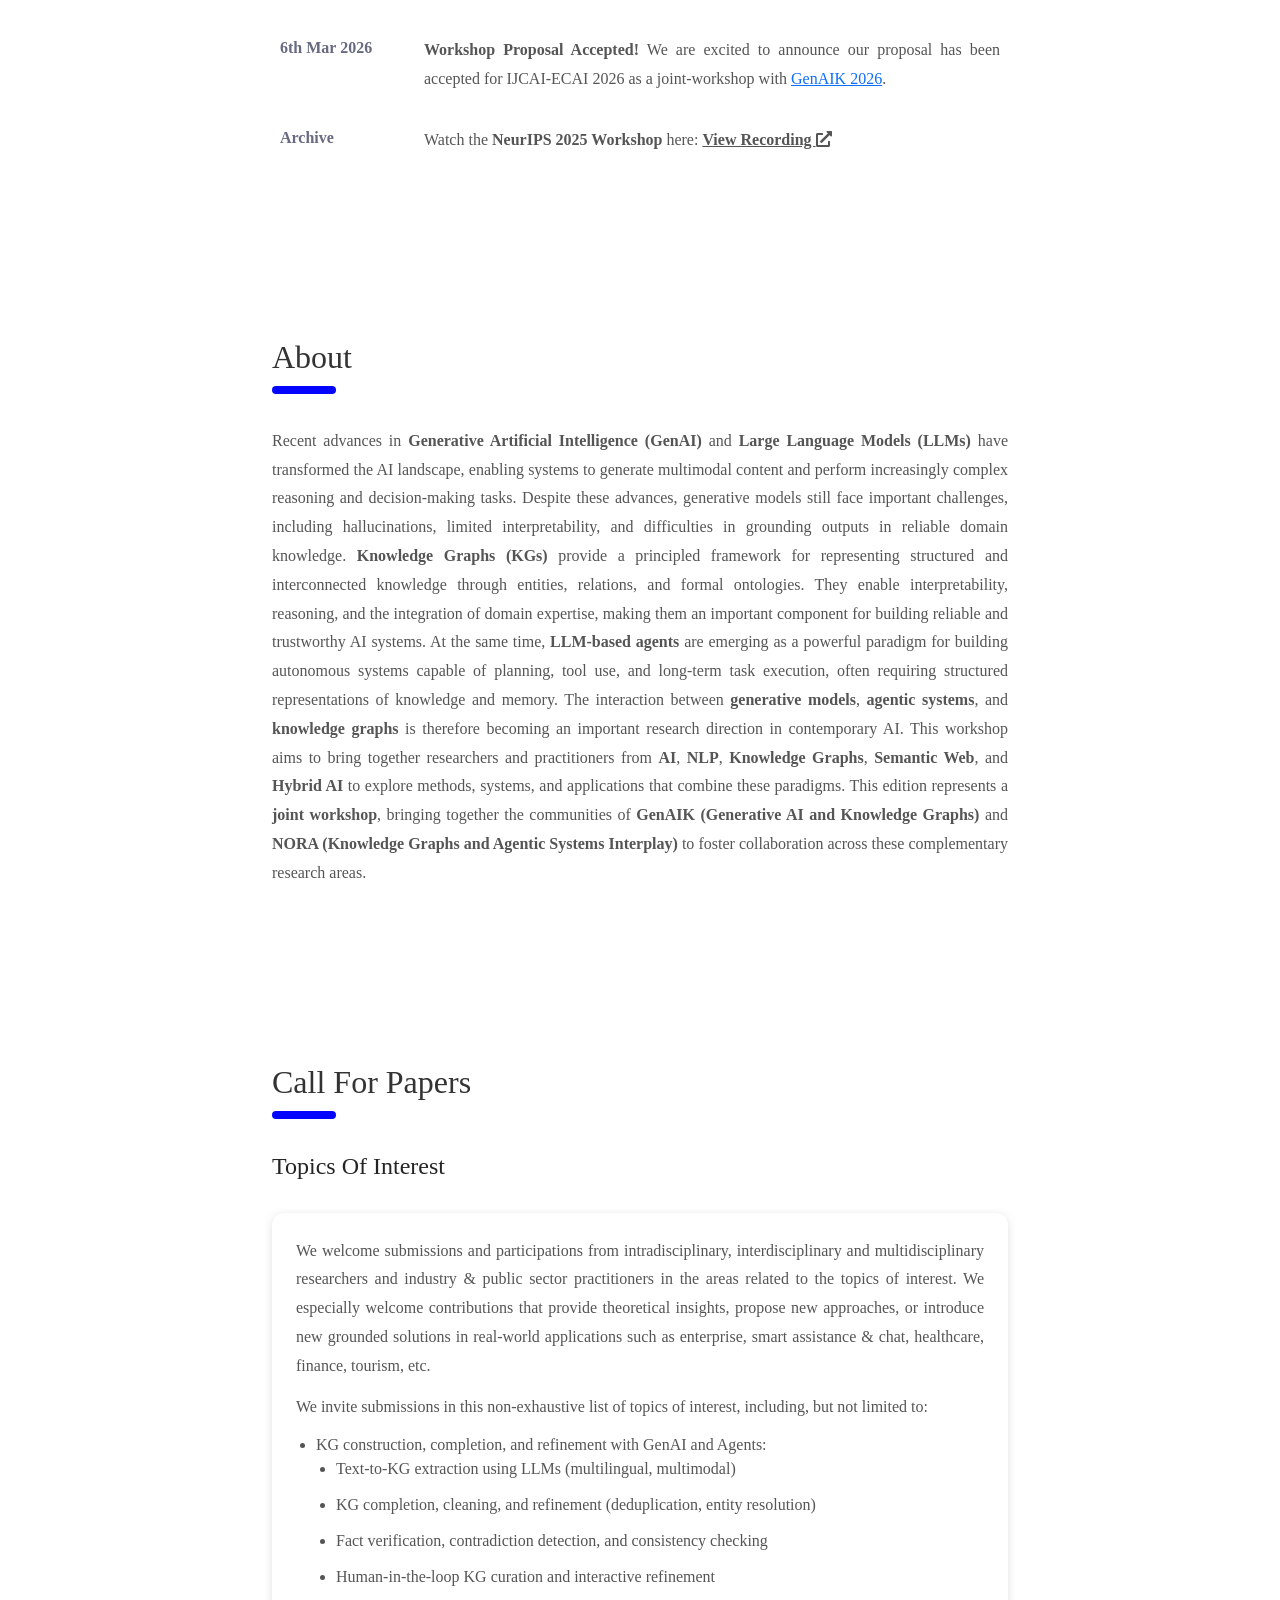
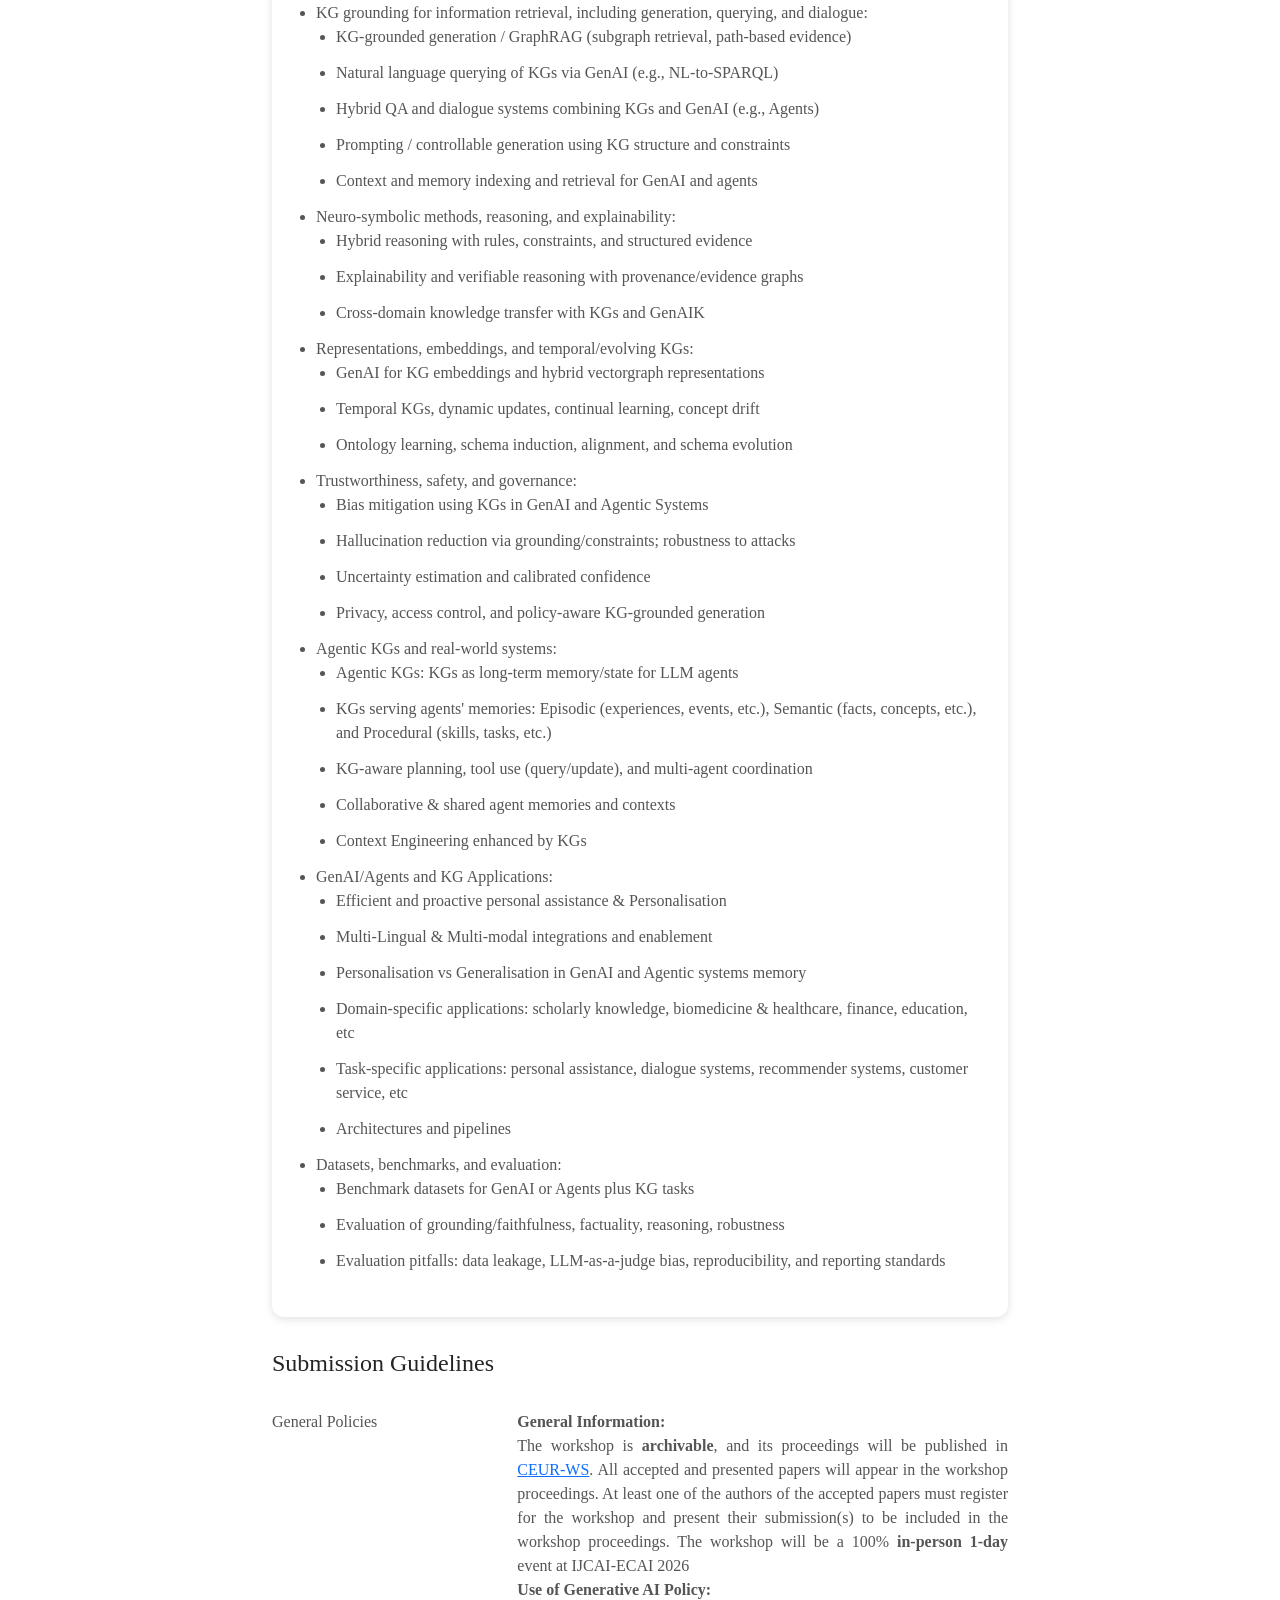
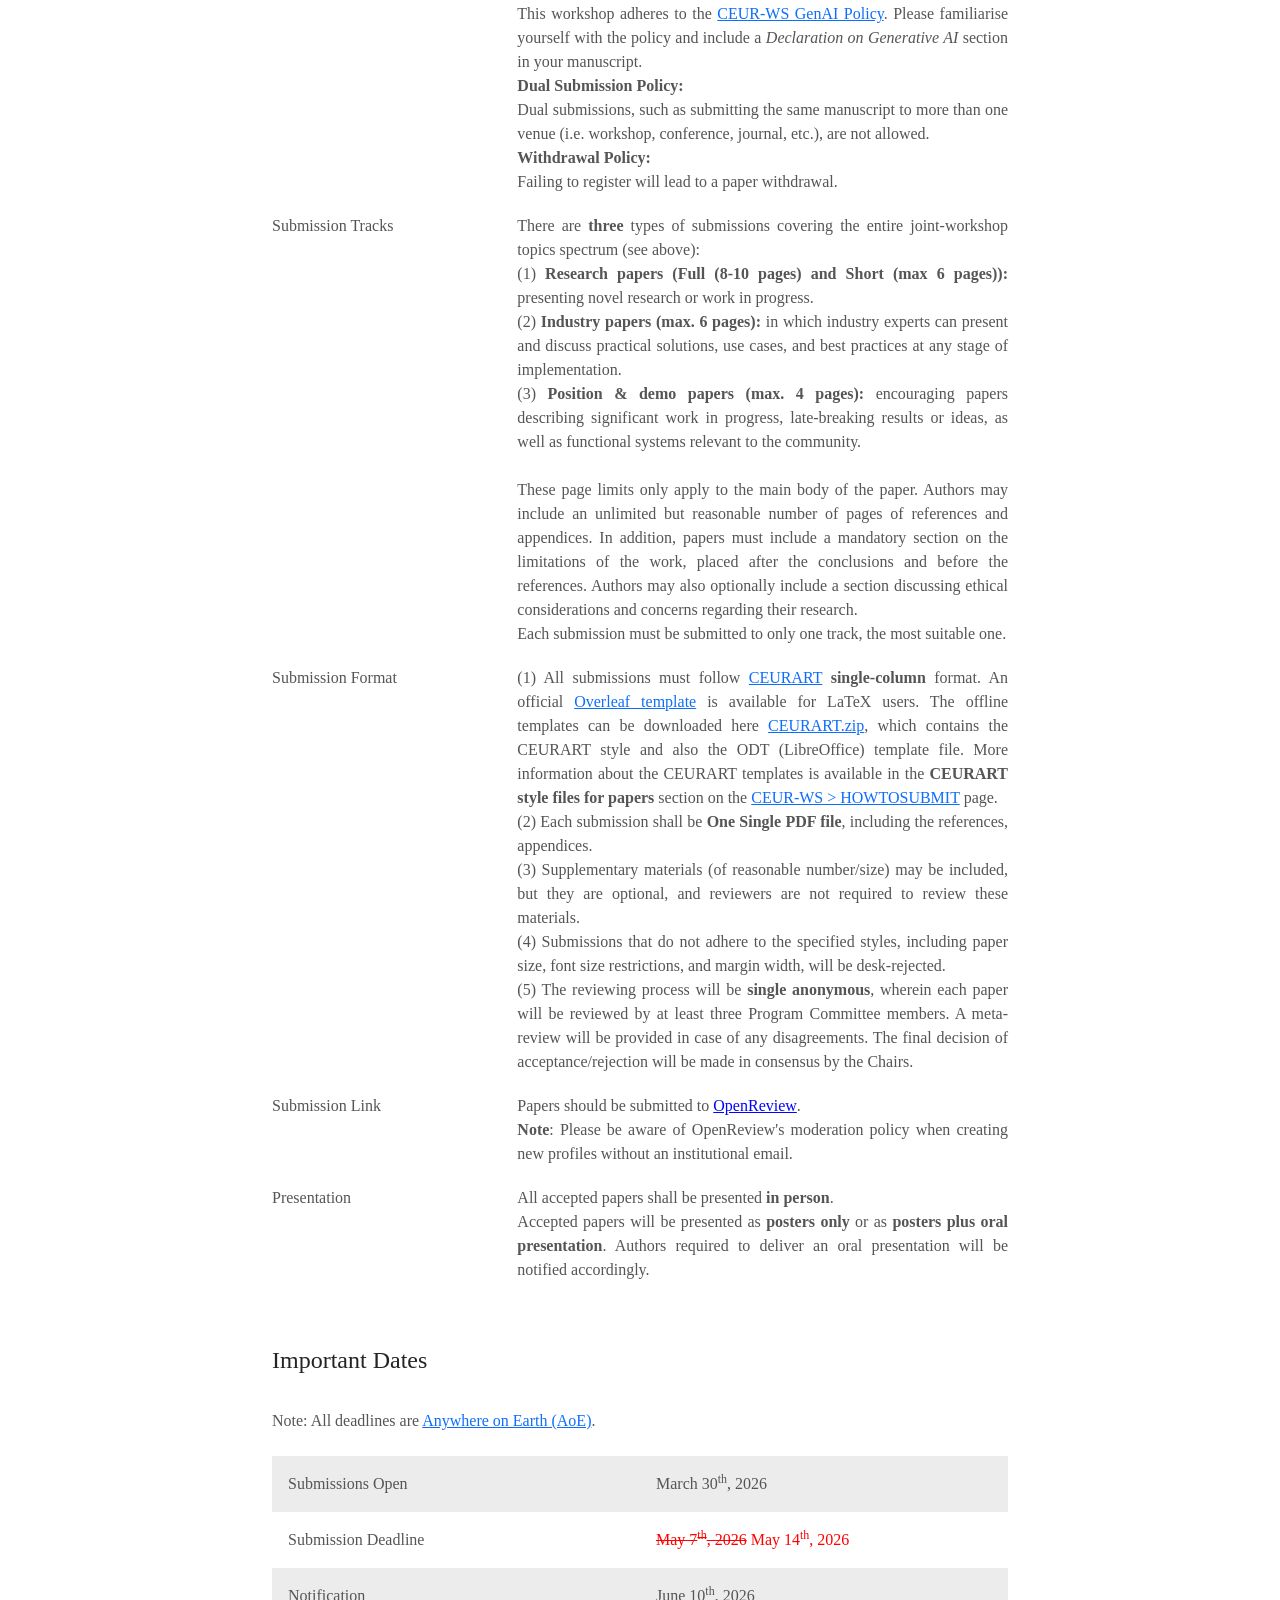
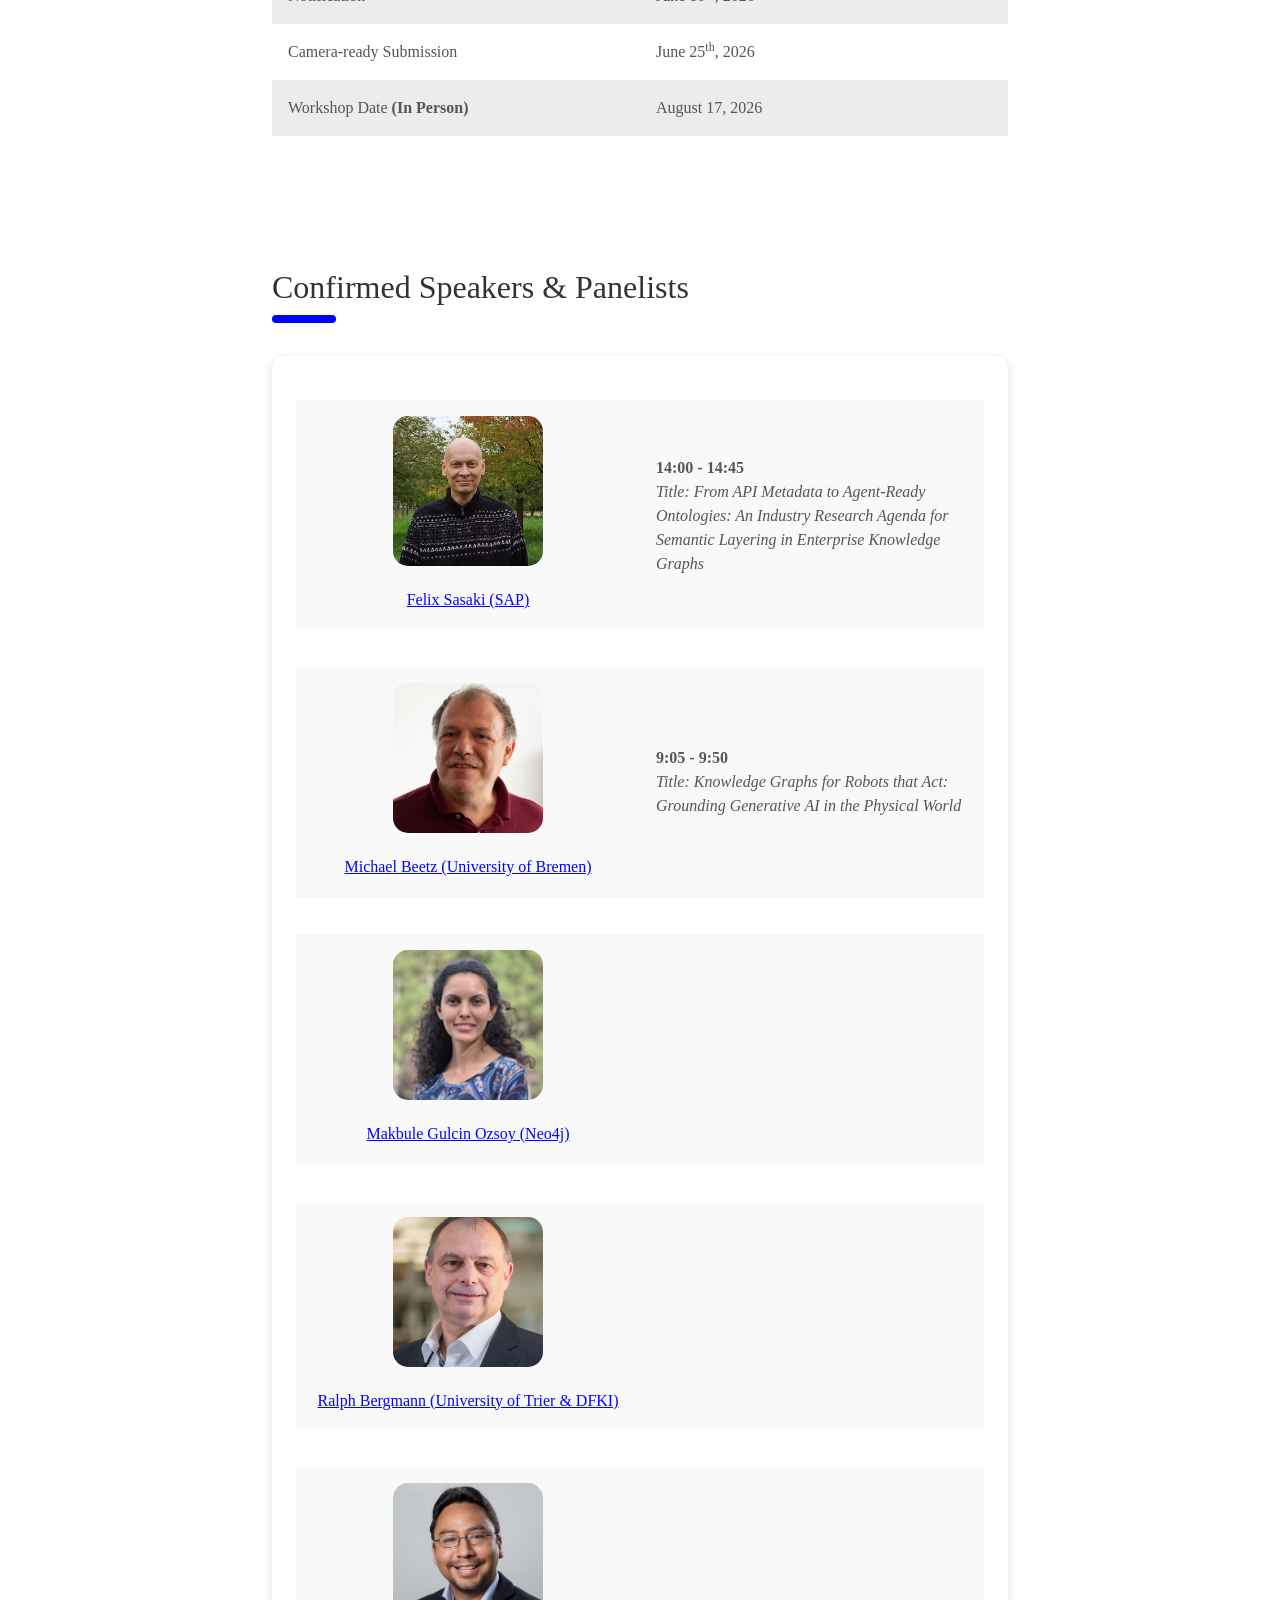
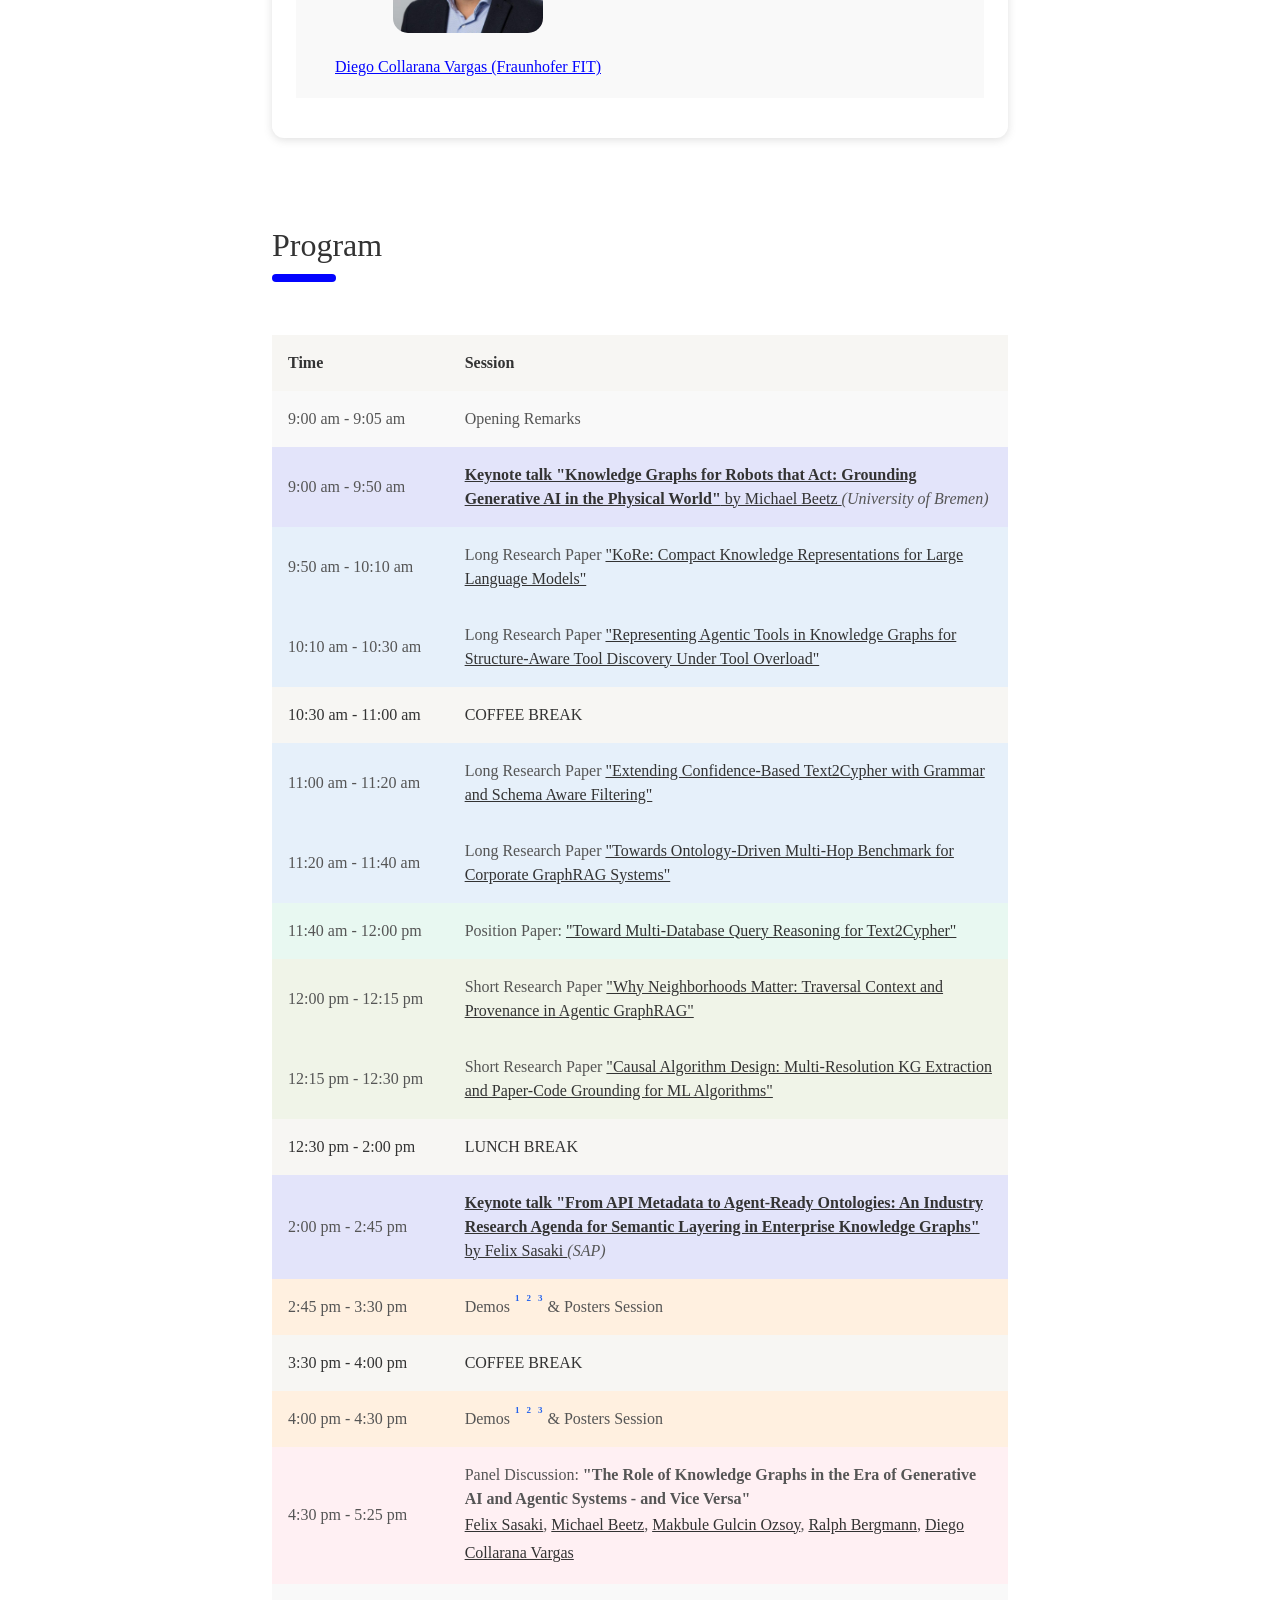
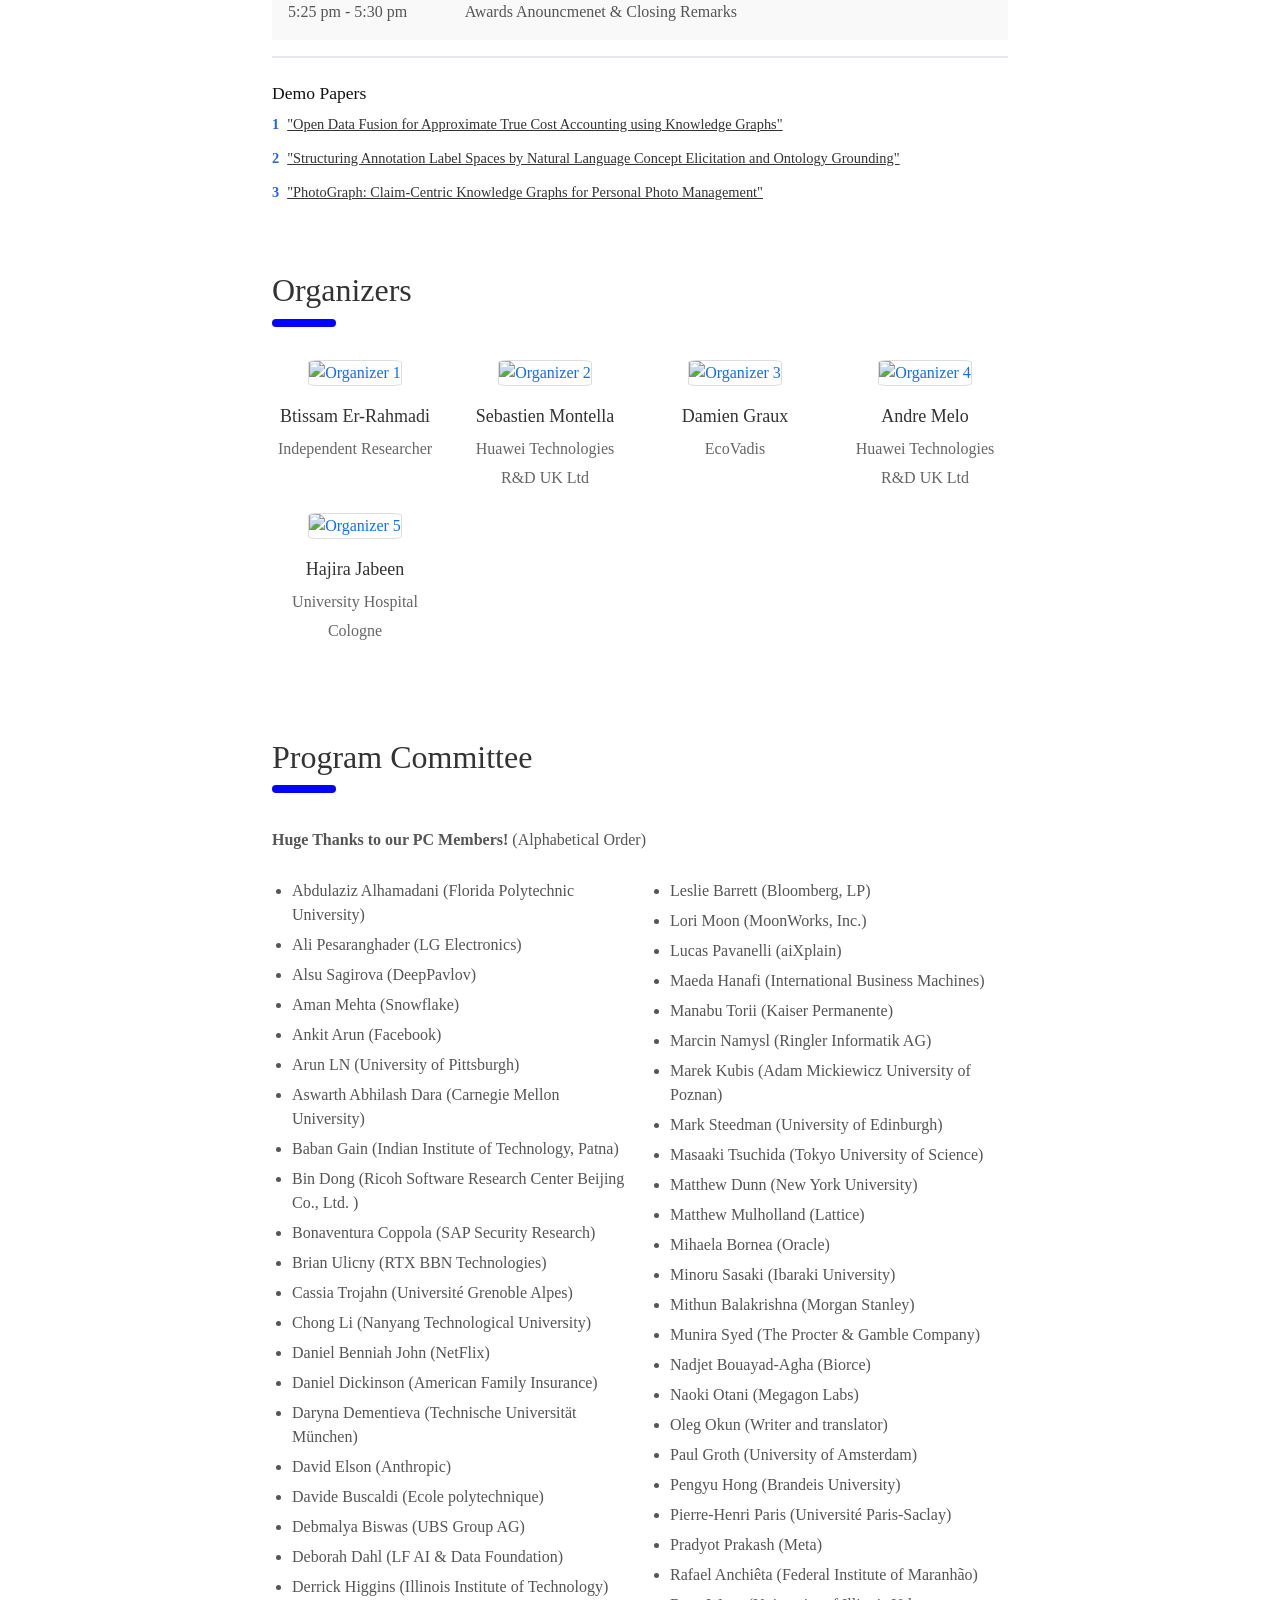
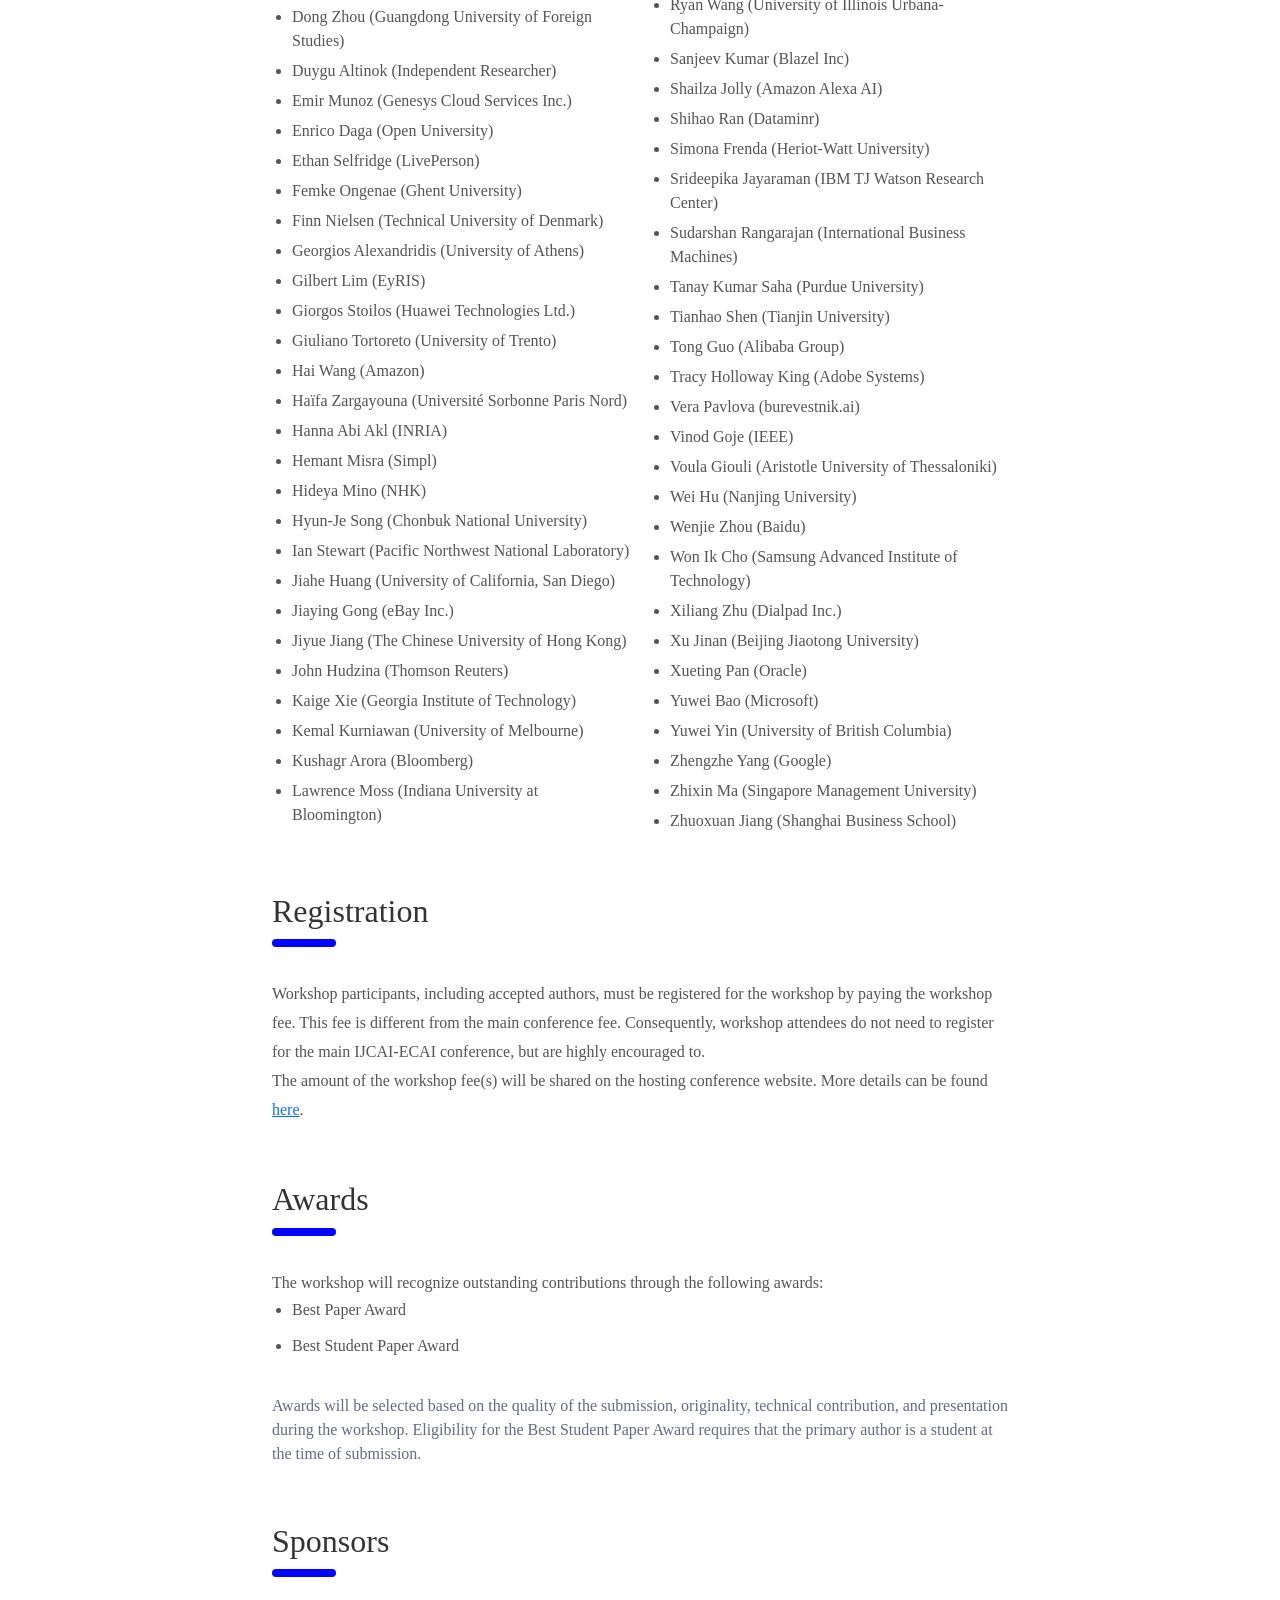
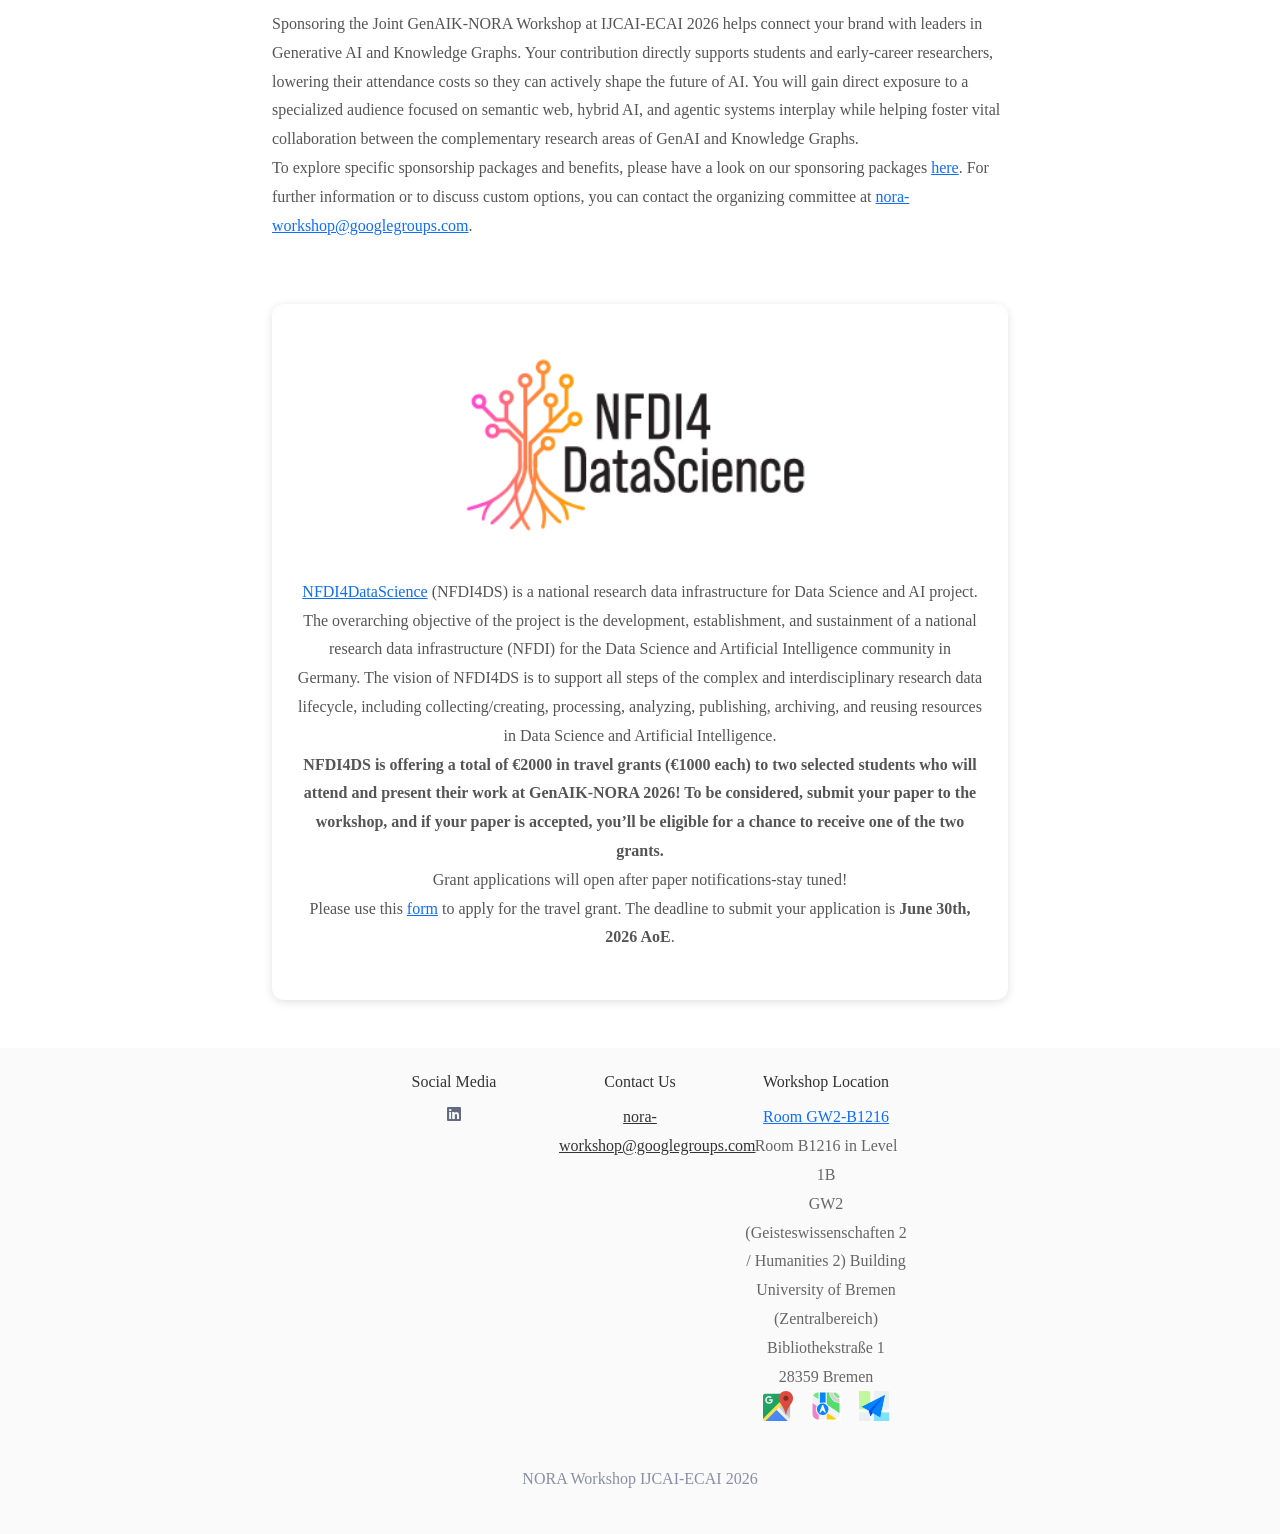
==== commit 10b4aec2: "format reviewers list" ====
--- a/index.html
+++ b/index.html
@@ -1116,9 +1116,108 @@
 
                     <br>
 
-                    <p>
-                        Abdulaziz Alhamadani (Florida Polytechnic University), Ali Pesaranghader (LG Electronics), Alsu Sagirova (DeepPavlov), Aman Mehta (Snowflake), Ankit Arun (Facebook), Arun LN (University of Pittsburgh), Aswarth Abhilash Dara (School of Computer Science, Carnegie Mellon University), Baban Gain (Indian Institute of Technology, Patna), Bin Dong (Ricoh Software Research Center Beijing Co., Ltd. ), Bonaventura Coppola (SAP Security Research), Brian Ulicny (RTX BBN Technologies), Cassia Trojahn (Université Grenoble Alpes), Chong Li (Nanyang Technological University), Daniel Benniah John (NetFlix), Daniel Dickinson (American Family Insurance), Daryna Dementieva (Technische Universität München), David Elson (Anthropic), Davide Buscaldi (Ecole polytechnique), Debmalya Biswas (UBS Group AG), Deborah Dahl (LF AI & Data Foundation), Derrick Higgins (Illinois Institute of Technology), Dong Zhou (Guangdong University of Foreign Studies), Duygu Altinok (Independent Researcher), Emir Munoz (Genesys Cloud Services Inc.), Enrico Daga (Open University), Ethan Selfridge (LivePerson), Femke Ongenae (Ghent University), Finn Nielsen (Technical University of Denmark), Georgios Alexandridis (University of Athens), Gilbert Lim (EyRIS), Giorgos Stoilos (Huawei Technologies Ltd.), Giuliano Tortoreto (University of Trento), Hai Wang (Amazon), Haïfa Zargayouna (Université Sorbonne Paris Nord), Hanna Abi Akl (INRIA), Hemant Misra (Simpl), Hideya Mino (NHK), Hyun-Je Song (Chonbuk National University), Ian Stewart (Pacific Northwest National Laboratory), Jiahe Huang (University of California, San Diego), Jiaying Gong (eBay Inc.), Jiyue Jiang (The Chinese University of Hong Kong), John Hudzina (Thomson Reuters), Kaige Xie (Georgia Institute of Technology), Kemal Kurniawan (University of Melbourne), Kushagr Arora (Bloomberg), Lawrence Moss (Indiana University at Bloomington), Leslie Barrett (Bloomberg, LP), Lori Moon (MoonWorks, Inc.), Lucas Pavanelli (aiXplain), Maeda Hanafi (International Business Machines), Manabu Torii (Kaiser Permanente), Marcin Namysl (Ringler Informatik AG), Marek Kubis (Adam Mickiewicz University of Poznan), Mark Steedman (University of Edinburgh), Masaaki Tsuchida (Tokyo University of Science), Matthew Dunn (New York University), Matthew Mulholland (Lattice), Mihaela Bornea (Oracle), Minoru Sasaki (Ibaraki University), Mithun Balakrishna (Morgan Stanley), Munira Syed (The Procter & Gamble Company), Nadjet Bouayad-Agha (Biorce), Naoki Otani (Megagon Labs), Oleg Okun (Writer and translator), Paul Groth (University of Amsterdam), Pengyu Hong (Brandeis University), Pierre-Henri Paris (Université Paris-Saclay), Pradyot Prakash (Meta), Rafael Anchiêta (Federal Institute of Maranhão), Ryan Wang (University of Illinois Urbana-Champaign), Sanjeev Kumar (Blazel Inc), Shailza Jolly (Amazon Alexa AI), Shihao Ran (Dataminr), Simona Frenda (Heriot-Watt University), Srideepika Jayaraman (IBM TJ Watson Research Center), Sudarshan Rangarajan (International Business Machines), Tanay Kumar Saha (Purdue University), Tianhao Shen (Tianjin University), Tong Guo (Alibaba Group), Tracy Holloway King (Adobe Systems), Vera Pavlova (burevestnik.ai), Vinod Goje (IEEE), Voula Giouli (Aristotle University of Thessaloniki), Wei Hu (Nanjing University), Wenjie Zhou (Baidu), Won Ik Cho (Samsung Advanced Institute of Technology), Xiliang Zhu (Dialpad Inc.), Xu Jinan (Beijing Jiaotong University), Xueting Pan (Oracle), Yuwei Bao (Microsoft), Yuwei Yin (University of British Columbia), Zhengzhe Yang (Google), Zhixin Ma (Singapore Management University), Zhuoxuan Jiang (Shanghai Business School)
-                    </p>
+                    <div style="text-align: left;">
+                        <ul style="list-style-type:none;" class="reviewers-list">
+                            <li>Abdulaziz Alhamadani (Florida Polytechnic University)</li>
+                            <li>Ali Pesaranghader (LG Electronics)</li>
+                            <li>Alsu Sagirova (DeepPavlov)</li>
+                            <li>Aman Mehta (Snowflake)</li>
+                            <li>Ankit Arun (Facebook)</li>
+                            <li>Arun LN (University of Pittsburgh)</li>
+                            <li>Aswarth Abhilash Dara (Carnegie Mellon University)</li>
+                            <li>Baban Gain (Indian Institute of Technology, Patna)</li>
+                            <li>Bin Dong (Ricoh Software Research Center Beijing Co., Ltd. )</li>
+                            <li>Bonaventura Coppola (SAP Security Research)</li>
+                            <li>Brian Ulicny (RTX BBN Technologies)</li>
+                            <li>Cassia Trojahn (Université Grenoble Alpes)</li>
+                            <li>Chong Li (Nanyang Technological University)</li>
+                            <li>Daniel Benniah John (NetFlix)</li>
+                            <li>Daniel Dickinson (American Family Insurance)</li>
+                            <li>Daryna Dementieva (Technische Universität München)</li>
+                            <li>David Elson (Anthropic)</li>
+                            <li>Davide Buscaldi (Ecole polytechnique)</li>
+                            <li>Debmalya Biswas (UBS Group AG)</li>
+                            <li>Deborah Dahl (LF AI & Data Foundation)</li>
+                            <li>Derrick Higgins (Illinois Institute of Technology)</li>
+                            <li>Dong Zhou (Guangdong University of Foreign Studies)</li>
+                            <li>Duygu Altinok (Independent Researcher)</li>
+                            <li>Emir Munoz (Genesys Cloud Services Inc.)</li>
+                            <li>Enrico Daga (Open University)</li>
+                            <li>Ethan Selfridge (LivePerson)</li>
+                            <li>Femke Ongenae (Ghent University)</li>
+                            <li>Finn Nielsen (Technical University of Denmark)</li>
+                            <li>Georgios Alexandridis (University of Athens)</li>
+                            <li>Gilbert Lim (EyRIS)</li>
+                            <li>Giorgos Stoilos (Huawei Technologies Ltd.)</li>
+                            <li>Giuliano Tortoreto (University of Trento)</li>
+                            <li>Hai Wang (Amazon)</li>
+                            <li>Haïfa Zargayouna (Université Sorbonne Paris Nord)</li>
+                            <li>Hanna Abi Akl (INRIA)</li>
+                            <li>Hemant Misra (Simpl)</li>
+                            <li>Hideya Mino (NHK)</li>
+                            <li>Hyun-Je Song (Chonbuk National University)</li>
+                            <li>Ian Stewart (Pacific Northwest National Laboratory)</li>
+                            <li>Jiahe Huang (University of California, San Diego)</li>
+                            <li>Jiaying Gong (eBay Inc.)</li>
+                            <li>Jiyue Jiang (The Chinese University of Hong Kong)</li>
+                            <li>John Hudzina (Thomson Reuters)</li>
+                            <li>Kaige Xie (Georgia Institute of Technology)</li>
+                            <li>Kemal Kurniawan (University of Melbourne)</li>
+                            <li>Kushagr Arora (Bloomberg)</li>
+                            <li>Lawrence Moss (Indiana University at Bloomington)</li>
+                            <li>Leslie Barrett (Bloomberg, LP)</li>
+                            <li>Lori Moon (MoonWorks, Inc.)</li>
+                            <li>Lucas Pavanelli (aiXplain)</li>
+                            <li>Maeda Hanafi (International Business Machines)</li>
+                            <li>Manabu Torii (Kaiser Permanente)</li>
+                            <li>Marcin Namysl (Ringler Informatik AG)</li>
+                            <li>Marek Kubis (Adam Mickiewicz University of Poznan)</li>
+                            <li>Mark Steedman (University of Edinburgh)</li>
+                            <li>Masaaki Tsuchida (Tokyo University of Science)</li>
+                            <li>Matthew Dunn (New York University)</li>
+                            <li>Matthew Mulholland (Lattice)</li>
+                            <li>Mihaela Bornea (Oracle)</li>
+                            <li>Minoru Sasaki (Ibaraki University)</li>
+                            <li>Mithun Balakrishna (Morgan Stanley)</li>
+                            <li>Munira Syed (The Procter & Gamble Company)</li>
+                            <li>Nadjet Bouayad-Agha (Biorce)</li>
+                            <li>Naoki Otani (Megagon Labs)</li>
+                            <li>Oleg Okun (Writer and translator)</li>
+                            <li>Paul Groth (University of Amsterdam)</li>
+                            <li>Pengyu Hong (Brandeis University)</li>
+                            <li>Pierre-Henri Paris (Université Paris-Saclay)</li>
+                            <li>Pradyot Prakash (Meta)</li>
+                            <li>Rafael Anchiêta (Federal Institute of Maranhão)</li>
+                            <li>Ryan Wang (University of Illinois Urbana-Champaign)</li>
+                            <li>Sanjeev Kumar (Blazel Inc)</li>
+                            <li>Shailza Jolly (Amazon Alexa AI)</li>
+                            <li>Shihao Ran (Dataminr)</li>
+                            <li>Simona Frenda (Heriot-Watt University)</li>
+                            <li>Srideepika Jayaraman (IBM TJ Watson Research Center)</li>
+                            <li>Sudarshan Rangarajan (International Business Machines)</li>
+                            <li>Tanay Kumar Saha (Purdue University)</li>
+                            <li>Tianhao Shen (Tianjin University)</li>
+                            <li>Tong Guo (Alibaba Group)</li>
+                            <li>Tracy Holloway King (Adobe Systems)</li>
+                            <li>Vera Pavlova (burevestnik.ai)</li>
+                            <li>Vinod Goje (IEEE)</li>
+                            <li>Voula Giouli (Aristotle University of Thessaloniki)</li>
+                            <li>Wei Hu (Nanjing University)</li>
+                            <li>Wenjie Zhou (Baidu)</li>
+                            <li>Won Ik Cho (Samsung Advanced Institute of Technology)</li>
+                            <li>Xiliang Zhu (Dialpad Inc.)</li>
+                            <li>Xu Jinan (Beijing Jiaotong University)</li>
+                            <li>Xueting Pan (Oracle)</li>
+                            <li>Yuwei Bao (Microsoft)</li>
+                            <li>Yuwei Yin (University of British Columbia)</li>
+                            <li>Zhengzhe Yang (Google)</li>
+                            <li>Zhixin Ma (Singapore Management University)</li>
+                            <li>Zhuoxuan Jiang (Shanghai Business School)</li>
+
+                        </ul>
+                    </div>
+
+ 
                 </div>
             </div>
         </div>
--- a/assets/css/style.css
+++ b/assets/css/style.css
@@ -1114,4 +1114,21 @@
   margin-left: -8px;
   border-radius: 4px;
   transition: background-color 0.3s ease;
-}+}
+
+/* Two-column reviewers list */
+.reviewers-list {
+    columns: 2;
+    column-gap: 40px;
+}
+
+.reviewers-list li {
+    break-inside: avoid;
+    margin-bottom: 6px;
+}
+
+/* One column on phones */
+@media (max-width: 768px) {
+    .reviewers-list {
+        columns: 1;
+    }
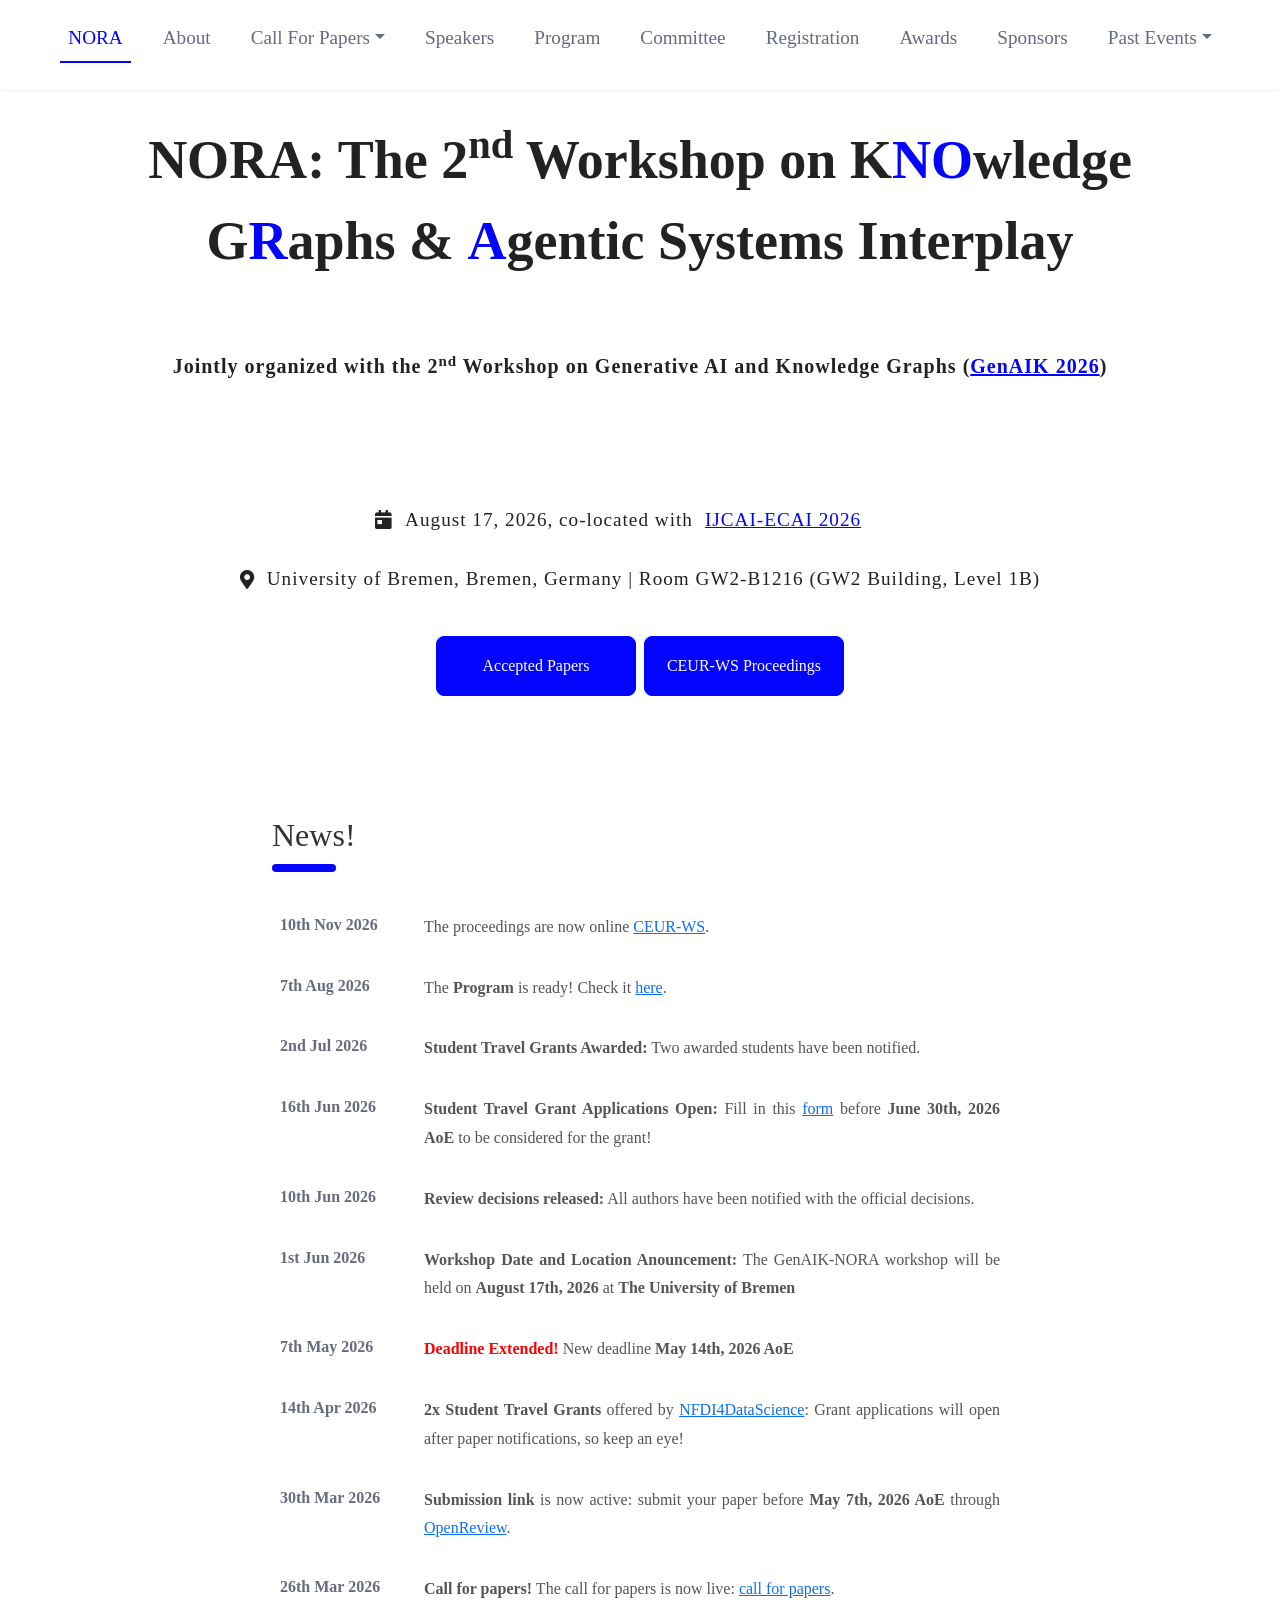
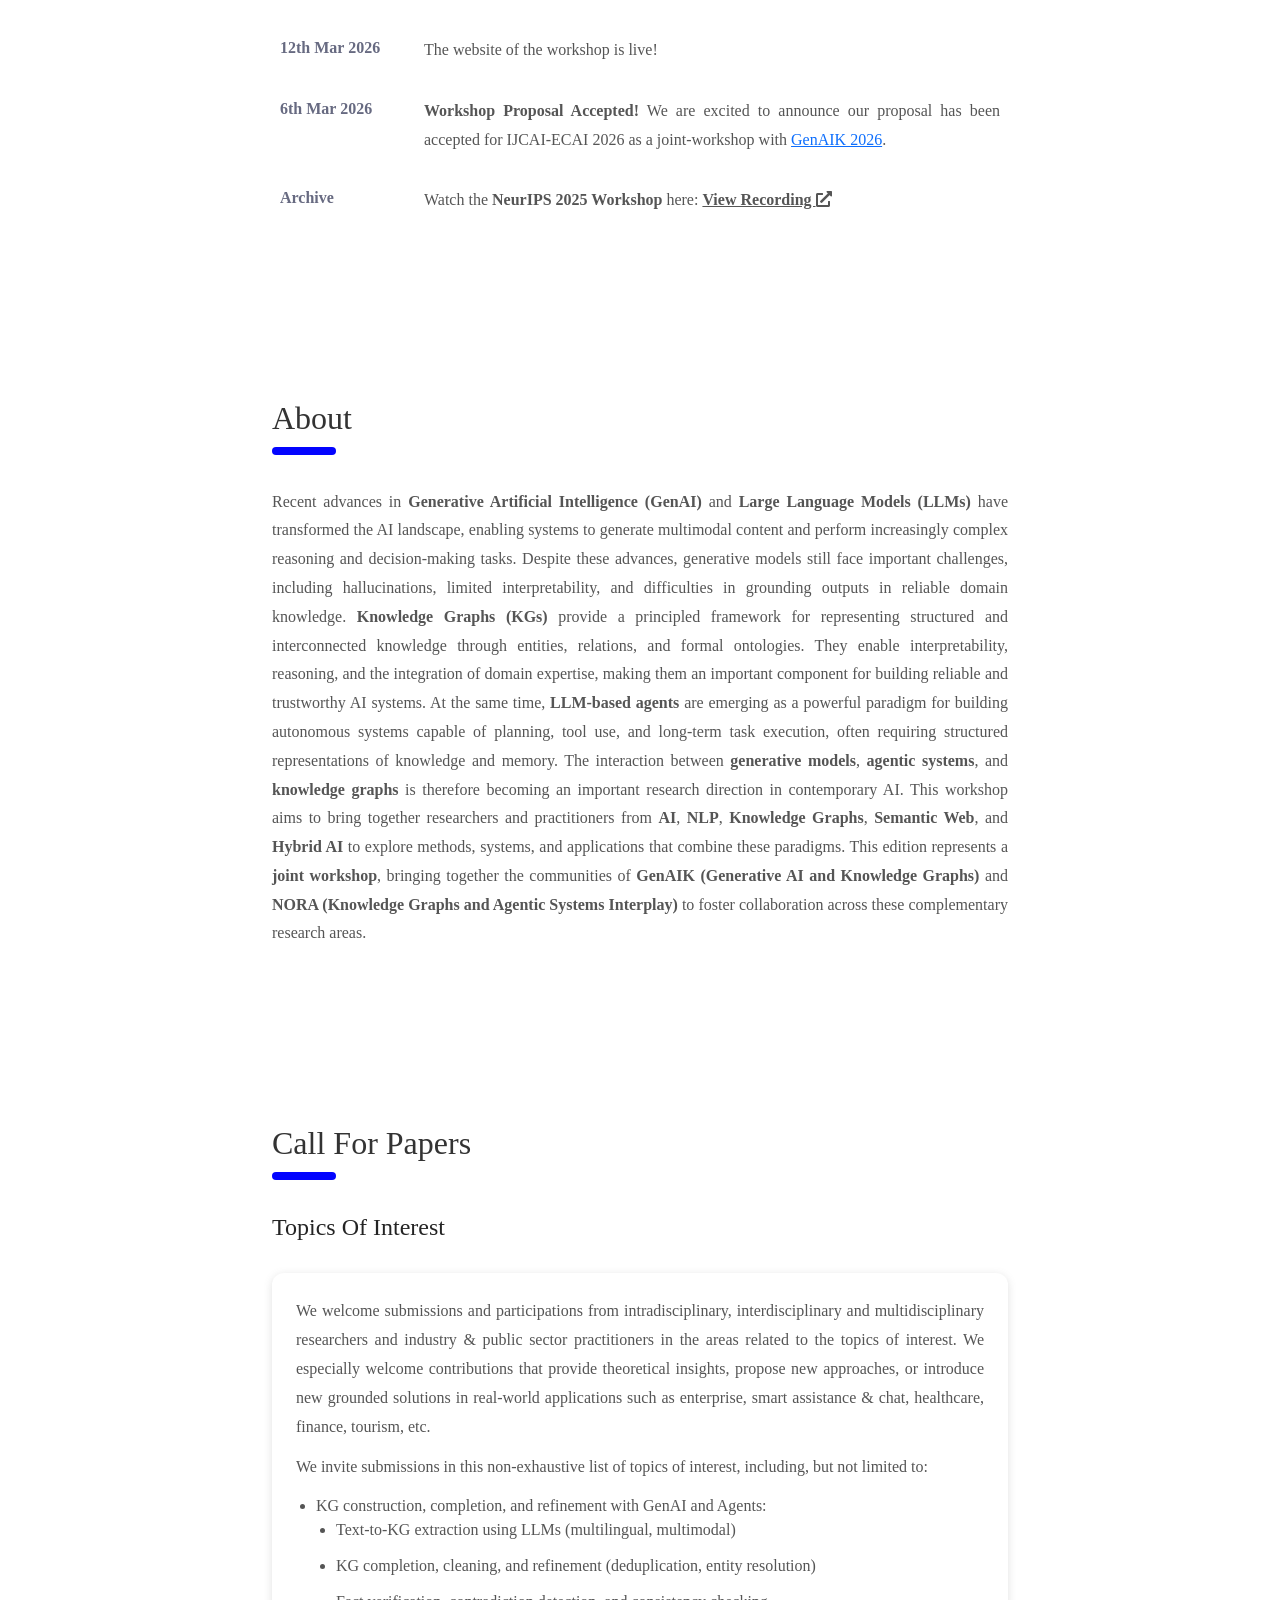
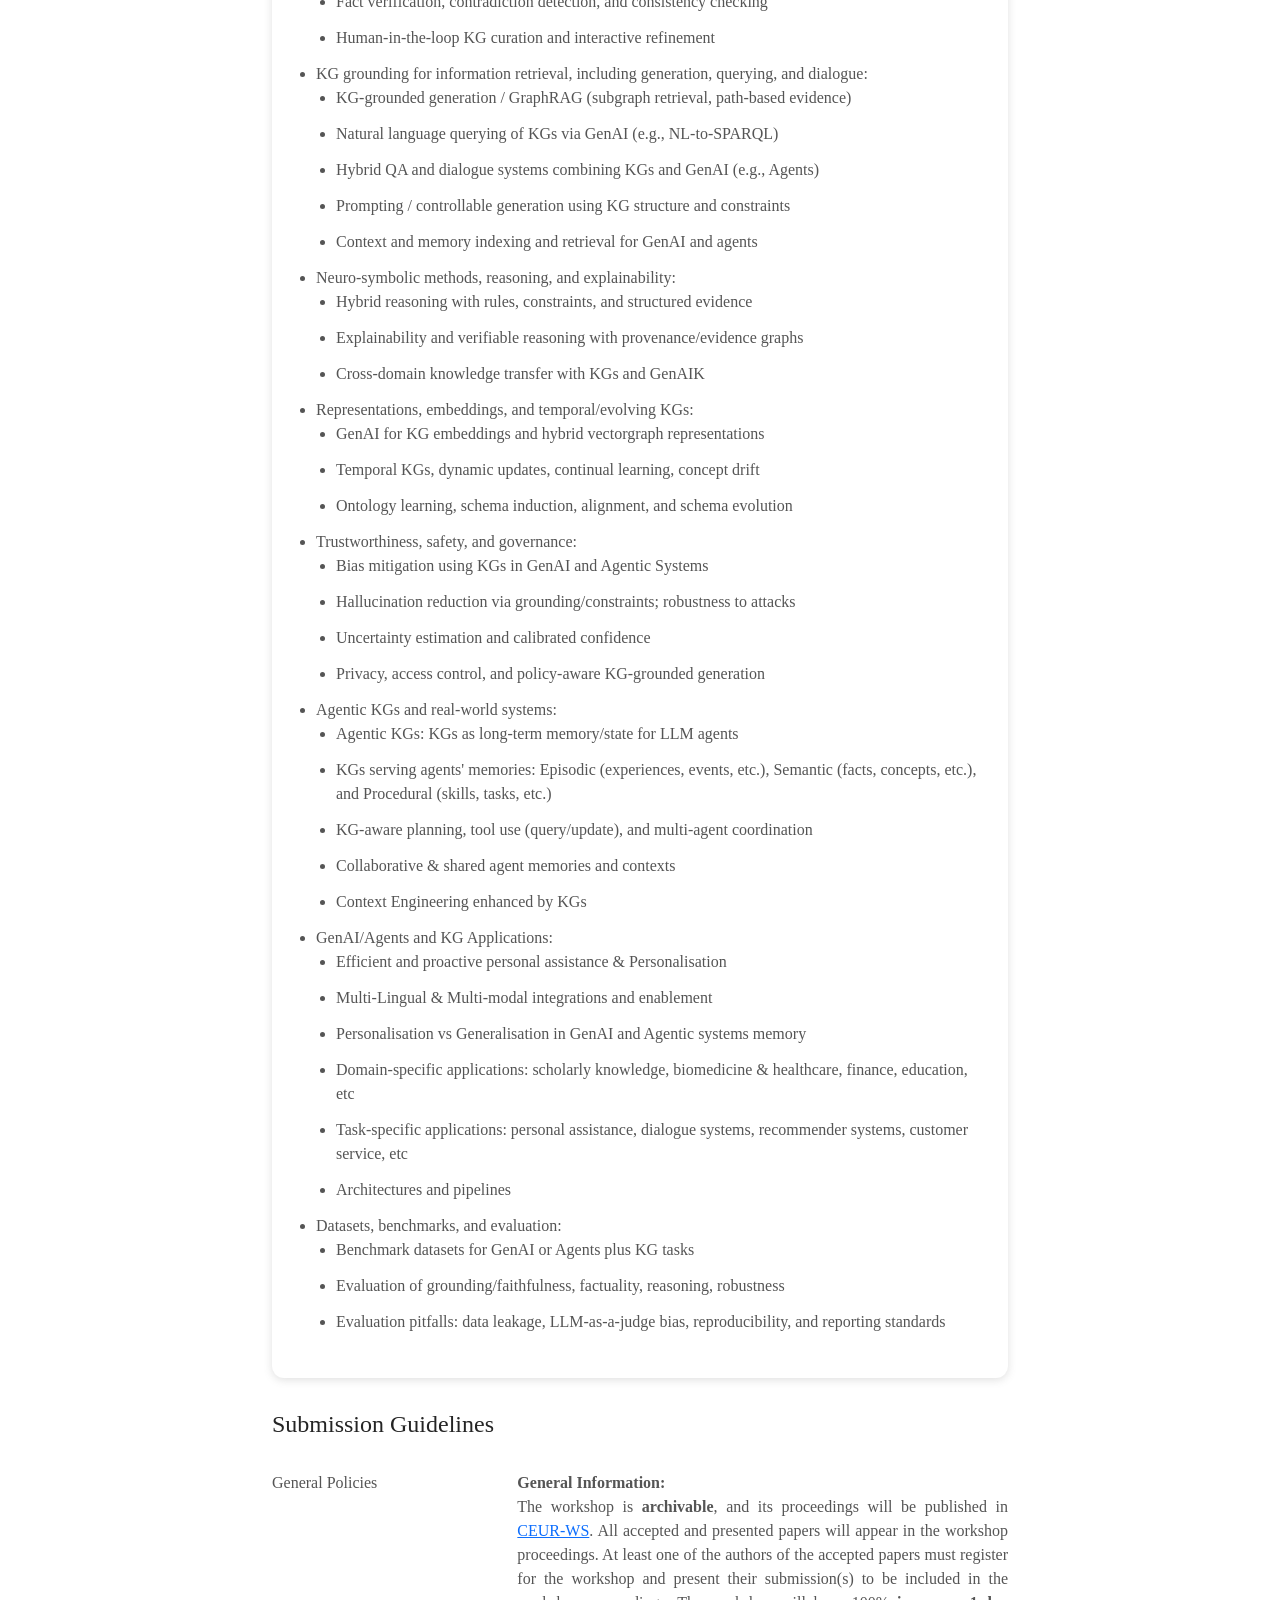
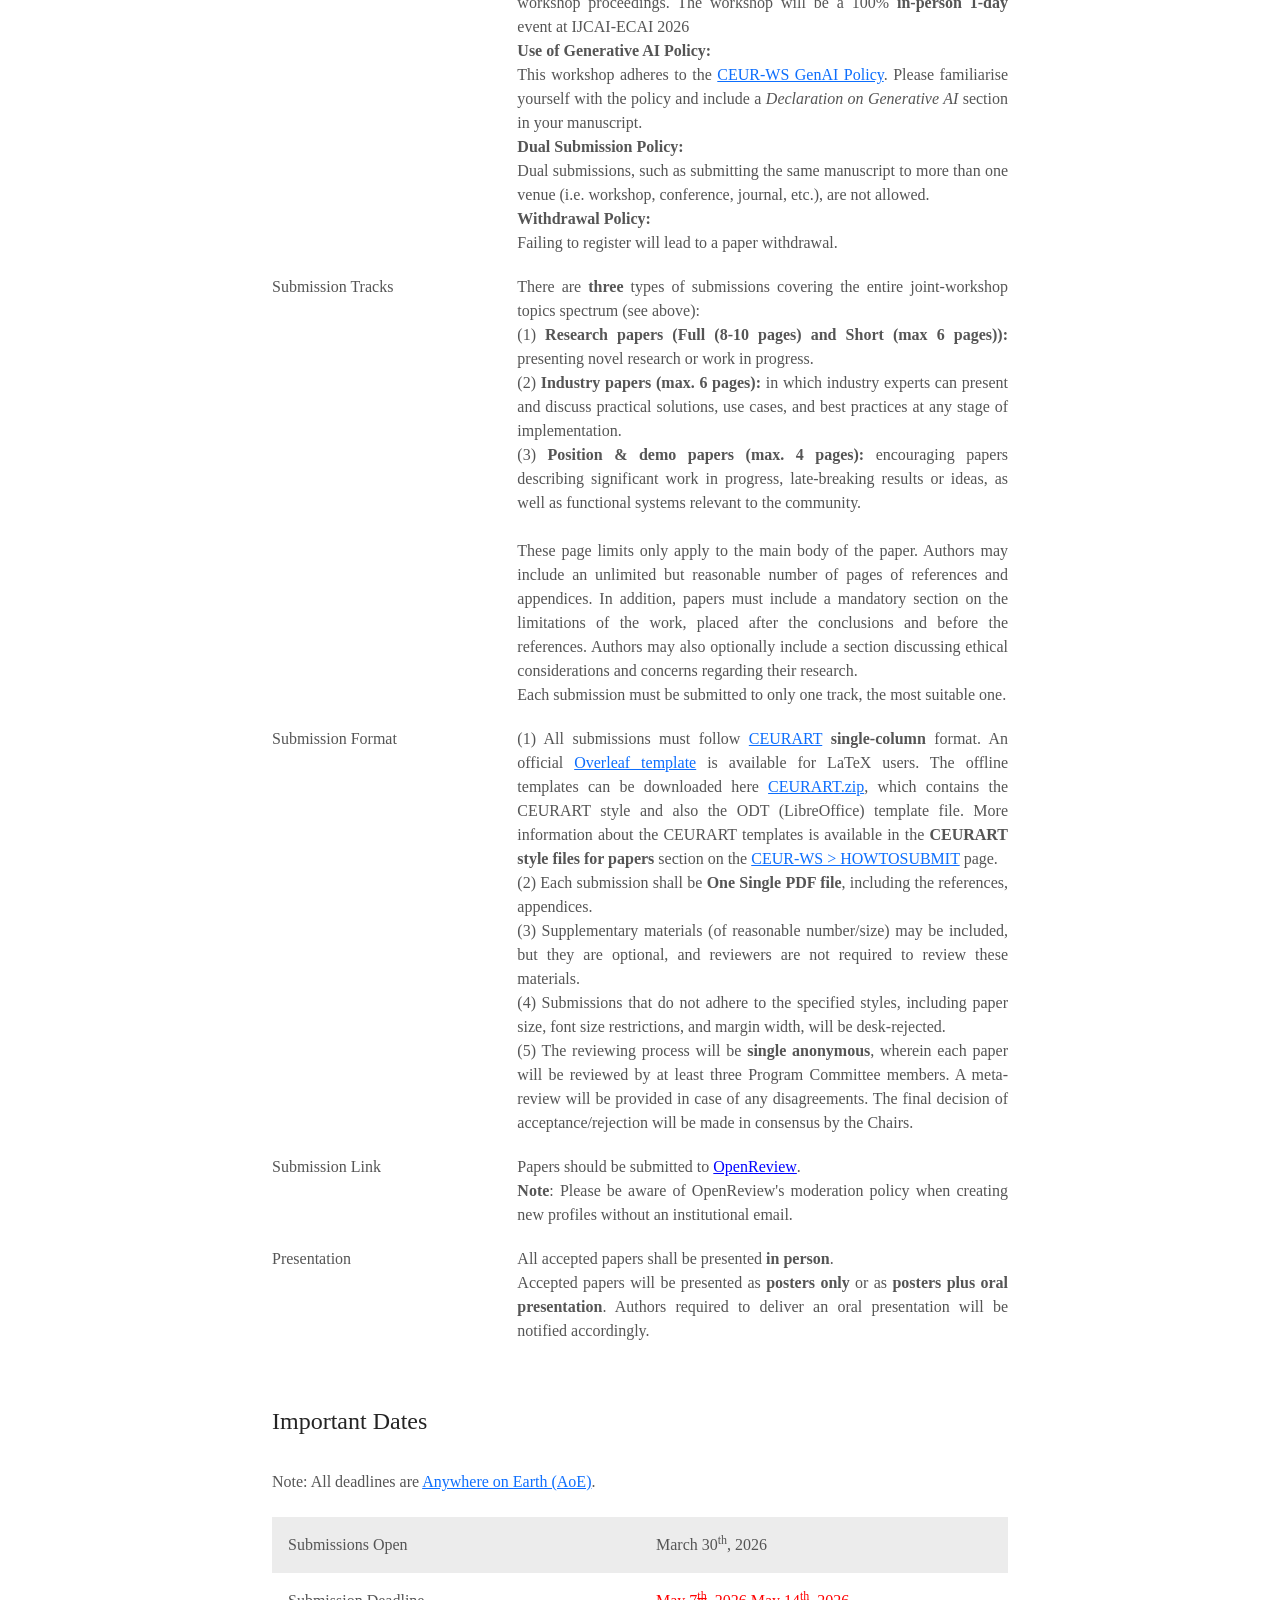
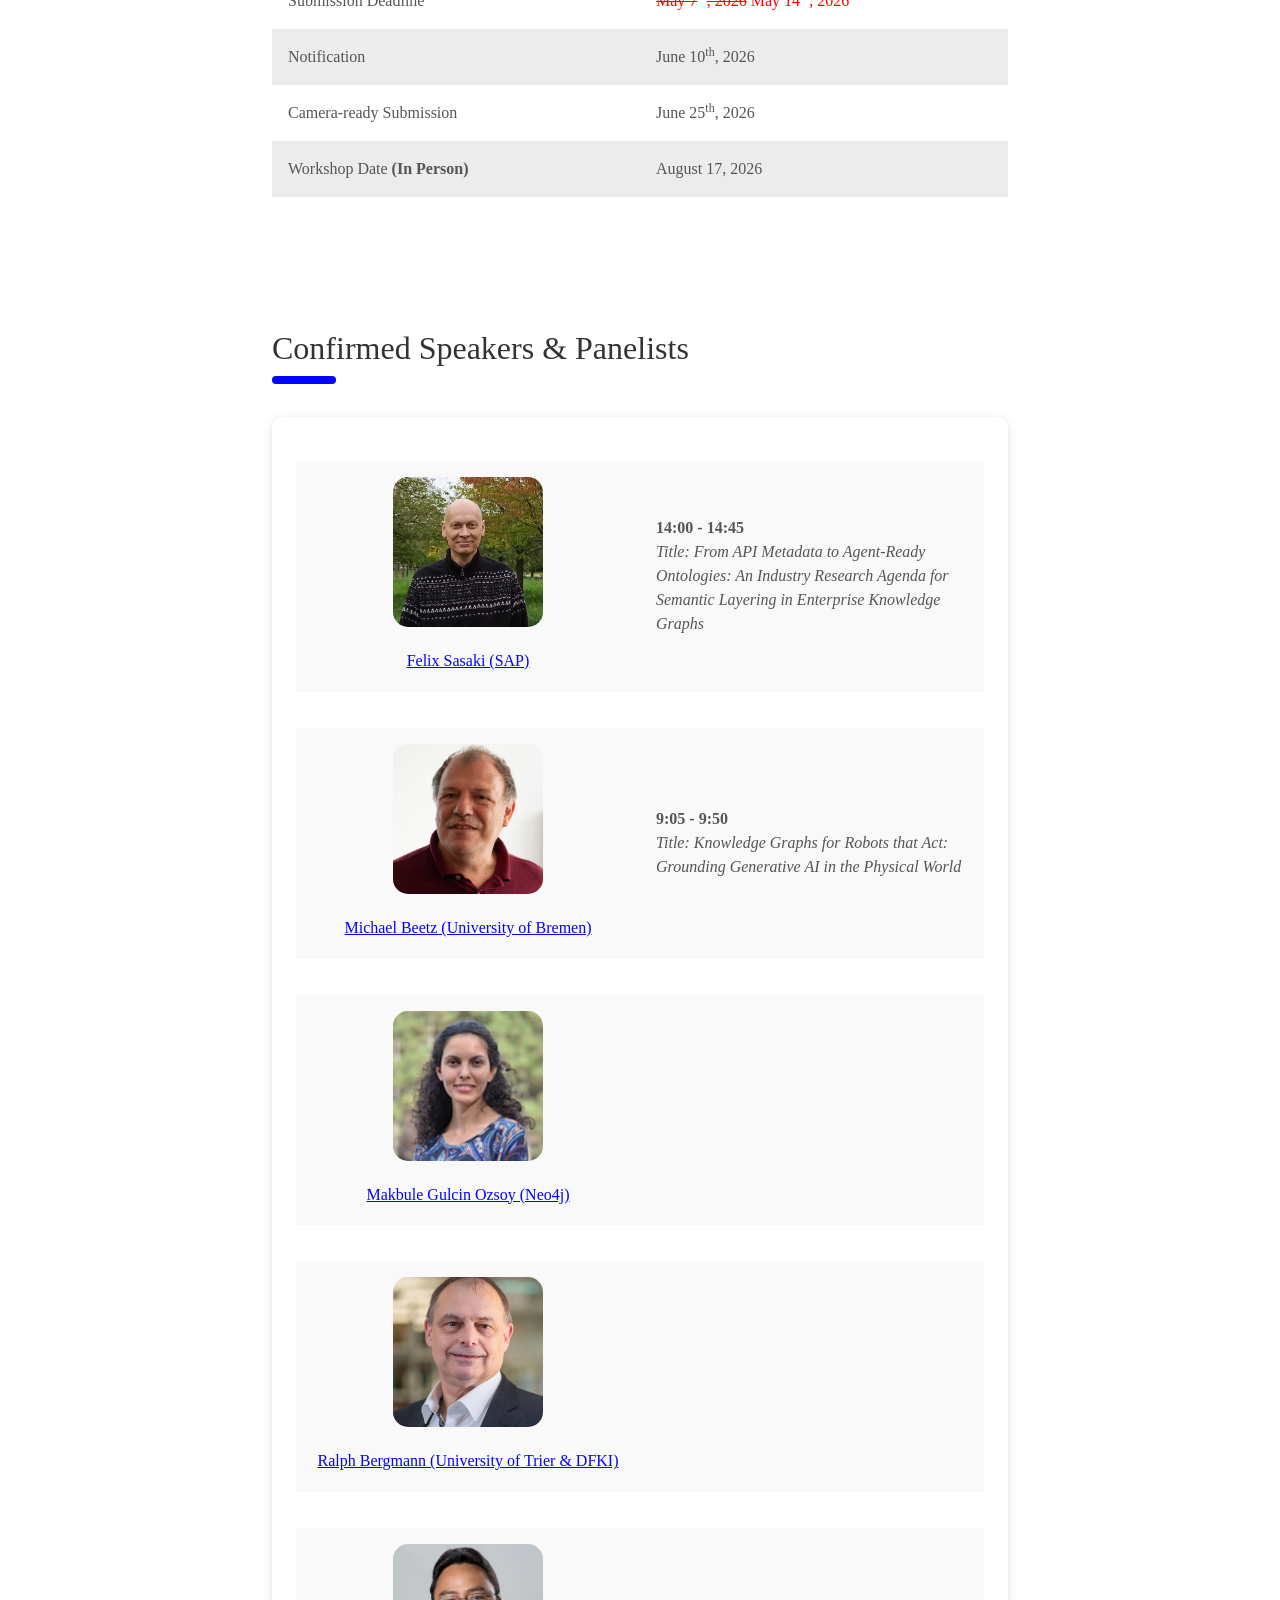
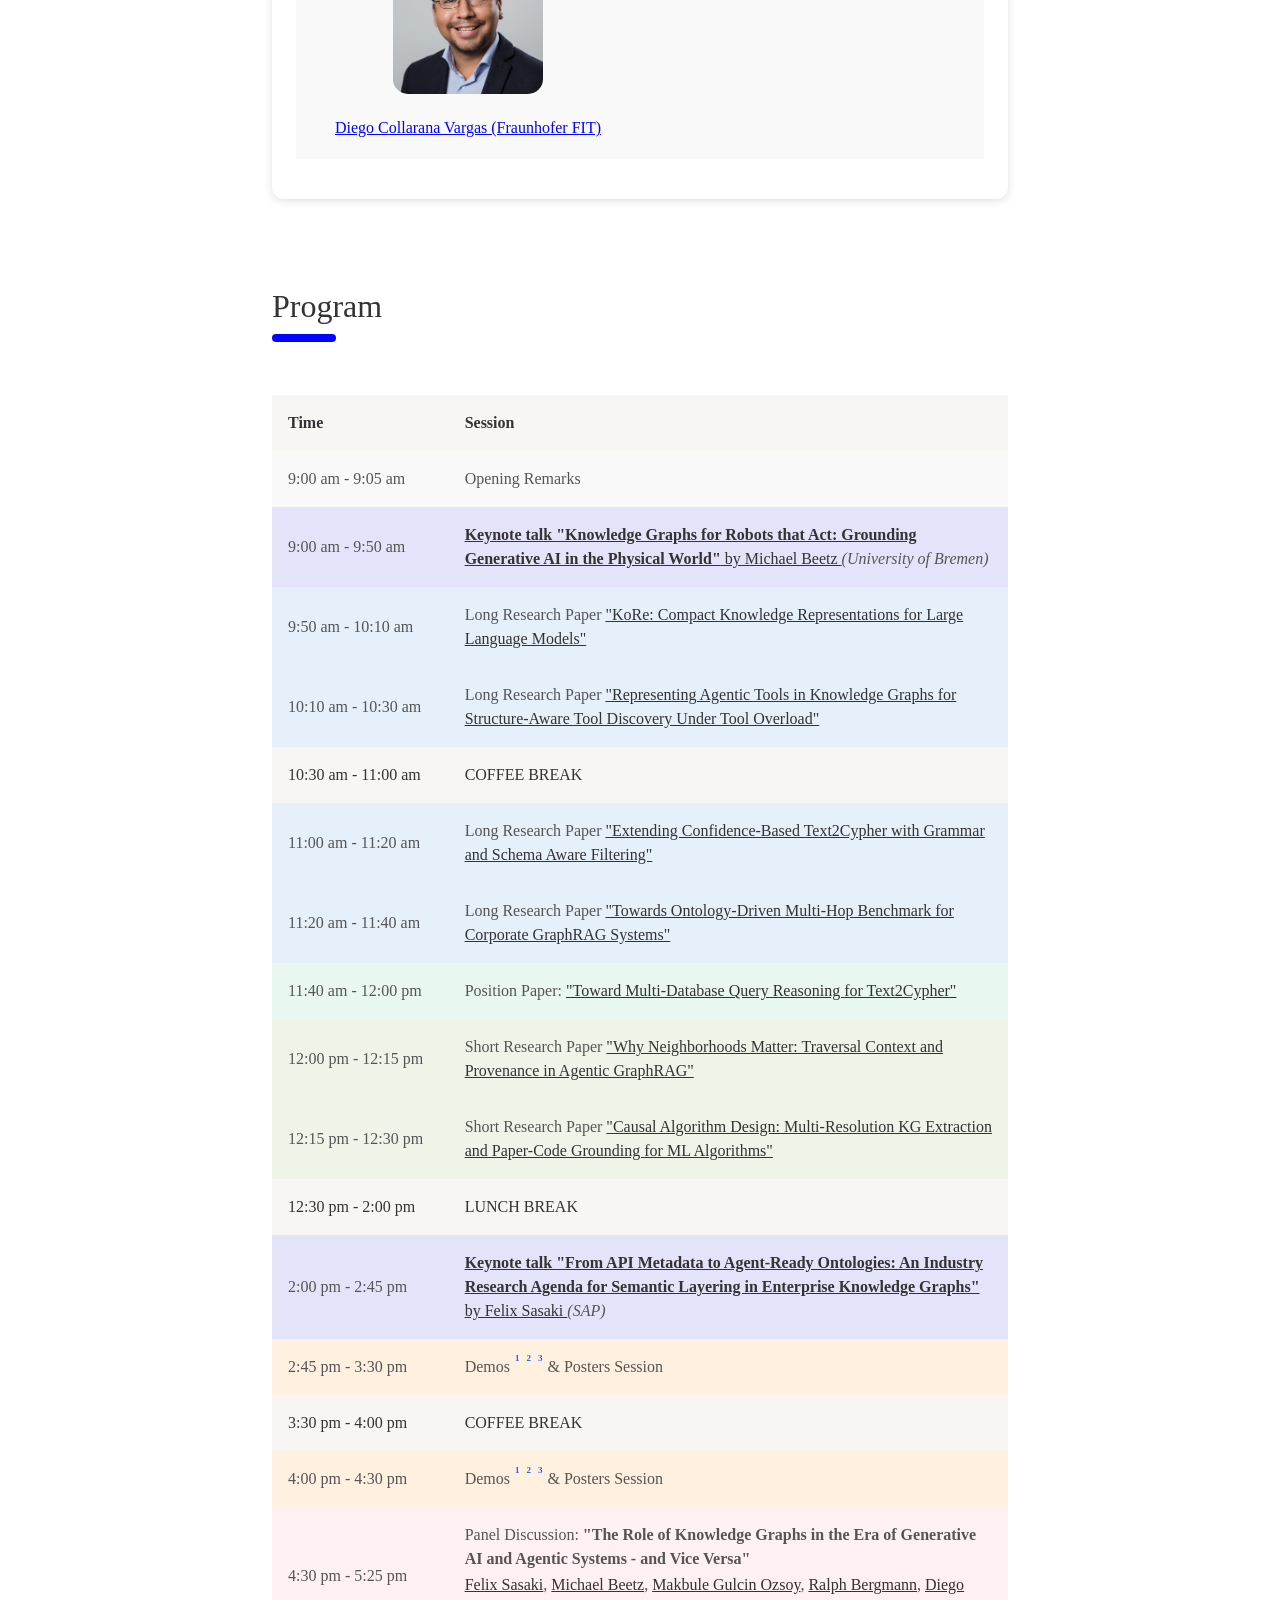
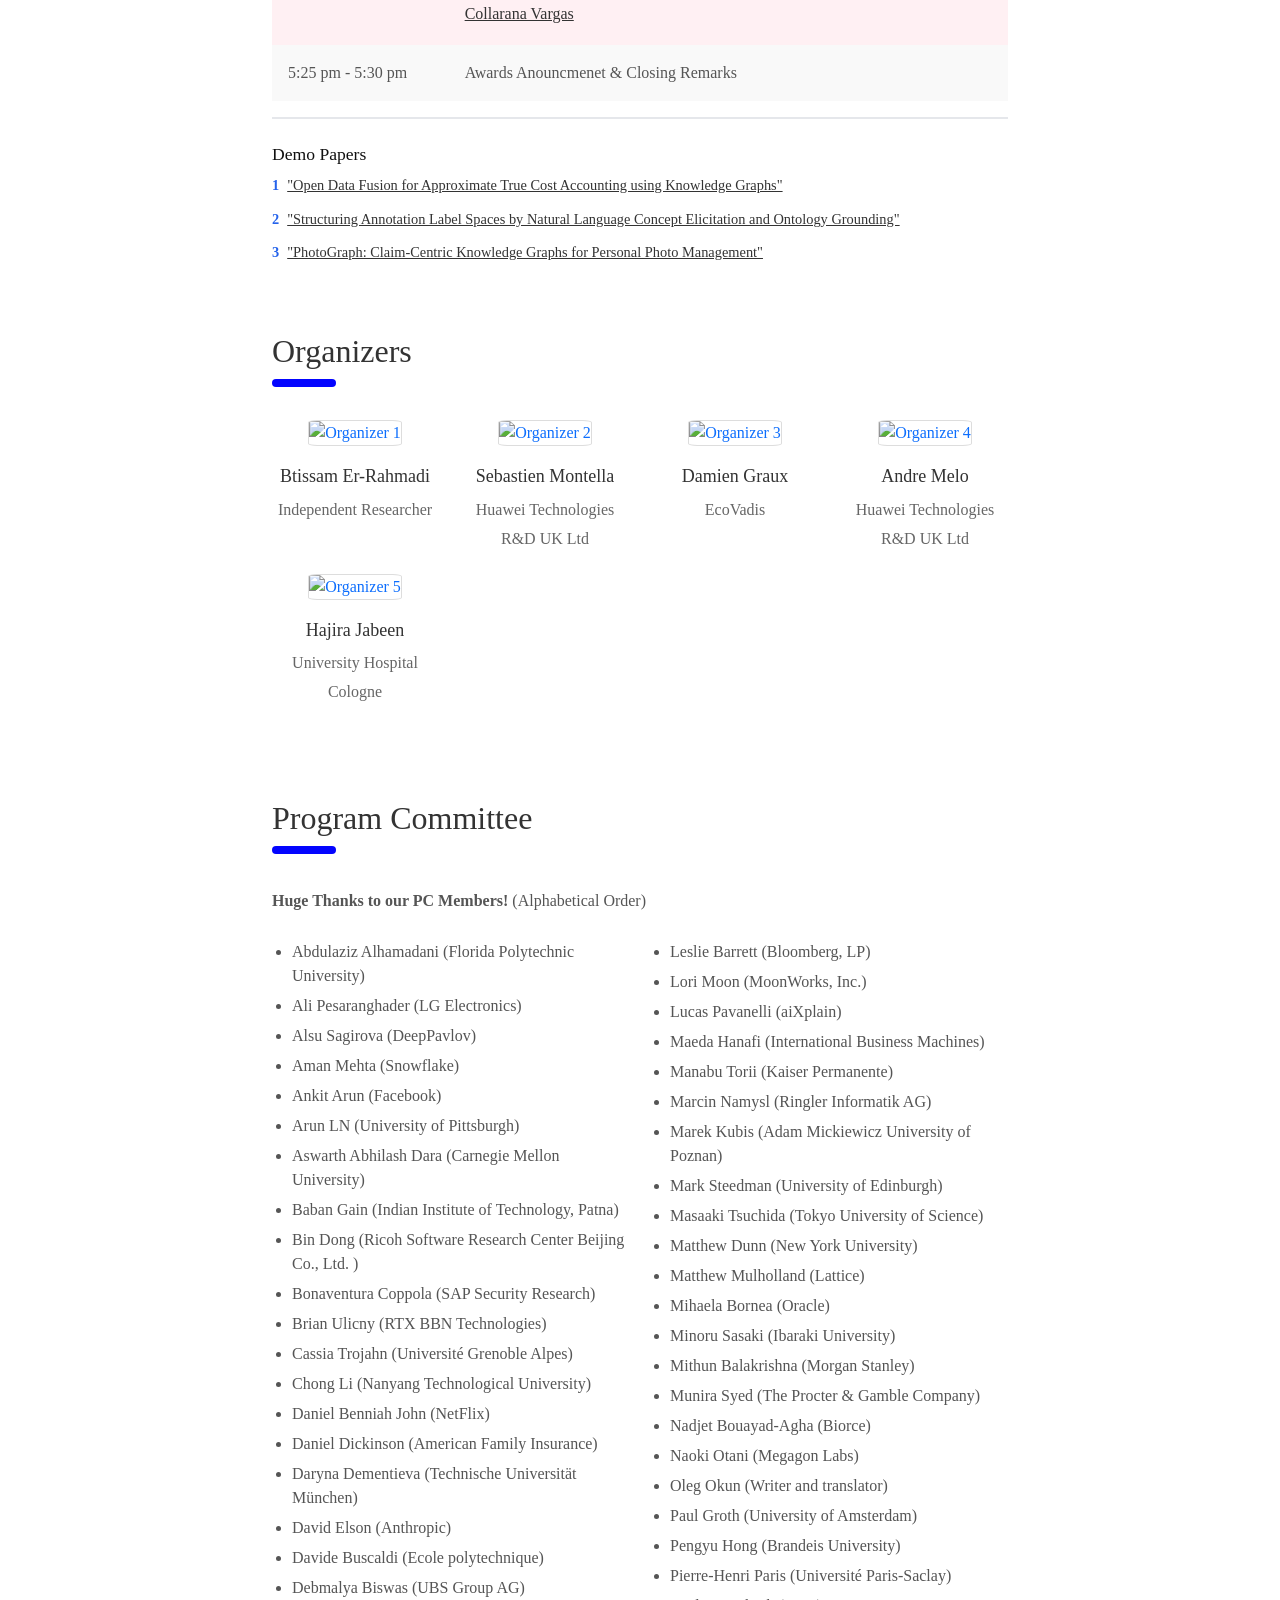
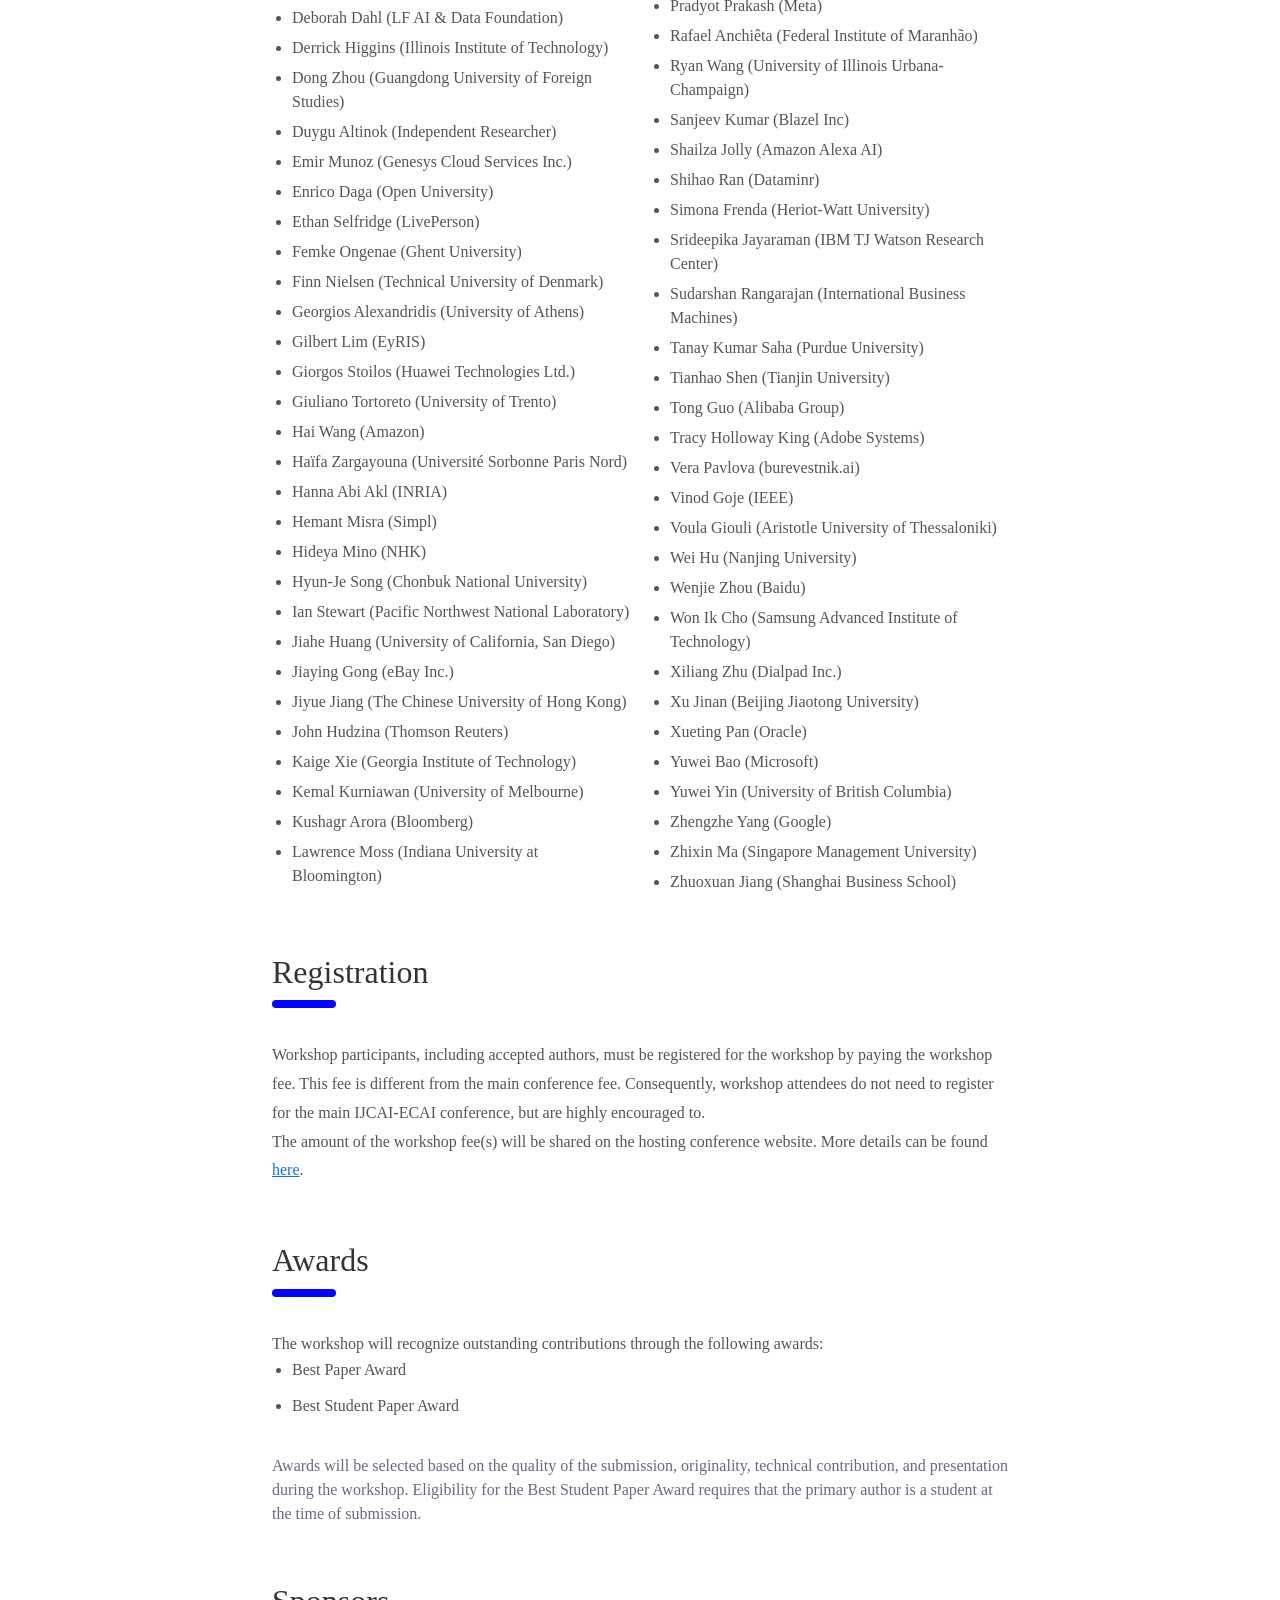
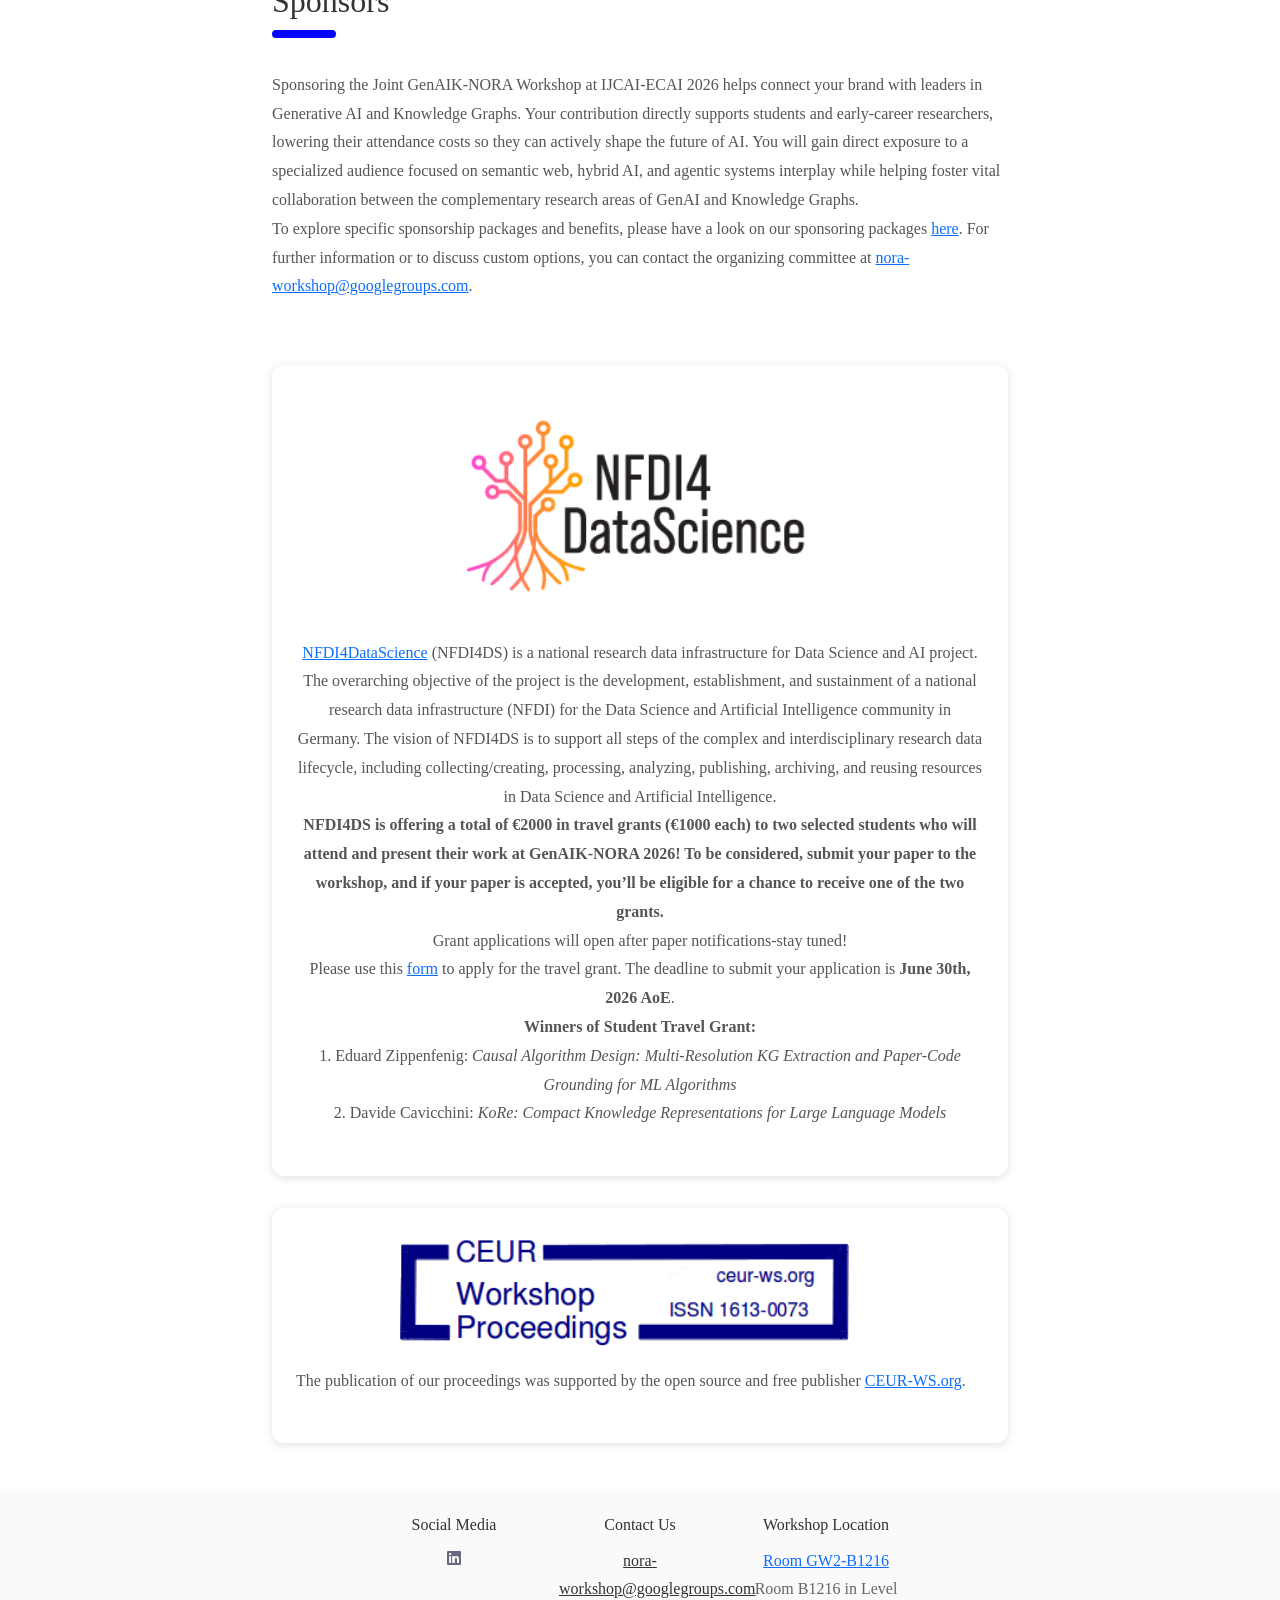
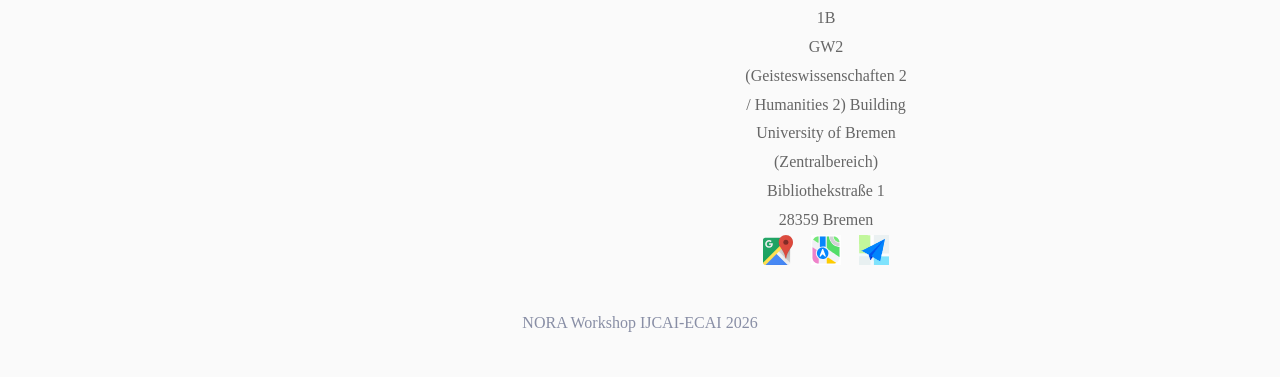
==== commit a1b95b8c: "add link to proceedings and CEUR-WS as sponsor" ====
--- a/index.html
+++ b/index.html
@@ -151,10 +151,15 @@
                             <a href="https://openreview.net/group?id=ijcai.org/IJCAI-ECAI/2026/Workshop/GENAIK-NORA" target="_blank" class="btn btn-custom m-1" aria-label="Submit">Submit!</a>
                             --> 
                             <a href="https://openreview.net/group?id=ijcai.org/IJCAI-ECAI/2026/Workshop/GENAIK-NORA#tab-accept" target="_blank" class="btn btn-custom m-1" aria-label="AcceptedPapers">Accepted Papers</a>
+                            <!--
                             <a href="https://registration.ijcai.org/" target="_blank" class="btn btn-custom m-1" aria-label="Register">Register</a>
+                            -->
+
                             <!--
                             <a href="" class="btn btn-custom m-1" aria-label="Schedule">Schedule at IJCAI-ECAI</a>
                             -->
+
+                            <a href="http://ceur-ws.org/Vol-4321" target="_blank" class="btn btn-custom m-1" aria-label="Proceedings">CEUR-WS Proceedings</a>
                         </div>
                     </div>
                 </div><!--/.col-->
@@ -178,6 +183,13 @@
                 <div class="col-md-8 custom-lg-6 text-left">
 
                     <div class="news-list">
+                        
+                        <div class="news-item">
+                            <div class="news-date">10th Nov 2026</div>
+                            <div class="news-content">
+                                <p>The proceedings are now online <a href="http://ceur-ws.org/Vol-4321" target="_blank">CEUR-WS</a>.</p>
+                            </div>
+                        </div>
                         
                         <div class="news-item">
                             <div class="news-date">7th Aug 2026</div>
@@ -1295,7 +1307,7 @@
                         For further information or to discuss custom options, you can contact the organizing committee at <a href="mailto:nora-workshop@googlegroups.com">nora-workshop@googlegroups.com</a>.
                     </p>
 
-                    <div class="space"></div>
+                    <div class="space"></div> 
 
                     <div class="card-container">
                         <div class="card">
@@ -1315,17 +1327,34 @@
                                         Grant applications will open after paper notifications-stay tuned!
                                         <br>
                                         Please use this <a href="https://docs.google.com/forms/d/e/1FAIpQLSco3s-kBB_9-GvIwe9itIdNIPuBhGTIMIxfBC0XQRSQd4y80w/viewform?usp=dialog" target="_blank">form</a> to apply for the travel grant. The deadline to submit your application is <strong>June 30th, 2026 AoE</strong>.
-                                        <!-- 
+                                         
                                         </br>
                                         <p><strong>Winners of Student Travel Grant:</strong></p>
-                                          <p>1. X Y: <em>Submission Title 1</em></p>
-                                          <p>2. X Y: <em>Submission Title 2</em></p>
-                                        -->
+                                          <p>1. Eduard Zippenfenig: <em>Causal Algorithm Design: Multi-Resolution KG Extraction and Paper-Code Grounding for ML Algorithms</em></p>
+                                          <p>2. Davide Cavicchini: <em>KoRe: Compact Knowledge Representations for Large Language Models</em></p>
+                                        
                                     </p>
                                 </div>
 
                             </div>
                         </div>
+
+
+                        <div class="card">
+                            <div class="card-title">
+                                <div class="row">
+                                    <img src="assets/images/CEUR-WS-logo-blue.png" style="display: block; margin: auto; max-width:70%" alt="Organization Logo">
+                                </div>
+
+                                <div class="row" style="text-align: center;">
+                                    <p>
+                                        The publication of our proceedings was supported by the open source and free publisher <a href="https://ceur-ws.org/" target="_blank">CEUR-WS.org</a>.
+                                    </p>
+                                </div>
+
+                            </div>
+                        </div>
+
                     </div>
 
                 </div>
